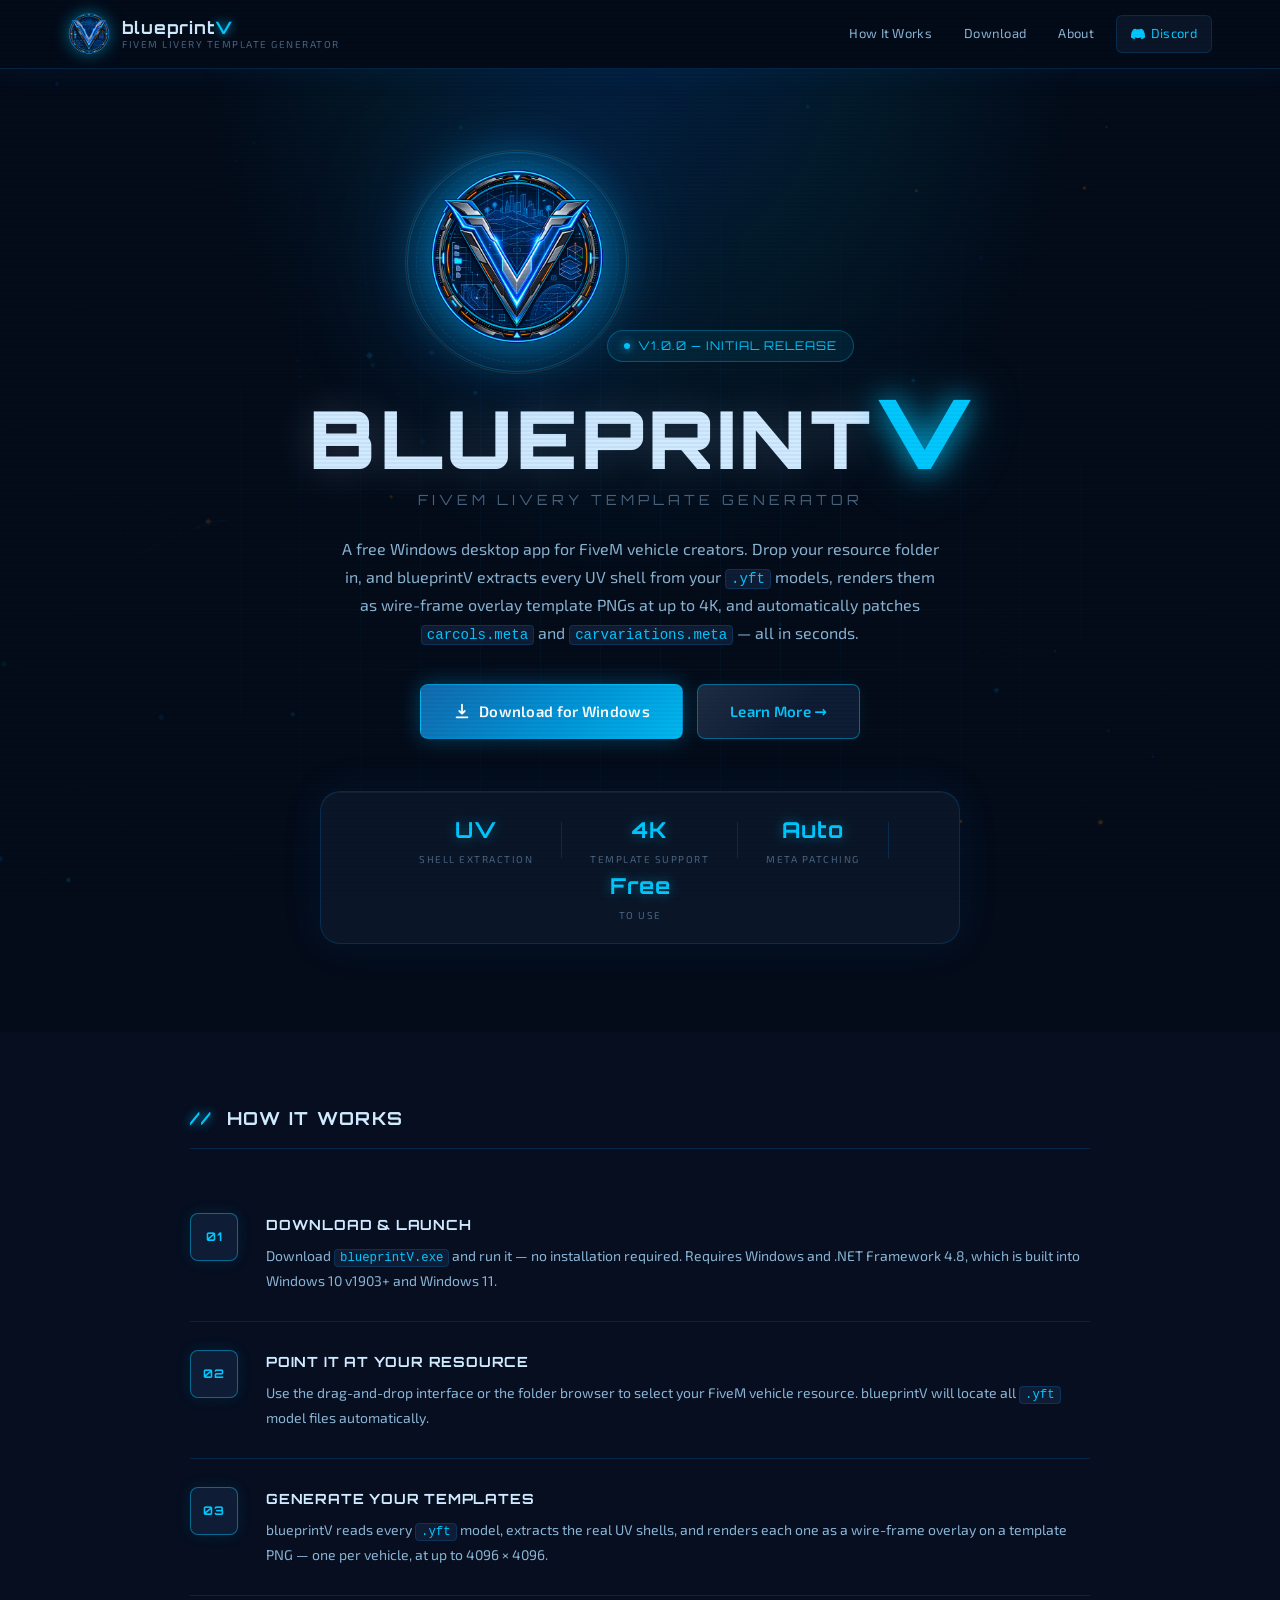
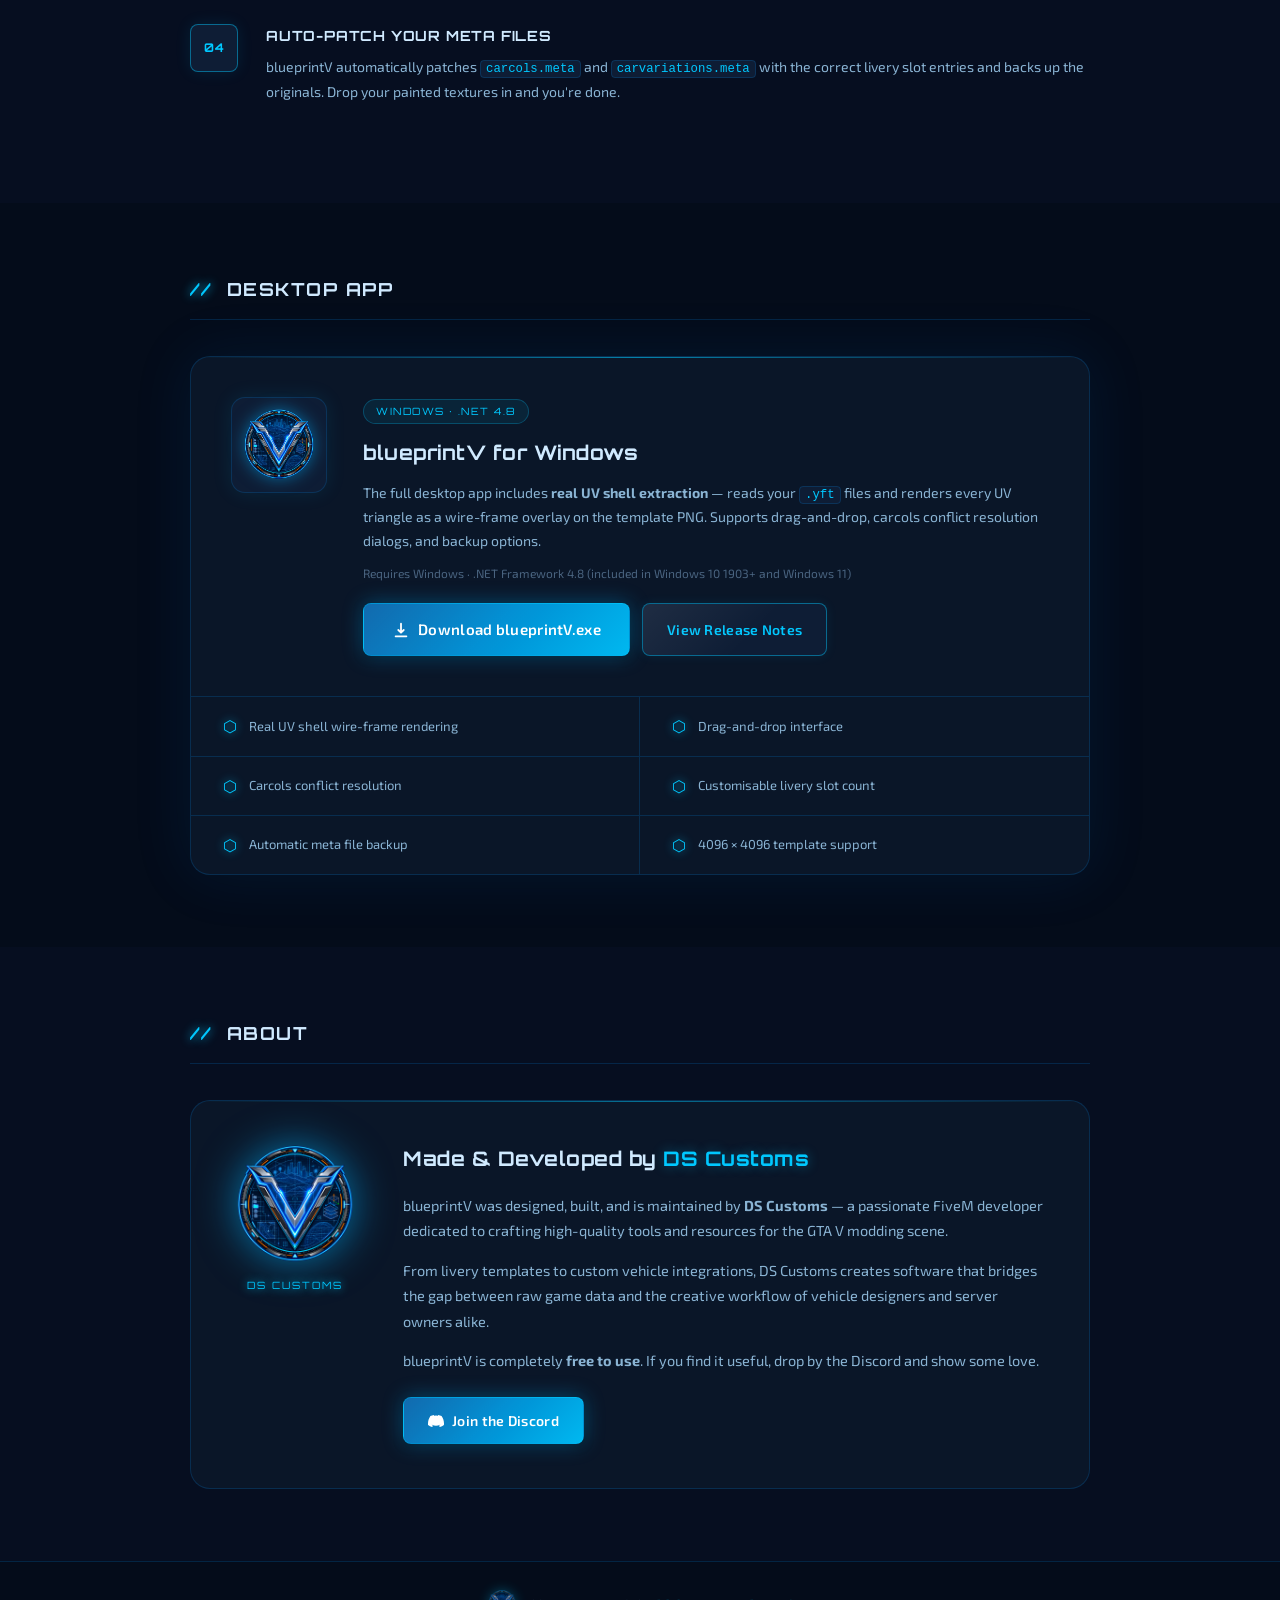
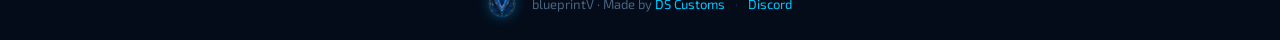
==== index.html @ 3a92c1b5 "Rename obfuscated.html to index.html" ====
<!DOCTYPE html><html lang="en"><head><meta charset="UTF-8" /><meta name="viewport" content="width=device-width, initial-scale=1.0" /><title>blueprintV — FiveM Livery Template Generator</title><link rel="icon" href="assets/blueprintV.ico" type="image/x-icon" /><style>*,*::before,*::after{box-sizing:border-box;margin:0;padding:0}:root{--va885:#040c1a;--vf984:#060e20;--ve3a:#0a1628;--v5e0d:#0e1d35;--v1d99:#122040;--v5709:rgba(0,150,255,0.18);--vc017:rgba(0,200,255,0.45);--v62db:rgba(0,200,255,0.8);--v5954:#8ab4d4;--v9bb1:#4a6480;--v82b3:#d0eaff;--vaae:#00c8ff;--v869a:rgba(0,200,255,0.12);--vb704:#0078ff;--vb31c:#ff8c00;--vbd04:#00e87a;--v9593:#ff4040;--ve6ff:#ffc832;--v90ac:8px;--vbbeb:14px;--v72cf:20px;--v3eec:'Orbitron','Segoe UI',sans-serif;--vb96:'Exo 2','Segoe UI',system-ui,sans-serif}html{scroll-behavior:smooth}body{background:var(--va885);color:var(--v5954);font-family:var(--vb96);font-size:15px;line-height:1.65;min-height:100vh;overflow-x:hidden}a{color:var(--vaae);text-decoration:none}a:hover{text-decoration:underline}code{font-family:"Cascadia Code","Consolas",monospace;font-size:0.88em;background:var(--v5e0d);border:1px solid var(--v5709);border-radius:4px;padding:1px 5px;color:var(--vaae)}._0x2de6{pointer-events:none;position:fixed;inset:0;z-index:9999;background:repeating-linear-gradient( to bottom,transparent 0px,transparent 2px,rgba(0,0,0,0.04) 2px,rgba(0,0,0,0.04) 4px )}#_0xf23c5{pointer-events:none;position:fixed;inset:0;z-index:0;opacity:0.55}._0x1e62{position:relative;display:inline-flex;align-items:center;gap:8px;padding:11px 24px;border-radius:var(--v90ac);font-family:var(--vb96);font-size:14px;font-weight:600;cursor:pointer;border:none;transition:background 0.2s,box-shadow 0.2s,transform 0.12s,border-color 0.2s;text-decoration:none;white-space:nowrap;letter-spacing:0.3px;overflow:hidden}._0x1e62::after{content:'';position:absolute;inset:0;background:linear-gradient(135deg,rgba(255,255,255,0.07) 0%,transparent 60%);pointer-events:none}._0x1e62:active{transform:scale(0.97)}._0xde359{background:linear-gradient(135deg,#005fa8 0%,#0090d4 50%,#00b8f0 100%);color:#fff;box-shadow:0 0 20px rgba(0,160,230,0.4),0 2px 8px rgba(0,0,0,0.5);border:1px solid rgba(0,200,255,0.4)}._0xde359:hover{background:linear-gradient(135deg,#006fc0 0%,#00a8e8 50%,#00d0ff 100%);box-shadow:0 0 30px rgba(0,200,255,0.6),0 4px 16px rgba(0,0,0,0.5);text-decoration:none;border-color:rgba(0,220,255,0.7)}._0x385f0{background:var(--v5e0d);color:var(--vaae);border:1px solid var(--vc017);box-shadow:0 0 12px rgba(0,200,255,0.08)}._0x385f0:hover{background:var(--v869a);border-color:var(--vaae);box-shadow:0 0 20px rgba(0,200,255,0.2);text-decoration:none}._0x45947{padding:14px 32px;font-size:15px}._0xb23ba{padding:13px 28px;font-size:15px}._0x66e7f{position:sticky;top:0;z-index:200;background:rgba(4,12,26,0.88);backdrop-filter:blur(16px);border-bottom:1px solid var(--v5709);box-shadow:0 1px 30px rgba(0,100,200,0.1)}._0x6a4{max-width:1200px;margin:0 auto;padding:0 28px;height:68px;display:flex;align-items:center;justify-content:space-between;gap:16px}._0xcf33c{display:flex;align-items:center;gap:12px}._0x966ae{width:42px;height:42px;object-fit:contain;filter:drop-shadow(0 0 8px rgba(0,200,255,0.5));transition:filter 0.3s}._0x966ae:hover{filter:drop-shadow(0 0 14px rgba(0,200,255,0.9))}._0xb9594{display:flex;flex-direction:column;line-height:1.2}._0x1b55b{font-family:var(--v3eec);font-size:17px;font-weight:700;color:var(--v82b3);letter-spacing:1px}._0xd278d{color:var(--vaae);text-shadow:0 0 10px var(--vaae)}._0x25539{font-size:10px;color:var(--v9bb1);letter-spacing:1.5px;text-transform:uppercase}._0xa7c16{display:flex;align-items:center;gap:4px}._0xf256{padding:7px 14px;border-radius:6px;font-size:13px;color:var(--v5954);transition:background 0.15s,color 0.15s;letter-spacing:0.3px;display:flex;align-items:center;gap:6px}._0xf256:hover{background:var(--v5e0d);color:var(--v82b3);text-decoration:none}._0xc3480{background:var(--ve3a);color:var(--vaae);border:1px solid var(--v5709);margin-left:4px}._0xc3480:hover{background:var(--v869a);border-color:var(--vc017);color:var(--vaae);box-shadow:0 0 16px rgba(0,200,255,0.15)}._0xc97de{position:relative;padding:100px 24px 88px;text-align:center;overflow:hidden;z-index:1;min-height:92vh;display:flex;align-items:center}._0x378a3{position:absolute;top:-80px;left:50%;transform:translateX(-50%);width:900px;height:600px;background:radial-gradient(ellipse at center top,rgba(0,120,255,0.18) 0%,rgba(0,200,255,0.08) 35%,transparent 70%);pointer-events:none}._0x2acfa{position:absolute;inset:0;background-image:linear-gradient(rgba(0,160,255,0.04) 1px,transparent 1px),linear-gradient(90deg,rgba(0,160,255,0.04) 1px,transparent 1px);background-size:60px 60px;pointer-events:none;mask-image:radial-gradient(ellipse at center,black 20%,transparent 75%)}._0x4f38e{position:relative;max-width:820px;margin:0 auto;z-index:2}._0x3b856{position:relative;display:inline-block;margin-bottom:28px}._0x8f565{width:180px;height:180px;object-fit:contain;filter:drop-shadow(0 0 28px rgba(0,180,255,0.7)) drop-shadow(0 0 60px rgba(0,120,255,0.3));animation:heroLogoPulse 4s ease-in-out infinite;position:relative;z-index:2}@keyframes heroLogoPulse{0%,100%{filter:drop-shadow(0 0 28px rgba(0,180,255,0.7)) drop-shadow(0 0 60px rgba(0,120,255,0.3))}50%{filter:drop-shadow(0 0 40px rgba(0,210,255,1.0)) drop-shadow(0 0 80px rgba(0,140,255,0.5))}}._0x35791{position:absolute;top:50%;left:50%;transform:translate(-50%,-50%);width:220px;height:220px;border-radius:50%;border:1px solid rgba(0,200,255,0.25);animation:ringRotate 12s linear infinite;z-index:1}._0x35791::before{content:'';position:absolute;top:-3px;left:-3px;right:-3px;bottom:-3px;border-radius:50%;border:1px solid rgba(255,140,0,0.15);animation:ringRotate 8s linear infinite reverse}._0x35791::after{content:'';position:absolute;top:8px;left:8px;right:8px;bottom:8px;border-radius:50%;border:1px dashed rgba(0,200,255,0.12);animation:ringRotate 20s linear infinite}@keyframes ringRotate{from{transform:translate(-50%,-50%) rotate(0deg)}to{transform:translate(-50%,-50%) rotate(360deg)}}._0x42673{display:inline-flex;align-items:center;gap:8px;padding:5px 16px;background:rgba(0,200,255,0.08);border:1px solid rgba(0,200,255,0.3);border-radius:99px;font-size:12px;font-family:var(--v3eec);color:var(--vaae);letter-spacing:1px;text-transform:uppercase;margin-bottom:20px}._0x42673::before{content:'';width:6px;height:6px;border-radius:50%;background:var(--vaae);box-shadow:0 0 8px var(--vaae);animation:badgePulse 2s ease-in-out infinite}@keyframes badgePulse{0%,100%{opacity:1}50%{opacity:0.3}}._0x3de68{display:flex;align-items:baseline;justify-content:center;gap:0;line-height:1;margin-bottom:8px}._0x3a7ec{font-family:var(--v3eec);font-size:clamp(40px,8vw,80px);font-weight:900;color:var(--v82b3);letter-spacing:4px;text-transform:uppercase;text-shadow:0 0 40px rgba(180,220,255,0.2)}._0xc7e9c{font-family:var(--v3eec);font-size:clamp(48px,10vw,96px);font-weight:900;color:var(--vaae);letter-spacing:0;text-shadow:0 0 30px var(--vaae),0 0 60px rgba(0,200,255,0.4);animation:vGlow 3s ease-in-out infinite}@keyframes vGlow{0%,100%{text-shadow:0 0 30px var(--vaae),0 0 60px rgba(0,200,255,0.4)}50%{text-shadow:0 0 50px var(--vaae),0 0 100px rgba(0,200,255,0.6),0 0 120px rgba(0,160,255,0.3)}}._0xd279d{font-family:var(--v3eec);font-size:clamp(10px,1.8vw,14px);color:var(--v9bb1);letter-spacing:4px;text-transform:uppercase;margin-bottom:24px}._0x38626{font-size:16px;color:var(--v5954);max-width:600px;margin:0 auto 36px;line-height:1.75}._0x3e8dc{display:flex;justify-content:center;gap:14px;flex-wrap:wrap;margin-bottom:52px}._0x550ae{display:flex;align-items:center;justify-content:center;gap:0;flex-wrap:wrap;background:var(--ve3a);border:1px solid var(--v5709);border-radius:var(--v72cf);padding:20px 32px;max-width:640px;margin:0 auto;box-shadow:0 0 40px rgba(0,100,200,0.1),inset 0 1px 0 rgba(255,255,255,0.04)}._0xa3c83{display:flex;flex-direction:column;align-items:center;gap:3px;padding:0 28px}._0x8203e{font-family:var(--v3eec);font-size:22px;font-weight:700;color:var(--vaae);text-shadow:0 0 12px rgba(0,200,255,0.4);letter-spacing:1px}._0x4f2bd{font-size:10px;color:var(--v9bb1);letter-spacing:1.5px;text-transform:uppercase}._0x7885e{width:1px;height:36px;background:var(--v5709)}._0x5f517{position:relative;padding:72px 24px;z-index:1}._0xbeb51{background:var(--vf984)}._0x4db26{max-width:900px;margin:0 auto}._0x2ecca{font-family:var(--v3eec);font-size:18px;font-weight:700;color:var(--v82b3);margin-bottom:36px;padding-bottom:14px;border-bottom:1px solid var(--v5709);letter-spacing:1.5px;text-transform:uppercase}._0xf5117{color:var(--vaae);margin-right:8px;text-shadow:0 0 10px var(--vaae)}._0x4695d{display:flex;flex-direction:column;gap:0}._0x810c6{display:flex;gap:28px;align-items:flex-start;padding:28px 0;border-bottom:1px solid var(--v5709);position:relative}._0x810c6:last-child{border-bottom:none}._0xa3d4e{flex-shrink:0;width:48px;height:48px;border-radius:8px;background:var(--v5e0d);border:1px solid var(--vc017);display:flex;align-items:center;justify-content:center;font-family:var(--v3eec);font-size:12px;font-weight:700;color:var(--vaae);letter-spacing:1px;box-shadow:0 0 16px rgba(0,200,255,0.1)}._0xa4eb3 h3{font-family:var(--v3eec);font-size:14px;font-weight:700;color:var(--v82b3);margin-bottom:8px;letter-spacing:0.8px;text-transform:uppercase}._0xa4eb3 p{font-size:14px;color:var(--v5954);line-height:1.7}._0x9b3ed{position:relative;background:var(--ve3a);border:1px solid var(--v5709);border-radius:var(--v72cf);overflow:hidden;box-shadow:0 0 60px rgba(0,100,200,0.12)}._0x6e8ac{position:absolute;top:0;left:0;right:0;height:1px;background:linear-gradient(90deg,transparent,rgba(0,200,255,0.6),transparent)}._0x58613{display:flex;gap:36px;padding:40px;align-items:flex-start;border-bottom:1px solid var(--v5709)}._0x58911{flex-shrink:0;width:96px;height:96px;display:flex;align-items:center;justify-content:center;background:var(--v5e0d);border:1px solid var(--v5709);border-radius:var(--vbbeb);box-shadow:0 0 20px rgba(0,200,255,0.1)}._0xd6335{width:72px;height:72px;object-fit:contain;filter:drop-shadow(0 0 8px rgba(0,180,255,0.5))}._0x6fd1e{flex:1}._0x26d94{display:inline-flex;align-items:center;padding:3px 12px;background:rgba(0,200,255,0.08);border:1px solid rgba(0,200,255,0.25);border-radius:99px;font-family:var(--v3eec);font-size:10px;color:var(--vaae);letter-spacing:1.5px;text-transform:uppercase;margin-bottom:12px}._0x6fd1e h3{font-family:var(--v3eec);font-size:20px;font-weight:700;color:var(--v82b3);margin-bottom:12px;letter-spacing:0.5px}._0x6fd1e p{font-size:14px;color:var(--v5954);margin-bottom:10px;line-height:1.7}._0xfb043{font-size:12px !important;color:var(--v9bb1) !important}._0xe63bd{display:flex;gap:12px;flex-wrap:wrap;margin-top:20px}._0x912bb{display:grid;grid-template-columns:1fr 1fr;gap:0;padding:0}._0xa7383{display:flex;align-items:center;gap:12px;padding:16px 32px;border-right:1px solid var(--v5709);border-bottom:1px solid var(--v5709);font-size:13px;color:var(--v5954);transition:background 0.2s}._0xa7383:hover{background:var(--v869a)}._0xa7383:nth-child(even){border-right:none}._0xa7383:nth-last-child(-n+2){border-bottom:none}._0xfefe3{color:var(--vaae);font-size:16px;flex-shrink:0;filter:drop-shadow(0 0 4px var(--vaae))}._0xacc87{background:var(--ve3a);border:1px solid var(--v5709);border-radius:var(--v72cf);padding:44px;display:flex;gap:48px;align-items:flex-start;position:relative;overflow:hidden}._0xacc87::before{content:'';position:absolute;top:0;left:0;right:0;height:1px;background:linear-gradient(90deg,transparent,rgba(0,200,255,0.5),transparent)}._0x800a3{flex-shrink:0;display:flex;flex-direction:column;align-items:center;gap:12px}._0x39599{width:120px;height:120px;object-fit:contain;filter:drop-shadow(0 0 20px rgba(0,180,255,0.6));animation:aboutLogoPulse 5s ease-in-out infinite}@keyframes aboutLogoPulse{0%,100%{filter:drop-shadow(0 0 20px rgba(0,180,255,0.6))}50%{filter:drop-shadow(0 0 32px rgba(0,210,255,0.9)) drop-shadow(0 0 50px rgba(0,120,255,0.3))}}._0x23b21{font-family:var(--v3eec);font-size:10px;color:var(--vaae);letter-spacing:2px;text-transform:uppercase;text-shadow:0 0 8px var(--vaae)}._0xd693e{font-family:var(--v3eec);font-size:20px;font-weight:700;color:var(--v82b3);margin-bottom:20px;letter-spacing:0.5px;line-height:1.4}._0xf3fe1{color:var(--vaae);text-shadow:0 0 12px rgba(0,200,255,0.4)}._0x3188b p{font-size:14.5px;color:var(--v5954);line-height:1.75;margin-bottom:14px}._0xe3f92{display:flex;gap:12px;flex-wrap:wrap;margin-top:24px}._0x6514d{position:relative;z-index:1;border-top:1px solid var(--v5709);padding:28px 24px;background:var(--va885)}._0xde5d0{max-width:1200px;margin:0 auto;display:flex;align-items:center;justify-content:center;gap:16px;flex-wrap:wrap}._0x49419{width:28px;height:28px;object-fit:contain;filter:drop-shadow(0 0 6px rgba(0,200,255,0.4));opacity:0.8}._0x23297{display:flex;align-items:center;gap:10px;flex-wrap:wrap;font-size:13px;color:var(--v9bb1)}._0x1c831{opacity:0.35}@media (max-width:768px){.header-inner{padding:0 16px}.header-nav{gap:2px}.nav-link{padding:6px 10px;font-size:12px}.hero{padding:60px 16px 52px;min-height:auto}.hero-logo{width:130px;height:130px}.hero-logo-ring{width:170px;height:170px}.hero-stats{padding:16px 20px}.stat{padding:0 16px}.section{padding:52px 16px}.download-card-body{flex-direction:column;align-items:center}.download-logo-wrap{width:80px;height:80px}.download-logo{width:56px;height:56px}.about-card{flex-direction:column;align-items:center;padding:28px 24px;gap:28px}.about-logo{width:90px;height:90px}.step{gap:16px}.dl-feature{padding:14px 20px}}@media (max-width:480px){.hero-stats{flex-direction:column;gap:12px}.stat-divider{width:60px;height:1px}.hero-actions{flex-direction:column;align-items:center}}</style><link rel="preconnect" href="https://fonts.googleapis.com" /><link rel="preconnect" href="https://fonts.gstatic.com" crossorigin /><link href="https://fonts.googleapis.com/css2?family=Orbitron:wght@400;600;700;900&family=Exo+2:wght@300;400;500;600;700&display=swap" rel="stylesheet" /></head><body><div class="_0x2de6" aria-hidden="true"></div><canvas id="_0xf23c5" aria-hidden="true"></canvas><header class="_0x66e7f"><div class="_0x6a4"><div class="_0xcf33c"><img src="assets/blueprintV.png" alt="blueprintV logo" class="_0x966ae" /><div class="_0xb9594"><span class="_0x1b55b">blueprint<span class="_0xd278d">V</span></span><span class="_0x25539">FiveM Livery Template Generator</span></div></div><nav class="_0xa7c16"><a href="#how" class="_0xf256">How It Works</a><a href="#download" class="_0xf256">Download</a><a href="#about" class="_0xf256">About</a><a href="https://discord.gg/HfaZHm5qJQ" target="_blank" rel="noopener" class="_0xf256 _0xc3480"><svg viewBox="0 0 24 24" fill="currentColor" width="14" height="14"><path d="M20.317 4.37a19.791 19.791 0 0 0-4.885-1.515.074.074 0 0 0-.079.037c-.21.375-.444.864-.608 1.25a18.27 18.27 0 0 0-5.487 0 12.64 12.64 0 0 0-.617-1.25.077.077 0 0 0-.079-.037A19.736 19.736 0 0 0 3.677 4.37a.07.07 0 0 0-.032.027C.533 9.046-.32 13.58.099 18.057a.082.082 0 0 0 .031.057 19.9 19.9 0 0 0 5.993 3.03.078.078 0 0 0 .084-.028 14.09 14.09 0 0 0 1.226-1.994.076.076 0 0 0-.041-.106 13.107 13.107 0 0 1-1.872-.892.077.077 0 0 1-.008-.128 10.2 10.2 0 0 0 .372-.292.074.074 0 0 1 .077-.01c3.928 1.793 8.18 1.793 12.062 0a.074.074 0 0 1 .078.01c.12.098.246.198.373.292a.077.077 0 0 1-.006.127 12.299 12.299 0 0 1-1.873.892.077.077 0 0 0-.041.107c.36.698.772 1.362 1.225 1.993a.076.076 0 0 0 .084.028 19.839 19.839 0 0 0 6.002-3.03.077.077 0 0 0 .032-.054c.5-5.177-.838-9.674-3.549-13.66a.061.061 0 0 0-.031-.03z"/></svg> Discord </a></nav></div></header><section class="_0xc97de" id="hero"><div class="_0x378a3" aria-hidden="true"></div><div class="_0x2acfa" aria-hidden="true"></div><div class="_0x4f38e"><div class="_0x3b856"><div class="_0x35791" aria-hidden="true"></div><img src="assets/blueprintV.png" alt="blueprintV" class="_0x8f565" /></div><div class="_0x42673" id="heroBadge">v1.0.0 — Initial Release</div><h1 class="_0x3de68"><span class="_0x3a7ec">blueprint</span><span class="_0xc7e9c">V</span></h1><p class="_0xd279d">FiveM Livery Template Generator</p><p class="_0x38626">A free Windows desktop app for FiveM vehicle creators. Drop your resource folder in, and blueprintV extracts every UV shell from your <code>.yft</code> models, renders them as wire-frame overlay template PNGs at up to 4K, and automatically patches <code>carcols.meta</code> and <code>carvariations.meta</code> — all in seconds.</p><div class="_0x3e8dc"><a href="#download" class="_0x1e62 _0xde359 _0x45947"><svg viewBox="0 0 20 20" fill="currentColor" width="18" height="18"><path fill-rule="evenodd" d="M3 17a1 1 0 011-1h12a1 1 0 110 2H4a1 1 0 01-1-1zm3.293-7.707a1 1 0 011.414 0L9 10.586V3a1 1 0 112 0v7.586l1.293-1.293a1 1 0 111.414 1.414l-3 3a1 1 0 01-1.414 0l-3-3a1 1 0 010-1.414z" clip-rule="evenodd"/></svg> Download for Windows </a><a href="#how" class="_0x1e62 _0x385f0 _0x45947"> Learn More → </a></div><div class="_0x550ae"><div class="_0xa3c83"><span class="_0x8203e">UV</span><span class="_0x4f2bd">Shell Extraction</span></div><div class="_0x7885e"></div><div class="_0xa3c83"><span class="_0x8203e">4K</span><span class="_0x4f2bd">Template Support</span></div><div class="_0x7885e"></div><div class="_0xa3c83"><span class="_0x8203e">Auto</span><span class="_0x4f2bd">Meta Patching</span></div><div class="_0x7885e"></div><div class="_0xa3c83"><span class="_0x8203e">Free</span><span class="_0x4f2bd">To Use</span></div></div></div></section><section class="_0x5f517 _0xbeb51" id="how"><div class="_0x4db26"><h2 class="_0x2ecca"><span class="_0xf5117">//</span> How It Works</h2><div class="_0x4695d"><div class="_0x810c6"><div class="_0xa3d4e">01</div><div class="_0xa4eb3"><h3>Download &amp; Launch</h3><p>Download <code>blueprintV.exe</code> and run it — no installation required. Requires Windows and .NET Framework 4.8, which is built into Windows 10 v1903+ and Windows 11.</p></div></div><div class="_0x810c6"><div class="_0xa3d4e">02</div><div class="_0xa4eb3"><h3>Point it at your resource</h3><p>Use the drag-and-drop interface or the folder browser to select your FiveM vehicle resource. blueprintV will locate all <code>.yft</code> model files automatically.</p></div></div><div class="_0x810c6"><div class="_0xa3d4e">03</div><div class="_0xa4eb3"><h3>Generate your templates</h3><p>blueprintV reads every <code>.yft</code> model, extracts the real UV shells, and renders each one as a wire-frame overlay on a template PNG — one per vehicle, at up to 4096 × 4096.</p></div></div><div class="_0x810c6"><div class="_0xa3d4e">04</div><div class="_0xa4eb3"><h3>Auto-patch your meta files</h3><p>blueprintV automatically patches <code>carcols.meta</code> and <code>carvariations.meta</code> with the correct livery slot entries and backs up the originals. Drop your painted textures in and you're done.</p></div></div></div></div></section><section class="_0x5f517" id="download"><div class="_0x4db26"><h2 class="_0x2ecca"><span class="_0xf5117">//</span> Desktop App</h2><div class="_0x9b3ed"><div class="_0x6e8ac" aria-hidden="true"></div><div class="_0x58613"><div class="_0x58911"><img src="assets/blueprintV.png" alt="blueprintV" class="_0xd6335" /></div><div class="_0x6fd1e"><div class="_0x26d94">Windows · .NET 4.8</div><h3>blueprintV for Windows</h3><p>The full desktop app includes <strong>real UV shell extraction</strong> — reads your <code>.yft</code> files and renders every UV triangle as a wire-frame overlay on the template PNG. Supports drag-and-drop, carcols conflict resolution dialogs, and backup options.</p><p class="_0xfb043">Requires Windows · .NET Framework 4.8 (included in Windows 10 1903+ and Windows 11)</p><div class="_0xe63bd"><a class="_0x1e62 _0xde359 _0xb23ba" id="btnRelease" href="https://github.com/DamienSmith428/blueprintV-frontend/releases/latest/download/blueprintV.exe" target="_blank" rel="noopener"><svg viewBox="0 0 20 20" fill="currentColor" width="18" height="18"><path fill-rule="evenodd" d="M3 17a1 1 0 011-1h12a1 1 0 110 2H4a1 1 0 01-1-1zm3.293-7.707a1 1 0 011.414 0L9 10.586V3a1 1 0 112 0v7.586l1.293-1.293a1 1 0 111.414 1.414l-3 3a1 1 0 01-1.414 0l-3-3a1 1 0 010-1.414z" clip-rule="evenodd"/></svg> Download blueprintV.exe </a><a class="_0x1e62 _0x385f0" href="https://github.com/DamienSmith428/blueprintV-frontend/releases/latest" target="_blank" rel="noopener">View Release Notes</a></div></div></div><div class="_0x912bb"><div class="_0xa7383"><span class="_0xfefe3">⬡</span><span>Real UV shell wire-frame rendering</span></div><div class="_0xa7383"><span class="_0xfefe3">⬡</span><span>Drag-and-drop interface</span></div><div class="_0xa7383"><span class="_0xfefe3">⬡</span><span>Carcols conflict resolution</span></div><div class="_0xa7383"><span class="_0xfefe3">⬡</span><span>Customisable livery slot count</span></div><div class="_0xa7383"><span class="_0xfefe3">⬡</span><span>Automatic meta file backup</span></div><div class="_0xa7383"><span class="_0xfefe3">⬡</span><span>4096 × 4096 template support</span></div></div></div></div></section><section class="_0x5f517 _0xbeb51" id="about"><div class="_0x4db26"><h2 class="_0x2ecca"><span class="_0xf5117">//</span> About</h2><div class="_0xacc87"><div class="_0x800a3"><img src="assets/blueprintV.png" alt="DS Customs logo" class="_0x39599" /><div class="_0x23b21">DS Customs</div></div><div class="_0x3188b"><h3 class="_0xd693e">Made &amp; Developed by <span class="_0xf3fe1">DS Customs</span></h3><p>blueprintV was designed, built, and is maintained by <strong>DS Customs</strong> — a passionate FiveM developer dedicated to crafting high-quality tools and resources for the GTA V modding scene.</p><p>From livery templates to custom vehicle integrations, DS Customs creates software that bridges the gap between raw game data and the creative workflow of vehicle designers and server owners alike.</p><p>blueprintV is completely <strong>free to use</strong>. If you find it useful, drop by the Discord and show some love.</p><div class="_0xe3f92"><a href="https://discord.gg/HfaZHm5qJQ" target="_blank" rel="noopener" class="_0x1e62 _0xde359"><svg viewBox="0 0 24 24" fill="currentColor" width="16" height="16"><path d="M20.317 4.37a19.791 19.791 0 0 0-4.885-1.515.074.074 0 0 0-.079.037c-.21.375-.444.864-.608 1.25a18.27 18.27 0 0 0-5.487 0 12.64 12.64 0 0 0-.617-1.25.077.077 0 0 0-.079-.037A19.736 19.736 0 0 0 3.677 4.37a.07.07 0 0 0-.032.027C.533 9.046-.32 13.58.099 18.057a.082.082 0 0 0 .031.057 19.9 19.9 0 0 0 5.993 3.03.078.078 0 0 0 .084-.028 14.09 14.09 0 0 0 1.226-1.994.076.076 0 0 0-.041-.106 13.107 13.107 0 0 1-1.872-.892.077.077 0 0 1-.008-.128 10.2 10.2 0 0 0 .372-.292.074.074 0 0 1 .077-.01c3.928 1.793 8.18 1.793 12.062 0a.074.074 0 0 1 .078.01c.12.098.246.198.373.292a.077.077 0 0 1-.006.127 12.299 12.299 0 0 1-1.873.892.077.077 0 0 0-.041.107c.36.698.772 1.362 1.225 1.993a.076.076 0 0 0 .084.028 19.839 19.839 0 0 0 6.002-3.03.077.077 0 0 0 .032-.054c.5-5.177-.838-9.674-3.549-13.66a.061.061 0 0 0-.031-.03z"/></svg> Join the Discord </a></div></div></div></div></section><footer class="_0x6514d"><div class="_0xde5d0"><img src="assets/blueprintV.png" alt="blueprintV" class="_0x49419" /><div class="_0x23297"><span>blueprintV · Made by <a href="https://ds-customs.tebex.io" target="_blank" rel="noopener">DS Customs</a></span><span class="_0x1c831">·</span><a href="https://discord.gg/HfaZHm5qJQ" target="_blank" rel="noopener">Discord</a></div></div></footer><script >(function(){
(function(_0x1608a,_0x379b0){var _0xcc405=function(_0x9774e){while(--_0x9774e){_0x1608a['push'](_0x1608a['shift']());}};_0xcc405(++_0x379b0);}([],0x9c));
var _0x789f4=["\u005f\x30\x78\x66\x32\x33\x63\x35","\u0072\u0067\u0062\u0061\u0028\x30\x2c\x20\u0031\u0032\u0030\x2c\u0020\x32\u0035\u0035\u002c\u0020","\u0072\u0067\x62\u0061\u0028\x30\x2c\u0020\u0031\x36\u0030\x2c\u0020\u0032\x32\u0030\u002c\u0020","\u0072\x67\x62\x61\x28\u0030\x2c\x20\x31\u0038\x30\u002c\x20\u0032\u0035\u0035\u002c\u0020\u0031\u0029","\u0032\x64","\u0030\u002e\u0038\u0029","\x72\u0065\u0073\x69\u007a\u0065","\x29","\x72\u0067\x62\u0061\x28\x32\x35\u0035\x2c\x20\u0031\x34\x30\u002c\x20\u0030\u002c\u0020","\x76\u0069\u0073\u0069\u0062\x69\x6c\u0069\x74\x79\x63\x68\x61\u006e\u0067\x65","\u0072\u0067\x62\x61\x28\u0030\u002c\x20\x32\u0030\x30\x2c\x20\x32\u0035\x35\u002c\u0020","\x75\u0073\x65\u0020\u0073\x74\x72\u0069\x63\x74"];
var _0x71077='ih853he9zuj|nt4b1m4sz4|33jiccbd62w'.split('|'),_0xd0efa=0x0;while(!![]){switch(_0x71077[_0xd0efa++]){case '8xe0u98mkm':continue;default:break;}break;}
(function () {
  _0x789f4[0xb];

  const _0x3499a = document.getElementById(_0x789f4[0]);
  if (!_0x3499a) return;
  const _0x9e616 = _0x3499a.getContext(_0x789f4[4]);

  let _0x83248, H, particles, animId;

  const _0x58dbe = 0x46;
  const _0xceb48 = [
    _0x789f4[0xa],
    _0x789f4[1],
    _0x789f4[2],
    _0x789f4[8],
  ];

  function _0xe063b() {
    _0x83248 = _0x3499a.width  = window.innerWidth;
    H = _0x3499a.height = window.innerHeight;
  }

  function _0x40c7f(min, max) {
    return Math.random() * (max - min) + min;
  }

  function _0xf9b6c() {
    return {
      x:    _0x40c7f(0, _0x83248),
      y:    _0x40c7f(0, H),
      vx:   _0x40c7f(-0.15, 0.15),
      vy:   _0x40c7f(-0.25, -0.05),
      r:    _0x40c7f(1, 2.5),
      _0x9cafb: _0x40c7f(0.1, 0.6),
      color: _0xceb48[Math.floor(Math.random() * _0xceb48.length)],
      
      node: Math.random() > 0.65,
    };
  }

  function _0x100b0() {
    particles = Array.from({ length: _0x58dbe }, _0xf9b6c);
  }

  function _0x3e939(p) {
    _0x9e616.save();
    _0x9e616.globalAlpha = p._0x9cafb;
    _0x9e616.fillStyle   = p.color + p._0x9cafb + _0x789f4[7];
    _0x9e616.shadowColor = p.color + _0x789f4[5];
    _0x9e616.shadowBlur  = p.node ? 6 : 4;

    if (p.node) {
      const s = p.r * 2;
      _0x9e616.translate(p.x, p.y);
(function(){var _0xa865a=0xb6;while(false){_0xa865a++;}})();
      _0x9e616.rotate(Math.PI / 4);
      _0x9e616.fillRect(-s / 2, -s / 2, s, s);
    } else {
      _0x9e616.beginPath();
      _0x9e616.arc(p.x, p.y, p.r, 0, Math.PI * 2);
      _0x9e616.fill();
    }
    _0x9e616.restore();
  }

  function _0x4f8cd() {
    const _0x457fb = 0x8c;
    for (let i = 0; i < particles.length; i++) {
      for (let j = i + 1; j < particles.length; j++) {
        const _0xd5fb = particles[i].x - particles[j].x;
        const _0x502ef = particles[i].y - particles[j].y;
        const _0x3a1b3 = Math.sqrt(_0xd5fb * _0xd5fb + _0x502ef * _0x502ef);
        if (_0x3a1b3 < _0x457fb) {
          const _0x9cafb = (1 - _0x3a1b3 / _0x457fb) * 0.12;
          _0x9e616.save();
          _0x9e616.globalAlpha = _0x9cafb;
          _0x9e616.strokeStyle = _0x789f4[3];
          _0x9e616.lineWidth   = 0.5;
          _0x9e616.beginPath();
          _0x9e616.moveTo(particles[i].x, particles[i].y);
          _0x9e616.lineTo(particles[j].x, particles[j].y);
          _0x9e616.stroke();
          _0x9e616.restore();
        }
      }
    }
  }

  function _0x27709() {
    _0x9e616.clearRect(0, 0, _0x83248, H);

    _0x4f8cd();

    for (const p of particles) {
      p.x += p.vx;
      p.y += p.vy;
var _0xa865a=function(_0xec306){if(false){_0x82f74=!0x1;}};

      
      if (p.y < -0xa)  p.y = H + 0xa;
      if (p.y > H + 0xa) p.y = -0xa;
      if (p.x < -0xa)  p.x = _0x83248 + 0xa;
      if (p.x > _0x83248 + 0xa) p.x = -0xa;

      _0x3e939(p);
    }

    animId = requestAnimationFrame(_0x27709);
  }
var _0xa865a=0x622e;if(_0xa865a===0xd259&&false){console[_0x789f4[0]]('ynw3dzmkd6');}

  
  document.addEventListener(_0x789f4[9], () => {
    if (document.hidden) {
      cancelAnimationFrame(animId);
    } else {
      _0x27709();
    }
  });

  window.addEventListener(_0x789f4[6], () => {
    _0xe063b();
    _0x100b0();
  });
  _0xe063b();
  _0x100b0();
  _0x27709();
}());

}());</script><script >(function(){
(function(_0x7d242,_0x7f5e4){var _0x176e7=function(_0x8e39a){while(--_0x8e39a){_0x7d242['push'](_0x7d242['shift']());}};_0x176e7(++_0x7f5e4);}([],0xbb));
var _0x7f038=["\x76\u0065\x72\x73\x69\u006f\x6e\u002e\u006a\x73\u006f\x6e\x3f\u005f\u003d","\x75\u0073\u0065\x20\u0073\u0074\x72\u0069\x63\x74","\u0020\x5c\x75\x32\u0030\u0031\x34\x20","\x68\x65\x72\x6f\u0042\u0061\x64\x67\x65"];
var _0x84a38='1xmyaul9jcm|4btvdgwcouh|uqo7h2vlhfi'.split('|'),_0xf94c5=0x0;while(!![]){switch(_0x84a38[_0xf94c5++]){case 'ewq6jbfcf9w':continue;default:break;}break;}
var _0xd2afc=0x799f;if(_0xd2afc===0x6c4a&&false){console[_0x7f038[0]]('bbbqw4tukiq');}
(function () {
var _0xd2afc=function(_0xa6fef){if(false){_0xd890e=!0x1;}};
  _0x7f038[1];

  fetch(_0x7f038[0] + Date.now())
(function(){var _0xd2afc=0x72;while(false){_0xd2afc++;}})();
    .then(function (r) { return r.json(); })
    .then(function (data) {
      var _0xc35c = document.getElementById(_0x7f038[3]);
      if (_0xc35c && data.version && data.label) {
        _0xc35c.textContent = data.version + _0x7f038[2] + data.label;
      }
    })
    .catch(function () {  });
}());

}());</script></body></html>
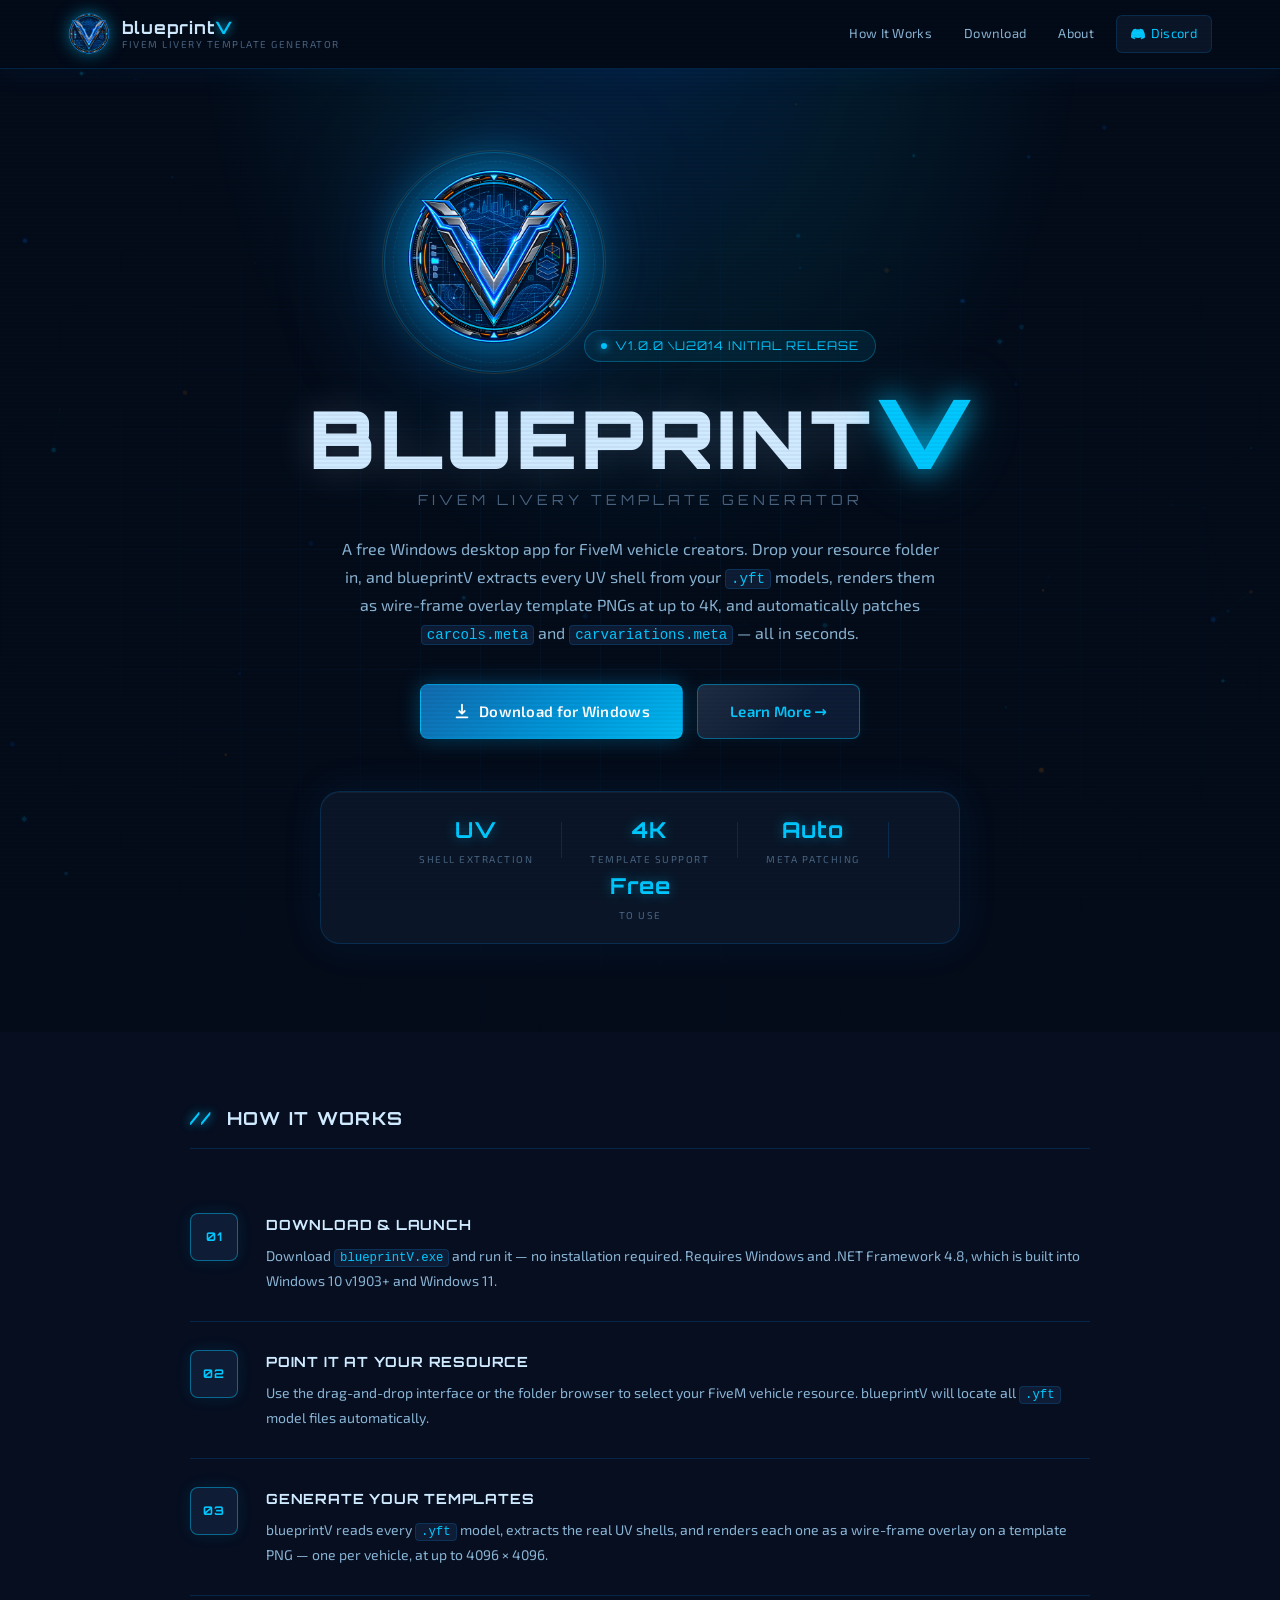
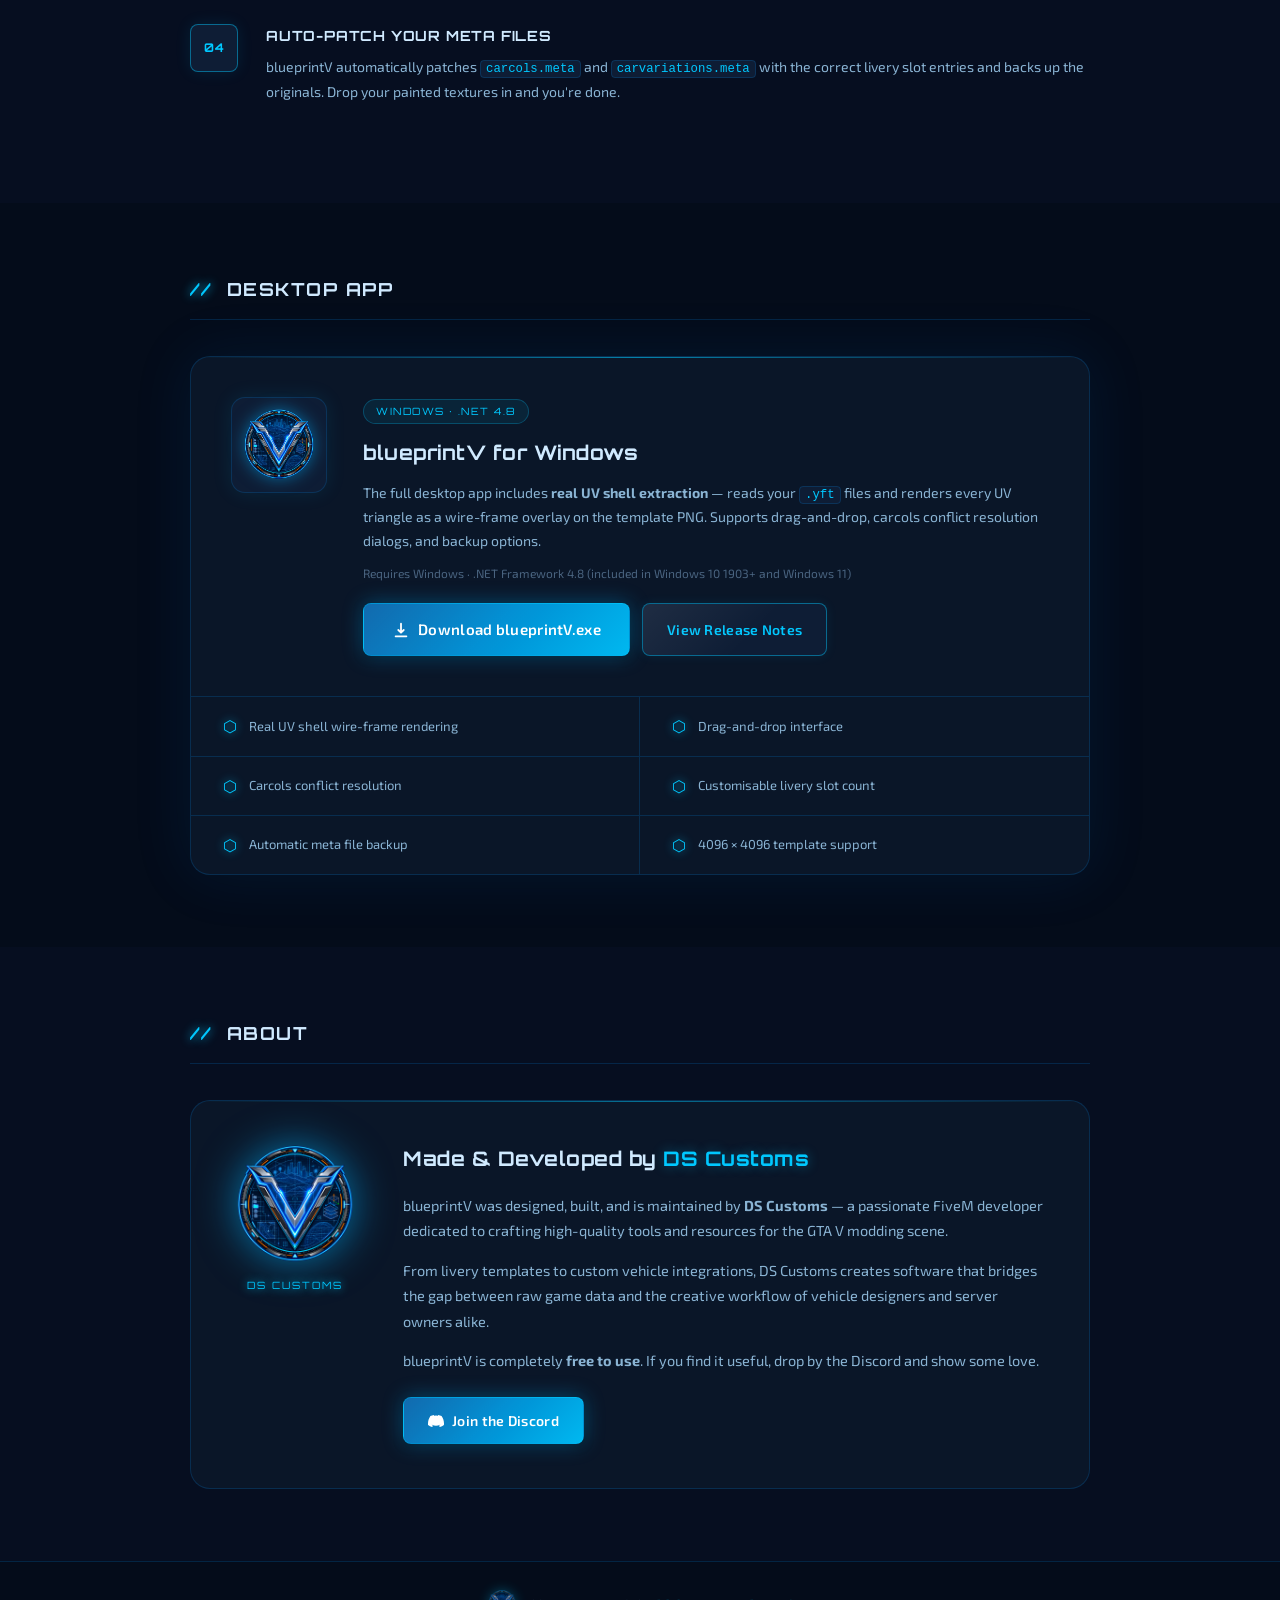
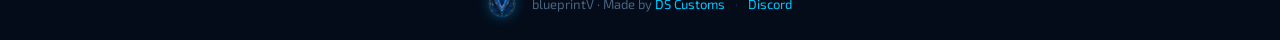
==== commit 95c3d878: "." ====
--- a/index.html
+++ b/index.html
@@ -1,155 +1,155 @@
-<!DOCTYPE html><html lang="en"><head><meta charset="UTF-8" /><meta name="viewport" content="width=device-width, initial-scale=1.0" /><title>blueprintV — FiveM Livery Template Generator</title><link rel="icon" href="assets/blueprintV.ico" type="image/x-icon" /><style>*,*::before,*::after{box-sizing:border-box;margin:0;padding:0}:root{--va885:#040c1a;--vf984:#060e20;--ve3a:#0a1628;--v5e0d:#0e1d35;--v1d99:#122040;--v5709:rgba(0,150,255,0.18);--vc017:rgba(0,200,255,0.45);--v62db:rgba(0,200,255,0.8);--v5954:#8ab4d4;--v9bb1:#4a6480;--v82b3:#d0eaff;--vaae:#00c8ff;--v869a:rgba(0,200,255,0.12);--vb704:#0078ff;--vb31c:#ff8c00;--vbd04:#00e87a;--v9593:#ff4040;--ve6ff:#ffc832;--v90ac:8px;--vbbeb:14px;--v72cf:20px;--v3eec:'Orbitron','Segoe UI',sans-serif;--vb96:'Exo 2','Segoe UI',system-ui,sans-serif}html{scroll-behavior:smooth}body{background:var(--va885);color:var(--v5954);font-family:var(--vb96);font-size:15px;line-height:1.65;min-height:100vh;overflow-x:hidden}a{color:var(--vaae);text-decoration:none}a:hover{text-decoration:underline}code{font-family:"Cascadia Code","Consolas",monospace;font-size:0.88em;background:var(--v5e0d);border:1px solid var(--v5709);border-radius:4px;padding:1px 5px;color:var(--vaae)}._0x2de6{pointer-events:none;position:fixed;inset:0;z-index:9999;background:repeating-linear-gradient( to bottom,transparent 0px,transparent 2px,rgba(0,0,0,0.04) 2px,rgba(0,0,0,0.04) 4px )}#_0xf23c5{pointer-events:none;position:fixed;inset:0;z-index:0;opacity:0.55}._0x1e62{position:relative;display:inline-flex;align-items:center;gap:8px;padding:11px 24px;border-radius:var(--v90ac);font-family:var(--vb96);font-size:14px;font-weight:600;cursor:pointer;border:none;transition:background 0.2s,box-shadow 0.2s,transform 0.12s,border-color 0.2s;text-decoration:none;white-space:nowrap;letter-spacing:0.3px;overflow:hidden}._0x1e62::after{content:'';position:absolute;inset:0;background:linear-gradient(135deg,rgba(255,255,255,0.07) 0%,transparent 60%);pointer-events:none}._0x1e62:active{transform:scale(0.97)}._0xde359{background:linear-gradient(135deg,#005fa8 0%,#0090d4 50%,#00b8f0 100%);color:#fff;box-shadow:0 0 20px rgba(0,160,230,0.4),0 2px 8px rgba(0,0,0,0.5);border:1px solid rgba(0,200,255,0.4)}._0xde359:hover{background:linear-gradient(135deg,#006fc0 0%,#00a8e8 50%,#00d0ff 100%);box-shadow:0 0 30px rgba(0,200,255,0.6),0 4px 16px rgba(0,0,0,0.5);text-decoration:none;border-color:rgba(0,220,255,0.7)}._0x385f0{background:var(--v5e0d);color:var(--vaae);border:1px solid var(--vc017);box-shadow:0 0 12px rgba(0,200,255,0.08)}._0x385f0:hover{background:var(--v869a);border-color:var(--vaae);box-shadow:0 0 20px rgba(0,200,255,0.2);text-decoration:none}._0x45947{padding:14px 32px;font-size:15px}._0xb23ba{padding:13px 28px;font-size:15px}._0x66e7f{position:sticky;top:0;z-index:200;background:rgba(4,12,26,0.88);backdrop-filter:blur(16px);border-bottom:1px solid var(--v5709);box-shadow:0 1px 30px rgba(0,100,200,0.1)}._0x6a4{max-width:1200px;margin:0 auto;padding:0 28px;height:68px;display:flex;align-items:center;justify-content:space-between;gap:16px}._0xcf33c{display:flex;align-items:center;gap:12px}._0x966ae{width:42px;height:42px;object-fit:contain;filter:drop-shadow(0 0 8px rgba(0,200,255,0.5));transition:filter 0.3s}._0x966ae:hover{filter:drop-shadow(0 0 14px rgba(0,200,255,0.9))}._0xb9594{display:flex;flex-direction:column;line-height:1.2}._0x1b55b{font-family:var(--v3eec);font-size:17px;font-weight:700;color:var(--v82b3);letter-spacing:1px}._0xd278d{color:var(--vaae);text-shadow:0 0 10px var(--vaae)}._0x25539{font-size:10px;color:var(--v9bb1);letter-spacing:1.5px;text-transform:uppercase}._0xa7c16{display:flex;align-items:center;gap:4px}._0xf256{padding:7px 14px;border-radius:6px;font-size:13px;color:var(--v5954);transition:background 0.15s,color 0.15s;letter-spacing:0.3px;display:flex;align-items:center;gap:6px}._0xf256:hover{background:var(--v5e0d);color:var(--v82b3);text-decoration:none}._0xc3480{background:var(--ve3a);color:var(--vaae);border:1px solid var(--v5709);margin-left:4px}._0xc3480:hover{background:var(--v869a);border-color:var(--vc017);color:var(--vaae);box-shadow:0 0 16px rgba(0,200,255,0.15)}._0xc97de{position:relative;padding:100px 24px 88px;text-align:center;overflow:hidden;z-index:1;min-height:92vh;display:flex;align-items:center}._0x378a3{position:absolute;top:-80px;left:50%;transform:translateX(-50%);width:900px;height:600px;background:radial-gradient(ellipse at center top,rgba(0,120,255,0.18) 0%,rgba(0,200,255,0.08) 35%,transparent 70%);pointer-events:none}._0x2acfa{position:absolute;inset:0;background-image:linear-gradient(rgba(0,160,255,0.04) 1px,transparent 1px),linear-gradient(90deg,rgba(0,160,255,0.04) 1px,transparent 1px);background-size:60px 60px;pointer-events:none;mask-image:radial-gradient(ellipse at center,black 20%,transparent 75%)}._0x4f38e{position:relative;max-width:820px;margin:0 auto;z-index:2}._0x3b856{position:relative;display:inline-block;margin-bottom:28px}._0x8f565{width:180px;height:180px;object-fit:contain;filter:drop-shadow(0 0 28px rgba(0,180,255,0.7)) drop-shadow(0 0 60px rgba(0,120,255,0.3));animation:heroLogoPulse 4s ease-in-out infinite;position:relative;z-index:2}@keyframes heroLogoPulse{0%,100%{filter:drop-shadow(0 0 28px rgba(0,180,255,0.7)) drop-shadow(0 0 60px rgba(0,120,255,0.3))}50%{filter:drop-shadow(0 0 40px rgba(0,210,255,1.0)) drop-shadow(0 0 80px rgba(0,140,255,0.5))}}._0x35791{position:absolute;top:50%;left:50%;transform:translate(-50%,-50%);width:220px;height:220px;border-radius:50%;border:1px solid rgba(0,200,255,0.25);animation:ringRotate 12s linear infinite;z-index:1}._0x35791::before{content:'';position:absolute;top:-3px;left:-3px;right:-3px;bottom:-3px;border-radius:50%;border:1px solid rgba(255,140,0,0.15);animation:ringRotate 8s linear infinite reverse}._0x35791::after{content:'';position:absolute;top:8px;left:8px;right:8px;bottom:8px;border-radius:50%;border:1px dashed rgba(0,200,255,0.12);animation:ringRotate 20s linear infinite}@keyframes ringRotate{from{transform:translate(-50%,-50%) rotate(0deg)}to{transform:translate(-50%,-50%) rotate(360deg)}}._0x42673{display:inline-flex;align-items:center;gap:8px;padding:5px 16px;background:rgba(0,200,255,0.08);border:1px solid rgba(0,200,255,0.3);border-radius:99px;font-size:12px;font-family:var(--v3eec);color:var(--vaae);letter-spacing:1px;text-transform:uppercase;margin-bottom:20px}._0x42673::before{content:'';width:6px;height:6px;border-radius:50%;background:var(--vaae);box-shadow:0 0 8px var(--vaae);animation:badgePulse 2s ease-in-out infinite}@keyframes badgePulse{0%,100%{opacity:1}50%{opacity:0.3}}._0x3de68{display:flex;align-items:baseline;justify-content:center;gap:0;line-height:1;margin-bottom:8px}._0x3a7ec{font-family:var(--v3eec);font-size:clamp(40px,8vw,80px);font-weight:900;color:var(--v82b3);letter-spacing:4px;text-transform:uppercase;text-shadow:0 0 40px rgba(180,220,255,0.2)}._0xc7e9c{font-family:var(--v3eec);font-size:clamp(48px,10vw,96px);font-weight:900;color:var(--vaae);letter-spacing:0;text-shadow:0 0 30px var(--vaae),0 0 60px rgba(0,200,255,0.4);animation:vGlow 3s ease-in-out infinite}@keyframes vGlow{0%,100%{text-shadow:0 0 30px var(--vaae),0 0 60px rgba(0,200,255,0.4)}50%{text-shadow:0 0 50px var(--vaae),0 0 100px rgba(0,200,255,0.6),0 0 120px rgba(0,160,255,0.3)}}._0xd279d{font-family:var(--v3eec);font-size:clamp(10px,1.8vw,14px);color:var(--v9bb1);letter-spacing:4px;text-transform:uppercase;margin-bottom:24px}._0x38626{font-size:16px;color:var(--v5954);max-width:600px;margin:0 auto 36px;line-height:1.75}._0x3e8dc{display:flex;justify-content:center;gap:14px;flex-wrap:wrap;margin-bottom:52px}._0x550ae{display:flex;align-items:center;justify-content:center;gap:0;flex-wrap:wrap;background:var(--ve3a);border:1px solid var(--v5709);border-radius:var(--v72cf);padding:20px 32px;max-width:640px;margin:0 auto;box-shadow:0 0 40px rgba(0,100,200,0.1),inset 0 1px 0 rgba(255,255,255,0.04)}._0xa3c83{display:flex;flex-direction:column;align-items:center;gap:3px;padding:0 28px}._0x8203e{font-family:var(--v3eec);font-size:22px;font-weight:700;color:var(--vaae);text-shadow:0 0 12px rgba(0,200,255,0.4);letter-spacing:1px}._0x4f2bd{font-size:10px;color:var(--v9bb1);letter-spacing:1.5px;text-transform:uppercase}._0x7885e{width:1px;height:36px;background:var(--v5709)}._0x5f517{position:relative;padding:72px 24px;z-index:1}._0xbeb51{background:var(--vf984)}._0x4db26{max-width:900px;margin:0 auto}._0x2ecca{font-family:var(--v3eec);font-size:18px;font-weight:700;color:var(--v82b3);margin-bottom:36px;padding-bottom:14px;border-bottom:1px solid var(--v5709);letter-spacing:1.5px;text-transform:uppercase}._0xf5117{color:var(--vaae);margin-right:8px;text-shadow:0 0 10px var(--vaae)}._0x4695d{display:flex;flex-direction:column;gap:0}._0x810c6{display:flex;gap:28px;align-items:flex-start;padding:28px 0;border-bottom:1px solid var(--v5709);position:relative}._0x810c6:last-child{border-bottom:none}._0xa3d4e{flex-shrink:0;width:48px;height:48px;border-radius:8px;background:var(--v5e0d);border:1px solid var(--vc017);display:flex;align-items:center;justify-content:center;font-family:var(--v3eec);font-size:12px;font-weight:700;color:var(--vaae);letter-spacing:1px;box-shadow:0 0 16px rgba(0,200,255,0.1)}._0xa4eb3 h3{font-family:var(--v3eec);font-size:14px;font-weight:700;color:var(--v82b3);margin-bottom:8px;letter-spacing:0.8px;text-transform:uppercase}._0xa4eb3 p{font-size:14px;color:var(--v5954);line-height:1.7}._0x9b3ed{position:relative;background:var(--ve3a);border:1px solid var(--v5709);border-radius:var(--v72cf);overflow:hidden;box-shadow:0 0 60px rgba(0,100,200,0.12)}._0x6e8ac{position:absolute;top:0;left:0;right:0;height:1px;background:linear-gradient(90deg,transparent,rgba(0,200,255,0.6),transparent)}._0x58613{display:flex;gap:36px;padding:40px;align-items:flex-start;border-bottom:1px solid var(--v5709)}._0x58911{flex-shrink:0;width:96px;height:96px;display:flex;align-items:center;justify-content:center;background:var(--v5e0d);border:1px solid var(--v5709);border-radius:var(--vbbeb);box-shadow:0 0 20px rgba(0,200,255,0.1)}._0xd6335{width:72px;height:72px;object-fit:contain;filter:drop-shadow(0 0 8px rgba(0,180,255,0.5))}._0x6fd1e{flex:1}._0x26d94{display:inline-flex;align-items:center;padding:3px 12px;background:rgba(0,200,255,0.08);border:1px solid rgba(0,200,255,0.25);border-radius:99px;font-family:var(--v3eec);font-size:10px;color:var(--vaae);letter-spacing:1.5px;text-transform:uppercase;margin-bottom:12px}._0x6fd1e h3{font-family:var(--v3eec);font-size:20px;font-weight:700;color:var(--v82b3);margin-bottom:12px;letter-spacing:0.5px}._0x6fd1e p{font-size:14px;color:var(--v5954);margin-bottom:10px;line-height:1.7}._0xfb043{font-size:12px !important;color:var(--v9bb1) !important}._0xe63bd{display:flex;gap:12px;flex-wrap:wrap;margin-top:20px}._0x912bb{display:grid;grid-template-columns:1fr 1fr;gap:0;padding:0}._0xa7383{display:flex;align-items:center;gap:12px;padding:16px 32px;border-right:1px solid var(--v5709);border-bottom:1px solid var(--v5709);font-size:13px;color:var(--v5954);transition:background 0.2s}._0xa7383:hover{background:var(--v869a)}._0xa7383:nth-child(even){border-right:none}._0xa7383:nth-last-child(-n+2){border-bottom:none}._0xfefe3{color:var(--vaae);font-size:16px;flex-shrink:0;filter:drop-shadow(0 0 4px var(--vaae))}._0xacc87{background:var(--ve3a);border:1px solid var(--v5709);border-radius:var(--v72cf);padding:44px;display:flex;gap:48px;align-items:flex-start;position:relative;overflow:hidden}._0xacc87::before{content:'';position:absolute;top:0;left:0;right:0;height:1px;background:linear-gradient(90deg,transparent,rgba(0,200,255,0.5),transparent)}._0x800a3{flex-shrink:0;display:flex;flex-direction:column;align-items:center;gap:12px}._0x39599{width:120px;height:120px;object-fit:contain;filter:drop-shadow(0 0 20px rgba(0,180,255,0.6));animation:aboutLogoPulse 5s ease-in-out infinite}@keyframes aboutLogoPulse{0%,100%{filter:drop-shadow(0 0 20px rgba(0,180,255,0.6))}50%{filter:drop-shadow(0 0 32px rgba(0,210,255,0.9)) drop-shadow(0 0 50px rgba(0,120,255,0.3))}}._0x23b21{font-family:var(--v3eec);font-size:10px;color:var(--vaae);letter-spacing:2px;text-transform:uppercase;text-shadow:0 0 8px var(--vaae)}._0xd693e{font-family:var(--v3eec);font-size:20px;font-weight:700;color:var(--v82b3);margin-bottom:20px;letter-spacing:0.5px;line-height:1.4}._0xf3fe1{color:var(--vaae);text-shadow:0 0 12px rgba(0,200,255,0.4)}._0x3188b p{font-size:14.5px;color:var(--v5954);line-height:1.75;margin-bottom:14px}._0xe3f92{display:flex;gap:12px;flex-wrap:wrap;margin-top:24px}._0x6514d{position:relative;z-index:1;border-top:1px solid var(--v5709);padding:28px 24px;background:var(--va885)}._0xde5d0{max-width:1200px;margin:0 auto;display:flex;align-items:center;justify-content:center;gap:16px;flex-wrap:wrap}._0x49419{width:28px;height:28px;object-fit:contain;filter:drop-shadow(0 0 6px rgba(0,200,255,0.4));opacity:0.8}._0x23297{display:flex;align-items:center;gap:10px;flex-wrap:wrap;font-size:13px;color:var(--v9bb1)}._0x1c831{opacity:0.35}@media (max-width:768px){.header-inner{padding:0 16px}.header-nav{gap:2px}.nav-link{padding:6px 10px;font-size:12px}.hero{padding:60px 16px 52px;min-height:auto}.hero-logo{width:130px;height:130px}.hero-logo-ring{width:170px;height:170px}.hero-stats{padding:16px 20px}.stat{padding:0 16px}.section{padding:52px 16px}.download-card-body{flex-direction:column;align-items:center}.download-logo-wrap{width:80px;height:80px}.download-logo{width:56px;height:56px}.about-card{flex-direction:column;align-items:center;padding:28px 24px;gap:28px}.about-logo{width:90px;height:90px}.step{gap:16px}.dl-feature{padding:14px 20px}}@media (max-width:480px){.hero-stats{flex-direction:column;gap:12px}.stat-divider{width:60px;height:1px}.hero-actions{flex-direction:column;align-items:center}}</style><link rel="preconnect" href="https://fonts.googleapis.com" /><link rel="preconnect" href="https://fonts.gstatic.com" crossorigin /><link href="https://fonts.googleapis.com/css2?family=Orbitron:wght@400;600;700;900&family=Exo+2:wght@300;400;500;600;700&display=swap" rel="stylesheet" /></head><body><div class="_0x2de6" aria-hidden="true"></div><canvas id="_0xf23c5" aria-hidden="true"></canvas><header class="_0x66e7f"><div class="_0x6a4"><div class="_0xcf33c"><img src="assets/blueprintV.png" alt="blueprintV logo" class="_0x966ae" /><div class="_0xb9594"><span class="_0x1b55b">blueprint<span class="_0xd278d">V</span></span><span class="_0x25539">FiveM Livery Template Generator</span></div></div><nav class="_0xa7c16"><a href="#how" class="_0xf256">How It Works</a><a href="#download" class="_0xf256">Download</a><a href="#about" class="_0xf256">About</a><a href="https://discord.gg/HfaZHm5qJQ" target="_blank" rel="noopener" class="_0xf256 _0xc3480"><svg viewBox="0 0 24 24" fill="currentColor" width="14" height="14"><path d="M20.317 4.37a19.791 19.791 0 0 0-4.885-1.515.074.074 0 0 0-.079.037c-.21.375-.444.864-.608 1.25a18.27 18.27 0 0 0-5.487 0 12.64 12.64 0 0 0-.617-1.25.077.077 0 0 0-.079-.037A19.736 19.736 0 0 0 3.677 4.37a.07.07 0 0 0-.032.027C.533 9.046-.32 13.58.099 18.057a.082.082 0 0 0 .031.057 19.9 19.9 0 0 0 5.993 3.03.078.078 0 0 0 .084-.028 14.09 14.09 0 0 0 1.226-1.994.076.076 0 0 0-.041-.106 13.107 13.107 0 0 1-1.872-.892.077.077 0 0 1-.008-.128 10.2 10.2 0 0 0 .372-.292.074.074 0 0 1 .077-.01c3.928 1.793 8.18 1.793 12.062 0a.074.074 0 0 1 .078.01c.12.098.246.198.373.292a.077.077 0 0 1-.006.127 12.299 12.299 0 0 1-1.873.892.077.077 0 0 0-.041.107c.36.698.772 1.362 1.225 1.993a.076.076 0 0 0 .084.028 19.839 19.839 0 0 0 6.002-3.03.077.077 0 0 0 .032-.054c.5-5.177-.838-9.674-3.549-13.66a.061.061 0 0 0-.031-.03z"/></svg> Discord </a></nav></div></header><section class="_0xc97de" id="hero"><div class="_0x378a3" aria-hidden="true"></div><div class="_0x2acfa" aria-hidden="true"></div><div class="_0x4f38e"><div class="_0x3b856"><div class="_0x35791" aria-hidden="true"></div><img src="assets/blueprintV.png" alt="blueprintV" class="_0x8f565" /></div><div class="_0x42673" id="heroBadge">v1.0.0 — Initial Release</div><h1 class="_0x3de68"><span class="_0x3a7ec">blueprint</span><span class="_0xc7e9c">V</span></h1><p class="_0xd279d">FiveM Livery Template Generator</p><p class="_0x38626">A free Windows desktop app for FiveM vehicle creators. Drop your resource folder in, and blueprintV extracts every UV shell from your <code>.yft</code> models, renders them as wire-frame overlay template PNGs at up to 4K, and automatically patches <code>carcols.meta</code> and <code>carvariations.meta</code> — all in seconds.</p><div class="_0x3e8dc"><a href="#download" class="_0x1e62 _0xde359 _0x45947"><svg viewBox="0 0 20 20" fill="currentColor" width="18" height="18"><path fill-rule="evenodd" d="M3 17a1 1 0 011-1h12a1 1 0 110 2H4a1 1 0 01-1-1zm3.293-7.707a1 1 0 011.414 0L9 10.586V3a1 1 0 112 0v7.586l1.293-1.293a1 1 0 111.414 1.414l-3 3a1 1 0 01-1.414 0l-3-3a1 1 0 010-1.414z" clip-rule="evenodd"/></svg> Download for Windows </a><a href="#how" class="_0x1e62 _0x385f0 _0x45947"> Learn More → </a></div><div class="_0x550ae"><div class="_0xa3c83"><span class="_0x8203e">UV</span><span class="_0x4f2bd">Shell Extraction</span></div><div class="_0x7885e"></div><div class="_0xa3c83"><span class="_0x8203e">4K</span><span class="_0x4f2bd">Template Support</span></div><div class="_0x7885e"></div><div class="_0xa3c83"><span class="_0x8203e">Auto</span><span class="_0x4f2bd">Meta Patching</span></div><div class="_0x7885e"></div><div class="_0xa3c83"><span class="_0x8203e">Free</span><span class="_0x4f2bd">To Use</span></div></div></div></section><section class="_0x5f517 _0xbeb51" id="how"><div class="_0x4db26"><h2 class="_0x2ecca"><span class="_0xf5117">//</span> How It Works</h2><div class="_0x4695d"><div class="_0x810c6"><div class="_0xa3d4e">01</div><div class="_0xa4eb3"><h3>Download &amp; Launch</h3><p>Download <code>blueprintV.exe</code> and run it — no installation required. Requires Windows and .NET Framework 4.8, which is built into Windows 10 v1903+ and Windows 11.</p></div></div><div class="_0x810c6"><div class="_0xa3d4e">02</div><div class="_0xa4eb3"><h3>Point it at your resource</h3><p>Use the drag-and-drop interface or the folder browser to select your FiveM vehicle resource. blueprintV will locate all <code>.yft</code> model files automatically.</p></div></div><div class="_0x810c6"><div class="_0xa3d4e">03</div><div class="_0xa4eb3"><h3>Generate your templates</h3><p>blueprintV reads every <code>.yft</code> model, extracts the real UV shells, and renders each one as a wire-frame overlay on a template PNG — one per vehicle, at up to 4096 × 4096.</p></div></div><div class="_0x810c6"><div class="_0xa3d4e">04</div><div class="_0xa4eb3"><h3>Auto-patch your meta files</h3><p>blueprintV automatically patches <code>carcols.meta</code> and <code>carvariations.meta</code> with the correct livery slot entries and backs up the originals. Drop your painted textures in and you're done.</p></div></div></div></div></section><section class="_0x5f517" id="download"><div class="_0x4db26"><h2 class="_0x2ecca"><span class="_0xf5117">//</span> Desktop App</h2><div class="_0x9b3ed"><div class="_0x6e8ac" aria-hidden="true"></div><div class="_0x58613"><div class="_0x58911"><img src="assets/blueprintV.png" alt="blueprintV" class="_0xd6335" /></div><div class="_0x6fd1e"><div class="_0x26d94">Windows · .NET 4.8</div><h3>blueprintV for Windows</h3><p>The full desktop app includes <strong>real UV shell extraction</strong> — reads your <code>.yft</code> files and renders every UV triangle as a wire-frame overlay on the template PNG. Supports drag-and-drop, carcols conflict resolution dialogs, and backup options.</p><p class="_0xfb043">Requires Windows · .NET Framework 4.8 (included in Windows 10 1903+ and Windows 11)</p><div class="_0xe63bd"><a class="_0x1e62 _0xde359 _0xb23ba" id="btnRelease" href="https://github.com/DamienSmith428/blueprintV-frontend/releases/latest/download/blueprintV.exe" target="_blank" rel="noopener"><svg viewBox="0 0 20 20" fill="currentColor" width="18" height="18"><path fill-rule="evenodd" d="M3 17a1 1 0 011-1h12a1 1 0 110 2H4a1 1 0 01-1-1zm3.293-7.707a1 1 0 011.414 0L9 10.586V3a1 1 0 112 0v7.586l1.293-1.293a1 1 0 111.414 1.414l-3 3a1 1 0 01-1.414 0l-3-3a1 1 0 010-1.414z" clip-rule="evenodd"/></svg> Download blueprintV.exe </a><a class="_0x1e62 _0x385f0" href="https://github.com/DamienSmith428/blueprintV-frontend/releases/latest" target="_blank" rel="noopener">View Release Notes</a></div></div></div><div class="_0x912bb"><div class="_0xa7383"><span class="_0xfefe3">⬡</span><span>Real UV shell wire-frame rendering</span></div><div class="_0xa7383"><span class="_0xfefe3">⬡</span><span>Drag-and-drop interface</span></div><div class="_0xa7383"><span class="_0xfefe3">⬡</span><span>Carcols conflict resolution</span></div><div class="_0xa7383"><span class="_0xfefe3">⬡</span><span>Customisable livery slot count</span></div><div class="_0xa7383"><span class="_0xfefe3">⬡</span><span>Automatic meta file backup</span></div><div class="_0xa7383"><span class="_0xfefe3">⬡</span><span>4096 × 4096 template support</span></div></div></div></div></section><section class="_0x5f517 _0xbeb51" id="about"><div class="_0x4db26"><h2 class="_0x2ecca"><span class="_0xf5117">//</span> About</h2><div class="_0xacc87"><div class="_0x800a3"><img src="assets/blueprintV.png" alt="DS Customs logo" class="_0x39599" /><div class="_0x23b21">DS Customs</div></div><div class="_0x3188b"><h3 class="_0xd693e">Made &amp; Developed by <span class="_0xf3fe1">DS Customs</span></h3><p>blueprintV was designed, built, and is maintained by <strong>DS Customs</strong> — a passionate FiveM developer dedicated to crafting high-quality tools and resources for the GTA V modding scene.</p><p>From livery templates to custom vehicle integrations, DS Customs creates software that bridges the gap between raw game data and the creative workflow of vehicle designers and server owners alike.</p><p>blueprintV is completely <strong>free to use</strong>. If you find it useful, drop by the Discord and show some love.</p><div class="_0xe3f92"><a href="https://discord.gg/HfaZHm5qJQ" target="_blank" rel="noopener" class="_0x1e62 _0xde359"><svg viewBox="0 0 24 24" fill="currentColor" width="16" height="16"><path d="M20.317 4.37a19.791 19.791 0 0 0-4.885-1.515.074.074 0 0 0-.079.037c-.21.375-.444.864-.608 1.25a18.27 18.27 0 0 0-5.487 0 12.64 12.64 0 0 0-.617-1.25.077.077 0 0 0-.079-.037A19.736 19.736 0 0 0 3.677 4.37a.07.07 0 0 0-.032.027C.533 9.046-.32 13.58.099 18.057a.082.082 0 0 0 .031.057 19.9 19.9 0 0 0 5.993 3.03.078.078 0 0 0 .084-.028 14.09 14.09 0 0 0 1.226-1.994.076.076 0 0 0-.041-.106 13.107 13.107 0 0 1-1.872-.892.077.077 0 0 1-.008-.128 10.2 10.2 0 0 0 .372-.292.074.074 0 0 1 .077-.01c3.928 1.793 8.18 1.793 12.062 0a.074.074 0 0 1 .078.01c.12.098.246.198.373.292a.077.077 0 0 1-.006.127 12.299 12.299 0 0 1-1.873.892.077.077 0 0 0-.041.107c.36.698.772 1.362 1.225 1.993a.076.076 0 0 0 .084.028 19.839 19.839 0 0 0 6.002-3.03.077.077 0 0 0 .032-.054c.5-5.177-.838-9.674-3.549-13.66a.061.061 0 0 0-.031-.03z"/></svg> Join the Discord </a></div></div></div></div></section><footer class="_0x6514d"><div class="_0xde5d0"><img src="assets/blueprintV.png" alt="blueprintV" class="_0x49419" /><div class="_0x23297"><span>blueprintV · Made by <a href="https://ds-customs.tebex.io" target="_blank" rel="noopener">DS Customs</a></span><span class="_0x1c831">·</span><a href="https://discord.gg/HfaZHm5qJQ" target="_blank" rel="noopener">Discord</a></div></div></footer><script >(function(){
-(function(_0x1608a,_0x379b0){var _0xcc405=function(_0x9774e){while(--_0x9774e){_0x1608a['push'](_0x1608a['shift']());}};_0xcc405(++_0x379b0);}([],0x9c));
-var _0x789f4=["\u005f\x30\x78\x66\x32\x33\x63\x35","\u0072\u0067\u0062\u0061\u0028\x30\x2c\x20\u0031\u0032\u0030\x2c\u0020\x32\u0035\u0035\u002c\u0020","\u0072\u0067\x62\u0061\u0028\x30\x2c\u0020\u0031\x36\u0030\x2c\u0020\u0032\x32\u0030\u002c\u0020","\u0072\x67\x62\x61\x28\u0030\x2c\x20\x31\u0038\x30\u002c\x20\u0032\u0035\u0035\u002c\u0020\u0031\u0029","\u0032\x64","\u0030\u002e\u0038\u0029","\x72\u0065\u0073\x69\u007a\u0065","\x29","\x72\u0067\x62\u0061\x28\x32\x35\u0035\x2c\x20\u0031\x34\x30\u002c\x20\u0030\u002c\u0020","\x76\u0069\u0073\u0069\u0062\x69\x6c\u0069\x74\x79\x63\x68\x61\u006e\u0067\x65","\u0072\u0067\x62\x61\x28\u0030\u002c\x20\x32\u0030\x30\x2c\x20\x32\u0035\x35\u002c\u0020","\x75\u0073\x65\u0020\u0073\x74\x72\u0069\x63\x74"];
-var _0x71077='ih853he9zuj|nt4b1m4sz4|33jiccbd62w'.split('|'),_0xd0efa=0x0;while(!![]){switch(_0x71077[_0xd0efa++]){case '8xe0u98mkm':continue;default:break;}break;}
+<!DOCTYPE html><html lang="en"><head><meta charset="UTF-8" /><meta name="viewport" content="width=device-width, initial-scale=1.0" /><title>blueprintV — FiveM Livery Template Generator</title><link rel="icon" href="assets/blueprintV.ico" type="image/x-icon" /><style>*,*::before,*::after{box-sizing:border-box;margin:0;padding:0}:root{--v4e83:#040c1a;--vba04:#060e20;--v7ea7:#0a1628;--v58ba:#0e1d35;--v5553:#122040;--v6253:rgba(0,150,255,0.18);--va02b:rgba(0,200,255,0.45);--vdb1a:rgba(0,200,255,0.8);--vdf70:#8ab4d4;--v4ac:#4a6480;--v167c:#d0eaff;--v94e1:#00c8ff;--v593d:rgba(0,200,255,0.12);--vde63:#0078ff;--v3b28:#ff8c00;--v6178:#00e87a;--va8c0:#ff4040;--vc89b:#ffc832;--v6ef6:8px;--v6788:14px;--v7bc7:20px;--v24e7:'Orbitron','Segoe UI',sans-serif;--v292:'Exo 2','Segoe UI',system-ui,sans-serif}html{scroll-behavior:smooth}body{background:var(--v4e83);color:var(--vdf70);font-family:var(--v292);font-size:15px;line-height:1.65;min-height:100vh;overflow-x:hidden}a{color:var(--v94e1);text-decoration:none}a:hover{text-decoration:underline}code{font-family:"Cascadia Code","Consolas",monospace;font-size:0.88em;background:var(--v58ba);border:1px solid var(--v6253);border-radius:4px;padding:1px 5px;color:var(--v94e1)}._0x20950{pointer-events:none;position:fixed;inset:0;z-index:9999;background:repeating-linear-gradient( to bottom,transparent 0px,transparent 2px,rgba(0,0,0,0.04) 2px,rgba(0,0,0,0.04) 4px )}#_0x421f4{pointer-events:none;position:fixed;inset:0;z-index:0;opacity:0.55}._0x5526f{position:relative;display:inline-flex;align-items:center;gap:8px;padding:11px 24px;border-radius:var(--v6ef6);font-family:var(--v292);font-size:14px;font-weight:600;cursor:pointer;border:none;transition:background 0.2s,box-shadow 0.2s,transform 0.12s,border-color 0.2s;text-decoration:none;white-space:nowrap;letter-spacing:0.3px;overflow:hidden}._0x5526f::after{content:'';position:absolute;inset:0;background:linear-gradient(135deg,rgba(255,255,255,0.07) 0%,transparent 60%);pointer-events:none}._0x5526f:active{transform:scale(0.97)}._0xa70e3{background:linear-gradient(135deg,#005fa8 0%,#0090d4 50%,#00b8f0 100%);color:#fff;box-shadow:0 0 20px rgba(0,160,230,0.4),0 2px 8px rgba(0,0,0,0.5);border:1px solid rgba(0,200,255,0.4)}._0xa70e3:hover{background:linear-gradient(135deg,#006fc0 0%,#00a8e8 50%,#00d0ff 100%);box-shadow:0 0 30px rgba(0,200,255,0.6),0 4px 16px rgba(0,0,0,0.5);text-decoration:none;border-color:rgba(0,220,255,0.7)}._0x6c2bb{background:var(--v58ba);color:var(--v94e1);border:1px solid var(--va02b);box-shadow:0 0 12px rgba(0,200,255,0.08)}._0x6c2bb:hover{background:var(--v593d);border-color:var(--v94e1);box-shadow:0 0 20px rgba(0,200,255,0.2);text-decoration:none}._0x2cf34{padding:14px 32px;font-size:15px}._0x64e3c{padding:13px 28px;font-size:15px}._0x41664{position:sticky;top:0;z-index:200;background:rgba(4,12,26,0.88);backdrop-filter:blur(16px);border-bottom:1px solid var(--v6253);box-shadow:0 1px 30px rgba(0,100,200,0.1)}._0x46a25{max-width:1200px;margin:0 auto;padding:0 28px;height:68px;display:flex;align-items:center;justify-content:space-between;gap:16px}._0xdaf4b{display:flex;align-items:center;gap:12px}._0xefc47{width:42px;height:42px;object-fit:contain;filter:drop-shadow(0 0 8px rgba(0,200,255,0.5));transition:filter 0.3s}._0xefc47:hover{filter:drop-shadow(0 0 14px rgba(0,200,255,0.9))}._0xcd3f7{display:flex;flex-direction:column;line-height:1.2}._0x6d163{font-family:var(--v24e7);font-size:17px;font-weight:700;color:var(--v167c);letter-spacing:1px}._0xc6d6c{color:var(--v94e1);text-shadow:0 0 10px var(--v94e1)}._0xc0695{font-size:10px;color:var(--v4ac);letter-spacing:1.5px;text-transform:uppercase}._0x7243b{display:flex;align-items:center;gap:4px}._0x82097{padding:7px 14px;border-radius:6px;font-size:13px;color:var(--vdf70);transition:background 0.15s,color 0.15s;letter-spacing:0.3px;display:flex;align-items:center;gap:6px}._0x82097:hover{background:var(--v58ba);color:var(--v167c);text-decoration:none}._0x8824d{background:var(--v7ea7);color:var(--v94e1);border:1px solid var(--v6253);margin-left:4px}._0x8824d:hover{background:var(--v593d);border-color:var(--va02b);color:var(--v94e1);box-shadow:0 0 16px rgba(0,200,255,0.15)}._0x7f829{position:relative;padding:100px 24px 88px;text-align:center;overflow:hidden;z-index:1;min-height:92vh;display:flex;align-items:center}._0xef89d{position:absolute;top:-80px;left:50%;transform:translateX(-50%);width:900px;height:600px;background:radial-gradient(ellipse at center top,rgba(0,120,255,0.18) 0%,rgba(0,200,255,0.08) 35%,transparent 70%);pointer-events:none}._0x21ebd{position:absolute;inset:0;background-image:linear-gradient(rgba(0,160,255,0.04) 1px,transparent 1px),linear-gradient(90deg,rgba(0,160,255,0.04) 1px,transparent 1px);background-size:60px 60px;pointer-events:none;mask-image:radial-gradient(ellipse at center,black 20%,transparent 75%)}._0x4f48e{position:relative;max-width:820px;margin:0 auto;z-index:2}._0x3ef7a{position:relative;display:inline-block;margin-bottom:28px}._0xd0d8f{width:180px;height:180px;object-fit:contain;filter:drop-shadow(0 0 28px rgba(0,180,255,0.7)) drop-shadow(0 0 60px rgba(0,120,255,0.3));animation:heroLogoPulse 4s ease-in-out infinite;position:relative;z-index:2}@keyframes heroLogoPulse{0%,100%{filter:drop-shadow(0 0 28px rgba(0,180,255,0.7)) drop-shadow(0 0 60px rgba(0,120,255,0.3))}50%{filter:drop-shadow(0 0 40px rgba(0,210,255,1.0)) drop-shadow(0 0 80px rgba(0,140,255,0.5))}}._0x76eb0{position:absolute;top:50%;left:50%;transform:translate(-50%,-50%);width:220px;height:220px;border-radius:50%;border:1px solid rgba(0,200,255,0.25);animation:ringRotate 12s linear infinite;z-index:1}._0x76eb0::before{content:'';position:absolute;top:-3px;left:-3px;right:-3px;bottom:-3px;border-radius:50%;border:1px solid rgba(255,140,0,0.15);animation:ringRotate 8s linear infinite reverse}._0x76eb0::after{content:'';position:absolute;top:8px;left:8px;right:8px;bottom:8px;border-radius:50%;border:1px dashed rgba(0,200,255,0.12);animation:ringRotate 20s linear infinite}@keyframes ringRotate{from{transform:translate(-50%,-50%) rotate(0deg)}to{transform:translate(-50%,-50%) rotate(360deg)}}._0x3b2f5{display:inline-flex;align-items:center;gap:8px;padding:5px 16px;background:rgba(0,200,255,0.08);border:1px solid rgba(0,200,255,0.3);border-radius:99px;font-size:12px;font-family:var(--v24e7);color:var(--v94e1);letter-spacing:1px;text-transform:uppercase;margin-bottom:20px}._0x3b2f5::before{content:'';width:6px;height:6px;border-radius:50%;background:var(--v94e1);box-shadow:0 0 8px var(--v94e1);animation:badgePulse 2s ease-in-out infinite}@keyframes badgePulse{0%,100%{opacity:1}50%{opacity:0.3}}._0x7c38e{display:flex;align-items:baseline;justify-content:center;gap:0;line-height:1;margin-bottom:8px}._0xab6fe{font-family:var(--v24e7);font-size:clamp(40px,8vw,80px);font-weight:900;color:var(--v167c);letter-spacing:4px;text-transform:uppercase;text-shadow:0 0 40px rgba(180,220,255,0.2)}._0x71677{font-family:var(--v24e7);font-size:clamp(48px,10vw,96px);font-weight:900;color:var(--v94e1);letter-spacing:0;text-shadow:0 0 30px var(--v94e1),0 0 60px rgba(0,200,255,0.4);animation:vGlow 3s ease-in-out infinite}@keyframes vGlow{0%,100%{text-shadow:0 0 30px var(--v94e1),0 0 60px rgba(0,200,255,0.4)}50%{text-shadow:0 0 50px var(--v94e1),0 0 100px rgba(0,200,255,0.6),0 0 120px rgba(0,160,255,0.3)}}._0xea608{font-family:var(--v24e7);font-size:clamp(10px,1.8vw,14px);color:var(--v4ac);letter-spacing:4px;text-transform:uppercase;margin-bottom:24px}._0x3cd28{font-size:16px;color:var(--vdf70);max-width:600px;margin:0 auto 36px;line-height:1.75}._0x197e8{display:flex;justify-content:center;gap:14px;flex-wrap:wrap;margin-bottom:52px}._0x1f97a{display:flex;align-items:center;justify-content:center;gap:0;flex-wrap:wrap;background:var(--v7ea7);border:1px solid var(--v6253);border-radius:var(--v7bc7);padding:20px 32px;max-width:640px;margin:0 auto;box-shadow:0 0 40px rgba(0,100,200,0.1),inset 0 1px 0 rgba(255,255,255,0.04)}._0x39ff1{display:flex;flex-direction:column;align-items:center;gap:3px;padding:0 28px}._0x348bf{font-family:var(--v24e7);font-size:22px;font-weight:700;color:var(--v94e1);text-shadow:0 0 12px rgba(0,200,255,0.4);letter-spacing:1px}._0x551d5{font-size:10px;color:var(--v4ac);letter-spacing:1.5px;text-transform:uppercase}._0x6fe70{width:1px;height:36px;background:var(--v6253)}._0x7dafa{position:relative;padding:72px 24px;z-index:1}._0x626fc{background:var(--vba04)}._0x3e006{max-width:900px;margin:0 auto}._0xad5a5{font-family:var(--v24e7);font-size:18px;font-weight:700;color:var(--v167c);margin-bottom:36px;padding-bottom:14px;border-bottom:1px solid var(--v6253);letter-spacing:1.5px;text-transform:uppercase}._0x123f2{color:var(--v94e1);margin-right:8px;text-shadow:0 0 10px var(--v94e1)}._0x90326{display:flex;flex-direction:column;gap:0}._0xc4b81{display:flex;gap:28px;align-items:flex-start;padding:28px 0;border-bottom:1px solid var(--v6253);position:relative}._0xc4b81:last-child{border-bottom:none}._0x42c93{flex-shrink:0;width:48px;height:48px;border-radius:8px;background:var(--v58ba);border:1px solid var(--va02b);display:flex;align-items:center;justify-content:center;font-family:var(--v24e7);font-size:12px;font-weight:700;color:var(--v94e1);letter-spacing:1px;box-shadow:0 0 16px rgba(0,200,255,0.1)}._0x5cbb5 h3{font-family:var(--v24e7);font-size:14px;font-weight:700;color:var(--v167c);margin-bottom:8px;letter-spacing:0.8px;text-transform:uppercase}._0x5cbb5 p{font-size:14px;color:var(--vdf70);line-height:1.7}._0x24981{position:relative;background:var(--v7ea7);border:1px solid var(--v6253);border-radius:var(--v7bc7);overflow:hidden;box-shadow:0 0 60px rgba(0,100,200,0.12)}._0x1a44b{position:absolute;top:0;left:0;right:0;height:1px;background:linear-gradient(90deg,transparent,rgba(0,200,255,0.6),transparent)}._0x33475{display:flex;gap:36px;padding:40px;align-items:flex-start;border-bottom:1px solid var(--v6253)}._0x28f13{flex-shrink:0;width:96px;height:96px;display:flex;align-items:center;justify-content:center;background:var(--v58ba);border:1px solid var(--v6253);border-radius:var(--v6788);box-shadow:0 0 20px rgba(0,200,255,0.1)}._0xa098{width:72px;height:72px;object-fit:contain;filter:drop-shadow(0 0 8px rgba(0,180,255,0.5))}._0xe660{flex:1}._0xafe59{display:inline-flex;align-items:center;padding:3px 12px;background:rgba(0,200,255,0.08);border:1px solid rgba(0,200,255,0.25);border-radius:99px;font-family:var(--v24e7);font-size:10px;color:var(--v94e1);letter-spacing:1.5px;text-transform:uppercase;margin-bottom:12px}._0xe660 h3{font-family:var(--v24e7);font-size:20px;font-weight:700;color:var(--v167c);margin-bottom:12px;letter-spacing:0.5px}._0xe660 p{font-size:14px;color:var(--vdf70);margin-bottom:10px;line-height:1.7}._0x404f6{font-size:12px !important;color:var(--v4ac) !important}._0xac056{display:flex;gap:12px;flex-wrap:wrap;margin-top:20px}._0xd15e4{display:grid;grid-template-columns:1fr 1fr;gap:0;padding:0}._0x3a284{display:flex;align-items:center;gap:12px;padding:16px 32px;border-right:1px solid var(--v6253);border-bottom:1px solid var(--v6253);font-size:13px;color:var(--vdf70);transition:background 0.2s}._0x3a284:hover{background:var(--v593d)}._0x3a284:nth-child(even){border-right:none}._0x3a284:nth-last-child(-n+2){border-bottom:none}._0xb49b{color:var(--v94e1);font-size:16px;flex-shrink:0;filter:drop-shadow(0 0 4px var(--v94e1))}._0x316c6{background:var(--v7ea7);border:1px solid var(--v6253);border-radius:var(--v7bc7);padding:44px;display:flex;gap:48px;align-items:flex-start;position:relative;overflow:hidden}._0x316c6::before{content:'';position:absolute;top:0;left:0;right:0;height:1px;background:linear-gradient(90deg,transparent,rgba(0,200,255,0.5),transparent)}._0x11f25{flex-shrink:0;display:flex;flex-direction:column;align-items:center;gap:12px}._0xe57a9{width:120px;height:120px;object-fit:contain;filter:drop-shadow(0 0 20px rgba(0,180,255,0.6));animation:aboutLogoPulse 5s ease-in-out infinite}@keyframes aboutLogoPulse{0%,100%{filter:drop-shadow(0 0 20px rgba(0,180,255,0.6))}50%{filter:drop-shadow(0 0 32px rgba(0,210,255,0.9)) drop-shadow(0 0 50px rgba(0,120,255,0.3))}}._0xc77e8{font-family:var(--v24e7);font-size:10px;color:var(--v94e1);letter-spacing:2px;text-transform:uppercase;text-shadow:0 0 8px var(--v94e1)}._0x425f3{font-family:var(--v24e7);font-size:20px;font-weight:700;color:var(--v167c);margin-bottom:20px;letter-spacing:0.5px;line-height:1.4}._0xaa82{color:var(--v94e1);text-shadow:0 0 12px rgba(0,200,255,0.4)}._0x63a72 p{font-size:14.5px;color:var(--vdf70);line-height:1.75;margin-bottom:14px}._0x6bf87{display:flex;gap:12px;flex-wrap:wrap;margin-top:24px}._0x52c47{position:relative;z-index:1;border-top:1px solid var(--v6253);padding:28px 24px;background:var(--v4e83)}._0x85c8d{max-width:1200px;margin:0 auto;display:flex;align-items:center;justify-content:center;gap:16px;flex-wrap:wrap}._0x52bfe{width:28px;height:28px;object-fit:contain;filter:drop-shadow(0 0 6px rgba(0,200,255,0.4));opacity:0.8}._0x9a455{display:flex;align-items:center;gap:10px;flex-wrap:wrap;font-size:13px;color:var(--v4ac)}._0x55636{opacity:0.35}@media (max-width:768px){.header-inner{padding:0 16px}.header-nav{gap:2px}.nav-link{padding:6px 10px;font-size:12px}.hero{padding:60px 16px 52px;min-height:auto}.hero-logo{width:130px;height:130px}.hero-logo-ring{width:170px;height:170px}.hero-stats{padding:16px 20px}.stat{padding:0 16px}.section{padding:52px 16px}.download-card-body{flex-direction:column;align-items:center}.download-logo-wrap{width:80px;height:80px}.download-logo{width:56px;height:56px}.about-card{flex-direction:column;align-items:center;padding:28px 24px;gap:28px}.about-logo{width:90px;height:90px}.step{gap:16px}.dl-feature{padding:14px 20px}}@media (max-width:480px){.hero-stats{flex-direction:column;gap:12px}.stat-divider{width:60px;height:1px}.hero-actions{flex-direction:column;align-items:center}}</style><link rel="preconnect" href="https://fonts.googleapis.com" /><link rel="preconnect" href="https://fonts.gstatic.com" crossorigin /><link href="https://fonts.googleapis.com/css2?family=Orbitron:wght@400;600;700;900&family=Exo+2:wght@300;400;500;600;700&display=swap" rel="stylesheet" /></head><body><div class="_0x20950" aria-hidden="true"></div><canvas id="_0x421f4" aria-hidden="true"></canvas><header class="_0x41664"><div class="_0x46a25"><div class="_0xdaf4b"><img src="assets/blueprintV.png" alt="blueprintV logo" class="_0xefc47" /><div class="_0xcd3f7"><span class="_0x6d163">blueprint<span class="_0xc6d6c">V</span></span><span class="_0xc0695">FiveM Livery Template Generator</span></div></div><nav class="_0x7243b"><a href="#how" class="_0x82097">How It Works</a><a href="#download" class="_0x82097">Download</a><a href="#about" class="_0x82097">About</a><a href="https://discord.gg/HfaZHm5qJQ" target="_blank" rel="noopener" class="_0x82097 _0x8824d"><svg viewBox="0 0 24 24" fill="currentColor" width="14" height="14"><path d="M20.317 4.37a19.791 19.791 0 0 0-4.885-1.515.074.074 0 0 0-.079.037c-.21.375-.444.864-.608 1.25a18.27 18.27 0 0 0-5.487 0 12.64 12.64 0 0 0-.617-1.25.077.077 0 0 0-.079-.037A19.736 19.736 0 0 0 3.677 4.37a.07.07 0 0 0-.032.027C.533 9.046-.32 13.58.099 18.057a.082.082 0 0 0 .031.057 19.9 19.9 0 0 0 5.993 3.03.078.078 0 0 0 .084-.028 14.09 14.09 0 0 0 1.226-1.994.076.076 0 0 0-.041-.106 13.107 13.107 0 0 1-1.872-.892.077.077 0 0 1-.008-.128 10.2 10.2 0 0 0 .372-.292.074.074 0 0 1 .077-.01c3.928 1.793 8.18 1.793 12.062 0a.074.074 0 0 1 .078.01c.12.098.246.198.373.292a.077.077 0 0 1-.006.127 12.299 12.299 0 0 1-1.873.892.077.077 0 0 0-.041.107c.36.698.772 1.362 1.225 1.993a.076.076 0 0 0 .084.028 19.839 19.839 0 0 0 6.002-3.03.077.077 0 0 0 .032-.054c.5-5.177-.838-9.674-3.549-13.66a.061.061 0 0 0-.031-.03z"/></svg> Discord </a></nav></div></header><section class="_0x7f829" id="hero"><div class="_0xef89d" aria-hidden="true"></div><div class="_0x21ebd" aria-hidden="true"></div><div class="_0x4f48e"><div class="_0x3ef7a"><div class="_0x76eb0" aria-hidden="true"></div><img src="assets/blueprintV.png" alt="blueprintV" class="_0xd0d8f" /></div><div class="_0x3b2f5" id="heroBadge">v1.0.0 — Initial Release</div><h1 class="_0x7c38e"><span class="_0xab6fe">blueprint</span><span class="_0x71677">V</span></h1><p class="_0xea608">FiveM Livery Template Generator</p><p class="_0x3cd28">A free Windows desktop app for FiveM vehicle creators. Drop your resource folder in, and blueprintV extracts every UV shell from your <code>.yft</code> models, renders them as wire-frame overlay template PNGs at up to 4K, and automatically patches <code>carcols.meta</code> and <code>carvariations.meta</code> — all in seconds.</p><div class="_0x197e8"><a href="#download" class="_0x5526f _0xa70e3 _0x2cf34"><svg viewBox="0 0 20 20" fill="currentColor" width="18" height="18"><path fill-rule="evenodd" d="M3 17a1 1 0 011-1h12a1 1 0 110 2H4a1 1 0 01-1-1zm3.293-7.707a1 1 0 011.414 0L9 10.586V3a1 1 0 112 0v7.586l1.293-1.293a1 1 0 111.414 1.414l-3 3a1 1 0 01-1.414 0l-3-3a1 1 0 010-1.414z" clip-rule="evenodd"/></svg> Download for Windows </a><a href="#how" class="_0x5526f _0x6c2bb _0x2cf34"> Learn More → </a></div><div class="_0x1f97a"><div class="_0x39ff1"><span class="_0x348bf">UV</span><span class="_0x551d5">Shell Extraction</span></div><div class="_0x6fe70"></div><div class="_0x39ff1"><span class="_0x348bf">4K</span><span class="_0x551d5">Template Support</span></div><div class="_0x6fe70"></div><div class="_0x39ff1"><span class="_0x348bf">Auto</span><span class="_0x551d5">Meta Patching</span></div><div class="_0x6fe70"></div><div class="_0x39ff1"><span class="_0x348bf">Free</span><span class="_0x551d5">To Use</span></div></div></div></section><section class="_0x7dafa _0x626fc" id="how"><div class="_0x3e006"><h2 class="_0xad5a5"><span class="_0x123f2">//</span> How It Works</h2><div class="_0x90326"><div class="_0xc4b81"><div class="_0x42c93">01</div><div class="_0x5cbb5"><h3>Download &amp; Launch</h3><p>Download <code>blueprintV.exe</code> and run it — no installation required. Requires Windows and .NET Framework 4.8, which is built into Windows 10 v1903+ and Windows 11.</p></div></div><div class="_0xc4b81"><div class="_0x42c93">02</div><div class="_0x5cbb5"><h3>Point it at your resource</h3><p>Use the drag-and-drop interface or the folder browser to select your FiveM vehicle resource. blueprintV will locate all <code>.yft</code> model files automatically.</p></div></div><div class="_0xc4b81"><div class="_0x42c93">03</div><div class="_0x5cbb5"><h3>Generate your templates</h3><p>blueprintV reads every <code>.yft</code> model, extracts the real UV shells, and renders each one as a wire-frame overlay on a template PNG — one per vehicle, at up to 4096 × 4096.</p></div></div><div class="_0xc4b81"><div class="_0x42c93">04</div><div class="_0x5cbb5"><h3>Auto-patch your meta files</h3><p>blueprintV automatically patches <code>carcols.meta</code> and <code>carvariations.meta</code> with the correct livery slot entries and backs up the originals. Drop your painted textures in and you're done.</p></div></div></div></div></section><section class="_0x7dafa" id="download"><div class="_0x3e006"><h2 class="_0xad5a5"><span class="_0x123f2">//</span> Desktop App</h2><div class="_0x24981"><div class="_0x1a44b" aria-hidden="true"></div><div class="_0x33475"><div class="_0x28f13"><img src="assets/blueprintV.png" alt="blueprintV" class="_0xa098" /></div><div class="_0xe660"><div class="_0xafe59">Windows · .NET 4.8</div><h3>blueprintV for Windows</h3><p>The full desktop app includes <strong>real UV shell extraction</strong> — reads your <code>.yft</code> files and renders every UV triangle as a wire-frame overlay on the template PNG. Supports drag-and-drop, carcols conflict resolution dialogs, and backup options.</p><p class="_0x404f6">Requires Windows · .NET Framework 4.8 (included in Windows 10 1903+ and Windows 11)</p><div class="_0xac056"><a class="_0x5526f _0xa70e3 _0x64e3c" id="btnRelease" href="https://github.com/DamienSmith428/blueprintV-download/releases/latest/download/blueprintV.exe" target="_blank" rel="noopener"><svg viewBox="0 0 20 20" fill="currentColor" width="18" height="18"><path fill-rule="evenodd" d="M3 17a1 1 0 011-1h12a1 1 0 110 2H4a1 1 0 01-1-1zm3.293-7.707a1 1 0 011.414 0L9 10.586V3a1 1 0 112 0v7.586l1.293-1.293a1 1 0 111.414 1.414l-3 3a1 1 0 01-1.414 0l-3-3a1 1 0 010-1.414z" clip-rule="evenodd"/></svg> Download blueprintV.exe </a><a class="_0x5526f _0x6c2bb" href="https://github.com/DamienSmith428/blueprintV-download/releases/latest" target="_blank" rel="noopener">View Release Notes</a></div></div></div><div class="_0xd15e4"><div class="_0x3a284"><span class="_0xb49b">⬡</span><span>Real UV shell wire-frame rendering</span></div><div class="_0x3a284"><span class="_0xb49b">⬡</span><span>Drag-and-drop interface</span></div><div class="_0x3a284"><span class="_0xb49b">⬡</span><span>Carcols conflict resolution</span></div><div class="_0x3a284"><span class="_0xb49b">⬡</span><span>Customisable livery slot count</span></div><div class="_0x3a284"><span class="_0xb49b">⬡</span><span>Automatic meta file backup</span></div><div class="_0x3a284"><span class="_0xb49b">⬡</span><span>4096 × 4096 template support</span></div></div></div></div></section><section class="_0x7dafa _0x626fc" id="about"><div class="_0x3e006"><h2 class="_0xad5a5"><span class="_0x123f2">//</span> About</h2><div class="_0x316c6"><div class="_0x11f25"><img src="assets/blueprintV.png" alt="DS Customs logo" class="_0xe57a9" /><div class="_0xc77e8">DS Customs</div></div><div class="_0x63a72"><h3 class="_0x425f3">Made &amp; Developed by <span class="_0xaa82">DS Customs</span></h3><p>blueprintV was designed, built, and is maintained by <strong>DS Customs</strong> — a passionate FiveM developer dedicated to crafting high-quality tools and resources for the GTA V modding scene.</p><p>From livery templates to custom vehicle integrations, DS Customs creates software that bridges the gap between raw game data and the creative workflow of vehicle designers and server owners alike.</p><p>blueprintV is completely <strong>free to use</strong>. If you find it useful, drop by the Discord and show some love.</p><div class="_0x6bf87"><a href="https://discord.gg/HfaZHm5qJQ" target="_blank" rel="noopener" class="_0x5526f _0xa70e3"><svg viewBox="0 0 24 24" fill="currentColor" width="16" height="16"><path d="M20.317 4.37a19.791 19.791 0 0 0-4.885-1.515.074.074 0 0 0-.079.037c-.21.375-.444.864-.608 1.25a18.27 18.27 0 0 0-5.487 0 12.64 12.64 0 0 0-.617-1.25.077.077 0 0 0-.079-.037A19.736 19.736 0 0 0 3.677 4.37a.07.07 0 0 0-.032.027C.533 9.046-.32 13.58.099 18.057a.082.082 0 0 0 .031.057 19.9 19.9 0 0 0 5.993 3.03.078.078 0 0 0 .084-.028 14.09 14.09 0 0 0 1.226-1.994.076.076 0 0 0-.041-.106 13.107 13.107 0 0 1-1.872-.892.077.077 0 0 1-.008-.128 10.2 10.2 0 0 0 .372-.292.074.074 0 0 1 .077-.01c3.928 1.793 8.18 1.793 12.062 0a.074.074 0 0 1 .078.01c.12.098.246.198.373.292a.077.077 0 0 1-.006.127 12.299 12.299 0 0 1-1.873.892.077.077 0 0 0-.041.107c.36.698.772 1.362 1.225 1.993a.076.076 0 0 0 .084.028 19.839 19.839 0 0 0 6.002-3.03.077.077 0 0 0 .032-.054c.5-5.177-.838-9.674-3.549-13.66a.061.061 0 0 0-.031-.03z"/></svg> Join the Discord </a></div></div></div></div></section><footer class="_0x52c47"><div class="_0x85c8d"><img src="assets/blueprintV.png" alt="blueprintV" class="_0x52bfe" /><div class="_0x9a455"><span>blueprintV · Made by <a href="https://ds-customs.tebex.io" target="_blank" rel="noopener">DS Customs</a></span><span class="_0x55636">·</span><a href="https://discord.gg/HfaZHm5qJQ" target="_blank" rel="noopener">Discord</a></div></div></footer><script >(function(){
+(function(_0x71b7b,_0xc068c){var _0xfa3b8=function(_0x814a8){while(--_0x814a8){_0x71b7b['push'](_0x71b7b['shift']());}};_0xfa3b8(++_0xc068c);}([],0xf0));
+var _0xc507f=["\u0072\u0067\x62\u0061\u0028\x30\u002c\u0020\x32\x30\u0030\x2c\x20\x32\x35\u0035\x2c\x20","\x5f\u0030\u0078\u0034\x32\u0031\u0066\u0034","\u0072\u0067\x62\u0061\x28\u0032\x35\x35\x2c\u0020\x31\u0034\x30\x2c\x20\u0030\u002c\x20","\x30\u002e\x38\u0029","\u0075\u0073\x65\u0020\u0073\u0074\x72\u0069\u0063\x74","\u0072\x65\x73\x69\u007a\u0065","\x76\x69\u0073\u0069\u0062\u0069\x6c\x69\u0074\u0079\x63\u0068\u0061\u006e\x67\x65","\x72\u0067\u0062\u0061\u0028\u0030\u002c\u0020\u0031\u0038\x30\x2c\u0020\x32\u0035\u0035\x2c\x20\u0031\x29","\x72\u0067\x62\u0061\x28\x30\u002c\u0020\x31\u0032\x30\x2c\u0020\x32\u0035\u0035\x2c\u0020","\u0032\u0064","\u0029","\x72\x67\u0062\u0061\u0028\x30\x2c\u0020\x31\u0036\x30\x2c\u0020\u0032\u0032\x30\x2c\u0020"];
+var _0xdf8be='n8gv366838d|lqxiqh29ti|3f6t1r2i6v1'.split('|'),_0xf2c55=0x0;while(!![]){switch(_0xdf8be[_0xf2c55++]){case 'apzc34msfsv':continue;default:break;}break;}
 (function () {
-  _0x789f4[0xb];
+  _0xc507f[4];
 
-  const _0x3499a = document.getElementById(_0x789f4[0]);
-  if (!_0x3499a) return;
-  const _0x9e616 = _0x3499a.getContext(_0x789f4[4]);
+  const _0x588eb = document.getElementById(_0xc507f[1]);
+  if (!_0x588eb) return;
+  const _0xeb6e1 = _0x588eb.getContext(_0xc507f[9]);
 
-  let _0x83248, H, particles, animId;
+  let _0x74b52, H, particles, animId;
 
-  const _0x58dbe = 0x46;
-  const _0xceb48 = [
-    _0x789f4[0xa],
-    _0x789f4[1],
-    _0x789f4[2],
-    _0x789f4[8],
+  const _0x64117 = 0x46;
+  const _0x2ef9 = [
+    _0xc507f[0],
+    _0xc507f[8],
+    _0xc507f[0xb],
+    _0xc507f[2],
   ];
 
-  function _0xe063b() {
-    _0x83248 = _0x3499a.width  = window.innerWidth;
-    H = _0x3499a.height = window.innerHeight;
+  function _0x7907() {
+    _0x74b52 = _0x588eb.width  = window.innerWidth;
+    H = _0x588eb.height = window.innerHeight;
   }
 
-  function _0x40c7f(min, max) {
+  function _0x6991a(min, max) {
     return Math.random() * (max - min) + min;
   }
 
-  function _0xf9b6c() {
+  function _0x31e53() {
     return {
-      x:    _0x40c7f(0, _0x83248),
-      y:    _0x40c7f(0, H),
-      vx:   _0x40c7f(-0.15, 0.15),
-      vy:   _0x40c7f(-0.25, -0.05),
-      r:    _0x40c7f(1, 2.5),
-      _0x9cafb: _0x40c7f(0.1, 0.6),
-      color: _0xceb48[Math.floor(Math.random() * _0xceb48.length)],
+      x:    _0x6991a(0, _0x74b52),
+      y:    _0x6991a(0, H),
+      vx:   _0x6991a(-0.15, 0.15),
+      vy:   _0x6991a(-0.25, -0.05),
+      r:    _0x6991a(1, 2.5),
+      _0x88a4: _0x6991a(0.1, 0.6),
+      color: _0x2ef9[Math.floor(Math.random() * _0x2ef9.length)],
       
       node: Math.random() > 0.65,
     };
   }
 
-  function _0x100b0() {
-    particles = Array.from({ length: _0x58dbe }, _0xf9b6c);
+  function _0xeae8b() {
+    particles = Array.from({ length: _0x64117 }, _0x31e53);
   }
 
-  function _0x3e939(p) {
-    _0x9e616.save();
-    _0x9e616.globalAlpha = p._0x9cafb;
-    _0x9e616.fillStyle   = p.color + p._0x9cafb + _0x789f4[7];
-    _0x9e616.shadowColor = p.color + _0x789f4[5];
-    _0x9e616.shadowBlur  = p.node ? 6 : 4;
+(function(){var _0xe7ae2=0xf;while(false){_0xe7ae2++;}})();
+  function _0x3a9c8(p) {
+    _0xeb6e1.save();
+    _0xeb6e1.globalAlpha = p._0x88a4;
+    _0xeb6e1.fillStyle   = p.color + p._0x88a4 + _0xc507f[0xa];
+    _0xeb6e1.shadowColor = p.color + _0xc507f[3];
+    _0xeb6e1.shadowBlur  = p.node ? 6 : 4;
 
     if (p.node) {
       const s = p.r * 2;
-      _0x9e616.translate(p.x, p.y);
-(function(){var _0xa865a=0xb6;while(false){_0xa865a++;}})();
-      _0x9e616.rotate(Math.PI / 4);
-      _0x9e616.fillRect(-s / 2, -s / 2, s, s);
+      _0xeb6e1.translate(p.x, p.y);
+      _0xeb6e1.rotate(Math.PI / 4);
+      _0xeb6e1.fillRect(-s / 2, -s / 2, s, s);
     } else {
-      _0x9e616.beginPath();
-      _0x9e616.arc(p.x, p.y, p.r, 0, Math.PI * 2);
-      _0x9e616.fill();
+      _0xeb6e1.beginPath();
+      _0xeb6e1.arc(p.x, p.y, p.r, 0, Math.PI * 2);
+      _0xeb6e1.fill();
+var _0xe7ae2=0xe716;if(_0xe7ae2===0xc8e8&&false){console[_0xc507f[0]]('ic6dl6iiw0f');}
     }
-    _0x9e616.restore();
+    _0xeb6e1.restore();
   }
 
-  function _0x4f8cd() {
-    const _0x457fb = 0x8c;
+  function _0xa0204() {
+    const _0x9cf6 = 0x8c;
     for (let i = 0; i < particles.length; i++) {
       for (let j = i + 1; j < particles.length; j++) {
-        const _0xd5fb = particles[i].x - particles[j].x;
-        const _0x502ef = particles[i].y - particles[j].y;
-        const _0x3a1b3 = Math.sqrt(_0xd5fb * _0xd5fb + _0x502ef * _0x502ef);
-        if (_0x3a1b3 < _0x457fb) {
-          const _0x9cafb = (1 - _0x3a1b3 / _0x457fb) * 0.12;
-          _0x9e616.save();
-          _0x9e616.globalAlpha = _0x9cafb;
-          _0x9e616.strokeStyle = _0x789f4[3];
-          _0x9e616.lineWidth   = 0.5;
-          _0x9e616.beginPath();
-          _0x9e616.moveTo(particles[i].x, particles[i].y);
-          _0x9e616.lineTo(particles[j].x, particles[j].y);
-          _0x9e616.stroke();
-          _0x9e616.restore();
+        const _0xb7ef0 = particles[i].x - particles[j].x;
+        const _0xff1e9 = particles[i].y - particles[j].y;
+        const _0xbb8f9 = Math.sqrt(_0xb7ef0 * _0xb7ef0 + _0xff1e9 * _0xff1e9);
+        if (_0xbb8f9 < _0x9cf6) {
+          const _0x88a4 = (1 - _0xbb8f9 / _0x9cf6) * 0.12;
+          _0xeb6e1.save();
+          _0xeb6e1.globalAlpha = _0x88a4;
+          _0xeb6e1.strokeStyle = _0xc507f[7];
+          _0xeb6e1.lineWidth   = 0.5;
+          _0xeb6e1.beginPath();
+          _0xeb6e1.moveTo(particles[i].x, particles[i].y);
+          _0xeb6e1.lineTo(particles[j].x, particles[j].y);
+          _0xeb6e1.stroke();
+          _0xeb6e1.restore();
         }
+var _0xe7ae2=function(_0x537f0){if(false){_0xa879e=!0x1;}};
       }
     }
   }
 
-  function _0x27709() {
-    _0x9e616.clearRect(0, 0, _0x83248, H);
+  function _0x50406() {
+    _0xeb6e1.clearRect(0, 0, _0x74b52, H);
 
-    _0x4f8cd();
+    _0xa0204();
 
     for (const p of particles) {
       p.x += p.vx;
       p.y += p.vy;
-var _0xa865a=function(_0xec306){if(false){_0x82f74=!0x1;}};
 
       
       if (p.y < -0xa)  p.y = H + 0xa;
       if (p.y > H + 0xa) p.y = -0xa;
-      if (p.x < -0xa)  p.x = _0x83248 + 0xa;
-      if (p.x > _0x83248 + 0xa) p.x = -0xa;
+      if (p.x < -0xa)  p.x = _0x74b52 + 0xa;
+      if (p.x > _0x74b52 + 0xa) p.x = -0xa;
 
-      _0x3e939(p);
+      _0x3a9c8(p);
     }
 
-    animId = requestAnimationFrame(_0x27709);
+    animId = requestAnimationFrame(_0x50406);
   }
-var _0xa865a=0x622e;if(_0xa865a===0xd259&&false){console[_0x789f4[0]]('ynw3dzmkd6');}
 
   
-  document.addEventListener(_0x789f4[9], () => {
+  document.addEventListener(_0xc507f[6], () => {
     if (document.hidden) {
       cancelAnimationFrame(animId);
     } else {
-      _0x27709();
+      _0x50406();
     }
   });
 
-  window.addEventListener(_0x789f4[6], () => {
-    _0xe063b();
-    _0x100b0();
+  window.addEventListener(_0xc507f[5], () => {
+    _0x7907();
+    _0xeae8b();
   });
-  _0xe063b();
-  _0x100b0();
-  _0x27709();
+  _0x7907();
+  _0xeae8b();
+  _0x50406();
 }());
 
 }());</script><script >(function(){
-(function(_0x7d242,_0x7f5e4){var _0x176e7=function(_0x8e39a){while(--_0x8e39a){_0x7d242['push'](_0x7d242['shift']());}};_0x176e7(++_0x7f5e4);}([],0xbb));
-var _0x7f038=["\x76\u0065\x72\x73\x69\u006f\x6e\u002e\u006a\x73\u006f\x6e\x3f\u005f\u003d","\x75\u0073\u0065\x20\u0073\u0074\x72\u0069\x63\x74","\u0020\x5c\x75\x32\u0030\u0031\x34\x20","\x68\x65\x72\x6f\u0042\u0061\x64\x67\x65"];
-var _0x84a38='1xmyaul9jcm|4btvdgwcouh|uqo7h2vlhfi'.split('|'),_0xf94c5=0x0;while(!![]){switch(_0x84a38[_0xf94c5++]){case 'ewq6jbfcf9w':continue;default:break;}break;}
-var _0xd2afc=0x799f;if(_0xd2afc===0x6c4a&&false){console[_0x7f038[0]]('bbbqw4tukiq');}
+(function(_0xb08c6,_0xcf2fb){var _0x63f00=function(_0x9443){while(--_0x9443){_0xb08c6['push'](_0xb08c6['shift']());}};_0x63f00(++_0xcf2fb);}([],0x6e));
+var _0x5121c=["\u0068\u0065\u0072\u006f\u0042\u0061\u0064\x67\x65","\u0020\u005c\x75\u0032\x30\u0031\u0034\x20","\x75\x73\x65\x20\u0073\u0074\u0072\u0069\u0063\x74","\x76\u0065\u0072\u0073\x69\u006f\x6e\u002e\u006a\x73\x6f\u006e\x3f\x5f\u003d"];
+var _0xcdad9='yhslr2zr6b|yw5gsxhhrpd|37mhoqukogw'.split('|'),_0xa1e7=0x0;while(!![]){switch(_0xcdad9[_0xa1e7++]){case '8evzaae47no':continue;default:break;}break;}
+var _0x1c9c=0xd5de;if(_0x1c9c===0x9e7b&&false){console[_0x5121c[0]]('hn4cy63zl5w');}
+var _0x1c9c=function(_0x18c61){if(false){_0x6740c=!0x1;}};
 (function () {
-var _0xd2afc=function(_0xa6fef){if(false){_0xd890e=!0x1;}};
-  _0x7f038[1];
+  _0x5121c[2];
 
-  fetch(_0x7f038[0] + Date.now())
-(function(){var _0xd2afc=0x72;while(false){_0xd2afc++;}})();
+  fetch(_0x5121c[3] + Date.now())
     .then(function (r) { return r.json(); })
     .then(function (data) {
-      var _0xc35c = document.getElementById(_0x7f038[3]);
-      if (_0xc35c && data.version && data.label) {
-        _0xc35c.textContent = data.version + _0x7f038[2] + data.label;
+      var _0xe3194 = document.getElementById(_0x5121c[0]);
+      if (_0xe3194 && data.version && data.label) {
+        _0xe3194.textContent = data.version + _0x5121c[1] + data.label;
       }
     })
     .catch(function () {  });
+(function(){var _0x1c9c=0x99;while(false){_0x1c9c++;}})();
 }());
 
-}());</script></body></html>
+}());</script></body></html>
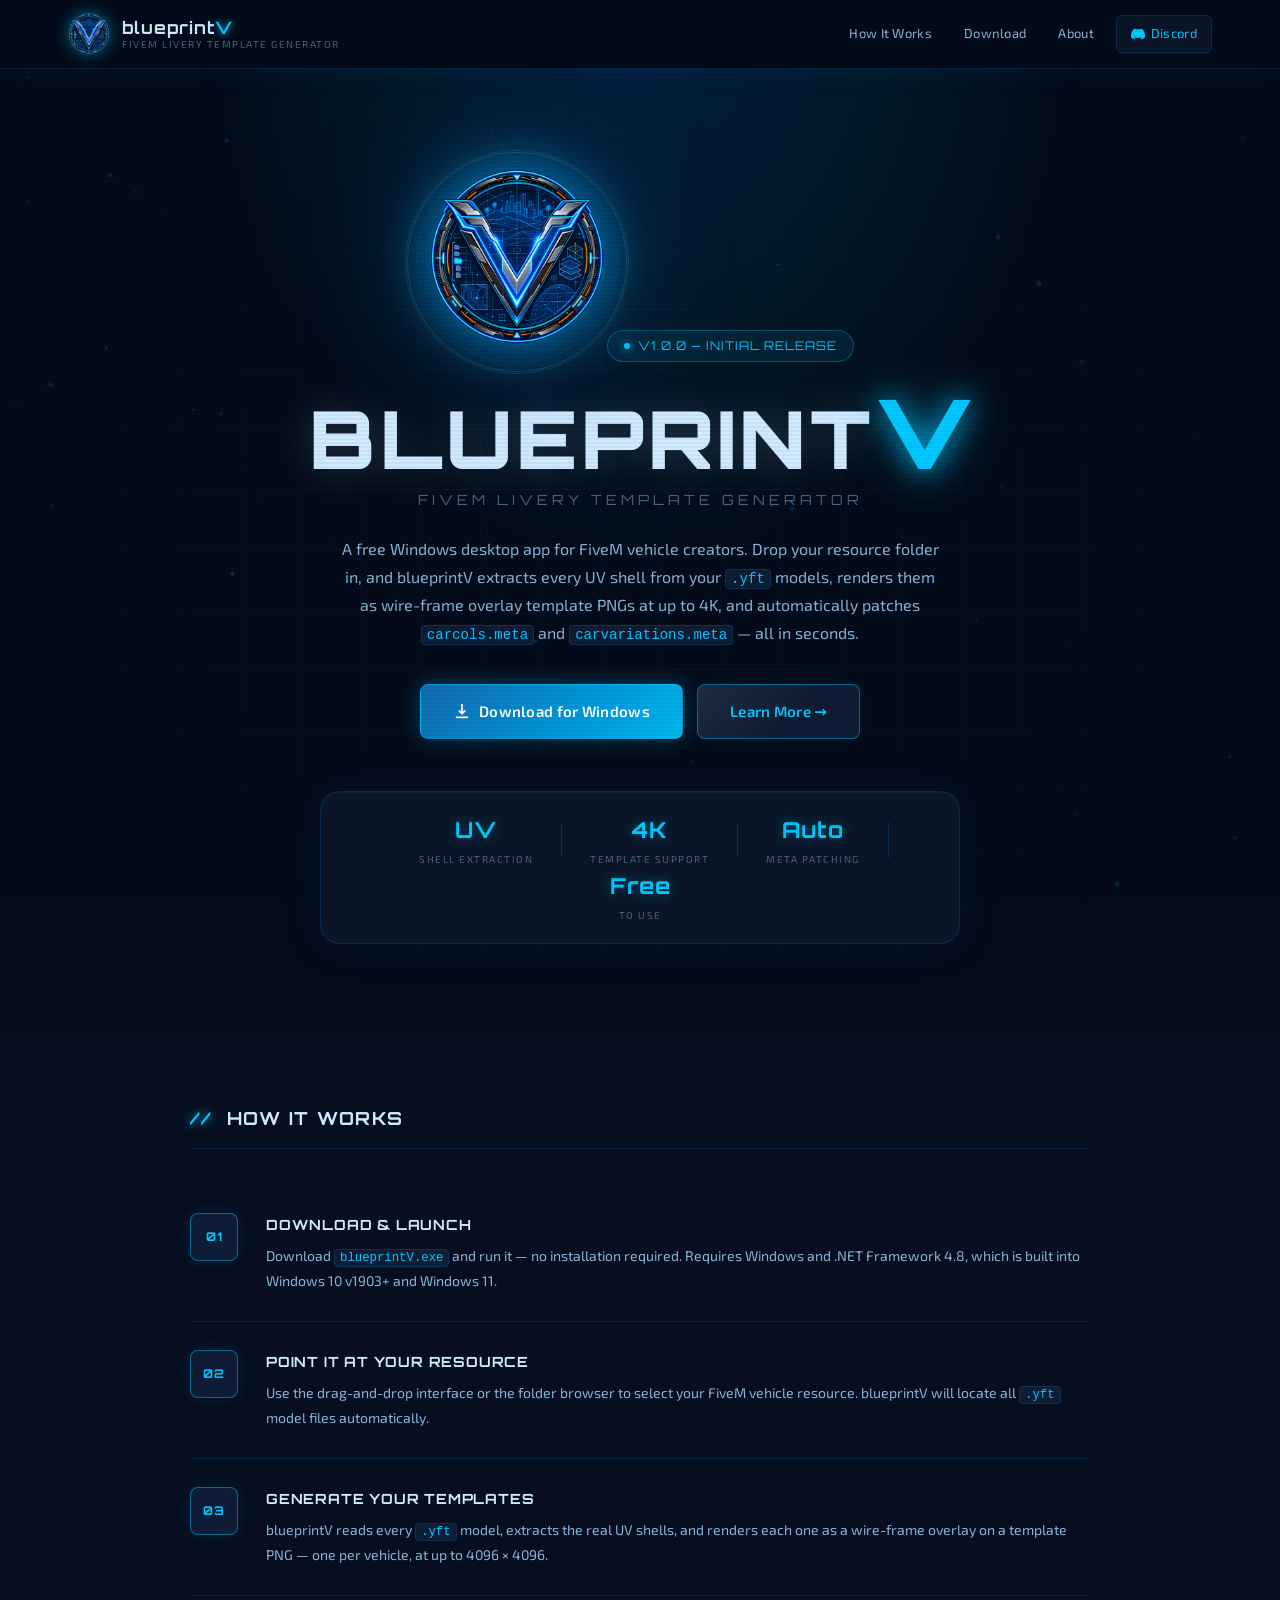
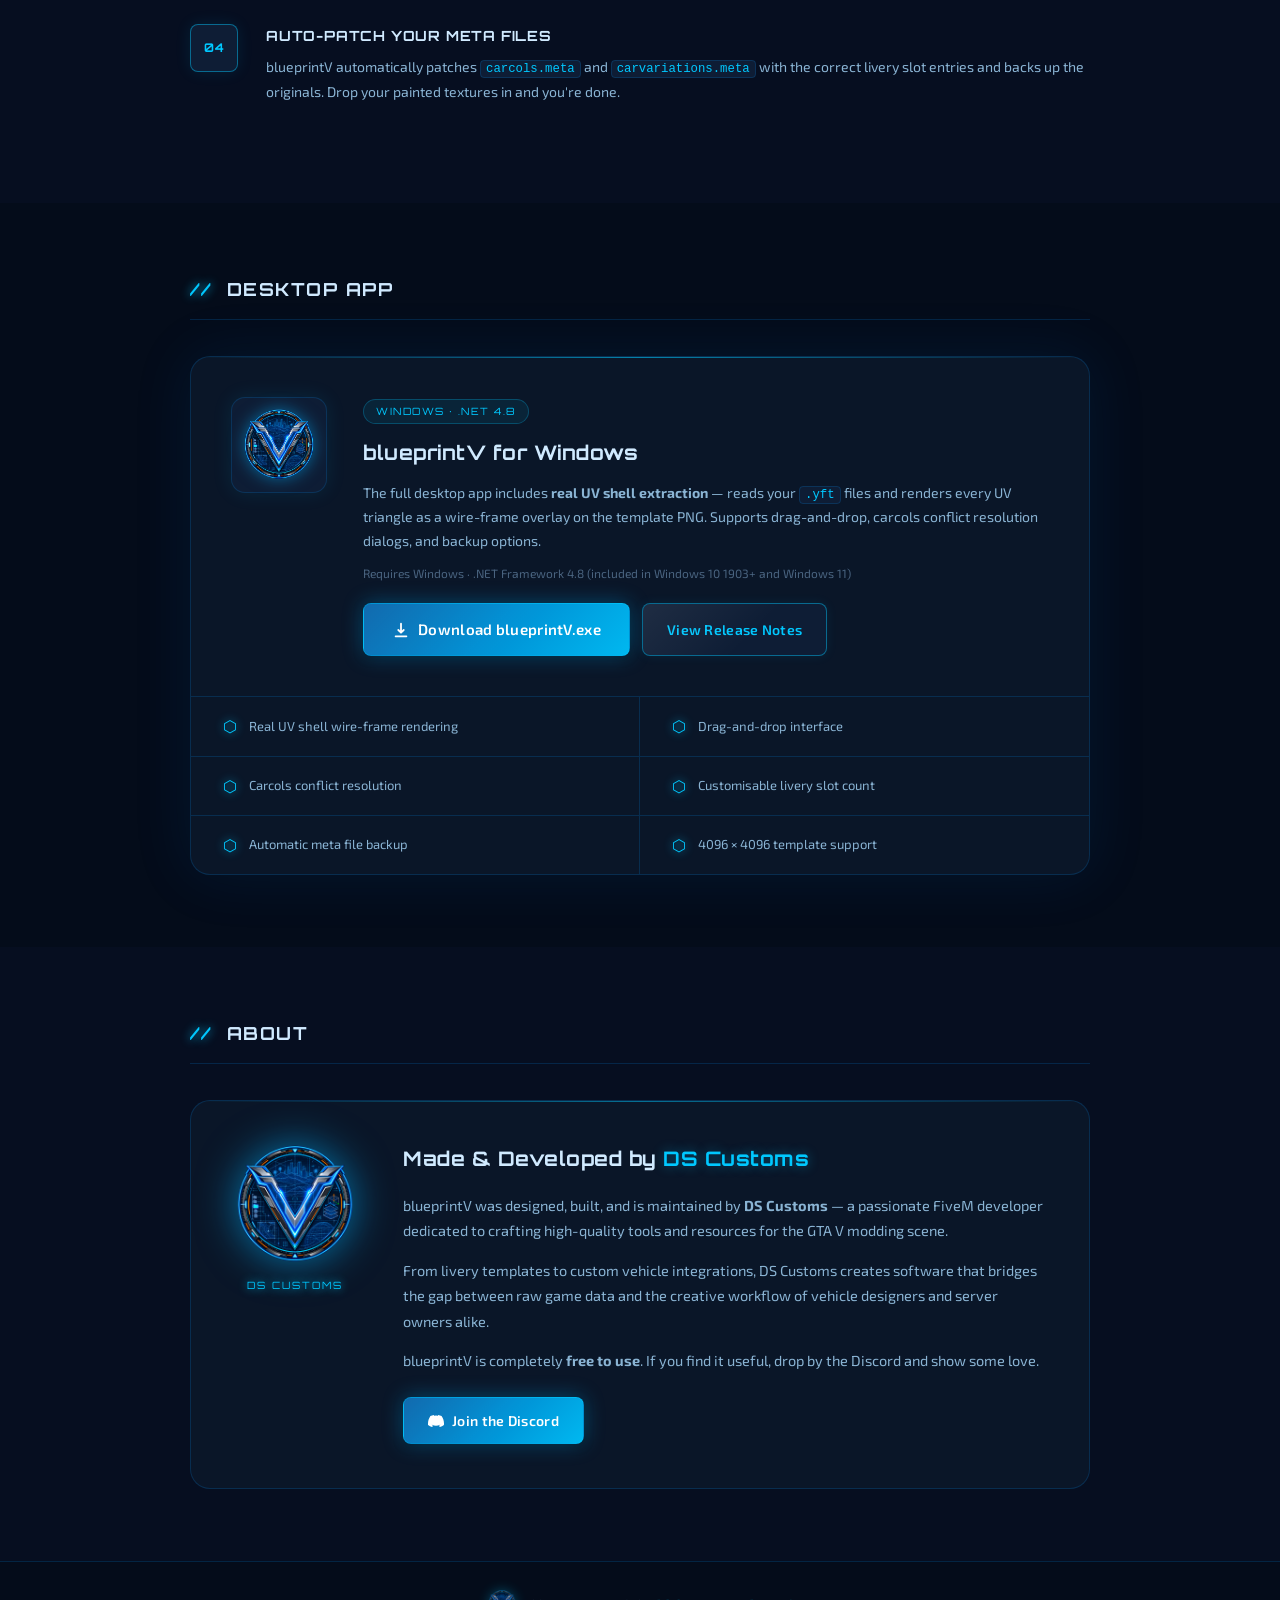
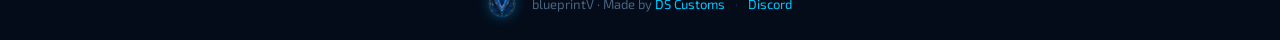
==== commit 10a856e1: "Update index.html" ====
--- a/index.html
+++ b/index.html
@@ -1,155 +1,155 @@
-<!DOCTYPE html><html lang="en"><head><meta charset="UTF-8" /><meta name="viewport" content="width=device-width, initial-scale=1.0" /><title>blueprintV — FiveM Livery Template Generator</title><link rel="icon" href="assets/blueprintV.ico" type="image/x-icon" /><style>*,*::before,*::after{box-sizing:border-box;margin:0;padding:0}:root{--v4e83:#040c1a;--vba04:#060e20;--v7ea7:#0a1628;--v58ba:#0e1d35;--v5553:#122040;--v6253:rgba(0,150,255,0.18);--va02b:rgba(0,200,255,0.45);--vdb1a:rgba(0,200,255,0.8);--vdf70:#8ab4d4;--v4ac:#4a6480;--v167c:#d0eaff;--v94e1:#00c8ff;--v593d:rgba(0,200,255,0.12);--vde63:#0078ff;--v3b28:#ff8c00;--v6178:#00e87a;--va8c0:#ff4040;--vc89b:#ffc832;--v6ef6:8px;--v6788:14px;--v7bc7:20px;--v24e7:'Orbitron','Segoe UI',sans-serif;--v292:'Exo 2','Segoe UI',system-ui,sans-serif}html{scroll-behavior:smooth}body{background:var(--v4e83);color:var(--vdf70);font-family:var(--v292);font-size:15px;line-height:1.65;min-height:100vh;overflow-x:hidden}a{color:var(--v94e1);text-decoration:none}a:hover{text-decoration:underline}code{font-family:"Cascadia Code","Consolas",monospace;font-size:0.88em;background:var(--v58ba);border:1px solid var(--v6253);border-radius:4px;padding:1px 5px;color:var(--v94e1)}._0x20950{pointer-events:none;position:fixed;inset:0;z-index:9999;background:repeating-linear-gradient( to bottom,transparent 0px,transparent 2px,rgba(0,0,0,0.04) 2px,rgba(0,0,0,0.04) 4px )}#_0x421f4{pointer-events:none;position:fixed;inset:0;z-index:0;opacity:0.55}._0x5526f{position:relative;display:inline-flex;align-items:center;gap:8px;padding:11px 24px;border-radius:var(--v6ef6);font-family:var(--v292);font-size:14px;font-weight:600;cursor:pointer;border:none;transition:background 0.2s,box-shadow 0.2s,transform 0.12s,border-color 0.2s;text-decoration:none;white-space:nowrap;letter-spacing:0.3px;overflow:hidden}._0x5526f::after{content:'';position:absolute;inset:0;background:linear-gradient(135deg,rgba(255,255,255,0.07) 0%,transparent 60%);pointer-events:none}._0x5526f:active{transform:scale(0.97)}._0xa70e3{background:linear-gradient(135deg,#005fa8 0%,#0090d4 50%,#00b8f0 100%);color:#fff;box-shadow:0 0 20px rgba(0,160,230,0.4),0 2px 8px rgba(0,0,0,0.5);border:1px solid rgba(0,200,255,0.4)}._0xa70e3:hover{background:linear-gradient(135deg,#006fc0 0%,#00a8e8 50%,#00d0ff 100%);box-shadow:0 0 30px rgba(0,200,255,0.6),0 4px 16px rgba(0,0,0,0.5);text-decoration:none;border-color:rgba(0,220,255,0.7)}._0x6c2bb{background:var(--v58ba);color:var(--v94e1);border:1px solid var(--va02b);box-shadow:0 0 12px rgba(0,200,255,0.08)}._0x6c2bb:hover{background:var(--v593d);border-color:var(--v94e1);box-shadow:0 0 20px rgba(0,200,255,0.2);text-decoration:none}._0x2cf34{padding:14px 32px;font-size:15px}._0x64e3c{padding:13px 28px;font-size:15px}._0x41664{position:sticky;top:0;z-index:200;background:rgba(4,12,26,0.88);backdrop-filter:blur(16px);border-bottom:1px solid var(--v6253);box-shadow:0 1px 30px rgba(0,100,200,0.1)}._0x46a25{max-width:1200px;margin:0 auto;padding:0 28px;height:68px;display:flex;align-items:center;justify-content:space-between;gap:16px}._0xdaf4b{display:flex;align-items:center;gap:12px}._0xefc47{width:42px;height:42px;object-fit:contain;filter:drop-shadow(0 0 8px rgba(0,200,255,0.5));transition:filter 0.3s}._0xefc47:hover{filter:drop-shadow(0 0 14px rgba(0,200,255,0.9))}._0xcd3f7{display:flex;flex-direction:column;line-height:1.2}._0x6d163{font-family:var(--v24e7);font-size:17px;font-weight:700;color:var(--v167c);letter-spacing:1px}._0xc6d6c{color:var(--v94e1);text-shadow:0 0 10px var(--v94e1)}._0xc0695{font-size:10px;color:var(--v4ac);letter-spacing:1.5px;text-transform:uppercase}._0x7243b{display:flex;align-items:center;gap:4px}._0x82097{padding:7px 14px;border-radius:6px;font-size:13px;color:var(--vdf70);transition:background 0.15s,color 0.15s;letter-spacing:0.3px;display:flex;align-items:center;gap:6px}._0x82097:hover{background:var(--v58ba);color:var(--v167c);text-decoration:none}._0x8824d{background:var(--v7ea7);color:var(--v94e1);border:1px solid var(--v6253);margin-left:4px}._0x8824d:hover{background:var(--v593d);border-color:var(--va02b);color:var(--v94e1);box-shadow:0 0 16px rgba(0,200,255,0.15)}._0x7f829{position:relative;padding:100px 24px 88px;text-align:center;overflow:hidden;z-index:1;min-height:92vh;display:flex;align-items:center}._0xef89d{position:absolute;top:-80px;left:50%;transform:translateX(-50%);width:900px;height:600px;background:radial-gradient(ellipse at center top,rgba(0,120,255,0.18) 0%,rgba(0,200,255,0.08) 35%,transparent 70%);pointer-events:none}._0x21ebd{position:absolute;inset:0;background-image:linear-gradient(rgba(0,160,255,0.04) 1px,transparent 1px),linear-gradient(90deg,rgba(0,160,255,0.04) 1px,transparent 1px);background-size:60px 60px;pointer-events:none;mask-image:radial-gradient(ellipse at center,black 20%,transparent 75%)}._0x4f48e{position:relative;max-width:820px;margin:0 auto;z-index:2}._0x3ef7a{position:relative;display:inline-block;margin-bottom:28px}._0xd0d8f{width:180px;height:180px;object-fit:contain;filter:drop-shadow(0 0 28px rgba(0,180,255,0.7)) drop-shadow(0 0 60px rgba(0,120,255,0.3));animation:heroLogoPulse 4s ease-in-out infinite;position:relative;z-index:2}@keyframes heroLogoPulse{0%,100%{filter:drop-shadow(0 0 28px rgba(0,180,255,0.7)) drop-shadow(0 0 60px rgba(0,120,255,0.3))}50%{filter:drop-shadow(0 0 40px rgba(0,210,255,1.0)) drop-shadow(0 0 80px rgba(0,140,255,0.5))}}._0x76eb0{position:absolute;top:50%;left:50%;transform:translate(-50%,-50%);width:220px;height:220px;border-radius:50%;border:1px solid rgba(0,200,255,0.25);animation:ringRotate 12s linear infinite;z-index:1}._0x76eb0::before{content:'';position:absolute;top:-3px;left:-3px;right:-3px;bottom:-3px;border-radius:50%;border:1px solid rgba(255,140,0,0.15);animation:ringRotate 8s linear infinite reverse}._0x76eb0::after{content:'';position:absolute;top:8px;left:8px;right:8px;bottom:8px;border-radius:50%;border:1px dashed rgba(0,200,255,0.12);animation:ringRotate 20s linear infinite}@keyframes ringRotate{from{transform:translate(-50%,-50%) rotate(0deg)}to{transform:translate(-50%,-50%) rotate(360deg)}}._0x3b2f5{display:inline-flex;align-items:center;gap:8px;padding:5px 16px;background:rgba(0,200,255,0.08);border:1px solid rgba(0,200,255,0.3);border-radius:99px;font-size:12px;font-family:var(--v24e7);color:var(--v94e1);letter-spacing:1px;text-transform:uppercase;margin-bottom:20px}._0x3b2f5::before{content:'';width:6px;height:6px;border-radius:50%;background:var(--v94e1);box-shadow:0 0 8px var(--v94e1);animation:badgePulse 2s ease-in-out infinite}@keyframes badgePulse{0%,100%{opacity:1}50%{opacity:0.3}}._0x7c38e{display:flex;align-items:baseline;justify-content:center;gap:0;line-height:1;margin-bottom:8px}._0xab6fe{font-family:var(--v24e7);font-size:clamp(40px,8vw,80px);font-weight:900;color:var(--v167c);letter-spacing:4px;text-transform:uppercase;text-shadow:0 0 40px rgba(180,220,255,0.2)}._0x71677{font-family:var(--v24e7);font-size:clamp(48px,10vw,96px);font-weight:900;color:var(--v94e1);letter-spacing:0;text-shadow:0 0 30px var(--v94e1),0 0 60px rgba(0,200,255,0.4);animation:vGlow 3s ease-in-out infinite}@keyframes vGlow{0%,100%{text-shadow:0 0 30px var(--v94e1),0 0 60px rgba(0,200,255,0.4)}50%{text-shadow:0 0 50px var(--v94e1),0 0 100px rgba(0,200,255,0.6),0 0 120px rgba(0,160,255,0.3)}}._0xea608{font-family:var(--v24e7);font-size:clamp(10px,1.8vw,14px);color:var(--v4ac);letter-spacing:4px;text-transform:uppercase;margin-bottom:24px}._0x3cd28{font-size:16px;color:var(--vdf70);max-width:600px;margin:0 auto 36px;line-height:1.75}._0x197e8{display:flex;justify-content:center;gap:14px;flex-wrap:wrap;margin-bottom:52px}._0x1f97a{display:flex;align-items:center;justify-content:center;gap:0;flex-wrap:wrap;background:var(--v7ea7);border:1px solid var(--v6253);border-radius:var(--v7bc7);padding:20px 32px;max-width:640px;margin:0 auto;box-shadow:0 0 40px rgba(0,100,200,0.1),inset 0 1px 0 rgba(255,255,255,0.04)}._0x39ff1{display:flex;flex-direction:column;align-items:center;gap:3px;padding:0 28px}._0x348bf{font-family:var(--v24e7);font-size:22px;font-weight:700;color:var(--v94e1);text-shadow:0 0 12px rgba(0,200,255,0.4);letter-spacing:1px}._0x551d5{font-size:10px;color:var(--v4ac);letter-spacing:1.5px;text-transform:uppercase}._0x6fe70{width:1px;height:36px;background:var(--v6253)}._0x7dafa{position:relative;padding:72px 24px;z-index:1}._0x626fc{background:var(--vba04)}._0x3e006{max-width:900px;margin:0 auto}._0xad5a5{font-family:var(--v24e7);font-size:18px;font-weight:700;color:var(--v167c);margin-bottom:36px;padding-bottom:14px;border-bottom:1px solid var(--v6253);letter-spacing:1.5px;text-transform:uppercase}._0x123f2{color:var(--v94e1);margin-right:8px;text-shadow:0 0 10px var(--v94e1)}._0x90326{display:flex;flex-direction:column;gap:0}._0xc4b81{display:flex;gap:28px;align-items:flex-start;padding:28px 0;border-bottom:1px solid var(--v6253);position:relative}._0xc4b81:last-child{border-bottom:none}._0x42c93{flex-shrink:0;width:48px;height:48px;border-radius:8px;background:var(--v58ba);border:1px solid var(--va02b);display:flex;align-items:center;justify-content:center;font-family:var(--v24e7);font-size:12px;font-weight:700;color:var(--v94e1);letter-spacing:1px;box-shadow:0 0 16px rgba(0,200,255,0.1)}._0x5cbb5 h3{font-family:var(--v24e7);font-size:14px;font-weight:700;color:var(--v167c);margin-bottom:8px;letter-spacing:0.8px;text-transform:uppercase}._0x5cbb5 p{font-size:14px;color:var(--vdf70);line-height:1.7}._0x24981{position:relative;background:var(--v7ea7);border:1px solid var(--v6253);border-radius:var(--v7bc7);overflow:hidden;box-shadow:0 0 60px rgba(0,100,200,0.12)}._0x1a44b{position:absolute;top:0;left:0;right:0;height:1px;background:linear-gradient(90deg,transparent,rgba(0,200,255,0.6),transparent)}._0x33475{display:flex;gap:36px;padding:40px;align-items:flex-start;border-bottom:1px solid var(--v6253)}._0x28f13{flex-shrink:0;width:96px;height:96px;display:flex;align-items:center;justify-content:center;background:var(--v58ba);border:1px solid var(--v6253);border-radius:var(--v6788);box-shadow:0 0 20px rgba(0,200,255,0.1)}._0xa098{width:72px;height:72px;object-fit:contain;filter:drop-shadow(0 0 8px rgba(0,180,255,0.5))}._0xe660{flex:1}._0xafe59{display:inline-flex;align-items:center;padding:3px 12px;background:rgba(0,200,255,0.08);border:1px solid rgba(0,200,255,0.25);border-radius:99px;font-family:var(--v24e7);font-size:10px;color:var(--v94e1);letter-spacing:1.5px;text-transform:uppercase;margin-bottom:12px}._0xe660 h3{font-family:var(--v24e7);font-size:20px;font-weight:700;color:var(--v167c);margin-bottom:12px;letter-spacing:0.5px}._0xe660 p{font-size:14px;color:var(--vdf70);margin-bottom:10px;line-height:1.7}._0x404f6{font-size:12px !important;color:var(--v4ac) !important}._0xac056{display:flex;gap:12px;flex-wrap:wrap;margin-top:20px}._0xd15e4{display:grid;grid-template-columns:1fr 1fr;gap:0;padding:0}._0x3a284{display:flex;align-items:center;gap:12px;padding:16px 32px;border-right:1px solid var(--v6253);border-bottom:1px solid var(--v6253);font-size:13px;color:var(--vdf70);transition:background 0.2s}._0x3a284:hover{background:var(--v593d)}._0x3a284:nth-child(even){border-right:none}._0x3a284:nth-last-child(-n+2){border-bottom:none}._0xb49b{color:var(--v94e1);font-size:16px;flex-shrink:0;filter:drop-shadow(0 0 4px var(--v94e1))}._0x316c6{background:var(--v7ea7);border:1px solid var(--v6253);border-radius:var(--v7bc7);padding:44px;display:flex;gap:48px;align-items:flex-start;position:relative;overflow:hidden}._0x316c6::before{content:'';position:absolute;top:0;left:0;right:0;height:1px;background:linear-gradient(90deg,transparent,rgba(0,200,255,0.5),transparent)}._0x11f25{flex-shrink:0;display:flex;flex-direction:column;align-items:center;gap:12px}._0xe57a9{width:120px;height:120px;object-fit:contain;filter:drop-shadow(0 0 20px rgba(0,180,255,0.6));animation:aboutLogoPulse 5s ease-in-out infinite}@keyframes aboutLogoPulse{0%,100%{filter:drop-shadow(0 0 20px rgba(0,180,255,0.6))}50%{filter:drop-shadow(0 0 32px rgba(0,210,255,0.9)) drop-shadow(0 0 50px rgba(0,120,255,0.3))}}._0xc77e8{font-family:var(--v24e7);font-size:10px;color:var(--v94e1);letter-spacing:2px;text-transform:uppercase;text-shadow:0 0 8px var(--v94e1)}._0x425f3{font-family:var(--v24e7);font-size:20px;font-weight:700;color:var(--v167c);margin-bottom:20px;letter-spacing:0.5px;line-height:1.4}._0xaa82{color:var(--v94e1);text-shadow:0 0 12px rgba(0,200,255,0.4)}._0x63a72 p{font-size:14.5px;color:var(--vdf70);line-height:1.75;margin-bottom:14px}._0x6bf87{display:flex;gap:12px;flex-wrap:wrap;margin-top:24px}._0x52c47{position:relative;z-index:1;border-top:1px solid var(--v6253);padding:28px 24px;background:var(--v4e83)}._0x85c8d{max-width:1200px;margin:0 auto;display:flex;align-items:center;justify-content:center;gap:16px;flex-wrap:wrap}._0x52bfe{width:28px;height:28px;object-fit:contain;filter:drop-shadow(0 0 6px rgba(0,200,255,0.4));opacity:0.8}._0x9a455{display:flex;align-items:center;gap:10px;flex-wrap:wrap;font-size:13px;color:var(--v4ac)}._0x55636{opacity:0.35}@media (max-width:768px){.header-inner{padding:0 16px}.header-nav{gap:2px}.nav-link{padding:6px 10px;font-size:12px}.hero{padding:60px 16px 52px;min-height:auto}.hero-logo{width:130px;height:130px}.hero-logo-ring{width:170px;height:170px}.hero-stats{padding:16px 20px}.stat{padding:0 16px}.section{padding:52px 16px}.download-card-body{flex-direction:column;align-items:center}.download-logo-wrap{width:80px;height:80px}.download-logo{width:56px;height:56px}.about-card{flex-direction:column;align-items:center;padding:28px 24px;gap:28px}.about-logo{width:90px;height:90px}.step{gap:16px}.dl-feature{padding:14px 20px}}@media (max-width:480px){.hero-stats{flex-direction:column;gap:12px}.stat-divider{width:60px;height:1px}.hero-actions{flex-direction:column;align-items:center}}</style><link rel="preconnect" href="https://fonts.googleapis.com" /><link rel="preconnect" href="https://fonts.gstatic.com" crossorigin /><link href="https://fonts.googleapis.com/css2?family=Orbitron:wght@400;600;700;900&family=Exo+2:wght@300;400;500;600;700&display=swap" rel="stylesheet" /></head><body><div class="_0x20950" aria-hidden="true"></div><canvas id="_0x421f4" aria-hidden="true"></canvas><header class="_0x41664"><div class="_0x46a25"><div class="_0xdaf4b"><img src="assets/blueprintV.png" alt="blueprintV logo" class="_0xefc47" /><div class="_0xcd3f7"><span class="_0x6d163">blueprint<span class="_0xc6d6c">V</span></span><span class="_0xc0695">FiveM Livery Template Generator</span></div></div><nav class="_0x7243b"><a href="#how" class="_0x82097">How It Works</a><a href="#download" class="_0x82097">Download</a><a href="#about" class="_0x82097">About</a><a href="https://discord.gg/HfaZHm5qJQ" target="_blank" rel="noopener" class="_0x82097 _0x8824d"><svg viewBox="0 0 24 24" fill="currentColor" width="14" height="14"><path d="M20.317 4.37a19.791 19.791 0 0 0-4.885-1.515.074.074 0 0 0-.079.037c-.21.375-.444.864-.608 1.25a18.27 18.27 0 0 0-5.487 0 12.64 12.64 0 0 0-.617-1.25.077.077 0 0 0-.079-.037A19.736 19.736 0 0 0 3.677 4.37a.07.07 0 0 0-.032.027C.533 9.046-.32 13.58.099 18.057a.082.082 0 0 0 .031.057 19.9 19.9 0 0 0 5.993 3.03.078.078 0 0 0 .084-.028 14.09 14.09 0 0 0 1.226-1.994.076.076 0 0 0-.041-.106 13.107 13.107 0 0 1-1.872-.892.077.077 0 0 1-.008-.128 10.2 10.2 0 0 0 .372-.292.074.074 0 0 1 .077-.01c3.928 1.793 8.18 1.793 12.062 0a.074.074 0 0 1 .078.01c.12.098.246.198.373.292a.077.077 0 0 1-.006.127 12.299 12.299 0 0 1-1.873.892.077.077 0 0 0-.041.107c.36.698.772 1.362 1.225 1.993a.076.076 0 0 0 .084.028 19.839 19.839 0 0 0 6.002-3.03.077.077 0 0 0 .032-.054c.5-5.177-.838-9.674-3.549-13.66a.061.061 0 0 0-.031-.03z"/></svg> Discord </a></nav></div></header><section class="_0x7f829" id="hero"><div class="_0xef89d" aria-hidden="true"></div><div class="_0x21ebd" aria-hidden="true"></div><div class="_0x4f48e"><div class="_0x3ef7a"><div class="_0x76eb0" aria-hidden="true"></div><img src="assets/blueprintV.png" alt="blueprintV" class="_0xd0d8f" /></div><div class="_0x3b2f5" id="heroBadge">v1.0.0 — Initial Release</div><h1 class="_0x7c38e"><span class="_0xab6fe">blueprint</span><span class="_0x71677">V</span></h1><p class="_0xea608">FiveM Livery Template Generator</p><p class="_0x3cd28">A free Windows desktop app for FiveM vehicle creators. Drop your resource folder in, and blueprintV extracts every UV shell from your <code>.yft</code> models, renders them as wire-frame overlay template PNGs at up to 4K, and automatically patches <code>carcols.meta</code> and <code>carvariations.meta</code> — all in seconds.</p><div class="_0x197e8"><a href="#download" class="_0x5526f _0xa70e3 _0x2cf34"><svg viewBox="0 0 20 20" fill="currentColor" width="18" height="18"><path fill-rule="evenodd" d="M3 17a1 1 0 011-1h12a1 1 0 110 2H4a1 1 0 01-1-1zm3.293-7.707a1 1 0 011.414 0L9 10.586V3a1 1 0 112 0v7.586l1.293-1.293a1 1 0 111.414 1.414l-3 3a1 1 0 01-1.414 0l-3-3a1 1 0 010-1.414z" clip-rule="evenodd"/></svg> Download for Windows </a><a href="#how" class="_0x5526f _0x6c2bb _0x2cf34"> Learn More → </a></div><div class="_0x1f97a"><div class="_0x39ff1"><span class="_0x348bf">UV</span><span class="_0x551d5">Shell Extraction</span></div><div class="_0x6fe70"></div><div class="_0x39ff1"><span class="_0x348bf">4K</span><span class="_0x551d5">Template Support</span></div><div class="_0x6fe70"></div><div class="_0x39ff1"><span class="_0x348bf">Auto</span><span class="_0x551d5">Meta Patching</span></div><div class="_0x6fe70"></div><div class="_0x39ff1"><span class="_0x348bf">Free</span><span class="_0x551d5">To Use</span></div></div></div></section><section class="_0x7dafa _0x626fc" id="how"><div class="_0x3e006"><h2 class="_0xad5a5"><span class="_0x123f2">//</span> How It Works</h2><div class="_0x90326"><div class="_0xc4b81"><div class="_0x42c93">01</div><div class="_0x5cbb5"><h3>Download &amp; Launch</h3><p>Download <code>blueprintV.exe</code> and run it — no installation required. Requires Windows and .NET Framework 4.8, which is built into Windows 10 v1903+ and Windows 11.</p></div></div><div class="_0xc4b81"><div class="_0x42c93">02</div><div class="_0x5cbb5"><h3>Point it at your resource</h3><p>Use the drag-and-drop interface or the folder browser to select your FiveM vehicle resource. blueprintV will locate all <code>.yft</code> model files automatically.</p></div></div><div class="_0xc4b81"><div class="_0x42c93">03</div><div class="_0x5cbb5"><h3>Generate your templates</h3><p>blueprintV reads every <code>.yft</code> model, extracts the real UV shells, and renders each one as a wire-frame overlay on a template PNG — one per vehicle, at up to 4096 × 4096.</p></div></div><div class="_0xc4b81"><div class="_0x42c93">04</div><div class="_0x5cbb5"><h3>Auto-patch your meta files</h3><p>blueprintV automatically patches <code>carcols.meta</code> and <code>carvariations.meta</code> with the correct livery slot entries and backs up the originals. Drop your painted textures in and you're done.</p></div></div></div></div></section><section class="_0x7dafa" id="download"><div class="_0x3e006"><h2 class="_0xad5a5"><span class="_0x123f2">//</span> Desktop App</h2><div class="_0x24981"><div class="_0x1a44b" aria-hidden="true"></div><div class="_0x33475"><div class="_0x28f13"><img src="assets/blueprintV.png" alt="blueprintV" class="_0xa098" /></div><div class="_0xe660"><div class="_0xafe59">Windows · .NET 4.8</div><h3>blueprintV for Windows</h3><p>The full desktop app includes <strong>real UV shell extraction</strong> — reads your <code>.yft</code> files and renders every UV triangle as a wire-frame overlay on the template PNG. Supports drag-and-drop, carcols conflict resolution dialogs, and backup options.</p><p class="_0x404f6">Requires Windows · .NET Framework 4.8 (included in Windows 10 1903+ and Windows 11)</p><div class="_0xac056"><a class="_0x5526f _0xa70e3 _0x64e3c" id="btnRelease" href="https://github.com/DamienSmith428/blueprintV-download/releases/latest/download/blueprintV.exe" target="_blank" rel="noopener"><svg viewBox="0 0 20 20" fill="currentColor" width="18" height="18"><path fill-rule="evenodd" d="M3 17a1 1 0 011-1h12a1 1 0 110 2H4a1 1 0 01-1-1zm3.293-7.707a1 1 0 011.414 0L9 10.586V3a1 1 0 112 0v7.586l1.293-1.293a1 1 0 111.414 1.414l-3 3a1 1 0 01-1.414 0l-3-3a1 1 0 010-1.414z" clip-rule="evenodd"/></svg> Download blueprintV.exe </a><a class="_0x5526f _0x6c2bb" href="https://github.com/DamienSmith428/blueprintV-download/releases/latest" target="_blank" rel="noopener">View Release Notes</a></div></div></div><div class="_0xd15e4"><div class="_0x3a284"><span class="_0xb49b">⬡</span><span>Real UV shell wire-frame rendering</span></div><div class="_0x3a284"><span class="_0xb49b">⬡</span><span>Drag-and-drop interface</span></div><div class="_0x3a284"><span class="_0xb49b">⬡</span><span>Carcols conflict resolution</span></div><div class="_0x3a284"><span class="_0xb49b">⬡</span><span>Customisable livery slot count</span></div><div class="_0x3a284"><span class="_0xb49b">⬡</span><span>Automatic meta file backup</span></div><div class="_0x3a284"><span class="_0xb49b">⬡</span><span>4096 × 4096 template support</span></div></div></div></div></section><section class="_0x7dafa _0x626fc" id="about"><div class="_0x3e006"><h2 class="_0xad5a5"><span class="_0x123f2">//</span> About</h2><div class="_0x316c6"><div class="_0x11f25"><img src="assets/blueprintV.png" alt="DS Customs logo" class="_0xe57a9" /><div class="_0xc77e8">DS Customs</div></div><div class="_0x63a72"><h3 class="_0x425f3">Made &amp; Developed by <span class="_0xaa82">DS Customs</span></h3><p>blueprintV was designed, built, and is maintained by <strong>DS Customs</strong> — a passionate FiveM developer dedicated to crafting high-quality tools and resources for the GTA V modding scene.</p><p>From livery templates to custom vehicle integrations, DS Customs creates software that bridges the gap between raw game data and the creative workflow of vehicle designers and server owners alike.</p><p>blueprintV is completely <strong>free to use</strong>. If you find it useful, drop by the Discord and show some love.</p><div class="_0x6bf87"><a href="https://discord.gg/HfaZHm5qJQ" target="_blank" rel="noopener" class="_0x5526f _0xa70e3"><svg viewBox="0 0 24 24" fill="currentColor" width="16" height="16"><path d="M20.317 4.37a19.791 19.791 0 0 0-4.885-1.515.074.074 0 0 0-.079.037c-.21.375-.444.864-.608 1.25a18.27 18.27 0 0 0-5.487 0 12.64 12.64 0 0 0-.617-1.25.077.077 0 0 0-.079-.037A19.736 19.736 0 0 0 3.677 4.37a.07.07 0 0 0-.032.027C.533 9.046-.32 13.58.099 18.057a.082.082 0 0 0 .031.057 19.9 19.9 0 0 0 5.993 3.03.078.078 0 0 0 .084-.028 14.09 14.09 0 0 0 1.226-1.994.076.076 0 0 0-.041-.106 13.107 13.107 0 0 1-1.872-.892.077.077 0 0 1-.008-.128 10.2 10.2 0 0 0 .372-.292.074.074 0 0 1 .077-.01c3.928 1.793 8.18 1.793 12.062 0a.074.074 0 0 1 .078.01c.12.098.246.198.373.292a.077.077 0 0 1-.006.127 12.299 12.299 0 0 1-1.873.892.077.077 0 0 0-.041.107c.36.698.772 1.362 1.225 1.993a.076.076 0 0 0 .084.028 19.839 19.839 0 0 0 6.002-3.03.077.077 0 0 0 .032-.054c.5-5.177-.838-9.674-3.549-13.66a.061.061 0 0 0-.031-.03z"/></svg> Join the Discord </a></div></div></div></div></section><footer class="_0x52c47"><div class="_0x85c8d"><img src="assets/blueprintV.png" alt="blueprintV" class="_0x52bfe" /><div class="_0x9a455"><span>blueprintV · Made by <a href="https://ds-customs.tebex.io" target="_blank" rel="noopener">DS Customs</a></span><span class="_0x55636">·</span><a href="https://discord.gg/HfaZHm5qJQ" target="_blank" rel="noopener">Discord</a></div></div></footer><script >(function(){
-(function(_0x71b7b,_0xc068c){var _0xfa3b8=function(_0x814a8){while(--_0x814a8){_0x71b7b['push'](_0x71b7b['shift']());}};_0xfa3b8(++_0xc068c);}([],0xf0));
-var _0xc507f=["\u0072\u0067\x62\u0061\u0028\x30\u002c\u0020\x32\x30\u0030\x2c\x20\x32\x35\u0035\x2c\x20","\x5f\u0030\u0078\u0034\x32\u0031\u0066\u0034","\u0072\u0067\x62\u0061\x28\u0032\x35\x35\x2c\u0020\x31\u0034\x30\x2c\x20\u0030\u002c\x20","\x30\u002e\x38\u0029","\u0075\u0073\x65\u0020\u0073\u0074\x72\u0069\u0063\x74","\u0072\x65\x73\x69\u007a\u0065","\x76\x69\u0073\u0069\u0062\u0069\x6c\x69\u0074\u0079\x63\u0068\u0061\u006e\x67\x65","\x72\u0067\u0062\u0061\u0028\u0030\u002c\u0020\u0031\u0038\x30\x2c\u0020\x32\u0035\u0035\x2c\x20\u0031\x29","\x72\u0067\x62\u0061\x28\x30\u002c\u0020\x31\u0032\x30\x2c\u0020\x32\u0035\u0035\x2c\u0020","\u0032\u0064","\u0029","\x72\x67\u0062\u0061\u0028\x30\x2c\u0020\x31\u0036\x30\x2c\u0020\u0032\u0032\x30\x2c\u0020"];
-var _0xdf8be='n8gv366838d|lqxiqh29ti|3f6t1r2i6v1'.split('|'),_0xf2c55=0x0;while(!![]){switch(_0xdf8be[_0xf2c55++]){case 'apzc34msfsv':continue;default:break;}break;}
+<!DOCTYPE html><html lang="en"><head><meta charset="UTF-8" /><meta name="viewport" content="width=device-width, initial-scale=1.0" /><title>blueprintV — FiveM Livery Template Generator</title><link rel="icon" href="assets/blueprintV.ico" type="image/x-icon" /><style>*,*::before,*::after{box-sizing:border-box;margin:0;padding:0}:root{--v45f:#040c1a;--v8293:#060e20;--v7d84:#0a1628;--vd93:#0e1d35;--v5a57:#122040;--vca7d:rgba(0,150,255,0.18);--vb6fc:rgba(0,200,255,0.45);--v35f7:rgba(0,200,255,0.8);--v743:#8ab4d4;--vb1e5:#4a6480;--v5821:#d0eaff;--va961:#00c8ff;--v6850:rgba(0,200,255,0.12);--v551d:#0078ff;--va46e:#ff8c00;--ve5ea:#00e87a;--v81a:#ff4040;--vb593:#ffc832;--v8d3d:8px;--v52b0:14px;--v9930:20px;--v3bbb:'Orbitron','Segoe UI',sans-serif;--v4331:'Exo 2','Segoe UI',system-ui,sans-serif}html{scroll-behavior:smooth}body{background:var(--v45f);color:var(--v743);font-family:var(--v4331);font-size:15px;line-height:1.65;min-height:100vh;overflow-x:hidden}a{color:var(--va961);text-decoration:none}a:hover{text-decoration:underline}code{font-family:"Cascadia Code","Consolas",monospace;font-size:0.88em;background:var(--vd93);border:1px solid var(--vca7d);border-radius:4px;padding:1px 5px;color:var(--va961)}._0xf2bb{pointer-events:none;position:fixed;inset:0;z-index:9999;background:repeating-linear-gradient( to bottom,transparent 0px,transparent 2px,rgba(0,0,0,0.04) 2px,rgba(0,0,0,0.04) 4px )}#_0x8337a{pointer-events:none;position:fixed;inset:0;z-index:0;opacity:0.55}._0xa99fa{position:relative;display:inline-flex;align-items:center;gap:8px;padding:11px 24px;border-radius:var(--v8d3d);font-family:var(--v4331);font-size:14px;font-weight:600;cursor:pointer;border:none;transition:background 0.2s,box-shadow 0.2s,transform 0.12s,border-color 0.2s;text-decoration:none;white-space:nowrap;letter-spacing:0.3px;overflow:hidden}._0xa99fa::after{content:'';position:absolute;inset:0;background:linear-gradient(135deg,rgba(255,255,255,0.07) 0%,transparent 60%);pointer-events:none}._0xa99fa:active{transform:scale(0.97)}._0x8e289{background:linear-gradient(135deg,#005fa8 0%,#0090d4 50%,#00b8f0 100%);color:#fff;box-shadow:0 0 20px rgba(0,160,230,0.4),0 2px 8px rgba(0,0,0,0.5);border:1px solid rgba(0,200,255,0.4)}._0x8e289:hover{background:linear-gradient(135deg,#006fc0 0%,#00a8e8 50%,#00d0ff 100%);box-shadow:0 0 30px rgba(0,200,255,0.6),0 4px 16px rgba(0,0,0,0.5);text-decoration:none;border-color:rgba(0,220,255,0.7)}._0x4792d{background:var(--vd93);color:var(--va961);border:1px solid var(--vb6fc);box-shadow:0 0 12px rgba(0,200,255,0.08)}._0x4792d:hover{background:var(--v6850);border-color:var(--va961);box-shadow:0 0 20px rgba(0,200,255,0.2);text-decoration:none}._0xa6225{padding:14px 32px;font-size:15px}._0x36d6f{padding:13px 28px;font-size:15px}._0x33fcb{position:sticky;top:0;z-index:200;background:rgba(4,12,26,0.88);backdrop-filter:blur(16px);border-bottom:1px solid var(--vca7d);box-shadow:0 1px 30px rgba(0,100,200,0.1)}._0xbf62{max-width:1200px;margin:0 auto;padding:0 28px;height:68px;display:flex;align-items:center;justify-content:space-between;gap:16px}._0x71f8c{display:flex;align-items:center;gap:12px}._0x591fb{width:42px;height:42px;object-fit:contain;filter:drop-shadow(0 0 8px rgba(0,200,255,0.5));transition:filter 0.3s}._0x591fb:hover{filter:drop-shadow(0 0 14px rgba(0,200,255,0.9))}._0x28119{display:flex;flex-direction:column;line-height:1.2}._0x9b18c{font-family:var(--v3bbb);font-size:17px;font-weight:700;color:var(--v5821);letter-spacing:1px}._0x3bf3c{color:var(--va961);text-shadow:0 0 10px var(--va961)}._0xb33d5{font-size:10px;color:var(--vb1e5);letter-spacing:1.5px;text-transform:uppercase}._0xf9744{display:flex;align-items:center;gap:4px}._0xae9ac{padding:7px 14px;border-radius:6px;font-size:13px;color:var(--v743);transition:background 0.15s,color 0.15s;letter-spacing:0.3px;display:flex;align-items:center;gap:6px}._0xae9ac:hover{background:var(--vd93);color:var(--v5821);text-decoration:none}._0xea27b{background:var(--v7d84);color:var(--va961);border:1px solid var(--vca7d);margin-left:4px}._0xea27b:hover{background:var(--v6850);border-color:var(--vb6fc);color:var(--va961);box-shadow:0 0 16px rgba(0,200,255,0.15)}._0x8ab2b{position:relative;padding:100px 24px 88px;text-align:center;overflow:hidden;z-index:1;min-height:92vh;display:flex;align-items:center}._0x9bf47{position:absolute;top:-80px;left:50%;transform:translateX(-50%);width:900px;height:600px;background:radial-gradient(ellipse at center top,rgba(0,120,255,0.18) 0%,rgba(0,200,255,0.08) 35%,transparent 70%);pointer-events:none}._0xd0f4d{position:absolute;inset:0;background-image:linear-gradient(rgba(0,160,255,0.04) 1px,transparent 1px),linear-gradient(90deg,rgba(0,160,255,0.04) 1px,transparent 1px);background-size:60px 60px;pointer-events:none;mask-image:radial-gradient(ellipse at center,black 20%,transparent 75%)}._0x64b6{position:relative;max-width:820px;margin:0 auto;z-index:2}._0xe8626{position:relative;display:inline-block;margin-bottom:28px}._0x8eac7{width:180px;height:180px;object-fit:contain;filter:drop-shadow(0 0 28px rgba(0,180,255,0.7)) drop-shadow(0 0 60px rgba(0,120,255,0.3));animation:heroLogoPulse 4s ease-in-out infinite;position:relative;z-index:2}@keyframes heroLogoPulse{0%,100%{filter:drop-shadow(0 0 28px rgba(0,180,255,0.7)) drop-shadow(0 0 60px rgba(0,120,255,0.3))}50%{filter:drop-shadow(0 0 40px rgba(0,210,255,1.0)) drop-shadow(0 0 80px rgba(0,140,255,0.5))}}._0x6fe5b{position:absolute;top:50%;left:50%;transform:translate(-50%,-50%);width:220px;height:220px;border-radius:50%;border:1px solid rgba(0,200,255,0.25);animation:ringRotate 12s linear infinite;z-index:1}._0x6fe5b::before{content:'';position:absolute;top:-3px;left:-3px;right:-3px;bottom:-3px;border-radius:50%;border:1px solid rgba(255,140,0,0.15);animation:ringRotate 8s linear infinite reverse}._0x6fe5b::after{content:'';position:absolute;top:8px;left:8px;right:8px;bottom:8px;border-radius:50%;border:1px dashed rgba(0,200,255,0.12);animation:ringRotate 20s linear infinite}@keyframes ringRotate{from{transform:translate(-50%,-50%) rotate(0deg)}to{transform:translate(-50%,-50%) rotate(360deg)}}._0x4462b{display:inline-flex;align-items:center;gap:8px;padding:5px 16px;background:rgba(0,200,255,0.08);border:1px solid rgba(0,200,255,0.3);border-radius:99px;font-size:12px;font-family:var(--v3bbb);color:var(--va961);letter-spacing:1px;text-transform:uppercase;margin-bottom:20px}._0x4462b::before{content:'';width:6px;height:6px;border-radius:50%;background:var(--va961);box-shadow:0 0 8px var(--va961);animation:badgePulse 2s ease-in-out infinite}@keyframes badgePulse{0%,100%{opacity:1}50%{opacity:0.3}}._0x8852f{display:flex;align-items:baseline;justify-content:center;gap:0;line-height:1;margin-bottom:8px}._0x8d261{font-family:var(--v3bbb);font-size:clamp(40px,8vw,80px);font-weight:900;color:var(--v5821);letter-spacing:4px;text-transform:uppercase;text-shadow:0 0 40px rgba(180,220,255,0.2)}._0xda9ad{font-family:var(--v3bbb);font-size:clamp(48px,10vw,96px);font-weight:900;color:var(--va961);letter-spacing:0;text-shadow:0 0 30px var(--va961),0 0 60px rgba(0,200,255,0.4);animation:vGlow 3s ease-in-out infinite}@keyframes vGlow{0%,100%{text-shadow:0 0 30px var(--va961),0 0 60px rgba(0,200,255,0.4)}50%{text-shadow:0 0 50px var(--va961),0 0 100px rgba(0,200,255,0.6),0 0 120px rgba(0,160,255,0.3)}}._0x70ae8{font-family:var(--v3bbb);font-size:clamp(10px,1.8vw,14px);color:var(--vb1e5);letter-spacing:4px;text-transform:uppercase;margin-bottom:24px}._0x267bf{font-size:16px;color:var(--v743);max-width:600px;margin:0 auto 36px;line-height:1.75}._0x5830d{display:flex;justify-content:center;gap:14px;flex-wrap:wrap;margin-bottom:52px}._0xabfe0{display:flex;align-items:center;justify-content:center;gap:0;flex-wrap:wrap;background:var(--v7d84);border:1px solid var(--vca7d);border-radius:var(--v9930);padding:20px 32px;max-width:640px;margin:0 auto;box-shadow:0 0 40px rgba(0,100,200,0.1),inset 0 1px 0 rgba(255,255,255,0.04)}._0x3f708{display:flex;flex-direction:column;align-items:center;gap:3px;padding:0 28px}._0xc02e9{font-family:var(--v3bbb);font-size:22px;font-weight:700;color:var(--va961);text-shadow:0 0 12px rgba(0,200,255,0.4);letter-spacing:1px}._0x4112f{font-size:10px;color:var(--vb1e5);letter-spacing:1.5px;text-transform:uppercase}._0x17773{width:1px;height:36px;background:var(--vca7d)}._0x58be4{position:relative;padding:72px 24px;z-index:1}._0x95ee7{background:var(--v8293)}._0xc2eec{max-width:900px;margin:0 auto}._0x96f32{font-family:var(--v3bbb);font-size:18px;font-weight:700;color:var(--v5821);margin-bottom:36px;padding-bottom:14px;border-bottom:1px solid var(--vca7d);letter-spacing:1.5px;text-transform:uppercase}._0xedc12{color:var(--va961);margin-right:8px;text-shadow:0 0 10px var(--va961)}._0x749fb{display:flex;flex-direction:column;gap:0}._0x13fcf{display:flex;gap:28px;align-items:flex-start;padding:28px 0;border-bottom:1px solid var(--vca7d);position:relative}._0x13fcf:last-child{border-bottom:none}._0xa8d09{flex-shrink:0;width:48px;height:48px;border-radius:8px;background:var(--vd93);border:1px solid var(--vb6fc);display:flex;align-items:center;justify-content:center;font-family:var(--v3bbb);font-size:12px;font-weight:700;color:var(--va961);letter-spacing:1px;box-shadow:0 0 16px rgba(0,200,255,0.1)}._0xcb628 h3{font-family:var(--v3bbb);font-size:14px;font-weight:700;color:var(--v5821);margin-bottom:8px;letter-spacing:0.8px;text-transform:uppercase}._0xcb628 p{font-size:14px;color:var(--v743);line-height:1.7}._0xf01a{position:relative;background:var(--v7d84);border:1px solid var(--vca7d);border-radius:var(--v9930);overflow:hidden;box-shadow:0 0 60px rgba(0,100,200,0.12)}._0x196c6{position:absolute;top:0;left:0;right:0;height:1px;background:linear-gradient(90deg,transparent,rgba(0,200,255,0.6),transparent)}._0xb8d5f{display:flex;gap:36px;padding:40px;align-items:flex-start;border-bottom:1px solid var(--vca7d)}._0x3ab59{flex-shrink:0;width:96px;height:96px;display:flex;align-items:center;justify-content:center;background:var(--vd93);border:1px solid var(--vca7d);border-radius:var(--v52b0);box-shadow:0 0 20px rgba(0,200,255,0.1)}._0x8cbbc{width:72px;height:72px;object-fit:contain;filter:drop-shadow(0 0 8px rgba(0,180,255,0.5))}._0x66845{flex:1}._0xcf252{display:inline-flex;align-items:center;padding:3px 12px;background:rgba(0,200,255,0.08);border:1px solid rgba(0,200,255,0.25);border-radius:99px;font-family:var(--v3bbb);font-size:10px;color:var(--va961);letter-spacing:1.5px;text-transform:uppercase;margin-bottom:12px}._0x66845 h3{font-family:var(--v3bbb);font-size:20px;font-weight:700;color:var(--v5821);margin-bottom:12px;letter-spacing:0.5px}._0x66845 p{font-size:14px;color:var(--v743);margin-bottom:10px;line-height:1.7}._0x63b06{font-size:12px !important;color:var(--vb1e5) !important}._0xa7591{display:flex;gap:12px;flex-wrap:wrap;margin-top:20px}._0x53239{display:grid;grid-template-columns:1fr 1fr;gap:0;padding:0}._0xfb722{display:flex;align-items:center;gap:12px;padding:16px 32px;border-right:1px solid var(--vca7d);border-bottom:1px solid var(--vca7d);font-size:13px;color:var(--v743);transition:background 0.2s}._0xfb722:hover{background:var(--v6850)}._0xfb722:nth-child(even){border-right:none}._0xfb722:nth-last-child(-n+2){border-bottom:none}._0x95911{color:var(--va961);font-size:16px;flex-shrink:0;filter:drop-shadow(0 0 4px var(--va961))}._0x6f649{background:var(--v7d84);border:1px solid var(--vca7d);border-radius:var(--v9930);padding:44px;display:flex;gap:48px;align-items:flex-start;position:relative;overflow:hidden}._0x6f649::before{content:'';position:absolute;top:0;left:0;right:0;height:1px;background:linear-gradient(90deg,transparent,rgba(0,200,255,0.5),transparent)}._0x81cc1{flex-shrink:0;display:flex;flex-direction:column;align-items:center;gap:12px}._0x303ce{width:120px;height:120px;object-fit:contain;filter:drop-shadow(0 0 20px rgba(0,180,255,0.6));animation:aboutLogoPulse 5s ease-in-out infinite}@keyframes aboutLogoPulse{0%,100%{filter:drop-shadow(0 0 20px rgba(0,180,255,0.6))}50%{filter:drop-shadow(0 0 32px rgba(0,210,255,0.9)) drop-shadow(0 0 50px rgba(0,120,255,0.3))}}._0x2d893{font-family:var(--v3bbb);font-size:10px;color:var(--va961);letter-spacing:2px;text-transform:uppercase;text-shadow:0 0 8px var(--va961)}._0x881da{font-family:var(--v3bbb);font-size:20px;font-weight:700;color:var(--v5821);margin-bottom:20px;letter-spacing:0.5px;line-height:1.4}._0xd6d73{color:var(--va961);text-shadow:0 0 12px rgba(0,200,255,0.4)}._0x587bd p{font-size:14.5px;color:var(--v743);line-height:1.75;margin-bottom:14px}._0x71a4a{display:flex;gap:12px;flex-wrap:wrap;margin-top:24px}._0x67e48{position:relative;z-index:1;border-top:1px solid var(--vca7d);padding:28px 24px;background:var(--v45f)}._0xa56ec{max-width:1200px;margin:0 auto;display:flex;align-items:center;justify-content:center;gap:16px;flex-wrap:wrap}._0x81f89{width:28px;height:28px;object-fit:contain;filter:drop-shadow(0 0 6px rgba(0,200,255,0.4));opacity:0.8}._0xf45f7{display:flex;align-items:center;gap:10px;flex-wrap:wrap;font-size:13px;color:var(--vb1e5)}._0x5b25c{opacity:0.35}@media (max-width:768px){.header-inner{padding:0 16px}.header-nav{gap:2px}.nav-link{padding:6px 10px;font-size:12px}.hero{padding:60px 16px 52px;min-height:auto}.hero-logo{width:130px;height:130px}.hero-logo-ring{width:170px;height:170px}.hero-stats{padding:16px 20px}.stat{padding:0 16px}.section{padding:52px 16px}.download-card-body{flex-direction:column;align-items:center}.download-logo-wrap{width:80px;height:80px}.download-logo{width:56px;height:56px}.about-card{flex-direction:column;align-items:center;padding:28px 24px;gap:28px}.about-logo{width:90px;height:90px}.step{gap:16px}.dl-feature{padding:14px 20px}}@media (max-width:480px){.hero-stats{flex-direction:column;gap:12px}.stat-divider{width:60px;height:1px}.hero-actions{flex-direction:column;align-items:center}}</style><link rel="preconnect" href="https://fonts.googleapis.com" /><link rel="preconnect" href="https://fonts.gstatic.com" crossorigin /><link href="https://fonts.googleapis.com/css2?family=Orbitron:wght@400;600;700;900&family=Exo+2:wght@300;400;500;600;700&display=swap" rel="stylesheet" /></head><body><div class="_0xf2bb" aria-hidden="true"></div><canvas id="_0x8337a" aria-hidden="true"></canvas><header class="_0x33fcb"><div class="_0xbf62"><div class="_0x71f8c"><img src="assets/blueprintV.png" alt="blueprintV logo" class="_0x591fb" /><div class="_0x28119"><span class="_0x9b18c">blueprint<span class="_0x3bf3c">V</span></span><span class="_0xb33d5">FiveM Livery Template Generator</span></div></div><nav class="_0xf9744"><a href="#how" class="_0xae9ac">How It Works</a><a href="#download" class="_0xae9ac">Download</a><a href="#about" class="_0xae9ac">About</a><a href="https://discord.gg/HfaZHm5qJQ" target="_blank" rel="noopener" class="_0xae9ac _0xea27b"><svg viewBox="0 0 24 24" fill="currentColor" width="14" height="14"><path d="M20.317 4.37a19.791 19.791 0 0 0-4.885-1.515.074.074 0 0 0-.079.037c-.21.375-.444.864-.608 1.25a18.27 18.27 0 0 0-5.487 0 12.64 12.64 0 0 0-.617-1.25.077.077 0 0 0-.079-.037A19.736 19.736 0 0 0 3.677 4.37a.07.07 0 0 0-.032.027C.533 9.046-.32 13.58.099 18.057a.082.082 0 0 0 .031.057 19.9 19.9 0 0 0 5.993 3.03.078.078 0 0 0 .084-.028 14.09 14.09 0 0 0 1.226-1.994.076.076 0 0 0-.041-.106 13.107 13.107 0 0 1-1.872-.892.077.077 0 0 1-.008-.128 10.2 10.2 0 0 0 .372-.292.074.074 0 0 1 .077-.01c3.928 1.793 8.18 1.793 12.062 0a.074.074 0 0 1 .078.01c.12.098.246.198.373.292a.077.077 0 0 1-.006.127 12.299 12.299 0 0 1-1.873.892.077.077 0 0 0-.041.107c.36.698.772 1.362 1.225 1.993a.076.076 0 0 0 .084.028 19.839 19.839 0 0 0 6.002-3.03.077.077 0 0 0 .032-.054c.5-5.177-.838-9.674-3.549-13.66a.061.061 0 0 0-.031-.03z"/></svg> Discord </a></nav></div></header><section class="_0x8ab2b" id="hero"><div class="_0x9bf47" aria-hidden="true"></div><div class="_0xd0f4d" aria-hidden="true"></div><div class="_0x64b6"><div class="_0xe8626"><div class="_0x6fe5b" aria-hidden="true"></div><img src="assets/blueprintV.png" alt="blueprintV" class="_0x8eac7" /></div><div class="_0x4462b" id="heroBadge">v1.0.0 — Initial Release</div><h1 class="_0x8852f"><span class="_0x8d261">blueprint</span><span class="_0xda9ad">V</span></h1><p class="_0x70ae8">FiveM Livery Template Generator</p><p class="_0x267bf">A free Windows desktop app for FiveM vehicle creators. Drop your resource folder in, and blueprintV extracts every UV shell from your <code>.yft</code> models, renders them as wire-frame overlay template PNGs at up to 4K, and automatically patches <code>carcols.meta</code> and <code>carvariations.meta</code> — all in seconds.</p><div class="_0x5830d"><a href="#download" class="_0xa99fa _0x8e289 _0xa6225"><svg viewBox="0 0 20 20" fill="currentColor" width="18" height="18"><path fill-rule="evenodd" d="M3 17a1 1 0 011-1h12a1 1 0 110 2H4a1 1 0 01-1-1zm3.293-7.707a1 1 0 011.414 0L9 10.586V3a1 1 0 112 0v7.586l1.293-1.293a1 1 0 111.414 1.414l-3 3a1 1 0 01-1.414 0l-3-3a1 1 0 010-1.414z" clip-rule="evenodd"/></svg> Download for Windows </a><a href="#how" class="_0xa99fa _0x4792d _0xa6225"> Learn More → </a></div><div class="_0xabfe0"><div class="_0x3f708"><span class="_0xc02e9">UV</span><span class="_0x4112f">Shell Extraction</span></div><div class="_0x17773"></div><div class="_0x3f708"><span class="_0xc02e9">4K</span><span class="_0x4112f">Template Support</span></div><div class="_0x17773"></div><div class="_0x3f708"><span class="_0xc02e9">Auto</span><span class="_0x4112f">Meta Patching</span></div><div class="_0x17773"></div><div class="_0x3f708"><span class="_0xc02e9">Free</span><span class="_0x4112f">To Use</span></div></div></div></section><section class="_0x58be4 _0x95ee7" id="how"><div class="_0xc2eec"><h2 class="_0x96f32"><span class="_0xedc12">//</span> How It Works</h2><div class="_0x749fb"><div class="_0x13fcf"><div class="_0xa8d09">01</div><div class="_0xcb628"><h3>Download &amp; Launch</h3><p>Download <code>blueprintV.exe</code> and run it — no installation required. Requires Windows and .NET Framework 4.8, which is built into Windows 10 v1903+ and Windows 11.</p></div></div><div class="_0x13fcf"><div class="_0xa8d09">02</div><div class="_0xcb628"><h3>Point it at your resource</h3><p>Use the drag-and-drop interface or the folder browser to select your FiveM vehicle resource. blueprintV will locate all <code>.yft</code> model files automatically.</p></div></div><div class="_0x13fcf"><div class="_0xa8d09">03</div><div class="_0xcb628"><h3>Generate your templates</h3><p>blueprintV reads every <code>.yft</code> model, extracts the real UV shells, and renders each one as a wire-frame overlay on a template PNG — one per vehicle, at up to 4096 × 4096.</p></div></div><div class="_0x13fcf"><div class="_0xa8d09">04</div><div class="_0xcb628"><h3>Auto-patch your meta files</h3><p>blueprintV automatically patches <code>carcols.meta</code> and <code>carvariations.meta</code> with the correct livery slot entries and backs up the originals. Drop your painted textures in and you're done.</p></div></div></div></div></section><section class="_0x58be4" id="download"><div class="_0xc2eec"><h2 class="_0x96f32"><span class="_0xedc12">//</span> Desktop App</h2><div class="_0xf01a"><div class="_0x196c6" aria-hidden="true"></div><div class="_0xb8d5f"><div class="_0x3ab59"><img src="assets/blueprintV.png" alt="blueprintV" class="_0x8cbbc" /></div><div class="_0x66845"><div class="_0xcf252">Windows · .NET 4.8</div><h3>blueprintV for Windows</h3><p>The full desktop app includes <strong>real UV shell extraction</strong> — reads your <code>.yft</code> files and renders every UV triangle as a wire-frame overlay on the template PNG. Supports drag-and-drop, carcols conflict resolution dialogs, and backup options.</p><p class="_0x63b06">Requires Windows · .NET Framework 4.8 (included in Windows 10 1903+ and Windows 11)</p><div class="_0xa7591"><a class="_0xa99fa _0x8e289 _0x36d6f" id="btnRelease" href="https://github.com/DamienSmith428/blueprintV-download/releases/latest/download/blueprintV.exe" target="_blank" rel="noopener"><svg viewBox="0 0 20 20" fill="currentColor" width="18" height="18"><path fill-rule="evenodd" d="M3 17a1 1 0 011-1h12a1 1 0 110 2H4a1 1 0 01-1-1zm3.293-7.707a1 1 0 011.414 0L9 10.586V3a1 1 0 112 0v7.586l1.293-1.293a1 1 0 111.414 1.414l-3 3a1 1 0 01-1.414 0l-3-3a1 1 0 010-1.414z" clip-rule="evenodd"/></svg> Download blueprintV.exe </a><a class="_0xa99fa _0x4792d" href="https://github.com/DamienSmith428/blueprintV-download/releases/latest" target="_blank" rel="noopener">View Release Notes</a></div></div></div><div class="_0x53239"><div class="_0xfb722"><span class="_0x95911">⬡</span><span>Real UV shell wire-frame rendering</span></div><div class="_0xfb722"><span class="_0x95911">⬡</span><span>Drag-and-drop interface</span></div><div class="_0xfb722"><span class="_0x95911">⬡</span><span>Carcols conflict resolution</span></div><div class="_0xfb722"><span class="_0x95911">⬡</span><span>Customisable livery slot count</span></div><div class="_0xfb722"><span class="_0x95911">⬡</span><span>Automatic meta file backup</span></div><div class="_0xfb722"><span class="_0x95911">⬡</span><span>4096 × 4096 template support</span></div></div></div></div></section><section class="_0x58be4 _0x95ee7" id="about"><div class="_0xc2eec"><h2 class="_0x96f32"><span class="_0xedc12">//</span> About</h2><div class="_0x6f649"><div class="_0x81cc1"><img src="assets/blueprintV.png" alt="DS Customs logo" class="_0x303ce" /><div class="_0x2d893">DS Customs</div></div><div class="_0x587bd"><h3 class="_0x881da">Made &amp; Developed by <span class="_0xd6d73">DS Customs</span></h3><p>blueprintV was designed, built, and is maintained by <strong>DS Customs</strong> — a passionate FiveM developer dedicated to crafting high-quality tools and resources for the GTA V modding scene.</p><p>From livery templates to custom vehicle integrations, DS Customs creates software that bridges the gap between raw game data and the creative workflow of vehicle designers and server owners alike.</p><p>blueprintV is completely <strong>free to use</strong>. If you find it useful, drop by the Discord and show some love.</p><div class="_0x71a4a"><a href="https://discord.gg/HfaZHm5qJQ" target="_blank" rel="noopener" class="_0xa99fa _0x8e289"><svg viewBox="0 0 24 24" fill="currentColor" width="16" height="16"><path d="M20.317 4.37a19.791 19.791 0 0 0-4.885-1.515.074.074 0 0 0-.079.037c-.21.375-.444.864-.608 1.25a18.27 18.27 0 0 0-5.487 0 12.64 12.64 0 0 0-.617-1.25.077.077 0 0 0-.079-.037A19.736 19.736 0 0 0 3.677 4.37a.07.07 0 0 0-.032.027C.533 9.046-.32 13.58.099 18.057a.082.082 0 0 0 .031.057 19.9 19.9 0 0 0 5.993 3.03.078.078 0 0 0 .084-.028 14.09 14.09 0 0 0 1.226-1.994.076.076 0 0 0-.041-.106 13.107 13.107 0 0 1-1.872-.892.077.077 0 0 1-.008-.128 10.2 10.2 0 0 0 .372-.292.074.074 0 0 1 .077-.01c3.928 1.793 8.18 1.793 12.062 0a.074.074 0 0 1 .078.01c.12.098.246.198.373.292a.077.077 0 0 1-.006.127 12.299 12.299 0 0 1-1.873.892.077.077 0 0 0-.041.107c.36.698.772 1.362 1.225 1.993a.076.076 0 0 0 .084.028 19.839 19.839 0 0 0 6.002-3.03.077.077 0 0 0 .032-.054c.5-5.177-.838-9.674-3.549-13.66a.061.061 0 0 0-.031-.03z"/></svg> Join the Discord </a></div></div></div></div></section><footer class="_0x67e48"><div class="_0xa56ec"><img src="assets/blueprintV.png" alt="blueprintV" class="_0x81f89" /><div class="_0xf45f7"><span>blueprintV · Made by <a href="https://ds-customs.tebex.io" target="_blank" rel="noopener">DS Customs</a></span><span class="_0x5b25c">·</span><a href="https://discord.gg/HfaZHm5qJQ" target="_blank" rel="noopener">Discord</a></div></div></footer><script >(function(){
+(function(_0x1f0d1,_0x5a256){var _0xe4bd8=function(_0x630f4){while(--_0x630f4){_0x1f0d1['push'](_0x1f0d1['shift']());}};_0xe4bd8(++_0x5a256);}([],0xaf));
+var _0x2efaf=["\u0072\u0067\x62\u0061\u0028\x30\u002c\x20\u0031\u0038\x30\x2c\u0020\x32\x35\u0035\u002c\x20\u0031\x29","\x72\u0067\x62\x61\u0028\u0032\u0035\u0035\x2c\x20\x31\x34\u0030\x2c\u0020\u0030\x2c\u0020","\x75\u0073\u0065\u0020\u0073\x74\u0072\x69\u0063\u0074","\x72\u0065\u0073\x69\x7a\u0065","\u0032\x64","\x29","\x30\x2e\x38\u0029","\u0072\x67\u0062\x61\u0028\u0030\u002c\u0020\u0031\u0032\u0030\x2c\u0020\u0032\x35\x35\x2c\u0020","\x72\u0067\u0062\u0061\u0028\u0030\u002c\x20\u0032\x30\x30\x2c\x20\x32\x35\u0035\x2c\x20","\u0076\u0069\x73\x69\u0062\x69\u006c\x69\u0074\u0079\u0063\u0068\u0061\u006e\u0067\u0065","\x5f\x30\x78\u0038\u0033\u0033\x37\x61","\x72\u0067\u0062\x61\x28\x30\x2c\u0020\x31\x36\u0030\x2c\u0020\u0032\x32\x30\u002c\u0020"];
+var _0x8272c='s75yaikodfa|x1715k4h0ze|v15j861glvb'.split('|'),_0xa2b3=0x0;while(!![]){switch(_0x8272c[_0xa2b3++]){case 'd7fjqi854av':continue;default:break;}break;}
 (function () {
-  _0xc507f[4];
+  _0x2efaf[2];
 
-  const _0x588eb = document.getElementById(_0xc507f[1]);
-  if (!_0x588eb) return;
-  const _0xeb6e1 = _0x588eb.getContext(_0xc507f[9]);
+  const _0x6c42a = document.getElementById(_0x2efaf[0xa]);
+  if (!_0x6c42a) return;
+  const _0x8f078 = _0x6c42a.getContext(_0x2efaf[4]);
 
-  let _0x74b52, H, particles, animId;
+  let _0x1b27a, H, particles, animId;
 
-  const _0x64117 = 0x46;
-  const _0x2ef9 = [
-    _0xc507f[0],
-    _0xc507f[8],
-    _0xc507f[0xb],
-    _0xc507f[2],
+  const _0x853b6 = 0x46;
+  const _0xb9153 = [
+    _0x2efaf[8],
+    _0x2efaf[7],
+    _0x2efaf[0xb],
+    _0x2efaf[1],
   ];
 
-  function _0x7907() {
-    _0x74b52 = _0x588eb.width  = window.innerWidth;
-    H = _0x588eb.height = window.innerHeight;
+  function _0x68a6e() {
+    _0x1b27a = _0x6c42a.width  = window.innerWidth;
+    H = _0x6c42a.height = window.innerHeight;
   }
 
-  function _0x6991a(min, max) {
+  function _0x91c98(min, max) {
     return Math.random() * (max - min) + min;
   }
 
-  function _0x31e53() {
+  function _0x57ed2() {
     return {
-      x:    _0x6991a(0, _0x74b52),
-      y:    _0x6991a(0, H),
-      vx:   _0x6991a(-0.15, 0.15),
-      vy:   _0x6991a(-0.25, -0.05),
-      r:    _0x6991a(1, 2.5),
-      _0x88a4: _0x6991a(0.1, 0.6),
-      color: _0x2ef9[Math.floor(Math.random() * _0x2ef9.length)],
+      x:    _0x91c98(0, _0x1b27a),
+      y:    _0x91c98(0, H),
+      vx:   _0x91c98(-0.15, 0.15),
+      vy:   _0x91c98(-0.25, -0.05),
+      r:    _0x91c98(1, 2.5),
+      _0xe86e9: _0x91c98(0.1, 0.6),
+      color: _0xb9153[Math.floor(Math.random() * _0xb9153.length)],
       
       node: Math.random() > 0.65,
     };
   }
 
-  function _0xeae8b() {
-    particles = Array.from({ length: _0x64117 }, _0x31e53);
+  function _0xb6e58() {
+    particles = Array.from({ length: _0x853b6 }, _0x57ed2);
+var _0x7958b=function(_0x4b87e){if(false){_0xf801d=!0x1;}};
   }
 
-(function(){var _0xe7ae2=0xf;while(false){_0xe7ae2++;}})();
-  function _0x3a9c8(p) {
-    _0xeb6e1.save();
-    _0xeb6e1.globalAlpha = p._0x88a4;
-    _0xeb6e1.fillStyle   = p.color + p._0x88a4 + _0xc507f[0xa];
-    _0xeb6e1.shadowColor = p.color + _0xc507f[3];
-    _0xeb6e1.shadowBlur  = p.node ? 6 : 4;
+  function _0xde938(p) {
+    _0x8f078.save();
+    _0x8f078.globalAlpha = p._0xe86e9;
+    _0x8f078.fillStyle   = p.color + p._0xe86e9 + _0x2efaf[5];
+    _0x8f078.shadowColor = p.color + _0x2efaf[6];
+    _0x8f078.shadowBlur  = p.node ? 6 : 4;
 
     if (p.node) {
       const s = p.r * 2;
-      _0xeb6e1.translate(p.x, p.y);
-      _0xeb6e1.rotate(Math.PI / 4);
-      _0xeb6e1.fillRect(-s / 2, -s / 2, s, s);
+      _0x8f078.translate(p.x, p.y);
+      _0x8f078.rotate(Math.PI / 4);
+      _0x8f078.fillRect(-s / 2, -s / 2, s, s);
     } else {
-      _0xeb6e1.beginPath();
-      _0xeb6e1.arc(p.x, p.y, p.r, 0, Math.PI * 2);
-      _0xeb6e1.fill();
-var _0xe7ae2=0xe716;if(_0xe7ae2===0xc8e8&&false){console[_0xc507f[0]]('ic6dl6iiw0f');}
+      _0x8f078.beginPath();
+      _0x8f078.arc(p.x, p.y, p.r, 0, Math.PI * 2);
+      _0x8f078.fill();
     }
-    _0xeb6e1.restore();
+    _0x8f078.restore();
   }
 
-  function _0xa0204() {
-    const _0x9cf6 = 0x8c;
+  function _0x789e2() {
+    const _0x8c13f = 0x8c;
     for (let i = 0; i < particles.length; i++) {
       for (let j = i + 1; j < particles.length; j++) {
-        const _0xb7ef0 = particles[i].x - particles[j].x;
-        const _0xff1e9 = particles[i].y - particles[j].y;
-        const _0xbb8f9 = Math.sqrt(_0xb7ef0 * _0xb7ef0 + _0xff1e9 * _0xff1e9);
-        if (_0xbb8f9 < _0x9cf6) {
-          const _0x88a4 = (1 - _0xbb8f9 / _0x9cf6) * 0.12;
-          _0xeb6e1.save();
-          _0xeb6e1.globalAlpha = _0x88a4;
-          _0xeb6e1.strokeStyle = _0xc507f[7];
-          _0xeb6e1.lineWidth   = 0.5;
-          _0xeb6e1.beginPath();
-          _0xeb6e1.moveTo(particles[i].x, particles[i].y);
-          _0xeb6e1.lineTo(particles[j].x, particles[j].y);
-          _0xeb6e1.stroke();
-          _0xeb6e1.restore();
+        const _0x8078 = particles[i].x - particles[j].x;
+        const _0xb0b57 = particles[i].y - particles[j].y;
+        const _0xe2061 = Math.sqrt(_0x8078 * _0x8078 + _0xb0b57 * _0xb0b57);
+        if (_0xe2061 < _0x8c13f) {
+          const _0xe86e9 = (1 - _0xe2061 / _0x8c13f) * 0.12;
+          _0x8f078.save();
+          _0x8f078.globalAlpha = _0xe86e9;
+          _0x8f078.strokeStyle = _0x2efaf[0];
+          _0x8f078.lineWidth   = 0.5;
+          _0x8f078.beginPath();
+          _0x8f078.moveTo(particles[i].x, particles[i].y);
+          _0x8f078.lineTo(particles[j].x, particles[j].y);
+          _0x8f078.stroke();
+          _0x8f078.restore();
         }
-var _0xe7ae2=function(_0x537f0){if(false){_0xa879e=!0x1;}};
       }
     }
   }
 
-  function _0x50406() {
-    _0xeb6e1.clearRect(0, 0, _0x74b52, H);
+  function _0xafcef() {
+    _0x8f078.clearRect(0, 0, _0x1b27a, H);
 
-    _0xa0204();
+    _0x789e2();
 
     for (const p of particles) {
       p.x += p.vx;
+var _0x7958b=0x2cd1;if(_0x7958b===0x8a65&&false){console[_0x2efaf[0]]('vm5yjjz0ilq');}
       p.y += p.vy;
 
       
+(function(){var _0x7958b=0x2b;while(false){_0x7958b++;}})();
       if (p.y < -0xa)  p.y = H + 0xa;
       if (p.y > H + 0xa) p.y = -0xa;
-      if (p.x < -0xa)  p.x = _0x74b52 + 0xa;
-      if (p.x > _0x74b52 + 0xa) p.x = -0xa;
+      if (p.x < -0xa)  p.x = _0x1b27a + 0xa;
+      if (p.x > _0x1b27a + 0xa) p.x = -0xa;
 
-      _0x3a9c8(p);
+      _0xde938(p);
     }
 
-    animId = requestAnimationFrame(_0x50406);
+    animId = requestAnimationFrame(_0xafcef);
   }
 
   
-  document.addEventListener(_0xc507f[6], () => {
+  document.addEventListener(_0x2efaf[9], () => {
     if (document.hidden) {
       cancelAnimationFrame(animId);
     } else {
-      _0x50406();
+      _0xafcef();
     }
   });
 
-  window.addEventListener(_0xc507f[5], () => {
-    _0x7907();
-    _0xeae8b();
+  window.addEventListener(_0x2efaf[3], () => {
+    _0x68a6e();
+    _0xb6e58();
   });
-  _0x7907();
-  _0xeae8b();
-  _0x50406();
+  _0x68a6e();
+  _0xb6e58();
+  _0xafcef();
 }());
 
 }());</script><script >(function(){
-(function(_0xb08c6,_0xcf2fb){var _0x63f00=function(_0x9443){while(--_0x9443){_0xb08c6['push'](_0xb08c6['shift']());}};_0x63f00(++_0xcf2fb);}([],0x6e));
-var _0x5121c=["\u0068\u0065\u0072\u006f\u0042\u0061\u0064\x67\x65","\u0020\u005c\x75\u0032\x30\u0031\u0034\x20","\x75\x73\x65\x20\u0073\u0074\u0072\u0069\u0063\x74","\x76\u0065\u0072\u0073\x69\u006f\x6e\u002e\u006a\x73\x6f\u006e\x3f\x5f\u003d"];
-var _0xcdad9='yhslr2zr6b|yw5gsxhhrpd|37mhoqukogw'.split('|'),_0xa1e7=0x0;while(!![]){switch(_0xcdad9[_0xa1e7++]){case '8evzaae47no':continue;default:break;}break;}
-var _0x1c9c=0xd5de;if(_0x1c9c===0x9e7b&&false){console[_0x5121c[0]]('hn4cy63zl5w');}
-var _0x1c9c=function(_0x18c61){if(false){_0x6740c=!0x1;}};
+(function(_0xbd44d,_0x92466){var _0x12a32=function(_0x4b4d0){while(--_0x4b4d0){_0xbd44d['push'](_0xbd44d['shift']());}};_0x12a32(++_0x92466);}([],0x40));
+var _0x9a75a=["\x68\x65\x72\x6f\x42\u0061\u0064\u0067\x65","\u0020\u005c\x75\u0032\u0030\x31\u0034\x20","\u0075\u0073\x65\u0020\x73\x74\u0072\x69\x63\u0074","\u0076\u0065\u0072\u0073\u0069\x6f\x6e\x2e\u006a\u0073\u006f\x6e\x3f\u005f\u003d"];
+var _0xf39ca='wwvkmsoptk|17mqohbpnp5|av49w8u24il'.split('|'),_0x985b7=0x0;while(!![]){switch(_0xf39ca[_0x985b7++]){case '0bwq78ap30hk':continue;default:break;}break;}
 (function () {
-  _0x5121c[2];
+var _0x98b87=0xd141;if(_0x98b87===0xecdf&&false){console[_0x9a75a[0]]('bdqfhgyg2b');}
+  _0x9a75a[2];
 
-  fetch(_0x5121c[3] + Date.now())
+  fetch(_0x9a75a[3] + Date.now())
     .then(function (r) { return r.json(); })
     .then(function (data) {
-      var _0xe3194 = document.getElementById(_0x5121c[0]);
-      if (_0xe3194 && data.version && data.label) {
-        _0xe3194.textContent = data.version + _0x5121c[1] + data.label;
+var _0x98b87=function(_0x855e5){if(false){_0x50811=!0x1;}};
+      var _0x55f90 = document.getElementById(_0x9a75a[0]);
+      if (_0x55f90 && data.version && data.label) {
+        _0x55f90.textContent = data.version + _0x9a75a[1] + data.label;
       }
     })
+(function(){var _0x98b87=0x8a;while(false){_0x98b87++;}})();
     .catch(function () {  });
-(function(){var _0x1c9c=0x99;while(false){_0x1c9c++;}})();
 }());
 
 }());</script></body></html>
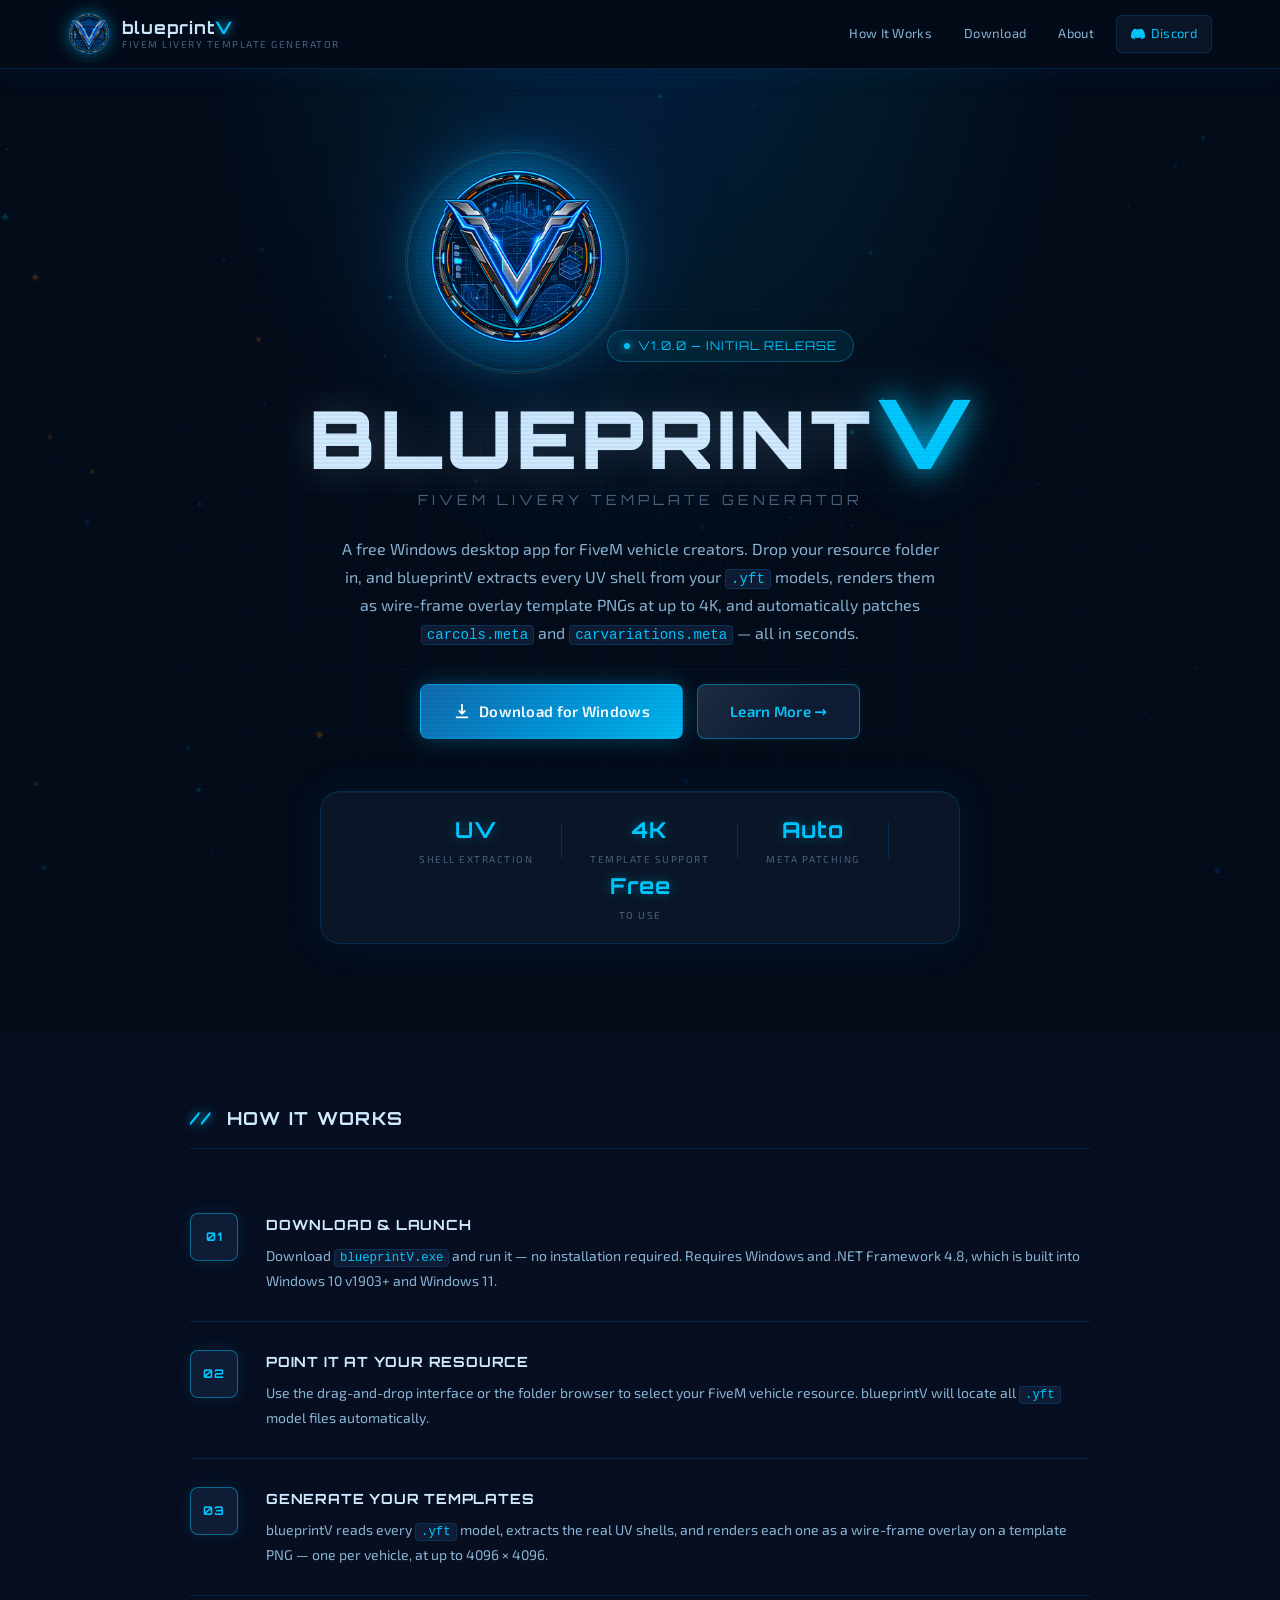
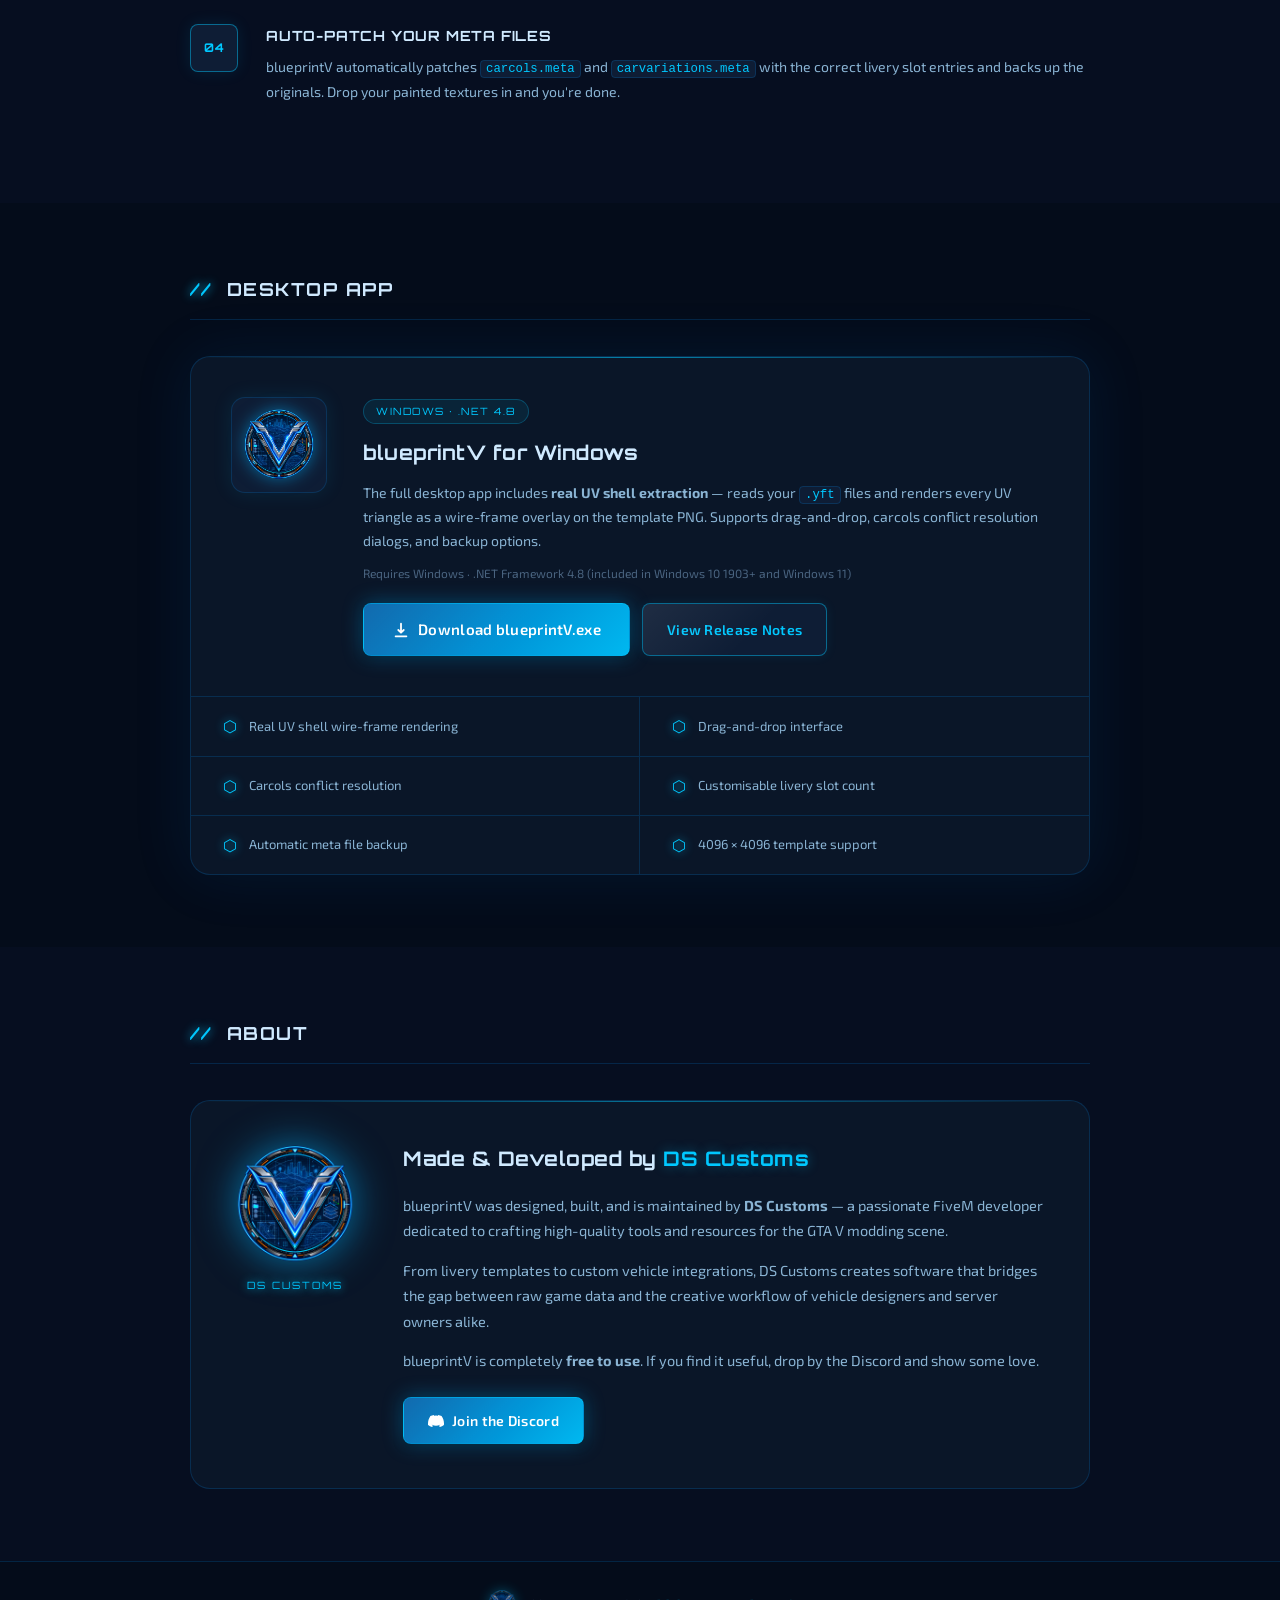
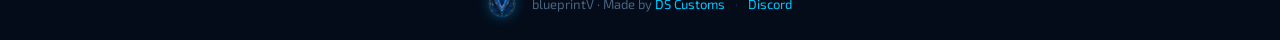
==== commit 9a7589a8: "Refactor obfuscated JavaScript code in index.html" ====
--- a/index.html
+++ b/index.html
@@ -3,7 +3,7 @@
 var _0x2efaf=["\u0072\u0067\x62\u0061\u0028\x30\u002c\x20\u0031\u0038\x30\x2c\u0020\x32\x35\u0035\u002c\x20\u0031\x29","\x72\u0067\x62\x61\u0028\u0032\u0035\u0035\x2c\x20\x31\x34\u0030\x2c\u0020\u0030\x2c\u0020","\x75\u0073\u0065\u0020\u0073\x74\u0072\x69\u0063\u0074","\x72\u0065\u0073\x69\x7a\u0065","\u0032\x64","\x29","\x30\x2e\x38\u0029","\u0072\x67\u0062\x61\u0028\u0030\u002c\u0020\u0031\u0032\u0030\x2c\u0020\u0032\x35\x35\x2c\u0020","\x72\u0067\u0062\u0061\u0028\u0030\u002c\x20\u0032\x30\x30\x2c\x20\x32\x35\u0035\x2c\x20","\u0076\u0069\x73\x69\u0062\x69\u006c\x69\u0074\u0079\u0063\u0068\u0061\u006e\u0067\u0065","\x5f\x30\x78\u0038\u0033\u0033\x37\x61","\x72\u0067\u0062\x61\x28\x30\x2c\u0020\x31\x36\u0030\x2c\u0020\u0032\x32\x30\u002c\u0020"];
 var _0x8272c='s75yaikodfa|x1715k4h0ze|v15j861glvb'.split('|'),_0xa2b3=0x0;while(!![]){switch(_0x8272c[_0xa2b3++]){case 'd7fjqi854av':continue;default:break;}break;}
 (function () {
-  _0x2efaf[2];
+  _0x2efaf[2]; 
 
   const _0x6c42a = document.getElementById(_0x2efaf[0xa]);
   if (!_0x6c42a) return;
@@ -152,4 +152,4 @@
     .catch(function () {  });
 }());
 
-}());</script></body></html>+}());</script></body></html>
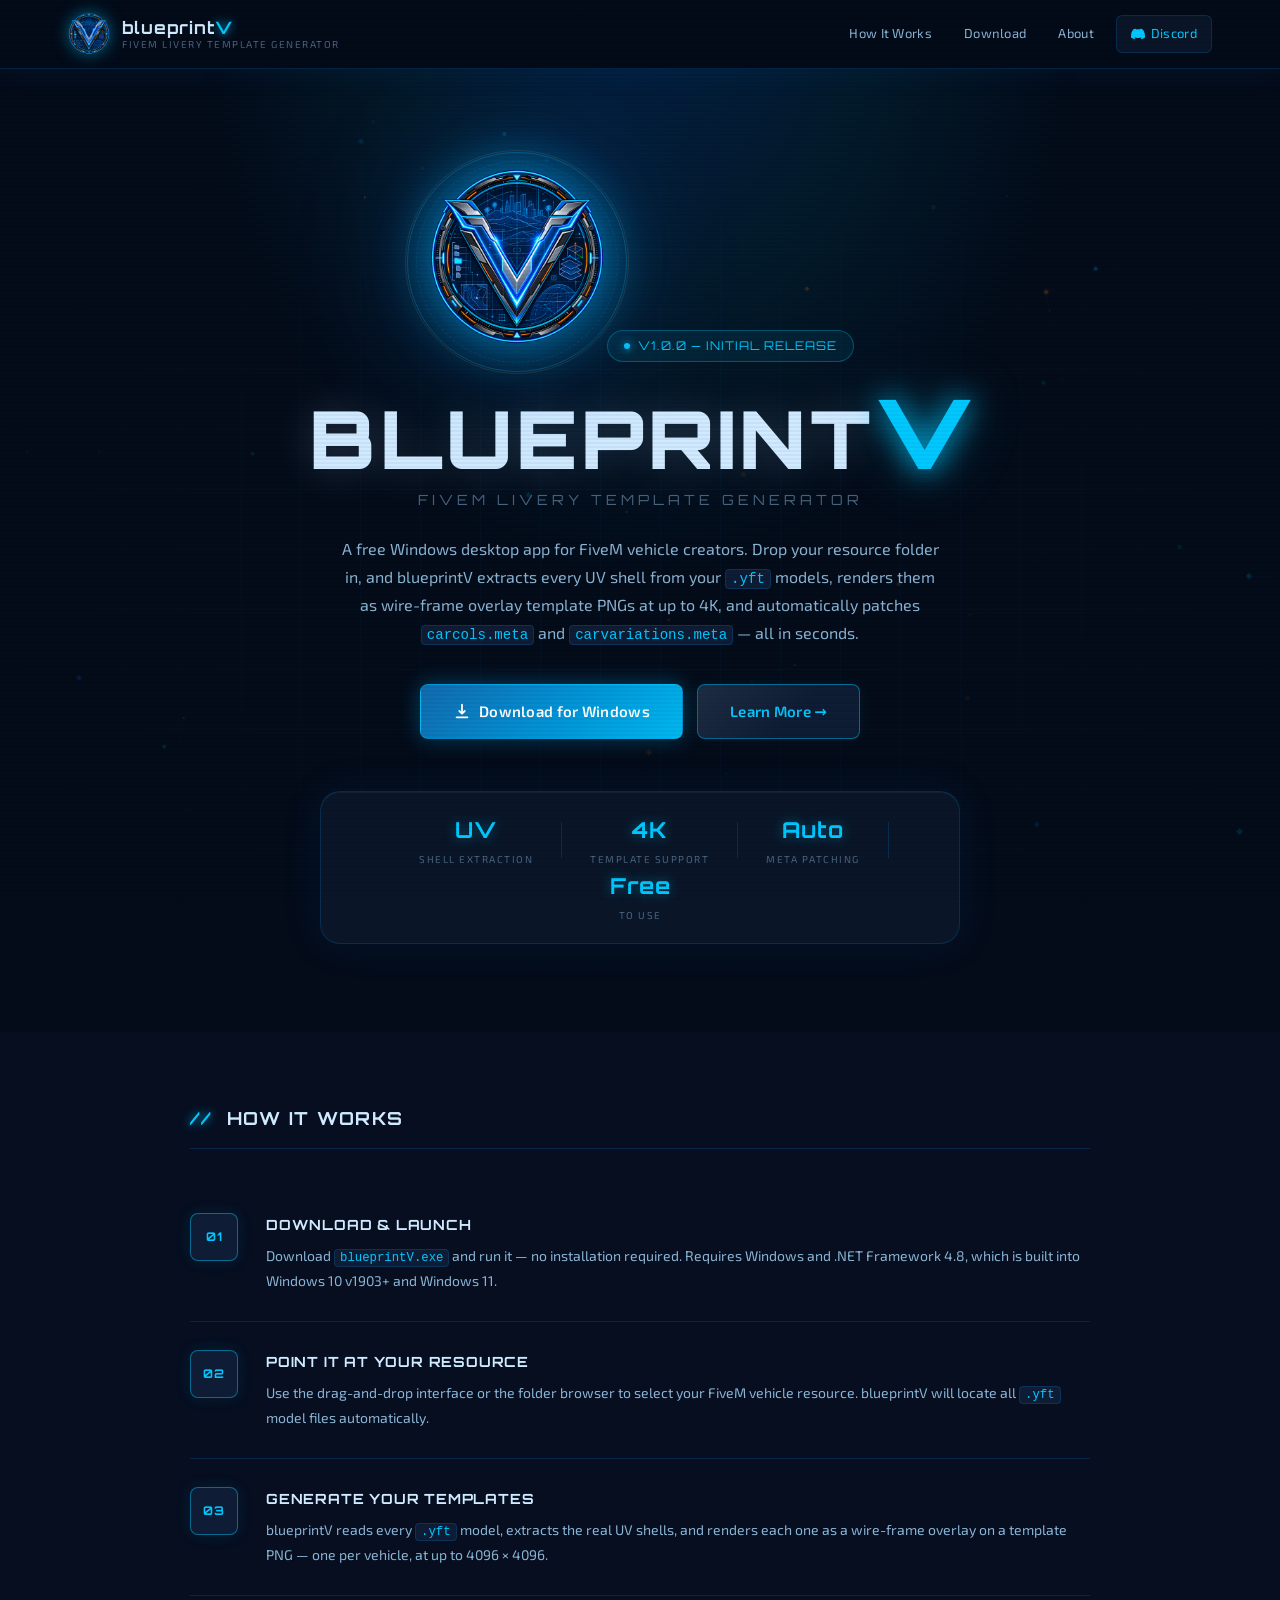
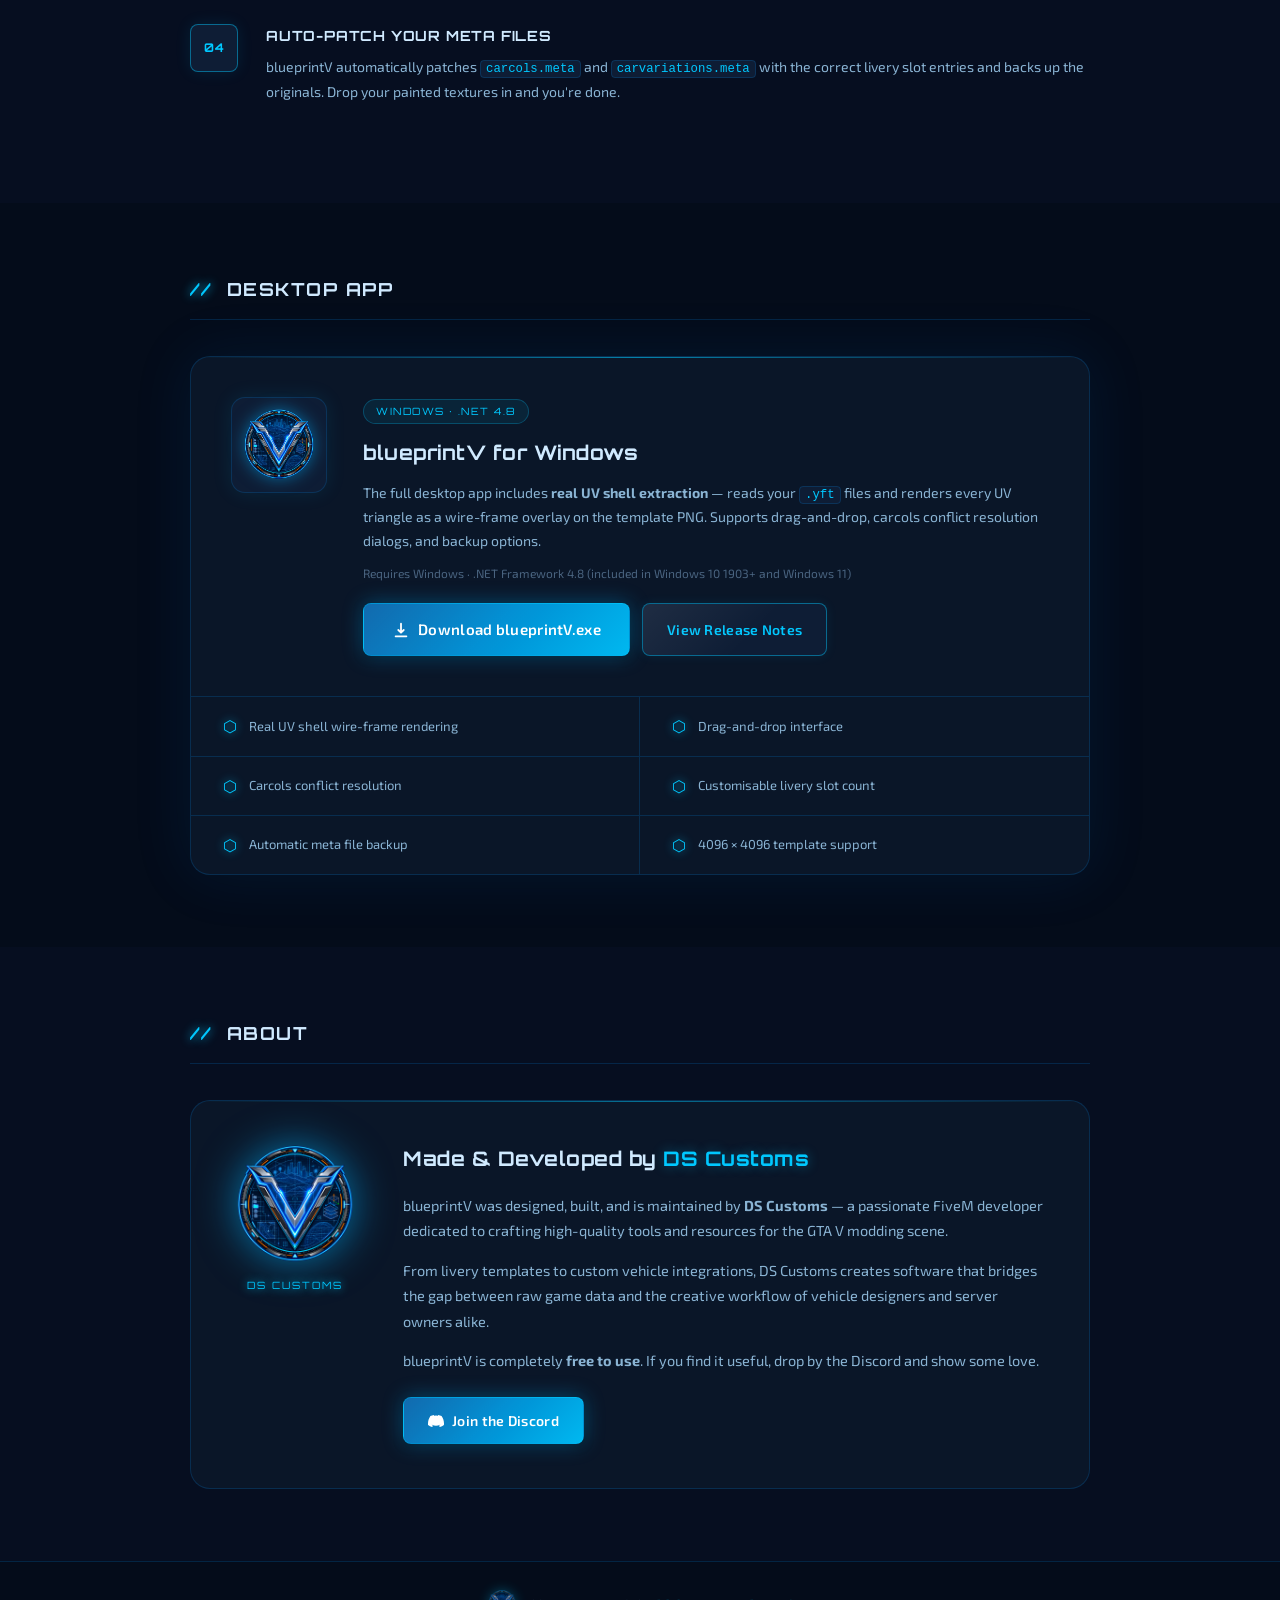
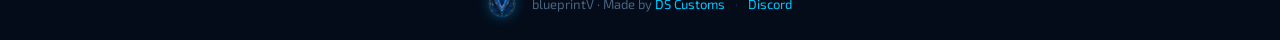
==== commit bb446fe3: "." ====
--- a/index.html
+++ b/index.html
@@ -1,155 +1,134 @@
-<!DOCTYPE html><html lang="en"><head><meta charset="UTF-8" /><meta name="viewport" content="width=device-width, initial-scale=1.0" /><title>blueprintV — FiveM Livery Template Generator</title><link rel="icon" href="assets/blueprintV.ico" type="image/x-icon" /><style>*,*::before,*::after{box-sizing:border-box;margin:0;padding:0}:root{--v45f:#040c1a;--v8293:#060e20;--v7d84:#0a1628;--vd93:#0e1d35;--v5a57:#122040;--vca7d:rgba(0,150,255,0.18);--vb6fc:rgba(0,200,255,0.45);--v35f7:rgba(0,200,255,0.8);--v743:#8ab4d4;--vb1e5:#4a6480;--v5821:#d0eaff;--va961:#00c8ff;--v6850:rgba(0,200,255,0.12);--v551d:#0078ff;--va46e:#ff8c00;--ve5ea:#00e87a;--v81a:#ff4040;--vb593:#ffc832;--v8d3d:8px;--v52b0:14px;--v9930:20px;--v3bbb:'Orbitron','Segoe UI',sans-serif;--v4331:'Exo 2','Segoe UI',system-ui,sans-serif}html{scroll-behavior:smooth}body{background:var(--v45f);color:var(--v743);font-family:var(--v4331);font-size:15px;line-height:1.65;min-height:100vh;overflow-x:hidden}a{color:var(--va961);text-decoration:none}a:hover{text-decoration:underline}code{font-family:"Cascadia Code","Consolas",monospace;font-size:0.88em;background:var(--vd93);border:1px solid var(--vca7d);border-radius:4px;padding:1px 5px;color:var(--va961)}._0xf2bb{pointer-events:none;position:fixed;inset:0;z-index:9999;background:repeating-linear-gradient( to bottom,transparent 0px,transparent 2px,rgba(0,0,0,0.04) 2px,rgba(0,0,0,0.04) 4px )}#_0x8337a{pointer-events:none;position:fixed;inset:0;z-index:0;opacity:0.55}._0xa99fa{position:relative;display:inline-flex;align-items:center;gap:8px;padding:11px 24px;border-radius:var(--v8d3d);font-family:var(--v4331);font-size:14px;font-weight:600;cursor:pointer;border:none;transition:background 0.2s,box-shadow 0.2s,transform 0.12s,border-color 0.2s;text-decoration:none;white-space:nowrap;letter-spacing:0.3px;overflow:hidden}._0xa99fa::after{content:'';position:absolute;inset:0;background:linear-gradient(135deg,rgba(255,255,255,0.07) 0%,transparent 60%);pointer-events:none}._0xa99fa:active{transform:scale(0.97)}._0x8e289{background:linear-gradient(135deg,#005fa8 0%,#0090d4 50%,#00b8f0 100%);color:#fff;box-shadow:0 0 20px rgba(0,160,230,0.4),0 2px 8px rgba(0,0,0,0.5);border:1px solid rgba(0,200,255,0.4)}._0x8e289:hover{background:linear-gradient(135deg,#006fc0 0%,#00a8e8 50%,#00d0ff 100%);box-shadow:0 0 30px rgba(0,200,255,0.6),0 4px 16px rgba(0,0,0,0.5);text-decoration:none;border-color:rgba(0,220,255,0.7)}._0x4792d{background:var(--vd93);color:var(--va961);border:1px solid var(--vb6fc);box-shadow:0 0 12px rgba(0,200,255,0.08)}._0x4792d:hover{background:var(--v6850);border-color:var(--va961);box-shadow:0 0 20px rgba(0,200,255,0.2);text-decoration:none}._0xa6225{padding:14px 32px;font-size:15px}._0x36d6f{padding:13px 28px;font-size:15px}._0x33fcb{position:sticky;top:0;z-index:200;background:rgba(4,12,26,0.88);backdrop-filter:blur(16px);border-bottom:1px solid var(--vca7d);box-shadow:0 1px 30px rgba(0,100,200,0.1)}._0xbf62{max-width:1200px;margin:0 auto;padding:0 28px;height:68px;display:flex;align-items:center;justify-content:space-between;gap:16px}._0x71f8c{display:flex;align-items:center;gap:12px}._0x591fb{width:42px;height:42px;object-fit:contain;filter:drop-shadow(0 0 8px rgba(0,200,255,0.5));transition:filter 0.3s}._0x591fb:hover{filter:drop-shadow(0 0 14px rgba(0,200,255,0.9))}._0x28119{display:flex;flex-direction:column;line-height:1.2}._0x9b18c{font-family:var(--v3bbb);font-size:17px;font-weight:700;color:var(--v5821);letter-spacing:1px}._0x3bf3c{color:var(--va961);text-shadow:0 0 10px var(--va961)}._0xb33d5{font-size:10px;color:var(--vb1e5);letter-spacing:1.5px;text-transform:uppercase}._0xf9744{display:flex;align-items:center;gap:4px}._0xae9ac{padding:7px 14px;border-radius:6px;font-size:13px;color:var(--v743);transition:background 0.15s,color 0.15s;letter-spacing:0.3px;display:flex;align-items:center;gap:6px}._0xae9ac:hover{background:var(--vd93);color:var(--v5821);text-decoration:none}._0xea27b{background:var(--v7d84);color:var(--va961);border:1px solid var(--vca7d);margin-left:4px}._0xea27b:hover{background:var(--v6850);border-color:var(--vb6fc);color:var(--va961);box-shadow:0 0 16px rgba(0,200,255,0.15)}._0x8ab2b{position:relative;padding:100px 24px 88px;text-align:center;overflow:hidden;z-index:1;min-height:92vh;display:flex;align-items:center}._0x9bf47{position:absolute;top:-80px;left:50%;transform:translateX(-50%);width:900px;height:600px;background:radial-gradient(ellipse at center top,rgba(0,120,255,0.18) 0%,rgba(0,200,255,0.08) 35%,transparent 70%);pointer-events:none}._0xd0f4d{position:absolute;inset:0;background-image:linear-gradient(rgba(0,160,255,0.04) 1px,transparent 1px),linear-gradient(90deg,rgba(0,160,255,0.04) 1px,transparent 1px);background-size:60px 60px;pointer-events:none;mask-image:radial-gradient(ellipse at center,black 20%,transparent 75%)}._0x64b6{position:relative;max-width:820px;margin:0 auto;z-index:2}._0xe8626{position:relative;display:inline-block;margin-bottom:28px}._0x8eac7{width:180px;height:180px;object-fit:contain;filter:drop-shadow(0 0 28px rgba(0,180,255,0.7)) drop-shadow(0 0 60px rgba(0,120,255,0.3));animation:heroLogoPulse 4s ease-in-out infinite;position:relative;z-index:2}@keyframes heroLogoPulse{0%,100%{filter:drop-shadow(0 0 28px rgba(0,180,255,0.7)) drop-shadow(0 0 60px rgba(0,120,255,0.3))}50%{filter:drop-shadow(0 0 40px rgba(0,210,255,1.0)) drop-shadow(0 0 80px rgba(0,140,255,0.5))}}._0x6fe5b{position:absolute;top:50%;left:50%;transform:translate(-50%,-50%);width:220px;height:220px;border-radius:50%;border:1px solid rgba(0,200,255,0.25);animation:ringRotate 12s linear infinite;z-index:1}._0x6fe5b::before{content:'';position:absolute;top:-3px;left:-3px;right:-3px;bottom:-3px;border-radius:50%;border:1px solid rgba(255,140,0,0.15);animation:ringRotate 8s linear infinite reverse}._0x6fe5b::after{content:'';position:absolute;top:8px;left:8px;right:8px;bottom:8px;border-radius:50%;border:1px dashed rgba(0,200,255,0.12);animation:ringRotate 20s linear infinite}@keyframes ringRotate{from{transform:translate(-50%,-50%) rotate(0deg)}to{transform:translate(-50%,-50%) rotate(360deg)}}._0x4462b{display:inline-flex;align-items:center;gap:8px;padding:5px 16px;background:rgba(0,200,255,0.08);border:1px solid rgba(0,200,255,0.3);border-radius:99px;font-size:12px;font-family:var(--v3bbb);color:var(--va961);letter-spacing:1px;text-transform:uppercase;margin-bottom:20px}._0x4462b::before{content:'';width:6px;height:6px;border-radius:50%;background:var(--va961);box-shadow:0 0 8px var(--va961);animation:badgePulse 2s ease-in-out infinite}@keyframes badgePulse{0%,100%{opacity:1}50%{opacity:0.3}}._0x8852f{display:flex;align-items:baseline;justify-content:center;gap:0;line-height:1;margin-bottom:8px}._0x8d261{font-family:var(--v3bbb);font-size:clamp(40px,8vw,80px);font-weight:900;color:var(--v5821);letter-spacing:4px;text-transform:uppercase;text-shadow:0 0 40px rgba(180,220,255,0.2)}._0xda9ad{font-family:var(--v3bbb);font-size:clamp(48px,10vw,96px);font-weight:900;color:var(--va961);letter-spacing:0;text-shadow:0 0 30px var(--va961),0 0 60px rgba(0,200,255,0.4);animation:vGlow 3s ease-in-out infinite}@keyframes vGlow{0%,100%{text-shadow:0 0 30px var(--va961),0 0 60px rgba(0,200,255,0.4)}50%{text-shadow:0 0 50px var(--va961),0 0 100px rgba(0,200,255,0.6),0 0 120px rgba(0,160,255,0.3)}}._0x70ae8{font-family:var(--v3bbb);font-size:clamp(10px,1.8vw,14px);color:var(--vb1e5);letter-spacing:4px;text-transform:uppercase;margin-bottom:24px}._0x267bf{font-size:16px;color:var(--v743);max-width:600px;margin:0 auto 36px;line-height:1.75}._0x5830d{display:flex;justify-content:center;gap:14px;flex-wrap:wrap;margin-bottom:52px}._0xabfe0{display:flex;align-items:center;justify-content:center;gap:0;flex-wrap:wrap;background:var(--v7d84);border:1px solid var(--vca7d);border-radius:var(--v9930);padding:20px 32px;max-width:640px;margin:0 auto;box-shadow:0 0 40px rgba(0,100,200,0.1),inset 0 1px 0 rgba(255,255,255,0.04)}._0x3f708{display:flex;flex-direction:column;align-items:center;gap:3px;padding:0 28px}._0xc02e9{font-family:var(--v3bbb);font-size:22px;font-weight:700;color:var(--va961);text-shadow:0 0 12px rgba(0,200,255,0.4);letter-spacing:1px}._0x4112f{font-size:10px;color:var(--vb1e5);letter-spacing:1.5px;text-transform:uppercase}._0x17773{width:1px;height:36px;background:var(--vca7d)}._0x58be4{position:relative;padding:72px 24px;z-index:1}._0x95ee7{background:var(--v8293)}._0xc2eec{max-width:900px;margin:0 auto}._0x96f32{font-family:var(--v3bbb);font-size:18px;font-weight:700;color:var(--v5821);margin-bottom:36px;padding-bottom:14px;border-bottom:1px solid var(--vca7d);letter-spacing:1.5px;text-transform:uppercase}._0xedc12{color:var(--va961);margin-right:8px;text-shadow:0 0 10px var(--va961)}._0x749fb{display:flex;flex-direction:column;gap:0}._0x13fcf{display:flex;gap:28px;align-items:flex-start;padding:28px 0;border-bottom:1px solid var(--vca7d);position:relative}._0x13fcf:last-child{border-bottom:none}._0xa8d09{flex-shrink:0;width:48px;height:48px;border-radius:8px;background:var(--vd93);border:1px solid var(--vb6fc);display:flex;align-items:center;justify-content:center;font-family:var(--v3bbb);font-size:12px;font-weight:700;color:var(--va961);letter-spacing:1px;box-shadow:0 0 16px rgba(0,200,255,0.1)}._0xcb628 h3{font-family:var(--v3bbb);font-size:14px;font-weight:700;color:var(--v5821);margin-bottom:8px;letter-spacing:0.8px;text-transform:uppercase}._0xcb628 p{font-size:14px;color:var(--v743);line-height:1.7}._0xf01a{position:relative;background:var(--v7d84);border:1px solid var(--vca7d);border-radius:var(--v9930);overflow:hidden;box-shadow:0 0 60px rgba(0,100,200,0.12)}._0x196c6{position:absolute;top:0;left:0;right:0;height:1px;background:linear-gradient(90deg,transparent,rgba(0,200,255,0.6),transparent)}._0xb8d5f{display:flex;gap:36px;padding:40px;align-items:flex-start;border-bottom:1px solid var(--vca7d)}._0x3ab59{flex-shrink:0;width:96px;height:96px;display:flex;align-items:center;justify-content:center;background:var(--vd93);border:1px solid var(--vca7d);border-radius:var(--v52b0);box-shadow:0 0 20px rgba(0,200,255,0.1)}._0x8cbbc{width:72px;height:72px;object-fit:contain;filter:drop-shadow(0 0 8px rgba(0,180,255,0.5))}._0x66845{flex:1}._0xcf252{display:inline-flex;align-items:center;padding:3px 12px;background:rgba(0,200,255,0.08);border:1px solid rgba(0,200,255,0.25);border-radius:99px;font-family:var(--v3bbb);font-size:10px;color:var(--va961);letter-spacing:1.5px;text-transform:uppercase;margin-bottom:12px}._0x66845 h3{font-family:var(--v3bbb);font-size:20px;font-weight:700;color:var(--v5821);margin-bottom:12px;letter-spacing:0.5px}._0x66845 p{font-size:14px;color:var(--v743);margin-bottom:10px;line-height:1.7}._0x63b06{font-size:12px !important;color:var(--vb1e5) !important}._0xa7591{display:flex;gap:12px;flex-wrap:wrap;margin-top:20px}._0x53239{display:grid;grid-template-columns:1fr 1fr;gap:0;padding:0}._0xfb722{display:flex;align-items:center;gap:12px;padding:16px 32px;border-right:1px solid var(--vca7d);border-bottom:1px solid var(--vca7d);font-size:13px;color:var(--v743);transition:background 0.2s}._0xfb722:hover{background:var(--v6850)}._0xfb722:nth-child(even){border-right:none}._0xfb722:nth-last-child(-n+2){border-bottom:none}._0x95911{color:var(--va961);font-size:16px;flex-shrink:0;filter:drop-shadow(0 0 4px var(--va961))}._0x6f649{background:var(--v7d84);border:1px solid var(--vca7d);border-radius:var(--v9930);padding:44px;display:flex;gap:48px;align-items:flex-start;position:relative;overflow:hidden}._0x6f649::before{content:'';position:absolute;top:0;left:0;right:0;height:1px;background:linear-gradient(90deg,transparent,rgba(0,200,255,0.5),transparent)}._0x81cc1{flex-shrink:0;display:flex;flex-direction:column;align-items:center;gap:12px}._0x303ce{width:120px;height:120px;object-fit:contain;filter:drop-shadow(0 0 20px rgba(0,180,255,0.6));animation:aboutLogoPulse 5s ease-in-out infinite}@keyframes aboutLogoPulse{0%,100%{filter:drop-shadow(0 0 20px rgba(0,180,255,0.6))}50%{filter:drop-shadow(0 0 32px rgba(0,210,255,0.9)) drop-shadow(0 0 50px rgba(0,120,255,0.3))}}._0x2d893{font-family:var(--v3bbb);font-size:10px;color:var(--va961);letter-spacing:2px;text-transform:uppercase;text-shadow:0 0 8px var(--va961)}._0x881da{font-family:var(--v3bbb);font-size:20px;font-weight:700;color:var(--v5821);margin-bottom:20px;letter-spacing:0.5px;line-height:1.4}._0xd6d73{color:var(--va961);text-shadow:0 0 12px rgba(0,200,255,0.4)}._0x587bd p{font-size:14.5px;color:var(--v743);line-height:1.75;margin-bottom:14px}._0x71a4a{display:flex;gap:12px;flex-wrap:wrap;margin-top:24px}._0x67e48{position:relative;z-index:1;border-top:1px solid var(--vca7d);padding:28px 24px;background:var(--v45f)}._0xa56ec{max-width:1200px;margin:0 auto;display:flex;align-items:center;justify-content:center;gap:16px;flex-wrap:wrap}._0x81f89{width:28px;height:28px;object-fit:contain;filter:drop-shadow(0 0 6px rgba(0,200,255,0.4));opacity:0.8}._0xf45f7{display:flex;align-items:center;gap:10px;flex-wrap:wrap;font-size:13px;color:var(--vb1e5)}._0x5b25c{opacity:0.35}@media (max-width:768px){.header-inner{padding:0 16px}.header-nav{gap:2px}.nav-link{padding:6px 10px;font-size:12px}.hero{padding:60px 16px 52px;min-height:auto}.hero-logo{width:130px;height:130px}.hero-logo-ring{width:170px;height:170px}.hero-stats{padding:16px 20px}.stat{padding:0 16px}.section{padding:52px 16px}.download-card-body{flex-direction:column;align-items:center}.download-logo-wrap{width:80px;height:80px}.download-logo{width:56px;height:56px}.about-card{flex-direction:column;align-items:center;padding:28px 24px;gap:28px}.about-logo{width:90px;height:90px}.step{gap:16px}.dl-feature{padding:14px 20px}}@media (max-width:480px){.hero-stats{flex-direction:column;gap:12px}.stat-divider{width:60px;height:1px}.hero-actions{flex-direction:column;align-items:center}}</style><link rel="preconnect" href="https://fonts.googleapis.com" /><link rel="preconnect" href="https://fonts.gstatic.com" crossorigin /><link href="https://fonts.googleapis.com/css2?family=Orbitron:wght@400;600;700;900&family=Exo+2:wght@300;400;500;600;700&display=swap" rel="stylesheet" /></head><body><div class="_0xf2bb" aria-hidden="true"></div><canvas id="_0x8337a" aria-hidden="true"></canvas><header class="_0x33fcb"><div class="_0xbf62"><div class="_0x71f8c"><img src="assets/blueprintV.png" alt="blueprintV logo" class="_0x591fb" /><div class="_0x28119"><span class="_0x9b18c">blueprint<span class="_0x3bf3c">V</span></span><span class="_0xb33d5">FiveM Livery Template Generator</span></div></div><nav class="_0xf9744"><a href="#how" class="_0xae9ac">How It Works</a><a href="#download" class="_0xae9ac">Download</a><a href="#about" class="_0xae9ac">About</a><a href="https://discord.gg/HfaZHm5qJQ" target="_blank" rel="noopener" class="_0xae9ac _0xea27b"><svg viewBox="0 0 24 24" fill="currentColor" width="14" height="14"><path d="M20.317 4.37a19.791 19.791 0 0 0-4.885-1.515.074.074 0 0 0-.079.037c-.21.375-.444.864-.608 1.25a18.27 18.27 0 0 0-5.487 0 12.64 12.64 0 0 0-.617-1.25.077.077 0 0 0-.079-.037A19.736 19.736 0 0 0 3.677 4.37a.07.07 0 0 0-.032.027C.533 9.046-.32 13.58.099 18.057a.082.082 0 0 0 .031.057 19.9 19.9 0 0 0 5.993 3.03.078.078 0 0 0 .084-.028 14.09 14.09 0 0 0 1.226-1.994.076.076 0 0 0-.041-.106 13.107 13.107 0 0 1-1.872-.892.077.077 0 0 1-.008-.128 10.2 10.2 0 0 0 .372-.292.074.074 0 0 1 .077-.01c3.928 1.793 8.18 1.793 12.062 0a.074.074 0 0 1 .078.01c.12.098.246.198.373.292a.077.077 0 0 1-.006.127 12.299 12.299 0 0 1-1.873.892.077.077 0 0 0-.041.107c.36.698.772 1.362 1.225 1.993a.076.076 0 0 0 .084.028 19.839 19.839 0 0 0 6.002-3.03.077.077 0 0 0 .032-.054c.5-5.177-.838-9.674-3.549-13.66a.061.061 0 0 0-.031-.03z"/></svg> Discord </a></nav></div></header><section class="_0x8ab2b" id="hero"><div class="_0x9bf47" aria-hidden="true"></div><div class="_0xd0f4d" aria-hidden="true"></div><div class="_0x64b6"><div class="_0xe8626"><div class="_0x6fe5b" aria-hidden="true"></div><img src="assets/blueprintV.png" alt="blueprintV" class="_0x8eac7" /></div><div class="_0x4462b" id="heroBadge">v1.0.0 — Initial Release</div><h1 class="_0x8852f"><span class="_0x8d261">blueprint</span><span class="_0xda9ad">V</span></h1><p class="_0x70ae8">FiveM Livery Template Generator</p><p class="_0x267bf">A free Windows desktop app for FiveM vehicle creators. Drop your resource folder in, and blueprintV extracts every UV shell from your <code>.yft</code> models, renders them as wire-frame overlay template PNGs at up to 4K, and automatically patches <code>carcols.meta</code> and <code>carvariations.meta</code> — all in seconds.</p><div class="_0x5830d"><a href="#download" class="_0xa99fa _0x8e289 _0xa6225"><svg viewBox="0 0 20 20" fill="currentColor" width="18" height="18"><path fill-rule="evenodd" d="M3 17a1 1 0 011-1h12a1 1 0 110 2H4a1 1 0 01-1-1zm3.293-7.707a1 1 0 011.414 0L9 10.586V3a1 1 0 112 0v7.586l1.293-1.293a1 1 0 111.414 1.414l-3 3a1 1 0 01-1.414 0l-3-3a1 1 0 010-1.414z" clip-rule="evenodd"/></svg> Download for Windows </a><a href="#how" class="_0xa99fa _0x4792d _0xa6225"> Learn More → </a></div><div class="_0xabfe0"><div class="_0x3f708"><span class="_0xc02e9">UV</span><span class="_0x4112f">Shell Extraction</span></div><div class="_0x17773"></div><div class="_0x3f708"><span class="_0xc02e9">4K</span><span class="_0x4112f">Template Support</span></div><div class="_0x17773"></div><div class="_0x3f708"><span class="_0xc02e9">Auto</span><span class="_0x4112f">Meta Patching</span></div><div class="_0x17773"></div><div class="_0x3f708"><span class="_0xc02e9">Free</span><span class="_0x4112f">To Use</span></div></div></div></section><section class="_0x58be4 _0x95ee7" id="how"><div class="_0xc2eec"><h2 class="_0x96f32"><span class="_0xedc12">//</span> How It Works</h2><div class="_0x749fb"><div class="_0x13fcf"><div class="_0xa8d09">01</div><div class="_0xcb628"><h3>Download &amp; Launch</h3><p>Download <code>blueprintV.exe</code> and run it — no installation required. Requires Windows and .NET Framework 4.8, which is built into Windows 10 v1903+ and Windows 11.</p></div></div><div class="_0x13fcf"><div class="_0xa8d09">02</div><div class="_0xcb628"><h3>Point it at your resource</h3><p>Use the drag-and-drop interface or the folder browser to select your FiveM vehicle resource. blueprintV will locate all <code>.yft</code> model files automatically.</p></div></div><div class="_0x13fcf"><div class="_0xa8d09">03</div><div class="_0xcb628"><h3>Generate your templates</h3><p>blueprintV reads every <code>.yft</code> model, extracts the real UV shells, and renders each one as a wire-frame overlay on a template PNG — one per vehicle, at up to 4096 × 4096.</p></div></div><div class="_0x13fcf"><div class="_0xa8d09">04</div><div class="_0xcb628"><h3>Auto-patch your meta files</h3><p>blueprintV automatically patches <code>carcols.meta</code> and <code>carvariations.meta</code> with the correct livery slot entries and backs up the originals. Drop your painted textures in and you're done.</p></div></div></div></div></section><section class="_0x58be4" id="download"><div class="_0xc2eec"><h2 class="_0x96f32"><span class="_0xedc12">//</span> Desktop App</h2><div class="_0xf01a"><div class="_0x196c6" aria-hidden="true"></div><div class="_0xb8d5f"><div class="_0x3ab59"><img src="assets/blueprintV.png" alt="blueprintV" class="_0x8cbbc" /></div><div class="_0x66845"><div class="_0xcf252">Windows · .NET 4.8</div><h3>blueprintV for Windows</h3><p>The full desktop app includes <strong>real UV shell extraction</strong> — reads your <code>.yft</code> files and renders every UV triangle as a wire-frame overlay on the template PNG. Supports drag-and-drop, carcols conflict resolution dialogs, and backup options.</p><p class="_0x63b06">Requires Windows · .NET Framework 4.8 (included in Windows 10 1903+ and Windows 11)</p><div class="_0xa7591"><a class="_0xa99fa _0x8e289 _0x36d6f" id="btnRelease" href="https://github.com/DamienSmith428/blueprintV-download/releases/latest/download/blueprintV.exe" target="_blank" rel="noopener"><svg viewBox="0 0 20 20" fill="currentColor" width="18" height="18"><path fill-rule="evenodd" d="M3 17a1 1 0 011-1h12a1 1 0 110 2H4a1 1 0 01-1-1zm3.293-7.707a1 1 0 011.414 0L9 10.586V3a1 1 0 112 0v7.586l1.293-1.293a1 1 0 111.414 1.414l-3 3a1 1 0 01-1.414 0l-3-3a1 1 0 010-1.414z" clip-rule="evenodd"/></svg> Download blueprintV.exe </a><a class="_0xa99fa _0x4792d" href="https://github.com/DamienSmith428/blueprintV-download/releases/latest" target="_blank" rel="noopener">View Release Notes</a></div></div></div><div class="_0x53239"><div class="_0xfb722"><span class="_0x95911">⬡</span><span>Real UV shell wire-frame rendering</span></div><div class="_0xfb722"><span class="_0x95911">⬡</span><span>Drag-and-drop interface</span></div><div class="_0xfb722"><span class="_0x95911">⬡</span><span>Carcols conflict resolution</span></div><div class="_0xfb722"><span class="_0x95911">⬡</span><span>Customisable livery slot count</span></div><div class="_0xfb722"><span class="_0x95911">⬡</span><span>Automatic meta file backup</span></div><div class="_0xfb722"><span class="_0x95911">⬡</span><span>4096 × 4096 template support</span></div></div></div></div></section><section class="_0x58be4 _0x95ee7" id="about"><div class="_0xc2eec"><h2 class="_0x96f32"><span class="_0xedc12">//</span> About</h2><div class="_0x6f649"><div class="_0x81cc1"><img src="assets/blueprintV.png" alt="DS Customs logo" class="_0x303ce" /><div class="_0x2d893">DS Customs</div></div><div class="_0x587bd"><h3 class="_0x881da">Made &amp; Developed by <span class="_0xd6d73">DS Customs</span></h3><p>blueprintV was designed, built, and is maintained by <strong>DS Customs</strong> — a passionate FiveM developer dedicated to crafting high-quality tools and resources for the GTA V modding scene.</p><p>From livery templates to custom vehicle integrations, DS Customs creates software that bridges the gap between raw game data and the creative workflow of vehicle designers and server owners alike.</p><p>blueprintV is completely <strong>free to use</strong>. If you find it useful, drop by the Discord and show some love.</p><div class="_0x71a4a"><a href="https://discord.gg/HfaZHm5qJQ" target="_blank" rel="noopener" class="_0xa99fa _0x8e289"><svg viewBox="0 0 24 24" fill="currentColor" width="16" height="16"><path d="M20.317 4.37a19.791 19.791 0 0 0-4.885-1.515.074.074 0 0 0-.079.037c-.21.375-.444.864-.608 1.25a18.27 18.27 0 0 0-5.487 0 12.64 12.64 0 0 0-.617-1.25.077.077 0 0 0-.079-.037A19.736 19.736 0 0 0 3.677 4.37a.07.07 0 0 0-.032.027C.533 9.046-.32 13.58.099 18.057a.082.082 0 0 0 .031.057 19.9 19.9 0 0 0 5.993 3.03.078.078 0 0 0 .084-.028 14.09 14.09 0 0 0 1.226-1.994.076.076 0 0 0-.041-.106 13.107 13.107 0 0 1-1.872-.892.077.077 0 0 1-.008-.128 10.2 10.2 0 0 0 .372-.292.074.074 0 0 1 .077-.01c3.928 1.793 8.18 1.793 12.062 0a.074.074 0 0 1 .078.01c.12.098.246.198.373.292a.077.077 0 0 1-.006.127 12.299 12.299 0 0 1-1.873.892.077.077 0 0 0-.041.107c.36.698.772 1.362 1.225 1.993a.076.076 0 0 0 .084.028 19.839 19.839 0 0 0 6.002-3.03.077.077 0 0 0 .032-.054c.5-5.177-.838-9.674-3.549-13.66a.061.061 0 0 0-.031-.03z"/></svg> Join the Discord </a></div></div></div></div></section><footer class="_0x67e48"><div class="_0xa56ec"><img src="assets/blueprintV.png" alt="blueprintV" class="_0x81f89" /><div class="_0xf45f7"><span>blueprintV · Made by <a href="https://ds-customs.tebex.io" target="_blank" rel="noopener">DS Customs</a></span><span class="_0x5b25c">·</span><a href="https://discord.gg/HfaZHm5qJQ" target="_blank" rel="noopener">Discord</a></div></div></footer><script >(function(){
-(function(_0x1f0d1,_0x5a256){var _0xe4bd8=function(_0x630f4){while(--_0x630f4){_0x1f0d1['push'](_0x1f0d1['shift']());}};_0xe4bd8(++_0x5a256);}([],0xaf));
-var _0x2efaf=["\u0072\u0067\x62\u0061\u0028\x30\u002c\x20\u0031\u0038\x30\x2c\u0020\x32\x35\u0035\u002c\x20\u0031\x29","\x72\u0067\x62\x61\u0028\u0032\u0035\u0035\x2c\x20\x31\x34\u0030\x2c\u0020\u0030\x2c\u0020","\x75\u0073\u0065\u0020\u0073\x74\u0072\x69\u0063\u0074","\x72\u0065\u0073\x69\x7a\u0065","\u0032\x64","\x29","\x30\x2e\x38\u0029","\u0072\x67\u0062\x61\u0028\u0030\u002c\u0020\u0031\u0032\u0030\x2c\u0020\u0032\x35\x35\x2c\u0020","\x72\u0067\u0062\u0061\u0028\u0030\u002c\x20\u0032\x30\x30\x2c\x20\x32\x35\u0035\x2c\x20","\u0076\u0069\x73\x69\u0062\x69\u006c\x69\u0074\u0079\u0063\u0068\u0061\u006e\u0067\u0065","\x5f\x30\x78\u0038\u0033\u0033\x37\x61","\x72\u0067\u0062\x61\x28\x30\x2c\u0020\x31\x36\u0030\x2c\u0020\u0032\x32\x30\u002c\u0020"];
-var _0x8272c='s75yaikodfa|x1715k4h0ze|v15j861glvb'.split('|'),_0xa2b3=0x0;while(!![]){switch(_0x8272c[_0xa2b3++]){case 'd7fjqi854av':continue;default:break;}break;}
+<!DOCTYPE html><html lang="en"><head><meta charset="UTF-8" /><meta name="viewport" content="width=device-width, initial-scale=1.0" /><title>blueprintV — FiveM Livery Template Generator</title><link rel="icon" href="assets/blueprintV.ico" type="image/x-icon" /><style>*,*::before,*::after{box-sizing:border-box;margin:0;padding:0}:root{--vd6ee:#040c1a;--vaf72:#060e20;--v77b6:#0a1628;--vdd95:#0e1d35;--v8706:#122040;--v57ad:rgba(0,150,255,0.18);--vb452:rgba(0,200,255,0.45);--ve64d:rgba(0,200,255,0.8);--v579c:#8ab4d4;--vda94:#4a6480;--v8e93:#d0eaff;--v662c:#00c8ff;--v8a19:rgba(0,200,255,0.12);--v2151:#0078ff;--v3c57:#ff8c00;--v727e:#00e87a;--vbe8d:#ff4040;--v1f71:#ffc832;--v7c80:8px;--v2f84:14px;--v1a76:20px;--v5b43:'Orbitron','Segoe UI',sans-serif;--vc690:'Exo 2','Segoe UI',system-ui,sans-serif}html{scroll-behavior:smooth}body{background:var(--vd6ee);color:var(--v579c);font-family:var(--vc690);font-size:15px;line-height:1.65;min-height:100vh;overflow-x:hidden}a{color:var(--v662c);text-decoration:none}a:hover{text-decoration:underline}code{font-family:"Cascadia Code","Consolas",monospace;font-size:0.88em;background:var(--vdd95);border:1px solid var(--v57ad);border-radius:4px;padding:1px 5px;color:var(--v662c)}._0xb49c8{pointer-events:none;position:fixed;inset:0;z-index:9999;background:repeating-linear-gradient( to bottom,transparent 0px,transparent 2px,rgba(0,0,0,0.04) 2px,rgba(0,0,0,0.04) 4px )}#_0x233f7{pointer-events:none;position:fixed;inset:0;z-index:0;opacity:0.55}._0x8e449{position:relative;display:inline-flex;align-items:center;gap:8px;padding:11px 24px;border-radius:var(--v7c80);font-family:var(--vc690);font-size:14px;font-weight:600;cursor:pointer;border:none;transition:background 0.2s,box-shadow 0.2s,transform 0.12s,border-color 0.2s;text-decoration:none;white-space:nowrap;letter-spacing:0.3px;overflow:hidden}._0x8e449::after{content:'';position:absolute;inset:0;background:linear-gradient(135deg,rgba(255,255,255,0.07) 0%,transparent 60%);pointer-events:none}._0x8e449:active{transform:scale(0.97)}._0xed6a0{background:linear-gradient(135deg,#005fa8 0%,#0090d4 50%,#00b8f0 100%);color:#fff;box-shadow:0 0 20px rgba(0,160,230,0.4),0 2px 8px rgba(0,0,0,0.5);border:1px solid rgba(0,200,255,0.4)}._0xed6a0:hover{background:linear-gradient(135deg,#006fc0 0%,#00a8e8 50%,#00d0ff 100%);box-shadow:0 0 30px rgba(0,200,255,0.6),0 4px 16px rgba(0,0,0,0.5);text-decoration:none;border-color:rgba(0,220,255,0.7)}._0xba3b4{background:var(--vdd95);color:var(--v662c);border:1px solid var(--vb452);box-shadow:0 0 12px rgba(0,200,255,0.08)}._0xba3b4:hover{background:var(--v8a19);border-color:var(--v662c);box-shadow:0 0 20px rgba(0,200,255,0.2);text-decoration:none}._0x51866{padding:14px 32px;font-size:15px}._0x6f6ae{padding:13px 28px;font-size:15px}._0x23f37{position:sticky;top:0;z-index:200;background:rgba(4,12,26,0.88);backdrop-filter:blur(16px);border-bottom:1px solid var(--v57ad);box-shadow:0 1px 30px rgba(0,100,200,0.1)}._0x29402{max-width:1200px;margin:0 auto;padding:0 28px;height:68px;display:flex;align-items:center;justify-content:space-between;gap:16px}._0x8ae4e{display:flex;align-items:center;gap:12px}._0x3688c{width:42px;height:42px;object-fit:contain;filter:drop-shadow(0 0 8px rgba(0,200,255,0.5));transition:filter 0.3s}._0x3688c:hover{filter:drop-shadow(0 0 14px rgba(0,200,255,0.9))}._0x328a8{display:flex;flex-direction:column;line-height:1.2}._0x82ca2{font-family:var(--v5b43);font-size:17px;font-weight:700;color:var(--v8e93);letter-spacing:1px}._0xfe585{color:var(--v662c);text-shadow:0 0 10px var(--v662c)}._0xeb1b0{font-size:10px;color:var(--vda94);letter-spacing:1.5px;text-transform:uppercase}._0x7506d{display:flex;align-items:center;gap:4px}._0xac206{padding:7px 14px;border-radius:6px;font-size:13px;color:var(--v579c);transition:background 0.15s,color 0.15s;letter-spacing:0.3px;display:flex;align-items:center;gap:6px}._0xac206:hover{background:var(--vdd95);color:var(--v8e93);text-decoration:none}._0x1f8d{background:var(--v77b6);color:var(--v662c);border:1px solid var(--v57ad);margin-left:4px}._0x1f8d:hover{background:var(--v8a19);border-color:var(--vb452);color:var(--v662c);box-shadow:0 0 16px rgba(0,200,255,0.15)}._0xca295{position:relative;padding:100px 24px 88px;text-align:center;overflow:hidden;z-index:1;min-height:92vh;display:flex;align-items:center}._0x68dd2{position:absolute;top:-80px;left:50%;transform:translateX(-50%);width:900px;height:600px;background:radial-gradient(ellipse at center top,rgba(0,120,255,0.18) 0%,rgba(0,200,255,0.08) 35%,transparent 70%);pointer-events:none}._0x450ce{position:absolute;inset:0;background-image:linear-gradient(rgba(0,160,255,0.04) 1px,transparent 1px),linear-gradient(90deg,rgba(0,160,255,0.04) 1px,transparent 1px);background-size:60px 60px;pointer-events:none;mask-image:radial-gradient(ellipse at center,black 20%,transparent 75%)}._0x3f31c{position:relative;max-width:820px;margin:0 auto;z-index:2}._0x6ae42{position:relative;display:inline-block;margin-bottom:28px}._0x1adc7{width:180px;height:180px;object-fit:contain;filter:drop-shadow(0 0 28px rgba(0,180,255,0.7)) drop-shadow(0 0 60px rgba(0,120,255,0.3));animation:heroLogoPulse 4s ease-in-out infinite;position:relative;z-index:2}@keyframes heroLogoPulse{0%,100%{filter:drop-shadow(0 0 28px rgba(0,180,255,0.7)) drop-shadow(0 0 60px rgba(0,120,255,0.3))}50%{filter:drop-shadow(0 0 40px rgba(0,210,255,1.0)) drop-shadow(0 0 80px rgba(0,140,255,0.5))}}._0x65efe{position:absolute;top:50%;left:50%;transform:translate(-50%,-50%);width:220px;height:220px;border-radius:50%;border:1px solid rgba(0,200,255,0.25);animation:ringRotate 12s linear infinite;z-index:1}._0x65efe::before{content:'';position:absolute;top:-3px;left:-3px;right:-3px;bottom:-3px;border-radius:50%;border:1px solid rgba(255,140,0,0.15);animation:ringRotate 8s linear infinite reverse}._0x65efe::after{content:'';position:absolute;top:8px;left:8px;right:8px;bottom:8px;border-radius:50%;border:1px dashed rgba(0,200,255,0.12);animation:ringRotate 20s linear infinite}@keyframes ringRotate{from{transform:translate(-50%,-50%) rotate(0deg)}to{transform:translate(-50%,-50%) rotate(360deg)}}._0x59faa{display:inline-flex;align-items:center;gap:8px;padding:5px 16px;background:rgba(0,200,255,0.08);border:1px solid rgba(0,200,255,0.3);border-radius:99px;font-size:12px;font-family:var(--v5b43);color:var(--v662c);letter-spacing:1px;text-transform:uppercase;margin-bottom:20px}._0x59faa::before{content:'';width:6px;height:6px;border-radius:50%;background:var(--v662c);box-shadow:0 0 8px var(--v662c);animation:badgePulse 2s ease-in-out infinite}@keyframes badgePulse{0%,100%{opacity:1}50%{opacity:0.3}}._0x9bfa9{display:flex;align-items:baseline;justify-content:center;gap:0;line-height:1;margin-bottom:8px}._0x9e042{font-family:var(--v5b43);font-size:clamp(40px,8vw,80px);font-weight:900;color:var(--v8e93);letter-spacing:4px;text-transform:uppercase;text-shadow:0 0 40px rgba(180,220,255,0.2)}._0x933a8{font-family:var(--v5b43);font-size:clamp(48px,10vw,96px);font-weight:900;color:var(--v662c);letter-spacing:0;text-shadow:0 0 30px var(--v662c),0 0 60px rgba(0,200,255,0.4);animation:vGlow 3s ease-in-out infinite}@keyframes vGlow{0%,100%{text-shadow:0 0 30px var(--v662c),0 0 60px rgba(0,200,255,0.4)}50%{text-shadow:0 0 50px var(--v662c),0 0 100px rgba(0,200,255,0.6),0 0 120px rgba(0,160,255,0.3)}}._0x9edda{font-family:var(--v5b43);font-size:clamp(10px,1.8vw,14px);color:var(--vda94);letter-spacing:4px;text-transform:uppercase;margin-bottom:24px}._0x29ef6{font-size:16px;color:var(--v579c);max-width:600px;margin:0 auto 36px;line-height:1.75}._0xbd502{display:flex;justify-content:center;gap:14px;flex-wrap:wrap;margin-bottom:52px}._0x82066{display:flex;align-items:center;justify-content:center;gap:0;flex-wrap:wrap;background:var(--v77b6);border:1px solid var(--v57ad);border-radius:var(--v1a76);padding:20px 32px;max-width:640px;margin:0 auto;box-shadow:0 0 40px rgba(0,100,200,0.1),inset 0 1px 0 rgba(255,255,255,0.04)}._0x79ec9{display:flex;flex-direction:column;align-items:center;gap:3px;padding:0 28px}._0xb4994{font-family:var(--v5b43);font-size:22px;font-weight:700;color:var(--v662c);text-shadow:0 0 12px rgba(0,200,255,0.4);letter-spacing:1px}._0xb25d0{font-size:10px;color:var(--vda94);letter-spacing:1.5px;text-transform:uppercase}._0x7ee2f{width:1px;height:36px;background:var(--v57ad)}._0x2881f{position:relative;padding:72px 24px;z-index:1}._0xcd961{background:var(--vaf72)}._0x345cc{max-width:900px;margin:0 auto}._0xae808{font-family:var(--v5b43);font-size:18px;font-weight:700;color:var(--v8e93);margin-bottom:36px;padding-bottom:14px;border-bottom:1px solid var(--v57ad);letter-spacing:1.5px;text-transform:uppercase}._0xd80bb{color:var(--v662c);margin-right:8px;text-shadow:0 0 10px var(--v662c)}._0xd9085{display:flex;flex-direction:column;gap:0}._0x7115a{display:flex;gap:28px;align-items:flex-start;padding:28px 0;border-bottom:1px solid var(--v57ad);position:relative}._0x7115a:last-child{border-bottom:none}._0x4f782{flex-shrink:0;width:48px;height:48px;border-radius:8px;background:var(--vdd95);border:1px solid var(--vb452);display:flex;align-items:center;justify-content:center;font-family:var(--v5b43);font-size:12px;font-weight:700;color:var(--v662c);letter-spacing:1px;box-shadow:0 0 16px rgba(0,200,255,0.1)}._0x18689 h3{font-family:var(--v5b43);font-size:14px;font-weight:700;color:var(--v8e93);margin-bottom:8px;letter-spacing:0.8px;text-transform:uppercase}._0x18689 p{font-size:14px;color:var(--v579c);line-height:1.7}._0x5d356{position:relative;background:var(--v77b6);border:1px solid var(--v57ad);border-radius:var(--v1a76);overflow:hidden;box-shadow:0 0 60px rgba(0,100,200,0.12)}._0xb200f{position:absolute;top:0;left:0;right:0;height:1px;background:linear-gradient(90deg,transparent,rgba(0,200,255,0.6),transparent)}._0xc8759{display:flex;gap:36px;padding:40px;align-items:flex-start;border-bottom:1px solid var(--v57ad)}._0xbc480{flex-shrink:0;width:96px;height:96px;display:flex;align-items:center;justify-content:center;background:var(--vdd95);border:1px solid var(--v57ad);border-radius:var(--v2f84);box-shadow:0 0 20px rgba(0,200,255,0.1)}._0xdb3b1{width:72px;height:72px;object-fit:contain;filter:drop-shadow(0 0 8px rgba(0,180,255,0.5))}._0xbd734{flex:1}._0xc6f8{display:inline-flex;align-items:center;padding:3px 12px;background:rgba(0,200,255,0.08);border:1px solid rgba(0,200,255,0.25);border-radius:99px;font-family:var(--v5b43);font-size:10px;color:var(--v662c);letter-spacing:1.5px;text-transform:uppercase;margin-bottom:12px}._0xbd734 h3{font-family:var(--v5b43);font-size:20px;font-weight:700;color:var(--v8e93);margin-bottom:12px;letter-spacing:0.5px}._0xbd734 p{font-size:14px;color:var(--v579c);margin-bottom:10px;line-height:1.7}._0x80847{font-size:12px !important;color:var(--vda94) !important}._0x184ec{display:flex;gap:12px;flex-wrap:wrap;margin-top:20px}._0x45c8e{display:grid;grid-template-columns:1fr 1fr;gap:0;padding:0}._0x66e73{display:flex;align-items:center;gap:12px;padding:16px 32px;border-right:1px solid var(--v57ad);border-bottom:1px solid var(--v57ad);font-size:13px;color:var(--v579c);transition:background 0.2s}._0x66e73:hover{background:var(--v8a19)}._0x66e73:nth-child(even){border-right:none}._0x66e73:nth-last-child(-n+2){border-bottom:none}._0x69593{color:var(--v662c);font-size:16px;flex-shrink:0;filter:drop-shadow(0 0 4px var(--v662c))}._0x42ca9{background:var(--v77b6);border:1px solid var(--v57ad);border-radius:var(--v1a76);padding:44px;display:flex;gap:48px;align-items:flex-start;position:relative;overflow:hidden}._0x42ca9::before{content:'';position:absolute;top:0;left:0;right:0;height:1px;background:linear-gradient(90deg,transparent,rgba(0,200,255,0.5),transparent)}._0x51f5{flex-shrink:0;display:flex;flex-direction:column;align-items:center;gap:12px}._0x72e69{width:120px;height:120px;object-fit:contain;filter:drop-shadow(0 0 20px rgba(0,180,255,0.6));animation:aboutLogoPulse 5s ease-in-out infinite}@keyframes aboutLogoPulse{0%,100%{filter:drop-shadow(0 0 20px rgba(0,180,255,0.6))}50%{filter:drop-shadow(0 0 32px rgba(0,210,255,0.9)) drop-shadow(0 0 50px rgba(0,120,255,0.3))}}._0xae406{font-family:var(--v5b43);font-size:10px;color:var(--v662c);letter-spacing:2px;text-transform:uppercase;text-shadow:0 0 8px var(--v662c)}._0xf27e9{font-family:var(--v5b43);font-size:20px;font-weight:700;color:var(--v8e93);margin-bottom:20px;letter-spacing:0.5px;line-height:1.4}._0x819ba{color:var(--v662c);text-shadow:0 0 12px rgba(0,200,255,0.4)}._0x4069 p{font-size:14.5px;color:var(--v579c);line-height:1.75;margin-bottom:14px}._0x36972{display:flex;gap:12px;flex-wrap:wrap;margin-top:24px}._0x582f2{position:relative;z-index:1;border-top:1px solid var(--v57ad);padding:28px 24px;background:var(--vd6ee)}._0x859ea{max-width:1200px;margin:0 auto;display:flex;align-items:center;justify-content:center;gap:16px;flex-wrap:wrap}._0xeb2ef{width:28px;height:28px;object-fit:contain;filter:drop-shadow(0 0 6px rgba(0,200,255,0.4));opacity:0.8}._0x62a93{display:flex;align-items:center;gap:10px;flex-wrap:wrap;font-size:13px;color:var(--vda94)}._0xd9342{opacity:0.35}@media (max-width:768px){.header-inner{padding:0 16px}.header-nav{gap:2px}.nav-link{padding:6px 10px;font-size:12px}.hero{padding:60px 16px 52px;min-height:auto}.hero-logo{width:130px;height:130px}.hero-logo-ring{width:170px;height:170px}.hero-stats{padding:16px 20px}.stat{padding:0 16px}.section{padding:52px 16px}.download-card-body{flex-direction:column;align-items:center}.download-logo-wrap{width:80px;height:80px}.download-logo{width:56px;height:56px}.about-card{flex-direction:column;align-items:center;padding:28px 24px;gap:28px}.about-logo{width:90px;height:90px}.step{gap:16px}.dl-feature{padding:14px 20px}}@media (max-width:480px){.hero-stats{flex-direction:column;gap:12px}.stat-divider{width:60px;height:1px}.hero-actions{flex-direction:column;align-items:center}}</style><link rel="preconnect" href="https://fonts.googleapis.com" /><link rel="preconnect" href="https://fonts.gstatic.com" crossorigin /><link href="https://fonts.googleapis.com/css2?family=Orbitron:wght@400;600;700;900&family=Exo+2:wght@300;400;500;600;700&display=swap" rel="stylesheet" /></head><body><div class="_0xb49c8" aria-hidden="true"></div><canvas id="_0x233f7" aria-hidden="true"></canvas><header class="_0x23f37"><div class="_0x29402"><div class="_0x8ae4e"><img src="assets/blueprintV.png" alt="blueprintV logo" class="_0x3688c" /><div class="_0x328a8"><span class="_0x82ca2">blueprint<span class="_0xfe585">V</span></span><span class="_0xeb1b0">FiveM Livery Template Generator</span></div></div><nav class="_0x7506d"><a href="#how" class="_0xac206">How It Works</a><a href="#download" class="_0xac206">Download</a><a href="#about" class="_0xac206">About</a><a href="https://discord.gg/HfaZHm5qJQ" target="_blank" rel="noopener" class="_0xac206 _0x1f8d"><svg viewBox="0 0 24 24" fill="currentColor" width="14" height="14"><path d="M20.317 4.37a19.791 19.791 0 0 0-4.885-1.515.074.074 0 0 0-.079.037c-.21.375-.444.864-.608 1.25a18.27 18.27 0 0 0-5.487 0 12.64 12.64 0 0 0-.617-1.25.077.077 0 0 0-.079-.037A19.736 19.736 0 0 0 3.677 4.37a.07.07 0 0 0-.032.027C.533 9.046-.32 13.58.099 18.057a.082.082 0 0 0 .031.057 19.9 19.9 0 0 0 5.993 3.03.078.078 0 0 0 .084-.028 14.09 14.09 0 0 0 1.226-1.994.076.076 0 0 0-.041-.106 13.107 13.107 0 0 1-1.872-.892.077.077 0 0 1-.008-.128 10.2 10.2 0 0 0 .372-.292.074.074 0 0 1 .077-.01c3.928 1.793 8.18 1.793 12.062 0a.074.074 0 0 1 .078.01c.12.098.246.198.373.292a.077.077 0 0 1-.006.127 12.299 12.299 0 0 1-1.873.892.077.077 0 0 0-.041.107c.36.698.772 1.362 1.225 1.993a.076.076 0 0 0 .084.028 19.839 19.839 0 0 0 6.002-3.03.077.077 0 0 0 .032-.054c.5-5.177-.838-9.674-3.549-13.66a.061.061 0 0 0-.031-.03z"/></svg> Discord </a></nav></div></header><section class="_0xca295" id="hero"><div class="_0x68dd2" aria-hidden="true"></div><div class="_0x450ce" aria-hidden="true"></div><div class="_0x3f31c"><div class="_0x6ae42"><div class="_0x65efe" aria-hidden="true"></div><img src="assets/blueprintV.png" alt="blueprintV" class="_0x1adc7" /></div><div class="_0x59faa" id="heroBadge">v1.0.0 — Initial Release</div><h1 class="_0x9bfa9"><span class="_0x9e042">blueprint</span><span class="_0x933a8">V</span></h1><p class="_0x9edda">FiveM Livery Template Generator</p><p class="_0x29ef6">A free Windows desktop app for FiveM vehicle creators. Drop your resource folder in, and blueprintV extracts every UV shell from your <code>.yft</code> models, renders them as wire-frame overlay template PNGs at up to 4K, and automatically patches <code>carcols.meta</code> and <code>carvariations.meta</code> — all in seconds.</p><div class="_0xbd502"><a href="#download" class="_0x8e449 _0xed6a0 _0x51866"><svg viewBox="0 0 20 20" fill="currentColor" width="18" height="18"><path fill-rule="evenodd" d="M3 17a1 1 0 011-1h12a1 1 0 110 2H4a1 1 0 01-1-1zm3.293-7.707a1 1 0 011.414 0L9 10.586V3a1 1 0 112 0v7.586l1.293-1.293a1 1 0 111.414 1.414l-3 3a1 1 0 01-1.414 0l-3-3a1 1 0 010-1.414z" clip-rule="evenodd"/></svg> Download for Windows </a><a href="#how" class="_0x8e449 _0xba3b4 _0x51866"> Learn More → </a></div><div class="_0x82066"><div class="_0x79ec9"><span class="_0xb4994">UV</span><span class="_0xb25d0">Shell Extraction</span></div><div class="_0x7ee2f"></div><div class="_0x79ec9"><span class="_0xb4994">4K</span><span class="_0xb25d0">Template Support</span></div><div class="_0x7ee2f"></div><div class="_0x79ec9"><span class="_0xb4994">Auto</span><span class="_0xb25d0">Meta Patching</span></div><div class="_0x7ee2f"></div><div class="_0x79ec9"><span class="_0xb4994">Free</span><span class="_0xb25d0">To Use</span></div></div></div></section><section class="_0x2881f _0xcd961" id="how"><div class="_0x345cc"><h2 class="_0xae808"><span class="_0xd80bb">//</span> How It Works</h2><div class="_0xd9085"><div class="_0x7115a"><div class="_0x4f782">01</div><div class="_0x18689"><h3>Download &amp; Launch</h3><p>Download <code>blueprintV.exe</code> and run it — no installation required. Requires Windows and .NET Framework 4.8, which is built into Windows 10 v1903+ and Windows 11.</p></div></div><div class="_0x7115a"><div class="_0x4f782">02</div><div class="_0x18689"><h3>Point it at your resource</h3><p>Use the drag-and-drop interface or the folder browser to select your FiveM vehicle resource. blueprintV will locate all <code>.yft</code> model files automatically.</p></div></div><div class="_0x7115a"><div class="_0x4f782">03</div><div class="_0x18689"><h3>Generate your templates</h3><p>blueprintV reads every <code>.yft</code> model, extracts the real UV shells, and renders each one as a wire-frame overlay on a template PNG — one per vehicle, at up to 4096 × 4096.</p></div></div><div class="_0x7115a"><div class="_0x4f782">04</div><div class="_0x18689"><h3>Auto-patch your meta files</h3><p>blueprintV automatically patches <code>carcols.meta</code> and <code>carvariations.meta</code> with the correct livery slot entries and backs up the originals. Drop your painted textures in and you're done.</p></div></div></div></div></section><section class="_0x2881f" id="download"><div class="_0x345cc"><h2 class="_0xae808"><span class="_0xd80bb">//</span> Desktop App</h2><div class="_0x5d356"><div class="_0xb200f" aria-hidden="true"></div><div class="_0xc8759"><div class="_0xbc480"><img src="assets/blueprintV.png" alt="blueprintV" class="_0xdb3b1" /></div><div class="_0xbd734"><div class="_0xc6f8">Windows · .NET 4.8</div><h3>blueprintV for Windows</h3><p>The full desktop app includes <strong>real UV shell extraction</strong> — reads your <code>.yft</code> files and renders every UV triangle as a wire-frame overlay on the template PNG. Supports drag-and-drop, carcols conflict resolution dialogs, and backup options.</p><p class="_0x80847">Requires Windows · .NET Framework 4.8 (included in Windows 10 1903+ and Windows 11)</p><div class="_0x184ec"><a class="_0x8e449 _0xed6a0 _0x6f6ae" id="btnRelease" href="https://github.com/DamienSmith428/blueprintV-download/releases/latest/download/blueprintV.exe" target="_blank" rel="noopener"><svg viewBox="0 0 20 20" fill="currentColor" width="18" height="18"><path fill-rule="evenodd" d="M3 17a1 1 0 011-1h12a1 1 0 110 2H4a1 1 0 01-1-1zm3.293-7.707a1 1 0 011.414 0L9 10.586V3a1 1 0 112 0v7.586l1.293-1.293a1 1 0 111.414 1.414l-3 3a1 1 0 01-1.414 0l-3-3a1 1 0 010-1.414z" clip-rule="evenodd"/></svg> Download blueprintV.exe </a><a class="_0x8e449 _0xba3b4" href="https://github.com/DamienSmith428/blueprintV-download/releases/latest" target="_blank" rel="noopener">View Release Notes</a></div></div></div><div class="_0x45c8e"><div class="_0x66e73"><span class="_0x69593">⬡</span><span>Real UV shell wire-frame rendering</span></div><div class="_0x66e73"><span class="_0x69593">⬡</span><span>Drag-and-drop interface</span></div><div class="_0x66e73"><span class="_0x69593">⬡</span><span>Carcols conflict resolution</span></div><div class="_0x66e73"><span class="_0x69593">⬡</span><span>Customisable livery slot count</span></div><div class="_0x66e73"><span class="_0x69593">⬡</span><span>Automatic meta file backup</span></div><div class="_0x66e73"><span class="_0x69593">⬡</span><span>4096 × 4096 template support</span></div></div></div></div></section><section class="_0x2881f _0xcd961" id="about"><div class="_0x345cc"><h2 class="_0xae808"><span class="_0xd80bb">//</span> About</h2><div class="_0x42ca9"><div class="_0x51f5"><img src="assets/blueprintV.png" alt="DS Customs logo" class="_0x72e69" /><div class="_0xae406">DS Customs</div></div><div class="_0x4069"><h3 class="_0xf27e9">Made &amp; Developed by <span class="_0x819ba">DS Customs</span></h3><p>blueprintV was designed, built, and is maintained by <strong>DS Customs</strong> — a passionate FiveM developer dedicated to crafting high-quality tools and resources for the GTA V modding scene.</p><p>From livery templates to custom vehicle integrations, DS Customs creates software that bridges the gap between raw game data and the creative workflow of vehicle designers and server owners alike.</p><p>blueprintV is completely <strong>free to use</strong>. If you find it useful, drop by the Discord and show some love.</p><div class="_0x36972"><a href="https://discord.gg/HfaZHm5qJQ" target="_blank" rel="noopener" class="_0x8e449 _0xed6a0"><svg viewBox="0 0 24 24" fill="currentColor" width="16" height="16"><path d="M20.317 4.37a19.791 19.791 0 0 0-4.885-1.515.074.074 0 0 0-.079.037c-.21.375-.444.864-.608 1.25a18.27 18.27 0 0 0-5.487 0 12.64 12.64 0 0 0-.617-1.25.077.077 0 0 0-.079-.037A19.736 19.736 0 0 0 3.677 4.37a.07.07 0 0 0-.032.027C.533 9.046-.32 13.58.099 18.057a.082.082 0 0 0 .031.057 19.9 19.9 0 0 0 5.993 3.03.078.078 0 0 0 .084-.028 14.09 14.09 0 0 0 1.226-1.994.076.076 0 0 0-.041-.106 13.107 13.107 0 0 1-1.872-.892.077.077 0 0 1-.008-.128 10.2 10.2 0 0 0 .372-.292.074.074 0 0 1 .077-.01c3.928 1.793 8.18 1.793 12.062 0a.074.074 0 0 1 .078.01c.12.098.246.198.373.292a.077.077 0 0 1-.006.127 12.299 12.299 0 0 1-1.873.892.077.077 0 0 0-.041.107c.36.698.772 1.362 1.225 1.993a.076.076 0 0 0 .084.028 19.839 19.839 0 0 0 6.002-3.03.077.077 0 0 0 .032-.054c.5-5.177-.838-9.674-3.549-13.66a.061.061 0 0 0-.031-.03z"/></svg> Join the Discord </a></div></div></div></div></section><footer class="_0x582f2"><div class="_0x859ea"><img src="assets/blueprintV.png" alt="blueprintV" class="_0xeb2ef" /><div class="_0x62a93"><span>blueprintV · Made by <a href="https://ds-customs.tebex.io" target="_blank" rel="noopener">DS Customs</a></span><span class="_0xd9342">·</span><a href="https://discord.gg/HfaZHm5qJQ" target="_blank" rel="noopener">Discord</a></div></div></footer><script >(function(){
+(function(_0xe4d,_0xa9a90){var _0xf0484=function(_0x9668b){while(--_0x9668b){_0xe4d['push'](_0xe4d['shift']());}};_0xf0484(++_0xa9a90);}([],0x6e));
+var _0x7ac9f=["\u0076\u0069\x73\x69\x62\x69\x6c\u0069\u0074\x79\x63\u0068\x61\x6e\x67\u0065","\u0032\x64","\x75\x73\x65\u0020\u0073\u0074\x72\x69\u0063\u0074","\u0072\u0067\x62\x61\x28\x30\u002c\x20\x32\x30\x30\x2c\u0020\u0032\u0035\x35\x2c\x20","\x72\x67\x62\u0061\u0028\u0030\u002c\x20\x31\u0038\u0030\x2c\x20\x32\u0035\u0035\u002c\x20\u0031\u0029","\u0030\u002e\x38\u0029","\u0072\x67\x62\x61\x28\x32\x35\x35\x2c\u0020\x31\x34\u0030\u002c\x20\x30\u002c\u0020","\x72\x65\u0073\x69\x7a\x65","\x5f\u0030\u0078\x32\u0033\x33\x66\u0037","\u0072\u0067\x62\u0061\x28\x30\x2c\u0020\x31\x32\u0030\u002c\x20\x32\u0035\u0035\u002c\u0020","\x72\u0067\u0062\u0061\x28\x30\x2c\u0020\u0031\x36\u0030\x2c\u0020\x32\u0032\x30\u002c\x20","\x29"];
+var _0x52390='43kcyuzcjjb|sssn547eyj|grs75gxkrfp'.split('|'),_0x984df=0x0;while(!![]){switch(_0x52390[_0x984df++]){case 'eeofuf4qzh5':continue;default:break;}break;}
 (function () {
-  _0x2efaf[2]; 
+  _0x7ac9f[2];
 
-  const _0x6c42a = document.getElementById(_0x2efaf[0xa]);
-  if (!_0x6c42a) return;
-  const _0x8f078 = _0x6c42a.getContext(_0x2efaf[4]);
+  const _0x70336 = document.getElementById(_0x7ac9f[8]);
+  if (!_0x70336) return;
+  const _0x6f428 = _0x70336.getContext(_0x7ac9f[1]);
 
-  let _0x1b27a, H, particles, animId;
+  let _0x30cd4, H, particles, animId;
 
-  const _0x853b6 = 0x46;
-  const _0xb9153 = [
-    _0x2efaf[8],
-    _0x2efaf[7],
-    _0x2efaf[0xb],
-    _0x2efaf[1],
+  const _0x3c598 = 0x46;
+  const _0x4624b = [
+    _0x7ac9f[3],
+    _0x7ac9f[9],
+    _0x7ac9f[0xa],
+    _0x7ac9f[6],
   ];
 
-  function _0x68a6e() {
-    _0x1b27a = _0x6c42a.width  = window.innerWidth;
-    H = _0x6c42a.height = window.innerHeight;
+  function _0xd3318() {
+    _0x30cd4 = _0x70336.width  = window.innerWidth;
+    H = _0x70336.height = window.innerHeight;
   }
 
-  function _0x91c98(min, max) {
+  function _0x697c7(min, max) {
     return Math.random() * (max - min) + min;
   }
 
-  function _0x57ed2() {
+  function _0xead6b() {
     return {
-      x:    _0x91c98(0, _0x1b27a),
-      y:    _0x91c98(0, H),
-      vx:   _0x91c98(-0.15, 0.15),
-      vy:   _0x91c98(-0.25, -0.05),
-      r:    _0x91c98(1, 2.5),
-      _0xe86e9: _0x91c98(0.1, 0.6),
-      color: _0xb9153[Math.floor(Math.random() * _0xb9153.length)],
+      x:    _0x697c7(0, _0x30cd4),
+      y:    _0x697c7(0, H),
+      vx:   _0x697c7(-0.15, 0.15),
+      vy:   _0x697c7(-0.25, -0.05),
+      r:    _0x697c7(1, 2.5),
+      _0x78275: _0x697c7(0.1, 0.6),
+      color: _0x4624b[Math.floor(Math.random() * _0x4624b.length)],
       
       node: Math.random() > 0.65,
     };
   }
 
-  function _0xb6e58() {
-    particles = Array.from({ length: _0x853b6 }, _0x57ed2);
-var _0x7958b=function(_0x4b87e){if(false){_0xf801d=!0x1;}};
+  function _0xfc5f7() {
+    particles = Array.from({ length: _0x3c598 }, _0xead6b);
   }
 
-  function _0xde938(p) {
-    _0x8f078.save();
-    _0x8f078.globalAlpha = p._0xe86e9;
-    _0x8f078.fillStyle   = p.color + p._0xe86e9 + _0x2efaf[5];
-    _0x8f078.shadowColor = p.color + _0x2efaf[6];
-    _0x8f078.shadowBlur  = p.node ? 6 : 4;
+  function _0xecdd8(p) {
+var _0x63276=function(_0x91000){if(false){_0x66a4d=!0x1;}};
+    _0x6f428.save();
+    _0x6f428.globalAlpha = p._0x78275;
+    _0x6f428.fillStyle   = p.color + p._0x78275 + _0x7ac9f[0xb];
+    _0x6f428.shadowColor = p.color + _0x7ac9f[5];
+    _0x6f428.shadowBlur  = p.node ? 6 : 4;
 
+var _0x63276=0x5e37;if(_0x63276===0xa712&&false){console[_0x7ac9f[0]]('c47v42x7czb');}
     if (p.node) {
       const s = p.r * 2;
-      _0x8f078.translate(p.x, p.y);
-      _0x8f078.rotate(Math.PI / 4);
-      _0x8f078.fillRect(-s / 2, -s / 2, s, s);
+      _0x6f428.translate(p.x, p.y);
+      _0x6f428.rotate(Math.PI / 4);
+      _0x6f428.fillRect(-s / 2, -s / 2, s, s);
     } else {
-      _0x8f078.beginPath();
-      _0x8f078.arc(p.x, p.y, p.r, 0, Math.PI * 2);
-      _0x8f078.fill();
+      _0x6f428.beginPath();
+      _0x6f428.arc(p.x, p.y, p.r, 0, Math.PI * 2);
+      _0x6f428.fill();
     }
-    _0x8f078.restore();
+    _0x6f428.restore();
   }
 
-  function _0x789e2() {
-    const _0x8c13f = 0x8c;
+  function _0x8aedd() {
+(function(){var _0x63276=0xe7;while(false){_0x63276++;}})();
+    const _0x21aae = 0x8c;
     for (let i = 0; i < particles.length; i++) {
       for (let j = i + 1; j < particles.length; j++) {
-        const _0x8078 = particles[i].x - particles[j].x;
-        const _0xb0b57 = particles[i].y - particles[j].y;
-        const _0xe2061 = Math.sqrt(_0x8078 * _0x8078 + _0xb0b57 * _0xb0b57);
-        if (_0xe2061 < _0x8c13f) {
-          const _0xe86e9 = (1 - _0xe2061 / _0x8c13f) * 0.12;
-          _0x8f078.save();
-          _0x8f078.globalAlpha = _0xe86e9;
-          _0x8f078.strokeStyle = _0x2efaf[0];
-          _0x8f078.lineWidth   = 0.5;
-          _0x8f078.beginPath();
-          _0x8f078.moveTo(particles[i].x, particles[i].y);
-          _0x8f078.lineTo(particles[j].x, particles[j].y);
-          _0x8f078.stroke();
-          _0x8f078.restore();
+        const _0x10aef = particles[i].x - particles[j].x;
+        const _0x42f64 = particles[i].y - particles[j].y;
+        const _0xf2ae = Math.sqrt(_0x10aef * _0x10aef + _0x42f64 * _0x42f64);
+        if (_0xf2ae < _0x21aae) {
+          const _0x78275 = (1 - _0xf2ae / _0x21aae) * 0.12;
+          _0x6f428.save();
+          _0x6f428.globalAlpha = _0x78275;
+          _0x6f428.strokeStyle = _0x7ac9f[4];
+          _0x6f428.lineWidth   = 0.5;
+          _0x6f428.beginPath();
+          _0x6f428.moveTo(particles[i].x, particles[i].y);
+          _0x6f428.lineTo(particles[j].x, particles[j].y);
+          _0x6f428.stroke();
+          _0x6f428.restore();
         }
       }
     }
   }
 
-  function _0xafcef() {
-    _0x8f078.clearRect(0, 0, _0x1b27a, H);
+  function _0x164a() {
+    _0x6f428.clearRect(0, 0, _0x30cd4, H);
 
-    _0x789e2();
+    _0x8aedd();
 
     for (const p of particles) {
       p.x += p.vx;
-var _0x7958b=0x2cd1;if(_0x7958b===0x8a65&&false){console[_0x2efaf[0]]('vm5yjjz0ilq');}
       p.y += p.vy;
 
       
-(function(){var _0x7958b=0x2b;while(false){_0x7958b++;}})();
       if (p.y < -0xa)  p.y = H + 0xa;
       if (p.y > H + 0xa) p.y = -0xa;
-      if (p.x < -0xa)  p.x = _0x1b27a + 0xa;
-      if (p.x > _0x1b27a + 0xa) p.x = -0xa;
+      if (p.x < -0xa)  p.x = _0x30cd4 + 0xa;
+      if (p.x > _0x30cd4 + 0xa) p.x = -0xa;
 
-      _0xde938(p);
+      _0xecdd8(p);
     }
 
-    animId = requestAnimationFrame(_0xafcef);
+    animId = requestAnimationFrame(_0x164a);
   }
 
   
-  document.addEventListener(_0x2efaf[9], () => {
+  document.addEventListener(_0x7ac9f[0], () => {
     if (document.hidden) {
       cancelAnimationFrame(animId);
     } else {
-      _0xafcef();
+      _0x164a();
     }
   });
 
-  window.addEventListener(_0x2efaf[3], () => {
-    _0x68a6e();
-    _0xb6e58();
+  window.addEventListener(_0x7ac9f[7], () => {
+    _0xd3318();
+    _0xfc5f7();
   });
-  _0x68a6e();
-  _0xb6e58();
-  _0xafcef();
+  _0xd3318();
+  _0xfc5f7();
+  _0x164a();
 }());
 
-}());</script><script >(function(){
-(function(_0xbd44d,_0x92466){var _0x12a32=function(_0x4b4d0){while(--_0x4b4d0){_0xbd44d['push'](_0xbd44d['shift']());}};_0x12a32(++_0x92466);}([],0x40));
-var _0x9a75a=["\x68\x65\x72\x6f\x42\u0061\u0064\u0067\x65","\u0020\u005c\x75\u0032\u0030\x31\u0034\x20","\u0075\u0073\x65\u0020\x73\x74\u0072\x69\x63\u0074","\u0076\u0065\u0072\u0073\u0069\x6f\x6e\x2e\u006a\u0073\u006f\x6e\x3f\u005f\u003d"];
-var _0xf39ca='wwvkmsoptk|17mqohbpnp5|av49w8u24il'.split('|'),_0x985b7=0x0;while(!![]){switch(_0xf39ca[_0x985b7++]){case '0bwq78ap30hk':continue;default:break;}break;}
-(function () {
-var _0x98b87=0xd141;if(_0x98b87===0xecdf&&false){console[_0x9a75a[0]]('bdqfhgyg2b');}
-  _0x9a75a[2];
-
-  fetch(_0x9a75a[3] + Date.now())
-    .then(function (r) { return r.json(); })
-    .then(function (data) {
-var _0x98b87=function(_0x855e5){if(false){_0x50811=!0x1;}};
-      var _0x55f90 = document.getElementById(_0x9a75a[0]);
-      if (_0x55f90 && data.version && data.label) {
-        _0x55f90.textContent = data.version + _0x9a75a[1] + data.label;
-      }
-    })
-(function(){var _0x98b87=0x8a;while(false){_0x98b87++;}})();
-    .catch(function () {  });
-}());
-
-}());</script></body></html>
+}());</script><script src="js/version.js"></script></body></html>
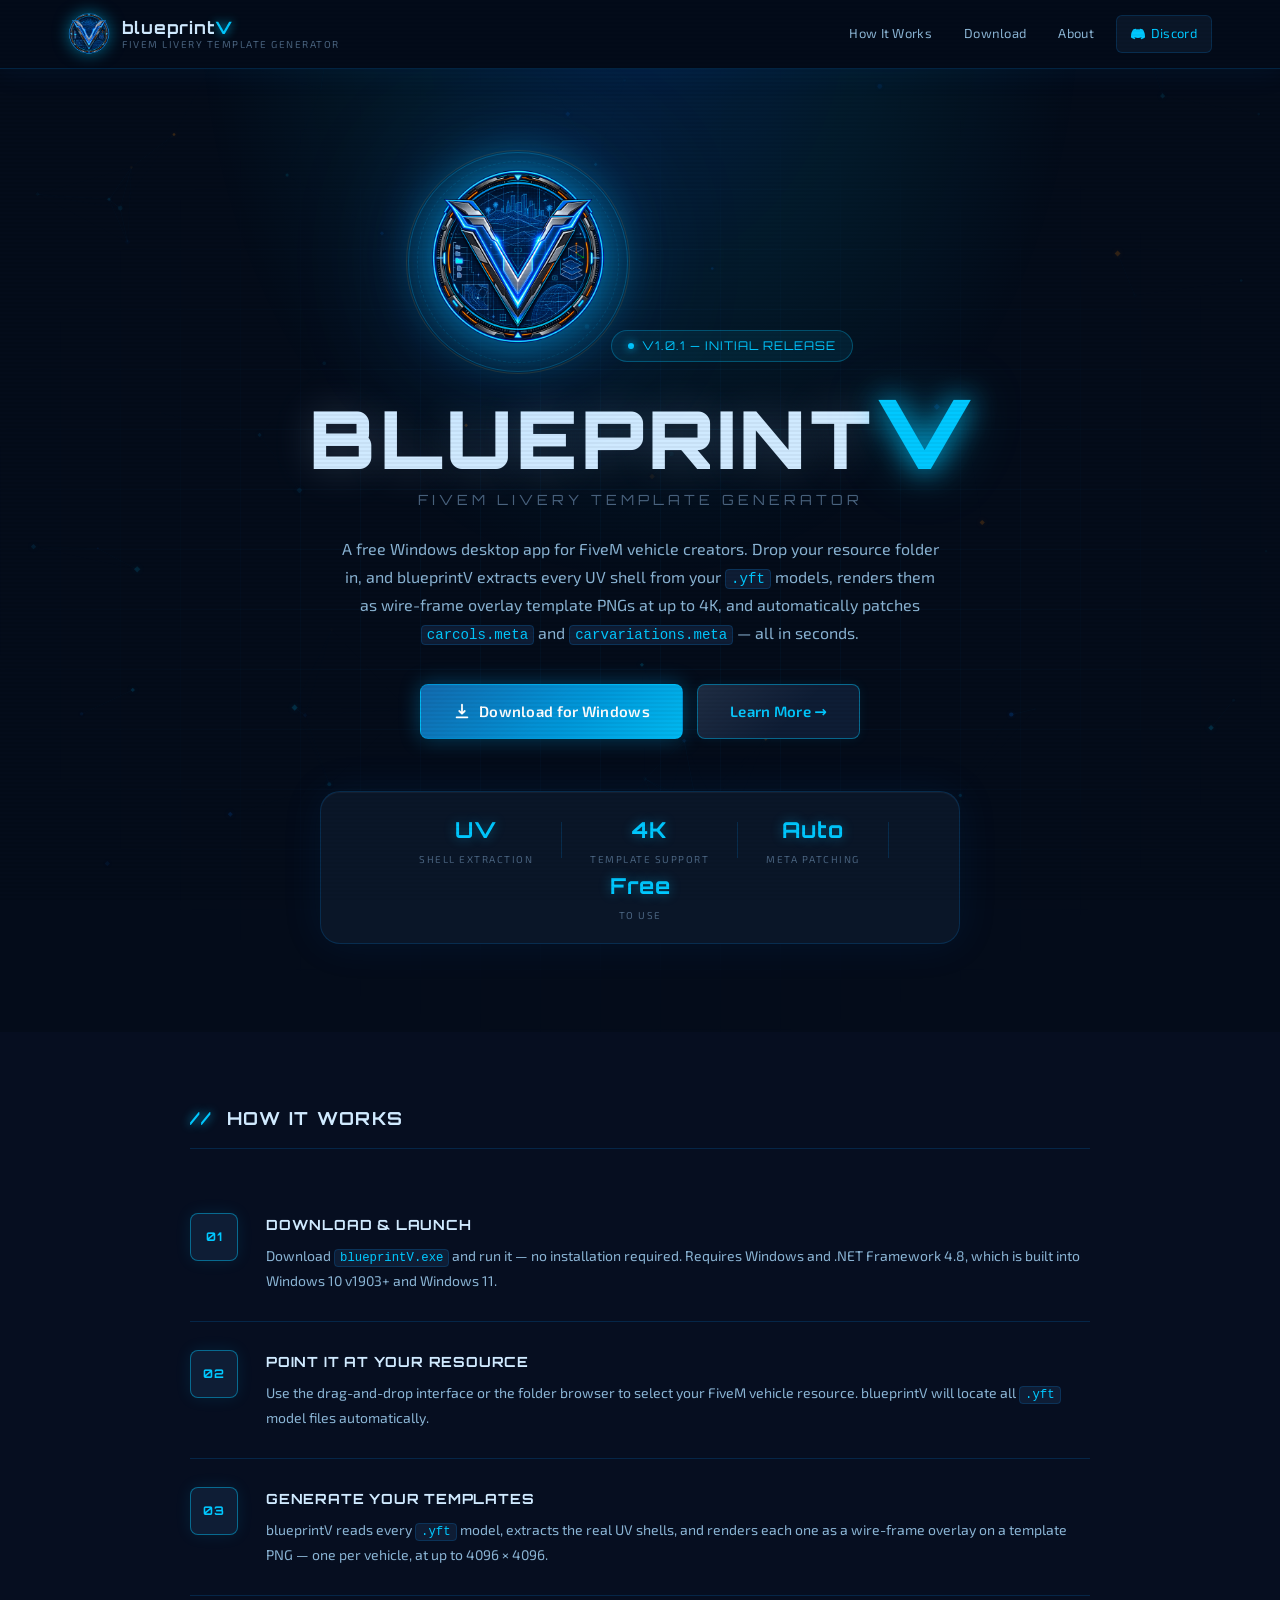
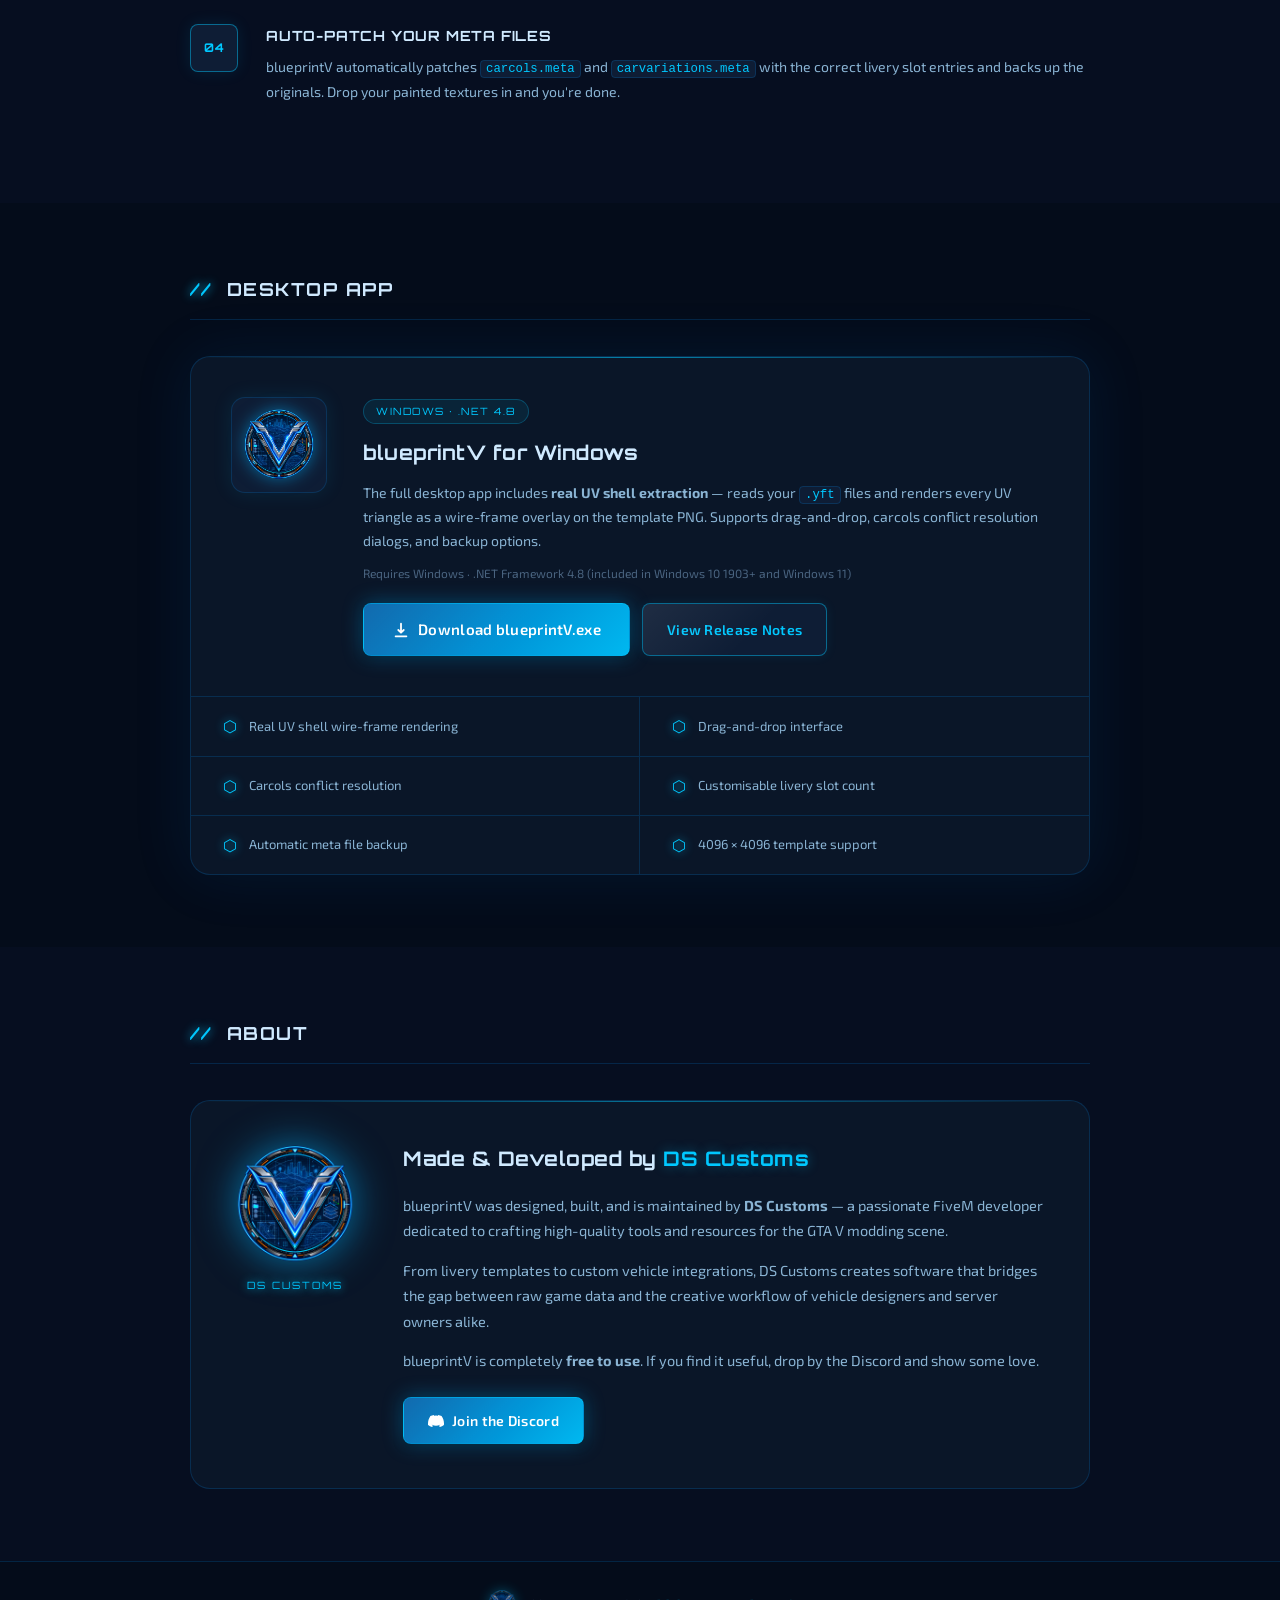
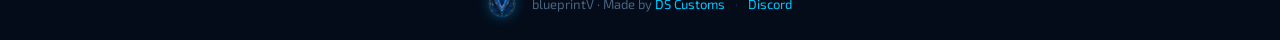
==== commit 67d64aa6: "." ====
--- a/index.html
+++ b/index.html
@@ -1,134 +1,210 @@
-<!DOCTYPE html><html lang="en"><head><meta charset="UTF-8" /><meta name="viewport" content="width=device-width, initial-scale=1.0" /><title>blueprintV — FiveM Livery Template Generator</title><link rel="icon" href="assets/blueprintV.ico" type="image/x-icon" /><style>*,*::before,*::after{box-sizing:border-box;margin:0;padding:0}:root{--vd6ee:#040c1a;--vaf72:#060e20;--v77b6:#0a1628;--vdd95:#0e1d35;--v8706:#122040;--v57ad:rgba(0,150,255,0.18);--vb452:rgba(0,200,255,0.45);--ve64d:rgba(0,200,255,0.8);--v579c:#8ab4d4;--vda94:#4a6480;--v8e93:#d0eaff;--v662c:#00c8ff;--v8a19:rgba(0,200,255,0.12);--v2151:#0078ff;--v3c57:#ff8c00;--v727e:#00e87a;--vbe8d:#ff4040;--v1f71:#ffc832;--v7c80:8px;--v2f84:14px;--v1a76:20px;--v5b43:'Orbitron','Segoe UI',sans-serif;--vc690:'Exo 2','Segoe UI',system-ui,sans-serif}html{scroll-behavior:smooth}body{background:var(--vd6ee);color:var(--v579c);font-family:var(--vc690);font-size:15px;line-height:1.65;min-height:100vh;overflow-x:hidden}a{color:var(--v662c);text-decoration:none}a:hover{text-decoration:underline}code{font-family:"Cascadia Code","Consolas",monospace;font-size:0.88em;background:var(--vdd95);border:1px solid var(--v57ad);border-radius:4px;padding:1px 5px;color:var(--v662c)}._0xb49c8{pointer-events:none;position:fixed;inset:0;z-index:9999;background:repeating-linear-gradient( to bottom,transparent 0px,transparent 2px,rgba(0,0,0,0.04) 2px,rgba(0,0,0,0.04) 4px )}#_0x233f7{pointer-events:none;position:fixed;inset:0;z-index:0;opacity:0.55}._0x8e449{position:relative;display:inline-flex;align-items:center;gap:8px;padding:11px 24px;border-radius:var(--v7c80);font-family:var(--vc690);font-size:14px;font-weight:600;cursor:pointer;border:none;transition:background 0.2s,box-shadow 0.2s,transform 0.12s,border-color 0.2s;text-decoration:none;white-space:nowrap;letter-spacing:0.3px;overflow:hidden}._0x8e449::after{content:'';position:absolute;inset:0;background:linear-gradient(135deg,rgba(255,255,255,0.07) 0%,transparent 60%);pointer-events:none}._0x8e449:active{transform:scale(0.97)}._0xed6a0{background:linear-gradient(135deg,#005fa8 0%,#0090d4 50%,#00b8f0 100%);color:#fff;box-shadow:0 0 20px rgba(0,160,230,0.4),0 2px 8px rgba(0,0,0,0.5);border:1px solid rgba(0,200,255,0.4)}._0xed6a0:hover{background:linear-gradient(135deg,#006fc0 0%,#00a8e8 50%,#00d0ff 100%);box-shadow:0 0 30px rgba(0,200,255,0.6),0 4px 16px rgba(0,0,0,0.5);text-decoration:none;border-color:rgba(0,220,255,0.7)}._0xba3b4{background:var(--vdd95);color:var(--v662c);border:1px solid var(--vb452);box-shadow:0 0 12px rgba(0,200,255,0.08)}._0xba3b4:hover{background:var(--v8a19);border-color:var(--v662c);box-shadow:0 0 20px rgba(0,200,255,0.2);text-decoration:none}._0x51866{padding:14px 32px;font-size:15px}._0x6f6ae{padding:13px 28px;font-size:15px}._0x23f37{position:sticky;top:0;z-index:200;background:rgba(4,12,26,0.88);backdrop-filter:blur(16px);border-bottom:1px solid var(--v57ad);box-shadow:0 1px 30px rgba(0,100,200,0.1)}._0x29402{max-width:1200px;margin:0 auto;padding:0 28px;height:68px;display:flex;align-items:center;justify-content:space-between;gap:16px}._0x8ae4e{display:flex;align-items:center;gap:12px}._0x3688c{width:42px;height:42px;object-fit:contain;filter:drop-shadow(0 0 8px rgba(0,200,255,0.5));transition:filter 0.3s}._0x3688c:hover{filter:drop-shadow(0 0 14px rgba(0,200,255,0.9))}._0x328a8{display:flex;flex-direction:column;line-height:1.2}._0x82ca2{font-family:var(--v5b43);font-size:17px;font-weight:700;color:var(--v8e93);letter-spacing:1px}._0xfe585{color:var(--v662c);text-shadow:0 0 10px var(--v662c)}._0xeb1b0{font-size:10px;color:var(--vda94);letter-spacing:1.5px;text-transform:uppercase}._0x7506d{display:flex;align-items:center;gap:4px}._0xac206{padding:7px 14px;border-radius:6px;font-size:13px;color:var(--v579c);transition:background 0.15s,color 0.15s;letter-spacing:0.3px;display:flex;align-items:center;gap:6px}._0xac206:hover{background:var(--vdd95);color:var(--v8e93);text-decoration:none}._0x1f8d{background:var(--v77b6);color:var(--v662c);border:1px solid var(--v57ad);margin-left:4px}._0x1f8d:hover{background:var(--v8a19);border-color:var(--vb452);color:var(--v662c);box-shadow:0 0 16px rgba(0,200,255,0.15)}._0xca295{position:relative;padding:100px 24px 88px;text-align:center;overflow:hidden;z-index:1;min-height:92vh;display:flex;align-items:center}._0x68dd2{position:absolute;top:-80px;left:50%;transform:translateX(-50%);width:900px;height:600px;background:radial-gradient(ellipse at center top,rgba(0,120,255,0.18) 0%,rgba(0,200,255,0.08) 35%,transparent 70%);pointer-events:none}._0x450ce{position:absolute;inset:0;background-image:linear-gradient(rgba(0,160,255,0.04) 1px,transparent 1px),linear-gradient(90deg,rgba(0,160,255,0.04) 1px,transparent 1px);background-size:60px 60px;pointer-events:none;mask-image:radial-gradient(ellipse at center,black 20%,transparent 75%)}._0x3f31c{position:relative;max-width:820px;margin:0 auto;z-index:2}._0x6ae42{position:relative;display:inline-block;margin-bottom:28px}._0x1adc7{width:180px;height:180px;object-fit:contain;filter:drop-shadow(0 0 28px rgba(0,180,255,0.7)) drop-shadow(0 0 60px rgba(0,120,255,0.3));animation:heroLogoPulse 4s ease-in-out infinite;position:relative;z-index:2}@keyframes heroLogoPulse{0%,100%{filter:drop-shadow(0 0 28px rgba(0,180,255,0.7)) drop-shadow(0 0 60px rgba(0,120,255,0.3))}50%{filter:drop-shadow(0 0 40px rgba(0,210,255,1.0)) drop-shadow(0 0 80px rgba(0,140,255,0.5))}}._0x65efe{position:absolute;top:50%;left:50%;transform:translate(-50%,-50%);width:220px;height:220px;border-radius:50%;border:1px solid rgba(0,200,255,0.25);animation:ringRotate 12s linear infinite;z-index:1}._0x65efe::before{content:'';position:absolute;top:-3px;left:-3px;right:-3px;bottom:-3px;border-radius:50%;border:1px solid rgba(255,140,0,0.15);animation:ringRotate 8s linear infinite reverse}._0x65efe::after{content:'';position:absolute;top:8px;left:8px;right:8px;bottom:8px;border-radius:50%;border:1px dashed rgba(0,200,255,0.12);animation:ringRotate 20s linear infinite}@keyframes ringRotate{from{transform:translate(-50%,-50%) rotate(0deg)}to{transform:translate(-50%,-50%) rotate(360deg)}}._0x59faa{display:inline-flex;align-items:center;gap:8px;padding:5px 16px;background:rgba(0,200,255,0.08);border:1px solid rgba(0,200,255,0.3);border-radius:99px;font-size:12px;font-family:var(--v5b43);color:var(--v662c);letter-spacing:1px;text-transform:uppercase;margin-bottom:20px}._0x59faa::before{content:'';width:6px;height:6px;border-radius:50%;background:var(--v662c);box-shadow:0 0 8px var(--v662c);animation:badgePulse 2s ease-in-out infinite}@keyframes badgePulse{0%,100%{opacity:1}50%{opacity:0.3}}._0x9bfa9{display:flex;align-items:baseline;justify-content:center;gap:0;line-height:1;margin-bottom:8px}._0x9e042{font-family:var(--v5b43);font-size:clamp(40px,8vw,80px);font-weight:900;color:var(--v8e93);letter-spacing:4px;text-transform:uppercase;text-shadow:0 0 40px rgba(180,220,255,0.2)}._0x933a8{font-family:var(--v5b43);font-size:clamp(48px,10vw,96px);font-weight:900;color:var(--v662c);letter-spacing:0;text-shadow:0 0 30px var(--v662c),0 0 60px rgba(0,200,255,0.4);animation:vGlow 3s ease-in-out infinite}@keyframes vGlow{0%,100%{text-shadow:0 0 30px var(--v662c),0 0 60px rgba(0,200,255,0.4)}50%{text-shadow:0 0 50px var(--v662c),0 0 100px rgba(0,200,255,0.6),0 0 120px rgba(0,160,255,0.3)}}._0x9edda{font-family:var(--v5b43);font-size:clamp(10px,1.8vw,14px);color:var(--vda94);letter-spacing:4px;text-transform:uppercase;margin-bottom:24px}._0x29ef6{font-size:16px;color:var(--v579c);max-width:600px;margin:0 auto 36px;line-height:1.75}._0xbd502{display:flex;justify-content:center;gap:14px;flex-wrap:wrap;margin-bottom:52px}._0x82066{display:flex;align-items:center;justify-content:center;gap:0;flex-wrap:wrap;background:var(--v77b6);border:1px solid var(--v57ad);border-radius:var(--v1a76);padding:20px 32px;max-width:640px;margin:0 auto;box-shadow:0 0 40px rgba(0,100,200,0.1),inset 0 1px 0 rgba(255,255,255,0.04)}._0x79ec9{display:flex;flex-direction:column;align-items:center;gap:3px;padding:0 28px}._0xb4994{font-family:var(--v5b43);font-size:22px;font-weight:700;color:var(--v662c);text-shadow:0 0 12px rgba(0,200,255,0.4);letter-spacing:1px}._0xb25d0{font-size:10px;color:var(--vda94);letter-spacing:1.5px;text-transform:uppercase}._0x7ee2f{width:1px;height:36px;background:var(--v57ad)}._0x2881f{position:relative;padding:72px 24px;z-index:1}._0xcd961{background:var(--vaf72)}._0x345cc{max-width:900px;margin:0 auto}._0xae808{font-family:var(--v5b43);font-size:18px;font-weight:700;color:var(--v8e93);margin-bottom:36px;padding-bottom:14px;border-bottom:1px solid var(--v57ad);letter-spacing:1.5px;text-transform:uppercase}._0xd80bb{color:var(--v662c);margin-right:8px;text-shadow:0 0 10px var(--v662c)}._0xd9085{display:flex;flex-direction:column;gap:0}._0x7115a{display:flex;gap:28px;align-items:flex-start;padding:28px 0;border-bottom:1px solid var(--v57ad);position:relative}._0x7115a:last-child{border-bottom:none}._0x4f782{flex-shrink:0;width:48px;height:48px;border-radius:8px;background:var(--vdd95);border:1px solid var(--vb452);display:flex;align-items:center;justify-content:center;font-family:var(--v5b43);font-size:12px;font-weight:700;color:var(--v662c);letter-spacing:1px;box-shadow:0 0 16px rgba(0,200,255,0.1)}._0x18689 h3{font-family:var(--v5b43);font-size:14px;font-weight:700;color:var(--v8e93);margin-bottom:8px;letter-spacing:0.8px;text-transform:uppercase}._0x18689 p{font-size:14px;color:var(--v579c);line-height:1.7}._0x5d356{position:relative;background:var(--v77b6);border:1px solid var(--v57ad);border-radius:var(--v1a76);overflow:hidden;box-shadow:0 0 60px rgba(0,100,200,0.12)}._0xb200f{position:absolute;top:0;left:0;right:0;height:1px;background:linear-gradient(90deg,transparent,rgba(0,200,255,0.6),transparent)}._0xc8759{display:flex;gap:36px;padding:40px;align-items:flex-start;border-bottom:1px solid var(--v57ad)}._0xbc480{flex-shrink:0;width:96px;height:96px;display:flex;align-items:center;justify-content:center;background:var(--vdd95);border:1px solid var(--v57ad);border-radius:var(--v2f84);box-shadow:0 0 20px rgba(0,200,255,0.1)}._0xdb3b1{width:72px;height:72px;object-fit:contain;filter:drop-shadow(0 0 8px rgba(0,180,255,0.5))}._0xbd734{flex:1}._0xc6f8{display:inline-flex;align-items:center;padding:3px 12px;background:rgba(0,200,255,0.08);border:1px solid rgba(0,200,255,0.25);border-radius:99px;font-family:var(--v5b43);font-size:10px;color:var(--v662c);letter-spacing:1.5px;text-transform:uppercase;margin-bottom:12px}._0xbd734 h3{font-family:var(--v5b43);font-size:20px;font-weight:700;color:var(--v8e93);margin-bottom:12px;letter-spacing:0.5px}._0xbd734 p{font-size:14px;color:var(--v579c);margin-bottom:10px;line-height:1.7}._0x80847{font-size:12px !important;color:var(--vda94) !important}._0x184ec{display:flex;gap:12px;flex-wrap:wrap;margin-top:20px}._0x45c8e{display:grid;grid-template-columns:1fr 1fr;gap:0;padding:0}._0x66e73{display:flex;align-items:center;gap:12px;padding:16px 32px;border-right:1px solid var(--v57ad);border-bottom:1px solid var(--v57ad);font-size:13px;color:var(--v579c);transition:background 0.2s}._0x66e73:hover{background:var(--v8a19)}._0x66e73:nth-child(even){border-right:none}._0x66e73:nth-last-child(-n+2){border-bottom:none}._0x69593{color:var(--v662c);font-size:16px;flex-shrink:0;filter:drop-shadow(0 0 4px var(--v662c))}._0x42ca9{background:var(--v77b6);border:1px solid var(--v57ad);border-radius:var(--v1a76);padding:44px;display:flex;gap:48px;align-items:flex-start;position:relative;overflow:hidden}._0x42ca9::before{content:'';position:absolute;top:0;left:0;right:0;height:1px;background:linear-gradient(90deg,transparent,rgba(0,200,255,0.5),transparent)}._0x51f5{flex-shrink:0;display:flex;flex-direction:column;align-items:center;gap:12px}._0x72e69{width:120px;height:120px;object-fit:contain;filter:drop-shadow(0 0 20px rgba(0,180,255,0.6));animation:aboutLogoPulse 5s ease-in-out infinite}@keyframes aboutLogoPulse{0%,100%{filter:drop-shadow(0 0 20px rgba(0,180,255,0.6))}50%{filter:drop-shadow(0 0 32px rgba(0,210,255,0.9)) drop-shadow(0 0 50px rgba(0,120,255,0.3))}}._0xae406{font-family:var(--v5b43);font-size:10px;color:var(--v662c);letter-spacing:2px;text-transform:uppercase;text-shadow:0 0 8px var(--v662c)}._0xf27e9{font-family:var(--v5b43);font-size:20px;font-weight:700;color:var(--v8e93);margin-bottom:20px;letter-spacing:0.5px;line-height:1.4}._0x819ba{color:var(--v662c);text-shadow:0 0 12px rgba(0,200,255,0.4)}._0x4069 p{font-size:14.5px;color:var(--v579c);line-height:1.75;margin-bottom:14px}._0x36972{display:flex;gap:12px;flex-wrap:wrap;margin-top:24px}._0x582f2{position:relative;z-index:1;border-top:1px solid var(--v57ad);padding:28px 24px;background:var(--vd6ee)}._0x859ea{max-width:1200px;margin:0 auto;display:flex;align-items:center;justify-content:center;gap:16px;flex-wrap:wrap}._0xeb2ef{width:28px;height:28px;object-fit:contain;filter:drop-shadow(0 0 6px rgba(0,200,255,0.4));opacity:0.8}._0x62a93{display:flex;align-items:center;gap:10px;flex-wrap:wrap;font-size:13px;color:var(--vda94)}._0xd9342{opacity:0.35}@media (max-width:768px){.header-inner{padding:0 16px}.header-nav{gap:2px}.nav-link{padding:6px 10px;font-size:12px}.hero{padding:60px 16px 52px;min-height:auto}.hero-logo{width:130px;height:130px}.hero-logo-ring{width:170px;height:170px}.hero-stats{padding:16px 20px}.stat{padding:0 16px}.section{padding:52px 16px}.download-card-body{flex-direction:column;align-items:center}.download-logo-wrap{width:80px;height:80px}.download-logo{width:56px;height:56px}.about-card{flex-direction:column;align-items:center;padding:28px 24px;gap:28px}.about-logo{width:90px;height:90px}.step{gap:16px}.dl-feature{padding:14px 20px}}@media (max-width:480px){.hero-stats{flex-direction:column;gap:12px}.stat-divider{width:60px;height:1px}.hero-actions{flex-direction:column;align-items:center}}</style><link rel="preconnect" href="https://fonts.googleapis.com" /><link rel="preconnect" href="https://fonts.gstatic.com" crossorigin /><link href="https://fonts.googleapis.com/css2?family=Orbitron:wght@400;600;700;900&family=Exo+2:wght@300;400;500;600;700&display=swap" rel="stylesheet" /></head><body><div class="_0xb49c8" aria-hidden="true"></div><canvas id="_0x233f7" aria-hidden="true"></canvas><header class="_0x23f37"><div class="_0x29402"><div class="_0x8ae4e"><img src="assets/blueprintV.png" alt="blueprintV logo" class="_0x3688c" /><div class="_0x328a8"><span class="_0x82ca2">blueprint<span class="_0xfe585">V</span></span><span class="_0xeb1b0">FiveM Livery Template Generator</span></div></div><nav class="_0x7506d"><a href="#how" class="_0xac206">How It Works</a><a href="#download" class="_0xac206">Download</a><a href="#about" class="_0xac206">About</a><a href="https://discord.gg/HfaZHm5qJQ" target="_blank" rel="noopener" class="_0xac206 _0x1f8d"><svg viewBox="0 0 24 24" fill="currentColor" width="14" height="14"><path d="M20.317 4.37a19.791 19.791 0 0 0-4.885-1.515.074.074 0 0 0-.079.037c-.21.375-.444.864-.608 1.25a18.27 18.27 0 0 0-5.487 0 12.64 12.64 0 0 0-.617-1.25.077.077 0 0 0-.079-.037A19.736 19.736 0 0 0 3.677 4.37a.07.07 0 0 0-.032.027C.533 9.046-.32 13.58.099 18.057a.082.082 0 0 0 .031.057 19.9 19.9 0 0 0 5.993 3.03.078.078 0 0 0 .084-.028 14.09 14.09 0 0 0 1.226-1.994.076.076 0 0 0-.041-.106 13.107 13.107 0 0 1-1.872-.892.077.077 0 0 1-.008-.128 10.2 10.2 0 0 0 .372-.292.074.074 0 0 1 .077-.01c3.928 1.793 8.18 1.793 12.062 0a.074.074 0 0 1 .078.01c.12.098.246.198.373.292a.077.077 0 0 1-.006.127 12.299 12.299 0 0 1-1.873.892.077.077 0 0 0-.041.107c.36.698.772 1.362 1.225 1.993a.076.076 0 0 0 .084.028 19.839 19.839 0 0 0 6.002-3.03.077.077 0 0 0 .032-.054c.5-5.177-.838-9.674-3.549-13.66a.061.061 0 0 0-.031-.03z"/></svg> Discord </a></nav></div></header><section class="_0xca295" id="hero"><div class="_0x68dd2" aria-hidden="true"></div><div class="_0x450ce" aria-hidden="true"></div><div class="_0x3f31c"><div class="_0x6ae42"><div class="_0x65efe" aria-hidden="true"></div><img src="assets/blueprintV.png" alt="blueprintV" class="_0x1adc7" /></div><div class="_0x59faa" id="heroBadge">v1.0.0 — Initial Release</div><h1 class="_0x9bfa9"><span class="_0x9e042">blueprint</span><span class="_0x933a8">V</span></h1><p class="_0x9edda">FiveM Livery Template Generator</p><p class="_0x29ef6">A free Windows desktop app for FiveM vehicle creators. Drop your resource folder in, and blueprintV extracts every UV shell from your <code>.yft</code> models, renders them as wire-frame overlay template PNGs at up to 4K, and automatically patches <code>carcols.meta</code> and <code>carvariations.meta</code> — all in seconds.</p><div class="_0xbd502"><a href="#download" class="_0x8e449 _0xed6a0 _0x51866"><svg viewBox="0 0 20 20" fill="currentColor" width="18" height="18"><path fill-rule="evenodd" d="M3 17a1 1 0 011-1h12a1 1 0 110 2H4a1 1 0 01-1-1zm3.293-7.707a1 1 0 011.414 0L9 10.586V3a1 1 0 112 0v7.586l1.293-1.293a1 1 0 111.414 1.414l-3 3a1 1 0 01-1.414 0l-3-3a1 1 0 010-1.414z" clip-rule="evenodd"/></svg> Download for Windows </a><a href="#how" class="_0x8e449 _0xba3b4 _0x51866"> Learn More → </a></div><div class="_0x82066"><div class="_0x79ec9"><span class="_0xb4994">UV</span><span class="_0xb25d0">Shell Extraction</span></div><div class="_0x7ee2f"></div><div class="_0x79ec9"><span class="_0xb4994">4K</span><span class="_0xb25d0">Template Support</span></div><div class="_0x7ee2f"></div><div class="_0x79ec9"><span class="_0xb4994">Auto</span><span class="_0xb25d0">Meta Patching</span></div><div class="_0x7ee2f"></div><div class="_0x79ec9"><span class="_0xb4994">Free</span><span class="_0xb25d0">To Use</span></div></div></div></section><section class="_0x2881f _0xcd961" id="how"><div class="_0x345cc"><h2 class="_0xae808"><span class="_0xd80bb">//</span> How It Works</h2><div class="_0xd9085"><div class="_0x7115a"><div class="_0x4f782">01</div><div class="_0x18689"><h3>Download &amp; Launch</h3><p>Download <code>blueprintV.exe</code> and run it — no installation required. Requires Windows and .NET Framework 4.8, which is built into Windows 10 v1903+ and Windows 11.</p></div></div><div class="_0x7115a"><div class="_0x4f782">02</div><div class="_0x18689"><h3>Point it at your resource</h3><p>Use the drag-and-drop interface or the folder browser to select your FiveM vehicle resource. blueprintV will locate all <code>.yft</code> model files automatically.</p></div></div><div class="_0x7115a"><div class="_0x4f782">03</div><div class="_0x18689"><h3>Generate your templates</h3><p>blueprintV reads every <code>.yft</code> model, extracts the real UV shells, and renders each one as a wire-frame overlay on a template PNG — one per vehicle, at up to 4096 × 4096.</p></div></div><div class="_0x7115a"><div class="_0x4f782">04</div><div class="_0x18689"><h3>Auto-patch your meta files</h3><p>blueprintV automatically patches <code>carcols.meta</code> and <code>carvariations.meta</code> with the correct livery slot entries and backs up the originals. Drop your painted textures in and you're done.</p></div></div></div></div></section><section class="_0x2881f" id="download"><div class="_0x345cc"><h2 class="_0xae808"><span class="_0xd80bb">//</span> Desktop App</h2><div class="_0x5d356"><div class="_0xb200f" aria-hidden="true"></div><div class="_0xc8759"><div class="_0xbc480"><img src="assets/blueprintV.png" alt="blueprintV" class="_0xdb3b1" /></div><div class="_0xbd734"><div class="_0xc6f8">Windows · .NET 4.8</div><h3>blueprintV for Windows</h3><p>The full desktop app includes <strong>real UV shell extraction</strong> — reads your <code>.yft</code> files and renders every UV triangle as a wire-frame overlay on the template PNG. Supports drag-and-drop, carcols conflict resolution dialogs, and backup options.</p><p class="_0x80847">Requires Windows · .NET Framework 4.8 (included in Windows 10 1903+ and Windows 11)</p><div class="_0x184ec"><a class="_0x8e449 _0xed6a0 _0x6f6ae" id="btnRelease" href="https://github.com/DamienSmith428/blueprintV-download/releases/latest/download/blueprintV.exe" target="_blank" rel="noopener"><svg viewBox="0 0 20 20" fill="currentColor" width="18" height="18"><path fill-rule="evenodd" d="M3 17a1 1 0 011-1h12a1 1 0 110 2H4a1 1 0 01-1-1zm3.293-7.707a1 1 0 011.414 0L9 10.586V3a1 1 0 112 0v7.586l1.293-1.293a1 1 0 111.414 1.414l-3 3a1 1 0 01-1.414 0l-3-3a1 1 0 010-1.414z" clip-rule="evenodd"/></svg> Download blueprintV.exe </a><a class="_0x8e449 _0xba3b4" href="https://github.com/DamienSmith428/blueprintV-download/releases/latest" target="_blank" rel="noopener">View Release Notes</a></div></div></div><div class="_0x45c8e"><div class="_0x66e73"><span class="_0x69593">⬡</span><span>Real UV shell wire-frame rendering</span></div><div class="_0x66e73"><span class="_0x69593">⬡</span><span>Drag-and-drop interface</span></div><div class="_0x66e73"><span class="_0x69593">⬡</span><span>Carcols conflict resolution</span></div><div class="_0x66e73"><span class="_0x69593">⬡</span><span>Customisable livery slot count</span></div><div class="_0x66e73"><span class="_0x69593">⬡</span><span>Automatic meta file backup</span></div><div class="_0x66e73"><span class="_0x69593">⬡</span><span>4096 × 4096 template support</span></div></div></div></div></section><section class="_0x2881f _0xcd961" id="about"><div class="_0x345cc"><h2 class="_0xae808"><span class="_0xd80bb">//</span> About</h2><div class="_0x42ca9"><div class="_0x51f5"><img src="assets/blueprintV.png" alt="DS Customs logo" class="_0x72e69" /><div class="_0xae406">DS Customs</div></div><div class="_0x4069"><h3 class="_0xf27e9">Made &amp; Developed by <span class="_0x819ba">DS Customs</span></h3><p>blueprintV was designed, built, and is maintained by <strong>DS Customs</strong> — a passionate FiveM developer dedicated to crafting high-quality tools and resources for the GTA V modding scene.</p><p>From livery templates to custom vehicle integrations, DS Customs creates software that bridges the gap between raw game data and the creative workflow of vehicle designers and server owners alike.</p><p>blueprintV is completely <strong>free to use</strong>. If you find it useful, drop by the Discord and show some love.</p><div class="_0x36972"><a href="https://discord.gg/HfaZHm5qJQ" target="_blank" rel="noopener" class="_0x8e449 _0xed6a0"><svg viewBox="0 0 24 24" fill="currentColor" width="16" height="16"><path d="M20.317 4.37a19.791 19.791 0 0 0-4.885-1.515.074.074 0 0 0-.079.037c-.21.375-.444.864-.608 1.25a18.27 18.27 0 0 0-5.487 0 12.64 12.64 0 0 0-.617-1.25.077.077 0 0 0-.079-.037A19.736 19.736 0 0 0 3.677 4.37a.07.07 0 0 0-.032.027C.533 9.046-.32 13.58.099 18.057a.082.082 0 0 0 .031.057 19.9 19.9 0 0 0 5.993 3.03.078.078 0 0 0 .084-.028 14.09 14.09 0 0 0 1.226-1.994.076.076 0 0 0-.041-.106 13.107 13.107 0 0 1-1.872-.892.077.077 0 0 1-.008-.128 10.2 10.2 0 0 0 .372-.292.074.074 0 0 1 .077-.01c3.928 1.793 8.18 1.793 12.062 0a.074.074 0 0 1 .078.01c.12.098.246.198.373.292a.077.077 0 0 1-.006.127 12.299 12.299 0 0 1-1.873.892.077.077 0 0 0-.041.107c.36.698.772 1.362 1.225 1.993a.076.076 0 0 0 .084.028 19.839 19.839 0 0 0 6.002-3.03.077.077 0 0 0 .032-.054c.5-5.177-.838-9.674-3.549-13.66a.061.061 0 0 0-.031-.03z"/></svg> Join the Discord </a></div></div></div></div></section><footer class="_0x582f2"><div class="_0x859ea"><img src="assets/blueprintV.png" alt="blueprintV" class="_0xeb2ef" /><div class="_0x62a93"><span>blueprintV · Made by <a href="https://ds-customs.tebex.io" target="_blank" rel="noopener">DS Customs</a></span><span class="_0xd9342">·</span><a href="https://discord.gg/HfaZHm5qJQ" target="_blank" rel="noopener">Discord</a></div></div></footer><script >(function(){
-(function(_0xe4d,_0xa9a90){var _0xf0484=function(_0x9668b){while(--_0x9668b){_0xe4d['push'](_0xe4d['shift']());}};_0xf0484(++_0xa9a90);}([],0x6e));
-var _0x7ac9f=["\u0076\u0069\x73\x69\x62\x69\x6c\u0069\u0074\x79\x63\u0068\x61\x6e\x67\u0065","\u0032\x64","\x75\x73\x65\u0020\u0073\u0074\x72\x69\u0063\u0074","\u0072\u0067\x62\x61\x28\x30\u002c\x20\x32\x30\x30\x2c\u0020\u0032\u0035\x35\x2c\x20","\x72\x67\x62\u0061\u0028\u0030\u002c\x20\x31\u0038\u0030\x2c\x20\x32\u0035\u0035\u002c\x20\u0031\u0029","\u0030\u002e\x38\u0029","\u0072\x67\x62\x61\x28\x32\x35\x35\x2c\u0020\x31\x34\u0030\u002c\x20\x30\u002c\u0020","\x72\x65\u0073\x69\x7a\x65","\x5f\u0030\u0078\x32\u0033\x33\x66\u0037","\u0072\u0067\x62\u0061\x28\x30\x2c\u0020\x31\x32\u0030\u002c\x20\x32\u0035\u0035\u002c\u0020","\x72\u0067\u0062\u0061\x28\x30\x2c\u0020\u0031\x36\u0030\x2c\u0020\x32\u0032\x30\u002c\x20","\x29"];
-var _0x52390='43kcyuzcjjb|sssn547eyj|grs75gxkrfp'.split('|'),_0x984df=0x0;while(!![]){switch(_0x52390[_0x984df++]){case 'eeofuf4qzh5':continue;default:break;}break;}
-(function () {
-  _0x7ac9f[2];
-
-  const _0x70336 = document.getElementById(_0x7ac9f[8]);
-  if (!_0x70336) return;
-  const _0x6f428 = _0x70336.getContext(_0x7ac9f[1]);
-
-  let _0x30cd4, H, particles, animId;
-
-  const _0x3c598 = 0x46;
-  const _0x4624b = [
-    _0x7ac9f[3],
-    _0x7ac9f[9],
-    _0x7ac9f[0xa],
-    _0x7ac9f[6],
-  ];
-
-  function _0xd3318() {
-    _0x30cd4 = _0x70336.width  = window.innerWidth;
-    H = _0x70336.height = window.innerHeight;
-  }
-
-  function _0x697c7(min, max) {
-    return Math.random() * (max - min) + min;
-  }
-
-  function _0xead6b() {
-    return {
-      x:    _0x697c7(0, _0x30cd4),
-      y:    _0x697c7(0, H),
-      vx:   _0x697c7(-0.15, 0.15),
-      vy:   _0x697c7(-0.25, -0.05),
-      r:    _0x697c7(1, 2.5),
-      _0x78275: _0x697c7(0.1, 0.6),
-      color: _0x4624b[Math.floor(Math.random() * _0x4624b.length)],
-      
-      node: Math.random() > 0.65,
-    };
-  }
-
-  function _0xfc5f7() {
-    particles = Array.from({ length: _0x3c598 }, _0xead6b);
-  }
-
-  function _0xecdd8(p) {
-var _0x63276=function(_0x91000){if(false){_0x66a4d=!0x1;}};
-    _0x6f428.save();
-    _0x6f428.globalAlpha = p._0x78275;
-    _0x6f428.fillStyle   = p.color + p._0x78275 + _0x7ac9f[0xb];
-    _0x6f428.shadowColor = p.color + _0x7ac9f[5];
-    _0x6f428.shadowBlur  = p.node ? 6 : 4;
-
-var _0x63276=0x5e37;if(_0x63276===0xa712&&false){console[_0x7ac9f[0]]('c47v42x7czb');}
-    if (p.node) {
-      const s = p.r * 2;
-      _0x6f428.translate(p.x, p.y);
-      _0x6f428.rotate(Math.PI / 4);
-      _0x6f428.fillRect(-s / 2, -s / 2, s, s);
-    } else {
-      _0x6f428.beginPath();
-      _0x6f428.arc(p.x, p.y, p.r, 0, Math.PI * 2);
-      _0x6f428.fill();
-    }
-    _0x6f428.restore();
-  }
-
-  function _0x8aedd() {
-(function(){var _0x63276=0xe7;while(false){_0x63276++;}})();
-    const _0x21aae = 0x8c;
-    for (let i = 0; i < particles.length; i++) {
-      for (let j = i + 1; j < particles.length; j++) {
-        const _0x10aef = particles[i].x - particles[j].x;
-        const _0x42f64 = particles[i].y - particles[j].y;
-        const _0xf2ae = Math.sqrt(_0x10aef * _0x10aef + _0x42f64 * _0x42f64);
-        if (_0xf2ae < _0x21aae) {
-          const _0x78275 = (1 - _0xf2ae / _0x21aae) * 0.12;
-          _0x6f428.save();
-          _0x6f428.globalAlpha = _0x78275;
-          _0x6f428.strokeStyle = _0x7ac9f[4];
-          _0x6f428.lineWidth   = 0.5;
-          _0x6f428.beginPath();
-          _0x6f428.moveTo(particles[i].x, particles[i].y);
-          _0x6f428.lineTo(particles[j].x, particles[j].y);
-          _0x6f428.stroke();
-          _0x6f428.restore();
-        }
-      }
-    }
-  }
-
-  function _0x164a() {
-    _0x6f428.clearRect(0, 0, _0x30cd4, H);
-
-    _0x8aedd();
-
-    for (const p of particles) {
-      p.x += p.vx;
-      p.y += p.vy;
-
-      
-      if (p.y < -0xa)  p.y = H + 0xa;
-      if (p.y > H + 0xa) p.y = -0xa;
-      if (p.x < -0xa)  p.x = _0x30cd4 + 0xa;
-      if (p.x > _0x30cd4 + 0xa) p.x = -0xa;
-
-      _0xecdd8(p);
-    }
-
-    animId = requestAnimationFrame(_0x164a);
-  }
-
-  
-  document.addEventListener(_0x7ac9f[0], () => {
-    if (document.hidden) {
-      cancelAnimationFrame(animId);
-    } else {
-      _0x164a();
-    }
-  });
-
-  window.addEventListener(_0x7ac9f[7], () => {
-    _0xd3318();
-    _0xfc5f7();
-  });
-  _0xd3318();
-  _0xfc5f7();
-  _0x164a();
-}());
-
-}());</script><script src="js/version.js"></script></body></html>+<!DOCTYPE html>
+<html lang="en">
+<head>
+  <meta charset="UTF-8" />
+  <meta name="viewport" content="width=device-width, initial-scale=1.0" />
+  <title>blueprintV — FiveM Livery Template Generator</title>
+  <link rel="icon" href="assets/blueprintV.ico" type="image/x-icon" />
+  <link rel="stylesheet" href="css/style.css" />
+  <link rel="preconnect" href="https://fonts.googleapis.com" />
+  <link rel="preconnect" href="https://fonts.gstatic.com" crossorigin />
+  <link href="https://fonts.googleapis.com/css2?family=Orbitron:wght@400;600;700;900&family=Exo+2:wght@300;400;500;600;700&display=swap" rel="stylesheet" />
+</head>
+<body>
+
+  <!-- ── Scanline overlay ──────────────────────────────────────────────────── -->
+  <div class="scanlines" aria-hidden="true"></div>
+
+  <!-- ── Particle canvas ──────────────────────────────────────────────────── -->
+  <canvas id="particleCanvas" aria-hidden="true"></canvas>
+
+  <!-- ── Header ───────────────────────────────────────────────────────────── -->
+  <header class="site-header">
+    <div class="header-inner">
+      <div class="brand">
+        <img src="assets/blueprintV.png" alt="blueprintV logo" class="brand-logo" />
+        <div class="brand-text">
+          <span class="brand-name">blueprint<span class="brand-v">V</span></span>
+          <span class="brand-tagline">FiveM Livery Template Generator</span>
+        </div>
+      </div>
+      <nav class="header-nav">
+        <a href="#how"      class="nav-link">How It Works</a>
+        <a href="#download" class="nav-link">Download</a>
+        <a href="#about"    class="nav-link">About</a>
+        <a href="https://discord.gg/HfaZHm5qJQ" target="_blank" rel="noopener" class="nav-link nav-discord">
+          <svg viewBox="0 0 24 24" fill="currentColor" width="14" height="14"><path d="M20.317 4.37a19.791 19.791 0 0 0-4.885-1.515.074.074 0 0 0-.079.037c-.21.375-.444.864-.608 1.25a18.27 18.27 0 0 0-5.487 0 12.64 12.64 0 0 0-.617-1.25.077.077 0 0 0-.079-.037A19.736 19.736 0 0 0 3.677 4.37a.07.07 0 0 0-.032.027C.533 9.046-.32 13.58.099 18.057a.082.082 0 0 0 .031.057 19.9 19.9 0 0 0 5.993 3.03.078.078 0 0 0 .084-.028 14.09 14.09 0 0 0 1.226-1.994.076.076 0 0 0-.041-.106 13.107 13.107 0 0 1-1.872-.892.077.077 0 0 1-.008-.128 10.2 10.2 0 0 0 .372-.292.074.074 0 0 1 .077-.01c3.928 1.793 8.18 1.793 12.062 0a.074.074 0 0 1 .078.01c.12.098.246.198.373.292a.077.077 0 0 1-.006.127 12.299 12.299 0 0 1-1.873.892.077.077 0 0 0-.041.107c.36.698.772 1.362 1.225 1.993a.076.076 0 0 0 .084.028 19.839 19.839 0 0 0 6.002-3.03.077.077 0 0 0 .032-.054c.5-5.177-.838-9.674-3.549-13.66a.061.061 0 0 0-.031-.03z"/></svg>
+          Discord
+        </a>
+      </nav>
+    </div>
+  </header>
+
+  <!-- ── Hero ─────────────────────────────────────────────────────────────── -->
+  <section class="hero" id="hero">
+    <div class="hero-glow" aria-hidden="true"></div>
+    <div class="hero-grid" aria-hidden="true"></div>
+    <div class="hero-inner">
+      <div class="hero-logo-wrap">
+        <div class="hero-logo-ring" aria-hidden="true"></div>
+        <img src="assets/blueprintV.png" alt="blueprintV" class="hero-logo" />
+      </div>
+      <div class="hero-badge" id="heroBadge">v1.0.0 — Initial Release</div>
+      <h1 class="hero-title">
+        <span class="hero-title-top">blueprint</span><span class="hero-title-v">V</span>
+      </h1>
+      <p class="hero-subtitle">FiveM Livery Template Generator</p>
+      <p class="hero-sub">A free Windows desktop app for FiveM vehicle creators. Drop your resource folder in, and blueprintV extracts every UV shell from your <code>.yft</code> models, renders them as wire-frame overlay template PNGs at up to 4K, and automatically patches <code>carcols.meta</code> and <code>carvariations.meta</code> — all in seconds.</p>
+      <div class="hero-actions">
+        <a href="#download" class="btn btn-primary btn-hero">
+          <svg viewBox="0 0 20 20" fill="currentColor" width="18" height="18"><path fill-rule="evenodd" d="M3 17a1 1 0 011-1h12a1 1 0 110 2H4a1 1 0 01-1-1zm3.293-7.707a1 1 0 011.414 0L9 10.586V3a1 1 0 112 0v7.586l1.293-1.293a1 1 0 111.414 1.414l-3 3a1 1 0 01-1.414 0l-3-3a1 1 0 010-1.414z" clip-rule="evenodd"/></svg>
+          Download for Windows
+        </a>
+        <a href="#how" class="btn btn-secondary btn-hero">
+          Learn More →
+        </a>
+      </div>
+      <div class="hero-stats">
+        <div class="stat"><span class="stat-val">UV</span><span class="stat-lbl">Shell Extraction</span></div>
+        <div class="stat-divider"></div>
+        <div class="stat"><span class="stat-val">4K</span><span class="stat-lbl">Template Support</span></div>
+        <div class="stat-divider"></div>
+        <div class="stat"><span class="stat-val">Auto</span><span class="stat-lbl">Meta Patching</span></div>
+        <div class="stat-divider"></div>
+        <div class="stat"><span class="stat-val">Free</span><span class="stat-lbl">To Use</span></div>
+      </div>
+    </div>
+  </section>
+
+  <!-- ── How it works ──────────────────────────────────────────────────────── -->
+  <section class="section section--alt" id="how">
+    <div class="container">
+      <h2 class="section-title"><span class="title-accent">//</span> How It Works</h2>
+      <div class="steps">
+        <div class="step">
+          <div class="step-num">01</div>
+          <div class="step-body">
+            <h3>Download &amp; Launch</h3>
+            <p>Download <code>blueprintV.exe</code> and run it — no installation required. Requires Windows and .NET Framework 4.8, which is built into Windows 10 v1903+ and Windows 11.</p>
+          </div>
+        </div>
+        <div class="step">
+          <div class="step-num">02</div>
+          <div class="step-body">
+            <h3>Point it at your resource</h3>
+            <p>Use the drag-and-drop interface or the folder browser to select your FiveM vehicle resource. blueprintV will locate all <code>.yft</code> model files automatically.</p>
+          </div>
+        </div>
+        <div class="step">
+          <div class="step-num">03</div>
+          <div class="step-body">
+            <h3>Generate your templates</h3>
+            <p>blueprintV reads every <code>.yft</code> model, extracts the real UV shells, and renders each one as a wire-frame overlay on a template PNG — one per vehicle, at up to 4096 × 4096.</p>
+          </div>
+        </div>
+        <div class="step">
+          <div class="step-num">04</div>
+          <div class="step-body">
+            <h3>Auto-patch your meta files</h3>
+            <p>blueprintV automatically patches <code>carcols.meta</code> and <code>carvariations.meta</code> with the correct livery slot entries and backs up the originals. Drop your painted textures in and you're done.</p>
+          </div>
+        </div>
+      </div>
+    </div>
+  </section>
+
+  <!-- ── Desktop Download ──────────────────────────────────────────────────── -->
+  <section class="section" id="download">
+    <div class="container">
+      <h2 class="section-title"><span class="title-accent">//</span> Desktop App</h2>
+      <div class="download-card">
+        <div class="download-card-glow" aria-hidden="true"></div>
+        <div class="download-card-body">
+          <div class="download-logo-wrap">
+            <img src="assets/blueprintV.png" alt="blueprintV" class="download-logo" />
+          </div>
+          <div class="download-info">
+            <div class="download-badge">Windows · .NET 4.8</div>
+            <h3>blueprintV for Windows</h3>
+            <p>The full desktop app includes <strong>real UV shell extraction</strong> — reads your <code>.yft</code> files and renders every UV triangle as a wire-frame overlay on the template PNG. Supports drag-and-drop, carcols conflict resolution dialogs, and backup options.</p>
+            <p class="download-req">Requires Windows · .NET Framework 4.8 (included in Windows 10 1903+ and Windows 11)</p>
+            <div class="download-actions">
+              <a class="btn btn-primary btn-download" id="btnRelease" href="https://github.com/DamienSmith428/blueprintV-download/releases/latest/download/blueprintV.exe" target="_blank" rel="noopener">
+                <svg viewBox="0 0 20 20" fill="currentColor" width="18" height="18"><path fill-rule="evenodd" d="M3 17a1 1 0 011-1h12a1 1 0 110 2H4a1 1 0 01-1-1zm3.293-7.707a1 1 0 011.414 0L9 10.586V3a1 1 0 112 0v7.586l1.293-1.293a1 1 0 111.414 1.414l-3 3a1 1 0 01-1.414 0l-3-3a1 1 0 010-1.414z" clip-rule="evenodd"/></svg>
+                Download blueprintV.exe
+              </a>
+              <a class="btn btn-secondary" href="https://github.com/DamienSmith428/blueprintV-download/releases/latest" target="_blank" rel="noopener">View Release Notes</a>
+            </div>
+          </div>
+        </div>
+        <div class="download-features">
+          <div class="dl-feature">
+            <span class="dl-feature-icon">⬡</span>
+            <span>Real UV shell wire-frame rendering</span>
+          </div>
+          <div class="dl-feature">
+            <span class="dl-feature-icon">⬡</span>
+            <span>Drag-and-drop interface</span>
+          </div>
+          <div class="dl-feature">
+            <span class="dl-feature-icon">⬡</span>
+            <span>Carcols conflict resolution</span>
+          </div>
+          <div class="dl-feature">
+            <span class="dl-feature-icon">⬡</span>
+            <span>Customisable livery slot count</span>
+          </div>
+          <div class="dl-feature">
+            <span class="dl-feature-icon">⬡</span>
+            <span>Automatic meta file backup</span>
+          </div>
+          <div class="dl-feature">
+            <span class="dl-feature-icon">⬡</span>
+            <span>4096 × 4096 template support</span>
+          </div>
+        </div>
+      </div>
+    </div>
+  </section>
+
+  <!-- ── About ─────────────────────────────────────────────────────────────── -->
+  <section class="section section--alt" id="about">
+    <div class="container">
+      <h2 class="section-title"><span class="title-accent">//</span> About</h2>
+      <div class="about-card">
+        <div class="about-logo-col">
+          <img src="assets/blueprintV.png" alt="DS Customs logo" class="about-logo" />
+          <div class="about-logo-label">DS Customs</div>
+        </div>
+        <div class="about-body">
+          <h3 class="about-heading">Made &amp; Developed by <span class="about-accent">DS Customs</span></h3>
+          <p>blueprintV was designed, built, and is maintained by <strong>DS Customs</strong> — a passionate FiveM developer dedicated to crafting high-quality tools and resources for the GTA V modding scene.</p>
+          <p>From livery templates to custom vehicle integrations, DS Customs creates software that bridges the gap between raw game data and the creative workflow of vehicle designers and server owners alike.</p>
+          <p>blueprintV is completely <strong>free to use</strong>. If you find it useful, drop by the Discord and show some love.</p>
+          <div class="about-links">
+            <a href="https://discord.gg/HfaZHm5qJQ" target="_blank" rel="noopener" class="btn btn-primary">
+              <svg viewBox="0 0 24 24" fill="currentColor" width="16" height="16"><path d="M20.317 4.37a19.791 19.791 0 0 0-4.885-1.515.074.074 0 0 0-.079.037c-.21.375-.444.864-.608 1.25a18.27 18.27 0 0 0-5.487 0 12.64 12.64 0 0 0-.617-1.25.077.077 0 0 0-.079-.037A19.736 19.736 0 0 0 3.677 4.37a.07.07 0 0 0-.032.027C.533 9.046-.32 13.58.099 18.057a.082.082 0 0 0 .031.057 19.9 19.9 0 0 0 5.993 3.03.078.078 0 0 0 .084-.028 14.09 14.09 0 0 0 1.226-1.994.076.076 0 0 0-.041-.106 13.107 13.107 0 0 1-1.872-.892.077.077 0 0 1-.008-.128 10.2 10.2 0 0 0 .372-.292.074.074 0 0 1 .077-.01c3.928 1.793 8.18 1.793 12.062 0a.074.074 0 0 1 .078.01c.12.098.246.198.373.292a.077.077 0 0 1-.006.127 12.299 12.299 0 0 1-1.873.892.077.077 0 0 0-.041.107c.36.698.772 1.362 1.225 1.993a.076.076 0 0 0 .084.028 19.839 19.839 0 0 0 6.002-3.03.077.077 0 0 0 .032-.054c.5-5.177-.838-9.674-3.549-13.66a.061.061 0 0 0-.031-.03z"/></svg>
+              Join the Discord
+            </a>
+          </div>
+        </div>
+      </div>
+    </div>
+  </section>
+
+  <!-- ── Footer ────────────────────────────────────────────────────────────── -->
+  <footer class="site-footer">
+    <div class="footer-inner">
+      <img src="assets/blueprintV.png" alt="blueprintV" class="footer-logo" />
+      <div class="footer-copy">
+        <span>blueprintV · Made by <a href="https://ds-customs.tebex.io" target="_blank" rel="noopener">DS Customs</a></span>
+        <span class="footer-sep">·</span>
+        <a href="https://discord.gg/HfaZHm5qJQ" target="_blank" rel="noopener">Discord</a>
+      </div>
+    </div>
+  </footer>
+
+  <script src="js/particles.js"></script>
+  <script src="js/version.js"></script>
+</body>
+</html>
--- a/css/style.css
+++ b/css/style.css
@@ -0,0 +1,794 @@
+*, *::before, *::after { box-sizing: border-box; margin: 0; padding: 0; }
+
+:root {
+  --bg:           #040c1a;
+  --bg-alt:       #060e20;
+  --surface:      #0a1628;
+  --surface-2:    #0e1d35;
+  --surface-3:    #122040;
+  --border:       rgba(0, 150, 255, 0.18);
+  --border-hi:    rgba(0, 200, 255, 0.45);
+  --border-glow:  rgba(0, 200, 255, 0.8);
+  --text:         #8ab4d4;
+  --text-dim:     #4a6480;
+  --text-bright:  #d0eaff;
+  --accent:       #00c8ff;
+  --accent-dim:   rgba(0, 200, 255, 0.12);
+  --accent-2:     #0078ff;
+  --orange:       #ff8c00;
+  --green:        #00e87a;
+  --red:          #ff4040;
+  --yellow:       #ffc832;
+  --radius:       8px;
+  --radius-lg:    14px;
+  --radius-xl:    20px;
+  --font-display: 'Orbitron', 'Segoe UI', sans-serif;
+  --font-body:    'Exo 2', 'Segoe UI', system-ui, sans-serif;
+}
+
+html { scroll-behavior: smooth; }
+
+body {
+  background: var(--bg);
+  color: var(--text);
+  font-family: var(--font-body);
+  font-size: 15px;
+  line-height: 1.65;
+  min-height: 100vh;
+  overflow-x: hidden;
+}
+
+a { color: var(--accent); text-decoration: none; }
+a:hover { text-decoration: underline; }
+
+code {
+  font-family: "Cascadia Code", "Consolas", monospace;
+  font-size: 0.88em;
+  background: var(--surface-2);
+  border: 1px solid var(--border);
+  border-radius: 4px;
+  padding: 1px 5px;
+  color: var(--accent);
+}
+
+.scanlines {
+  pointer-events: none;
+  position: fixed;
+  inset: 0;
+  z-index: 9999;
+  background: repeating-linear-gradient(
+    to bottom,
+    transparent 0px,
+    transparent 2px,
+    rgba(0,0,0,0.04) 2px,
+    rgba(0,0,0,0.04) 4px
+  );
+}
+
+#particleCanvas {
+  pointer-events: none;
+  position: fixed;
+  inset: 0;
+  z-index: 0;
+  opacity: 0.55;
+}
+
+.btn {
+  position: relative;
+  display: inline-flex;
+  align-items: center;
+  gap: 8px;
+  padding: 11px 24px;
+  border-radius: var(--radius);
+  font-family: var(--font-body);
+  font-size: 14px;
+  font-weight: 600;
+  cursor: pointer;
+  border: none;
+  transition: background 0.2s, box-shadow 0.2s, transform 0.12s, border-color 0.2s;
+  text-decoration: none;
+  white-space: nowrap;
+  letter-spacing: 0.3px;
+  overflow: hidden;
+}
+.btn::after {
+  content: '';
+  position: absolute;
+  inset: 0;
+  background: linear-gradient(135deg, rgba(255,255,255,0.07) 0%, transparent 60%);
+  pointer-events: none;
+}
+.btn:active { transform: scale(0.97); }
+
+.btn-primary {
+  background: linear-gradient(135deg, #005fa8 0%, #0090d4 50%, #00b8f0 100%);
+  color: #fff;
+  box-shadow: 0 0 20px rgba(0,160,230,0.4), 0 2px 8px rgba(0,0,0,0.5);
+  border: 1px solid rgba(0,200,255,0.4);
+}
+.btn-primary:hover {
+  background: linear-gradient(135deg, #006fc0 0%, #00a8e8 50%, #00d0ff 100%);
+  box-shadow: 0 0 30px rgba(0,200,255,0.6), 0 4px 16px rgba(0,0,0,0.5);
+  text-decoration: none;
+  border-color: rgba(0,220,255,0.7);
+}
+
+.btn-secondary {
+  background: var(--surface-2);
+  color: var(--accent);
+  border: 1px solid var(--border-hi);
+  box-shadow: 0 0 12px rgba(0,200,255,0.08);
+}
+.btn-secondary:hover {
+  background: var(--accent-dim);
+  border-color: var(--accent);
+  box-shadow: 0 0 20px rgba(0,200,255,0.2);
+  text-decoration: none;
+}
+
+.btn-hero {
+  padding: 14px 32px;
+  font-size: 15px;
+}
+
+.btn-download {
+  padding: 13px 28px;
+  font-size: 15px;
+}
+
+.site-header {
+  position: sticky;
+  top: 0;
+  z-index: 200;
+  background: rgba(4, 12, 26, 0.88);
+  backdrop-filter: blur(16px);
+  border-bottom: 1px solid var(--border);
+  box-shadow: 0 1px 30px rgba(0,100,200,0.1);
+}
+
+.header-inner {
+  max-width: 1200px;
+  margin: 0 auto;
+  padding: 0 28px;
+  height: 68px;
+  display: flex;
+  align-items: center;
+  justify-content: space-between;
+  gap: 16px;
+}
+
+.brand {
+  display: flex;
+  align-items: center;
+  gap: 12px;
+}
+
+.brand-logo {
+  width: 42px;
+  height: 42px;
+  object-fit: contain;
+  filter: drop-shadow(0 0 8px rgba(0,200,255,0.5));
+  transition: filter 0.3s;
+}
+.brand-logo:hover { filter: drop-shadow(0 0 14px rgba(0,200,255,0.9)); }
+
+.brand-text {
+  display: flex;
+  flex-direction: column;
+  line-height: 1.2;
+}
+
+.brand-name {
+  font-family: var(--font-display);
+  font-size: 17px;
+  font-weight: 700;
+  color: var(--text-bright);
+  letter-spacing: 1px;
+}
+
+.brand-v {
+  color: var(--accent);
+  text-shadow: 0 0 10px var(--accent);
+}
+
+.brand-tagline {
+  font-size: 10px;
+  color: var(--text-dim);
+  letter-spacing: 1.5px;
+  text-transform: uppercase;
+}
+
+.header-nav {
+  display: flex;
+  align-items: center;
+  gap: 4px;
+}
+
+.nav-link {
+  padding: 7px 14px;
+  border-radius: 6px;
+  font-size: 13px;
+  color: var(--text);
+  transition: background 0.15s, color 0.15s;
+  letter-spacing: 0.3px;
+  display: flex;
+  align-items: center;
+  gap: 6px;
+}
+.nav-link:hover {
+  background: var(--surface-2);
+  color: var(--text-bright);
+  text-decoration: none;
+}
+
+.nav-discord {
+  background: var(--surface);
+  color: var(--accent);
+  border: 1px solid var(--border);
+  margin-left: 4px;
+}
+.nav-discord:hover {
+  background: var(--accent-dim);
+  border-color: var(--border-hi);
+  color: var(--accent);
+  box-shadow: 0 0 16px rgba(0,200,255,0.15);
+}
+
+.hero {
+  position: relative;
+  padding: 100px 24px 88px;
+  text-align: center;
+  overflow: hidden;
+  z-index: 1;
+  min-height: 92vh;
+  display: flex;
+  align-items: center;
+}
+
+.hero-glow {
+  position: absolute;
+  top: -80px;
+  left: 50%;
+  transform: translateX(-50%);
+  width: 900px;
+  height: 600px;
+  background: radial-gradient(ellipse at center top, rgba(0,120,255,0.18) 0%, rgba(0,200,255,0.08) 35%, transparent 70%);
+  pointer-events: none;
+}
+
+.hero-grid {
+  position: absolute;
+  inset: 0;
+  background-image:
+    linear-gradient(rgba(0,160,255,0.04) 1px, transparent 1px),
+    linear-gradient(90deg, rgba(0,160,255,0.04) 1px, transparent 1px);
+  background-size: 60px 60px;
+  pointer-events: none;
+  mask-image: radial-gradient(ellipse at center, black 20%, transparent 75%);
+}
+
+.hero-inner {
+  position: relative;
+  max-width: 820px;
+  margin: 0 auto;
+  z-index: 2;
+}
+
+/* Hero logo */
+.hero-logo-wrap {
+  position: relative;
+  display: inline-block;
+  margin-bottom: 28px;
+}
+
+.hero-logo {
+  width: 180px;
+  height: 180px;
+  object-fit: contain;
+  filter: drop-shadow(0 0 28px rgba(0,180,255,0.7)) drop-shadow(0 0 60px rgba(0,120,255,0.3));
+  animation: heroLogoPulse 4s ease-in-out infinite;
+  position: relative;
+  z-index: 2;
+}
+
+@keyframes heroLogoPulse {
+  0%, 100% { filter: drop-shadow(0 0 28px rgba(0,180,255,0.7)) drop-shadow(0 0 60px rgba(0,120,255,0.3)); }
+  50%       { filter: drop-shadow(0 0 40px rgba(0,210,255,1.0)) drop-shadow(0 0 80px rgba(0,140,255,0.5)); }
+}
+
+.hero-logo-ring {
+  position: absolute;
+  top: 50%;
+  left: 50%;
+  transform: translate(-50%, -50%);
+  width: 220px;
+  height: 220px;
+  border-radius: 50%;
+  border: 1px solid rgba(0,200,255,0.25);
+  animation: ringRotate 12s linear infinite;
+  z-index: 1;
+}
+.hero-logo-ring::before {
+  content: '';
+  position: absolute;
+  top: -3px; left: -3px; right: -3px; bottom: -3px;
+  border-radius: 50%;
+  border: 1px solid rgba(255,140,0,0.15);
+  animation: ringRotate 8s linear infinite reverse;
+}
+.hero-logo-ring::after {
+  content: '';
+  position: absolute;
+  top: 8px; left: 8px; right: 8px; bottom: 8px;
+  border-radius: 50%;
+  border: 1px dashed rgba(0,200,255,0.12);
+  animation: ringRotate 20s linear infinite;
+}
+@keyframes ringRotate {
+  from { transform: translate(-50%, -50%) rotate(0deg); }
+  to   { transform: translate(-50%, -50%) rotate(360deg); }
+}
+
+.hero-badge {
+  display: inline-flex;
+  align-items: center;
+  gap: 8px;
+  padding: 5px 16px;
+  background: rgba(0,200,255,0.08);
+  border: 1px solid rgba(0,200,255,0.3);
+  border-radius: 99px;
+  font-size: 12px;
+  font-family: var(--font-display);
+  color: var(--accent);
+  letter-spacing: 1px;
+  text-transform: uppercase;
+  margin-bottom: 20px;
+}
+.hero-badge::before {
+  content: '';
+  width: 6px; height: 6px;
+  border-radius: 50%;
+  background: var(--accent);
+  box-shadow: 0 0 8px var(--accent);
+  animation: badgePulse 2s ease-in-out infinite;
+}
+@keyframes badgePulse {
+  0%, 100% { opacity: 1; }
+  50%       { opacity: 0.3; }
+}
+
+/* Hero title */
+.hero-title {
+  display: flex;
+  align-items: baseline;
+  justify-content: center;
+  gap: 0;
+  line-height: 1;
+  margin-bottom: 8px;
+}
+
+.hero-title-top {
+  font-family: var(--font-display);
+  font-size: clamp(40px, 8vw, 80px);
+  font-weight: 900;
+  color: var(--text-bright);
+  letter-spacing: 4px;
+  text-transform: uppercase;
+  text-shadow: 0 0 40px rgba(180,220,255,0.2);
+}
+
+.hero-title-v {
+  font-family: var(--font-display);
+  font-size: clamp(48px, 10vw, 96px);
+  font-weight: 900;
+  color: var(--accent);
+  letter-spacing: 0;
+  text-shadow: 0 0 30px var(--accent), 0 0 60px rgba(0,200,255,0.4);
+  animation: vGlow 3s ease-in-out infinite;
+}
+@keyframes vGlow {
+  0%, 100% { text-shadow: 0 0 30px var(--accent), 0 0 60px rgba(0,200,255,0.4); }
+  50%       { text-shadow: 0 0 50px var(--accent), 0 0 100px rgba(0,200,255,0.6), 0 0 120px rgba(0,160,255,0.3); }
+}
+
+.hero-subtitle {
+  font-family: var(--font-display);
+  font-size: clamp(10px, 1.8vw, 14px);
+  color: var(--text-dim);
+  letter-spacing: 4px;
+  text-transform: uppercase;
+  margin-bottom: 24px;
+}
+
+.hero-sub {
+  font-size: 16px;
+  color: var(--text);
+  max-width: 600px;
+  margin: 0 auto 36px;
+  line-height: 1.75;
+}
+
+.hero-actions {
+  display: flex;
+  justify-content: center;
+  gap: 14px;
+  flex-wrap: wrap;
+  margin-bottom: 52px;
+}
+
+.hero-stats {
+  display: flex;
+  align-items: center;
+  justify-content: center;
+  gap: 0;
+  flex-wrap: wrap;
+  background: var(--surface);
+  border: 1px solid var(--border);
+  border-radius: var(--radius-xl);
+  padding: 20px 32px;
+  max-width: 640px;
+  margin: 0 auto;
+  box-shadow: 0 0 40px rgba(0,100,200,0.1), inset 0 1px 0 rgba(255,255,255,0.04);
+}
+
+.stat {
+  display: flex;
+  flex-direction: column;
+  align-items: center;
+  gap: 3px;
+  padding: 0 28px;
+}
+
+.stat-val {
+  font-family: var(--font-display);
+  font-size: 22px;
+  font-weight: 700;
+  color: var(--accent);
+  text-shadow: 0 0 12px rgba(0,200,255,0.4);
+  letter-spacing: 1px;
+}
+
+.stat-lbl {
+  font-size: 10px;
+  color: var(--text-dim);
+  letter-spacing: 1.5px;
+  text-transform: uppercase;
+}
+
+.stat-divider {
+  width: 1px;
+  height: 36px;
+  background: var(--border);
+}
+
+.section {
+  position: relative;
+  padding: 72px 24px;
+  z-index: 1;
+}
+.section--alt {
+  background: var(--bg-alt);
+}
+.container {
+  max-width: 900px;
+  margin: 0 auto;
+}
+
+.section-title {
+  font-family: var(--font-display);
+  font-size: 18px;
+  font-weight: 700;
+  color: var(--text-bright);
+  margin-bottom: 36px;
+  padding-bottom: 14px;
+  border-bottom: 1px solid var(--border);
+  letter-spacing: 1.5px;
+  text-transform: uppercase;
+}
+
+.title-accent {
+  color: var(--accent);
+  margin-right: 8px;
+  text-shadow: 0 0 10px var(--accent);
+}
+
+.steps { display: flex; flex-direction: column; gap: 0; }
+
+.step {
+  display: flex;
+  gap: 28px;
+  align-items: flex-start;
+  padding: 28px 0;
+  border-bottom: 1px solid var(--border);
+  position: relative;
+}
+.step:last-child { border-bottom: none; }
+
+.step-num {
+  flex-shrink: 0;
+  width: 48px;
+  height: 48px;
+  border-radius: 8px;
+  background: var(--surface-2);
+  border: 1px solid var(--border-hi);
+  display: flex;
+  align-items: center;
+  justify-content: center;
+  font-family: var(--font-display);
+  font-size: 12px;
+  font-weight: 700;
+  color: var(--accent);
+  letter-spacing: 1px;
+  box-shadow: 0 0 16px rgba(0,200,255,0.1);
+}
+
+.step-body h3 {
+  font-family: var(--font-display);
+  font-size: 14px;
+  font-weight: 700;
+  color: var(--text-bright);
+  margin-bottom: 8px;
+  letter-spacing: 0.8px;
+  text-transform: uppercase;
+}
+
+.step-body p { font-size: 14px; color: var(--text); line-height: 1.7; }
+
+.download-card {
+  position: relative;
+  background: var(--surface);
+  border: 1px solid var(--border);
+  border-radius: var(--radius-xl);
+  overflow: hidden;
+  box-shadow: 0 0 60px rgba(0,100,200,0.12);
+}
+
+.download-card-glow {
+  position: absolute;
+  top: 0; left: 0; right: 0;
+  height: 1px;
+  background: linear-gradient(90deg, transparent, rgba(0,200,255,0.6), transparent);
+}
+
+.download-card-body {
+  display: flex;
+  gap: 36px;
+  padding: 40px;
+  align-items: flex-start;
+  border-bottom: 1px solid var(--border);
+}
+
+.download-logo-wrap {
+  flex-shrink: 0;
+  width: 96px;
+  height: 96px;
+  display: flex;
+  align-items: center;
+  justify-content: center;
+  background: var(--surface-2);
+  border: 1px solid var(--border);
+  border-radius: var(--radius-lg);
+  box-shadow: 0 0 20px rgba(0,200,255,0.1);
+}
+
+.download-logo {
+  width: 72px;
+  height: 72px;
+  object-fit: contain;
+  filter: drop-shadow(0 0 8px rgba(0,180,255,0.5));
+}
+
+.download-info { flex: 1; }
+
+.download-badge {
+  display: inline-flex;
+  align-items: center;
+  padding: 3px 12px;
+  background: rgba(0,200,255,0.08);
+  border: 1px solid rgba(0,200,255,0.25);
+  border-radius: 99px;
+  font-family: var(--font-display);
+  font-size: 10px;
+  color: var(--accent);
+  letter-spacing: 1.5px;
+  text-transform: uppercase;
+  margin-bottom: 12px;
+}
+
+.download-info h3 {
+  font-family: var(--font-display);
+  font-size: 20px;
+  font-weight: 700;
+  color: var(--text-bright);
+  margin-bottom: 12px;
+  letter-spacing: 0.5px;
+}
+
+.download-info p {
+  font-size: 14px;
+  color: var(--text);
+  margin-bottom: 10px;
+  line-height: 1.7;
+}
+
+.download-req {
+  font-size: 12px !important;
+  color: var(--text-dim) !important;
+}
+
+.download-actions {
+  display: flex;
+  gap: 12px;
+  flex-wrap: wrap;
+  margin-top: 20px;
+}
+
+.download-features {
+  display: grid;
+  grid-template-columns: 1fr 1fr;
+  gap: 0;
+  padding: 0;
+}
+
+.dl-feature {
+  display: flex;
+  align-items: center;
+  gap: 12px;
+  padding: 16px 32px;
+  border-right: 1px solid var(--border);
+  border-bottom: 1px solid var(--border);
+  font-size: 13px;
+  color: var(--text);
+  transition: background 0.2s;
+}
+.dl-feature:hover { background: var(--accent-dim); }
+.dl-feature:nth-child(even) { border-right: none; }
+.dl-feature:nth-last-child(-n+2) { border-bottom: none; }
+
+.dl-feature-icon {
+  color: var(--accent);
+  font-size: 16px;
+  flex-shrink: 0;
+  filter: drop-shadow(0 0 4px var(--accent));
+}
+
+.about-card {
+  background: var(--surface);
+  border: 1px solid var(--border);
+  border-radius: var(--radius-xl);
+  padding: 44px;
+  display: flex;
+  gap: 48px;
+  align-items: flex-start;
+  position: relative;
+  overflow: hidden;
+}
+
+.about-card::before {
+  content: '';
+  position: absolute;
+  top: 0; left: 0; right: 0;
+  height: 1px;
+  background: linear-gradient(90deg, transparent, rgba(0,200,255,0.5), transparent);
+}
+
+.about-logo-col {
+  flex-shrink: 0;
+  display: flex;
+  flex-direction: column;
+  align-items: center;
+  gap: 12px;
+}
+
+.about-logo {
+  width: 120px;
+  height: 120px;
+  object-fit: contain;
+  filter: drop-shadow(0 0 20px rgba(0,180,255,0.6));
+  animation: aboutLogoPulse 5s ease-in-out infinite;
+}
+
+@keyframes aboutLogoPulse {
+  0%, 100% { filter: drop-shadow(0 0 20px rgba(0,180,255,0.6)); }
+  50%       { filter: drop-shadow(0 0 32px rgba(0,210,255,0.9)) drop-shadow(0 0 50px rgba(0,120,255,0.3)); }
+}
+
+.about-logo-label {
+  font-family: var(--font-display);
+  font-size: 10px;
+  color: var(--accent);
+  letter-spacing: 2px;
+  text-transform: uppercase;
+  text-shadow: 0 0 8px var(--accent);
+}
+
+.about-heading {
+  font-family: var(--font-display);
+  font-size: 20px;
+  font-weight: 700;
+  color: var(--text-bright);
+  margin-bottom: 20px;
+  letter-spacing: 0.5px;
+  line-height: 1.4;
+}
+
+.about-accent {
+  color: var(--accent);
+  text-shadow: 0 0 12px rgba(0,200,255,0.4);
+}
+
+.about-body p {
+  font-size: 14.5px;
+  color: var(--text);
+  line-height: 1.75;
+  margin-bottom: 14px;
+}
+
+.about-links {
+  display: flex;
+  gap: 12px;
+  flex-wrap: wrap;
+  margin-top: 24px;
+}
+
+.site-footer {
+  position: relative;
+  z-index: 1;
+  border-top: 1px solid var(--border);
+  padding: 28px 24px;
+  background: var(--bg);
+}
+
+.footer-inner {
+  max-width: 1200px;
+  margin: 0 auto;
+  display: flex;
+  align-items: center;
+  justify-content: center;
+  gap: 16px;
+  flex-wrap: wrap;
+}
+
+.footer-logo {
+  width: 28px;
+  height: 28px;
+  object-fit: contain;
+  filter: drop-shadow(0 0 6px rgba(0,200,255,0.4));
+  opacity: 0.8;
+}
+
+.footer-copy {
+  display: flex;
+  align-items: center;
+  gap: 10px;
+  flex-wrap: wrap;
+  font-size: 13px;
+  color: var(--text-dim);
+}
+
+.footer-sep { opacity: 0.35; }
+
+@media (max-width: 768px) {
+  .header-inner { padding: 0 16px; }
+  .header-nav   { gap: 2px; }
+  .nav-link     { padding: 6px 10px; font-size: 12px; }
+  .hero         { padding: 60px 16px 52px; min-height: auto; }
+  .hero-logo    { width: 130px; height: 130px; }
+  .hero-logo-ring { width: 170px; height: 170px; }
+  .hero-stats   { padding: 16px 20px; }
+  .stat         { padding: 0 16px; }
+  .section      { padding: 52px 16px; }
+  .download-card-body { flex-direction: column; align-items: center; }
+  .download-logo-wrap { width: 80px; height: 80px; }
+  .download-logo { width: 56px; height: 56px; }
+  .about-card   { flex-direction: column; align-items: center; padding: 28px 24px; gap: 28px; }
+  .about-logo   { width: 90px; height: 90px; }
+  .step         { gap: 16px; }
+  .dl-feature   { padding: 14px 20px; }
+}
+
+@media (max-width: 480px) {
+  .hero-stats { flex-direction: column; gap: 12px; }
+  .stat-divider { width: 60px; height: 1px; }
+  .hero-actions { flex-direction: column; align-items: center; }
+}
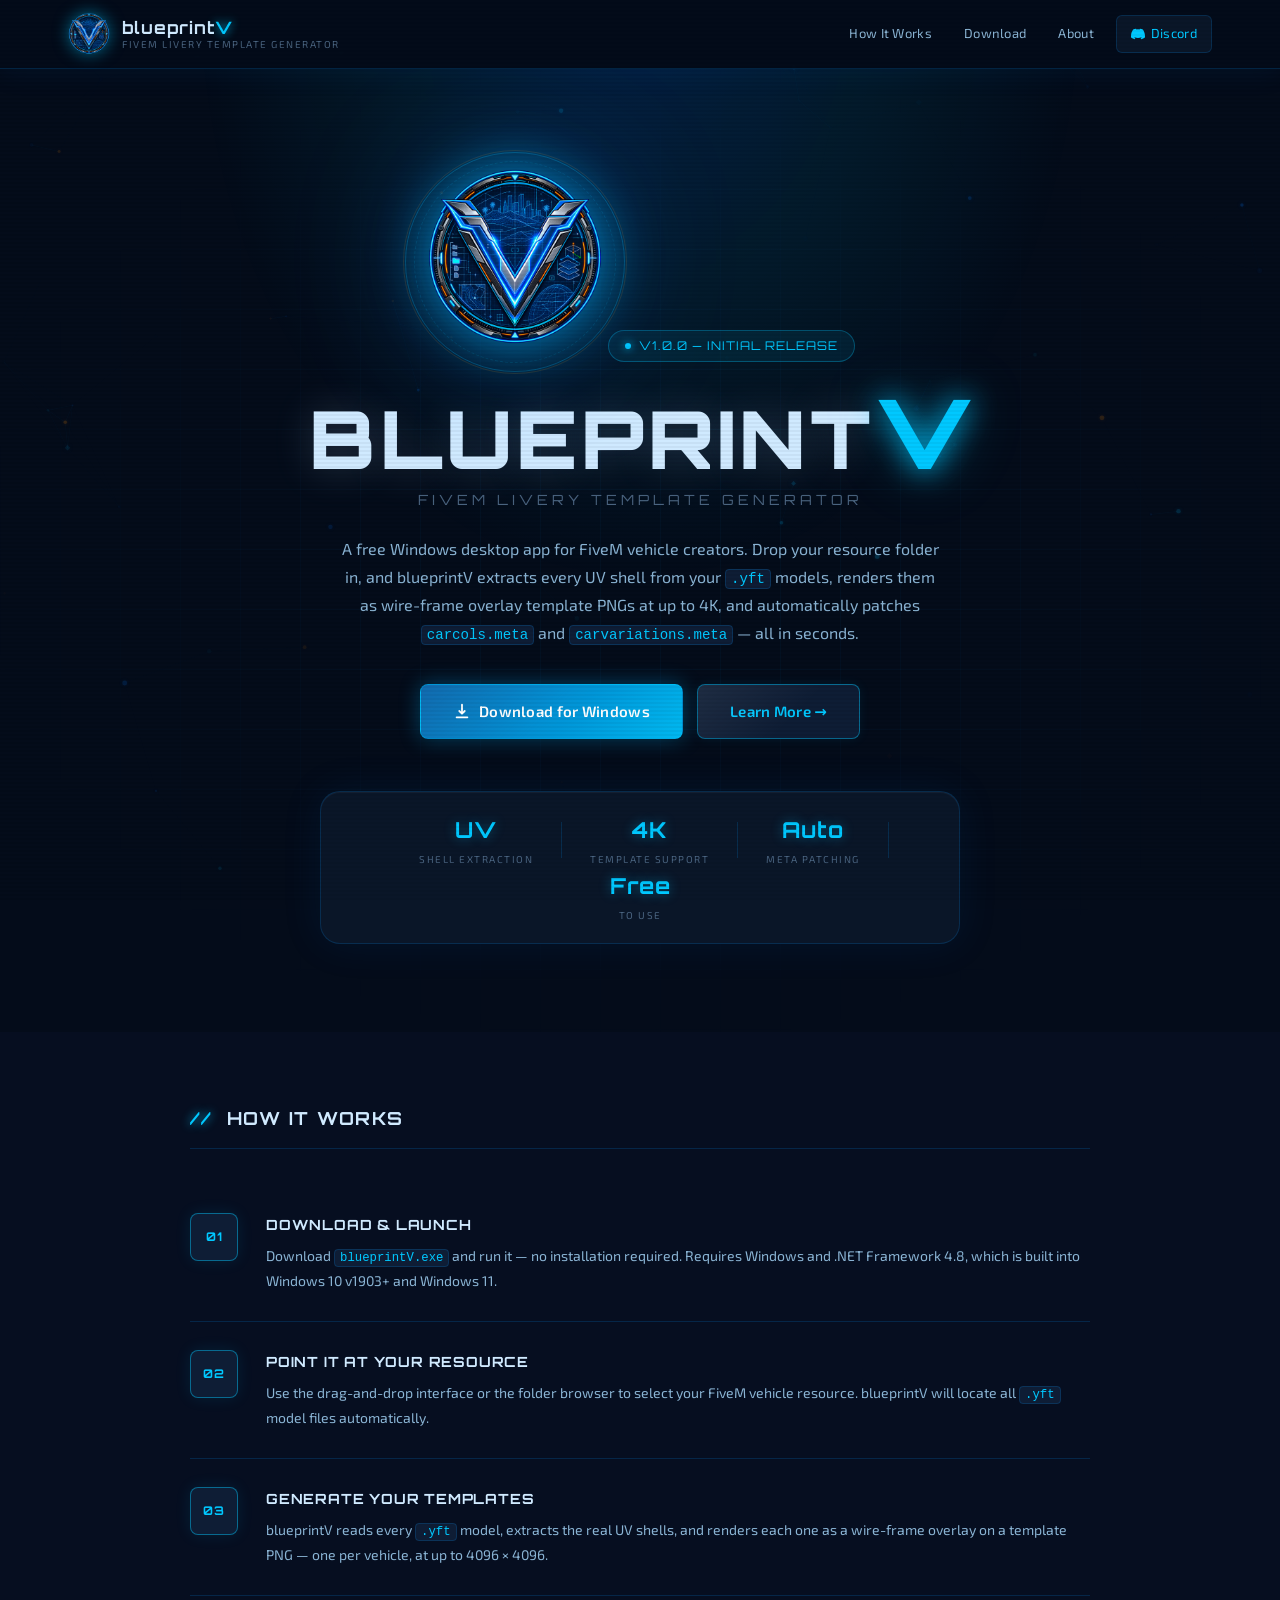
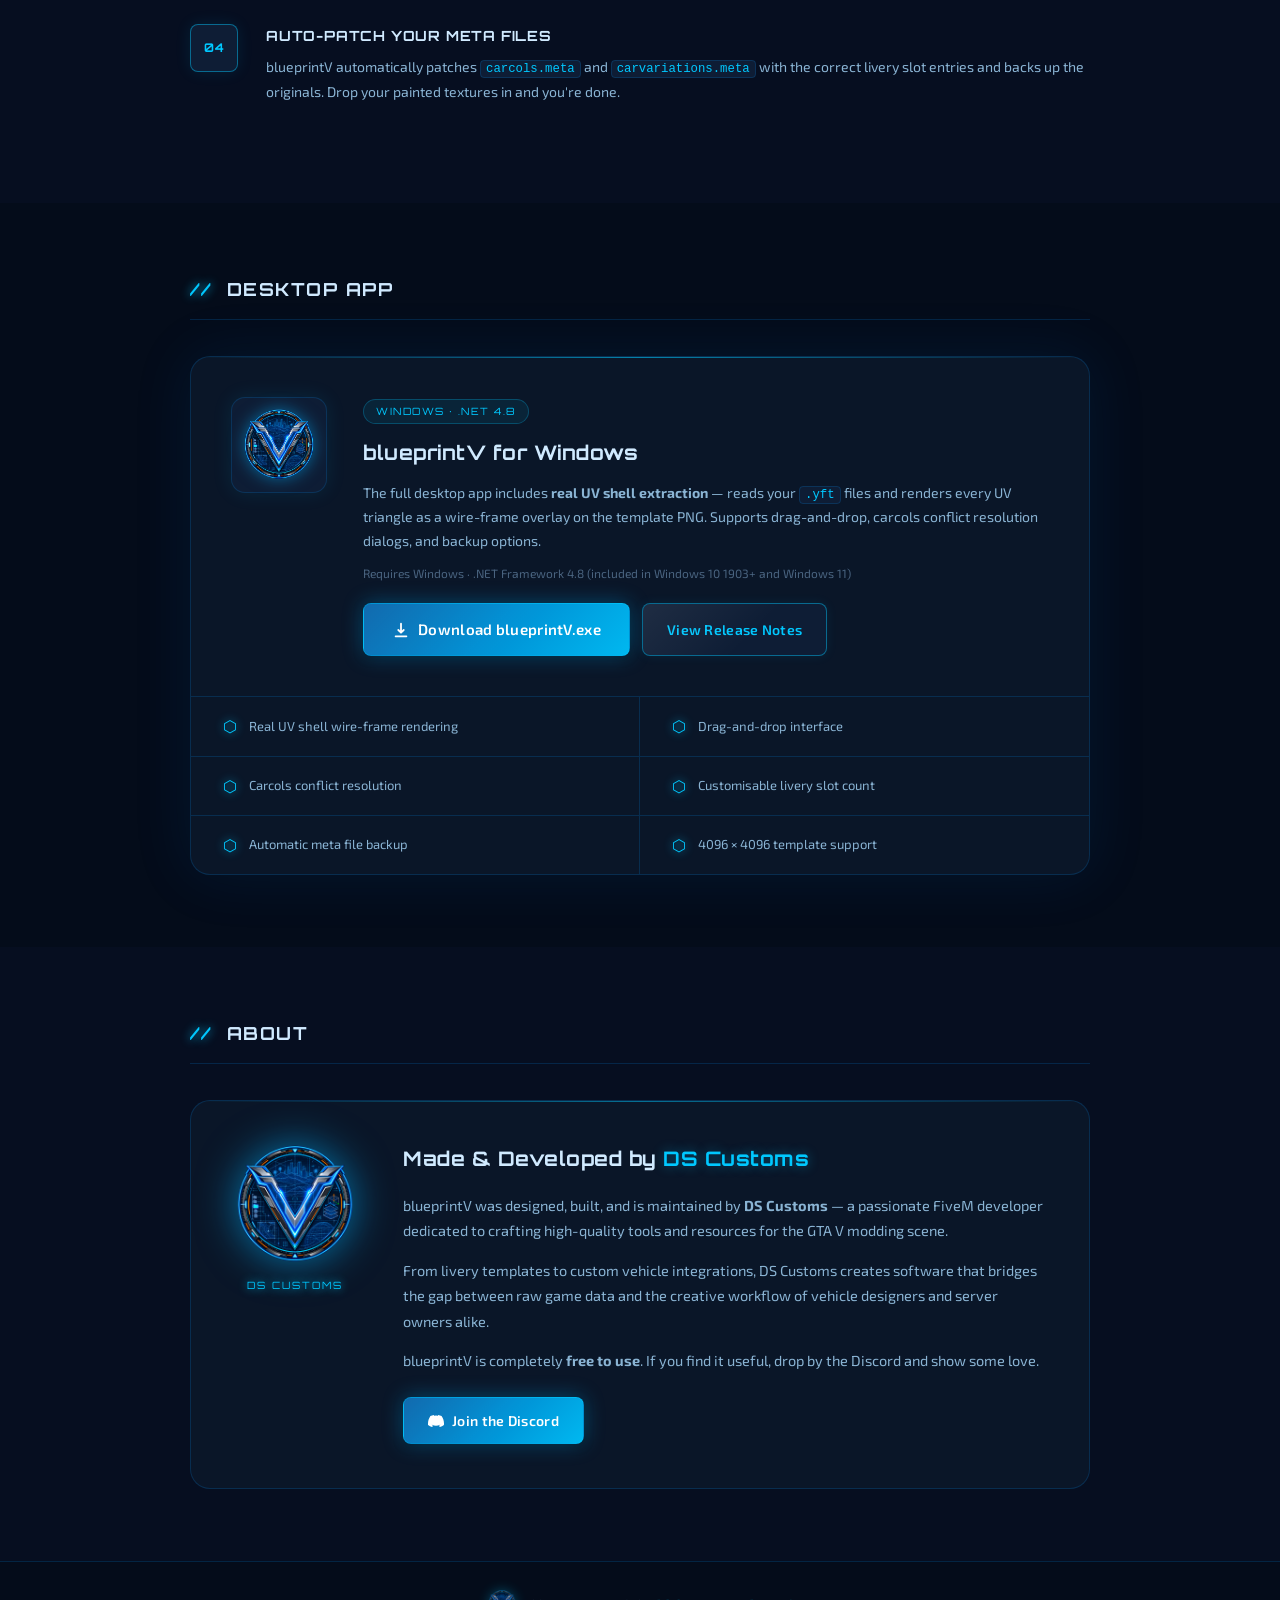
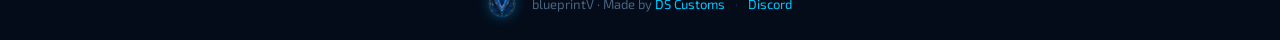
==== commit 8f77f6af: "Update index.html Removed comment sections for various HTML elements." ====
--- a/index.html
+++ b/index.html
@@ -12,13 +12,10 @@
 </head>
 <body>
 
-  <!-- ── Scanline overlay ──────────────────────────────────────────────────── -->
   <div class="scanlines" aria-hidden="true"></div>
 
-  <!-- ── Particle canvas ──────────────────────────────────────────────────── -->
   <canvas id="particleCanvas" aria-hidden="true"></canvas>
 
-  <!-- ── Header ───────────────────────────────────────────────────────────── -->
   <header class="site-header">
     <div class="header-inner">
       <div class="brand">
@@ -40,7 +37,6 @@
     </div>
   </header>
 
-  <!-- ── Hero ─────────────────────────────────────────────────────────────── -->
   <section class="hero" id="hero">
     <div class="hero-glow" aria-hidden="true"></div>
     <div class="hero-grid" aria-hidden="true"></div>
@@ -76,7 +72,6 @@
     </div>
   </section>
 
-  <!-- ── How it works ──────────────────────────────────────────────────────── -->
   <section class="section section--alt" id="how">
     <div class="container">
       <h2 class="section-title"><span class="title-accent">//</span> How It Works</h2>
@@ -113,7 +108,6 @@
     </div>
   </section>
 
-  <!-- ── Desktop Download ──────────────────────────────────────────────────── -->
   <section class="section" id="download">
     <div class="container">
       <h2 class="section-title"><span class="title-accent">//</span> Desktop App</h2>
@@ -167,7 +161,6 @@
     </div>
   </section>
 
-  <!-- ── About ─────────────────────────────────────────────────────────────── -->
   <section class="section section--alt" id="about">
     <div class="container">
       <h2 class="section-title"><span class="title-accent">//</span> About</h2>
@@ -192,7 +185,6 @@
     </div>
   </section>
 
-  <!-- ── Footer ────────────────────────────────────────────────────────────── -->
   <footer class="site-footer">
     <div class="footer-inner">
       <img src="assets/blueprintV.png" alt="blueprintV" class="footer-logo" />
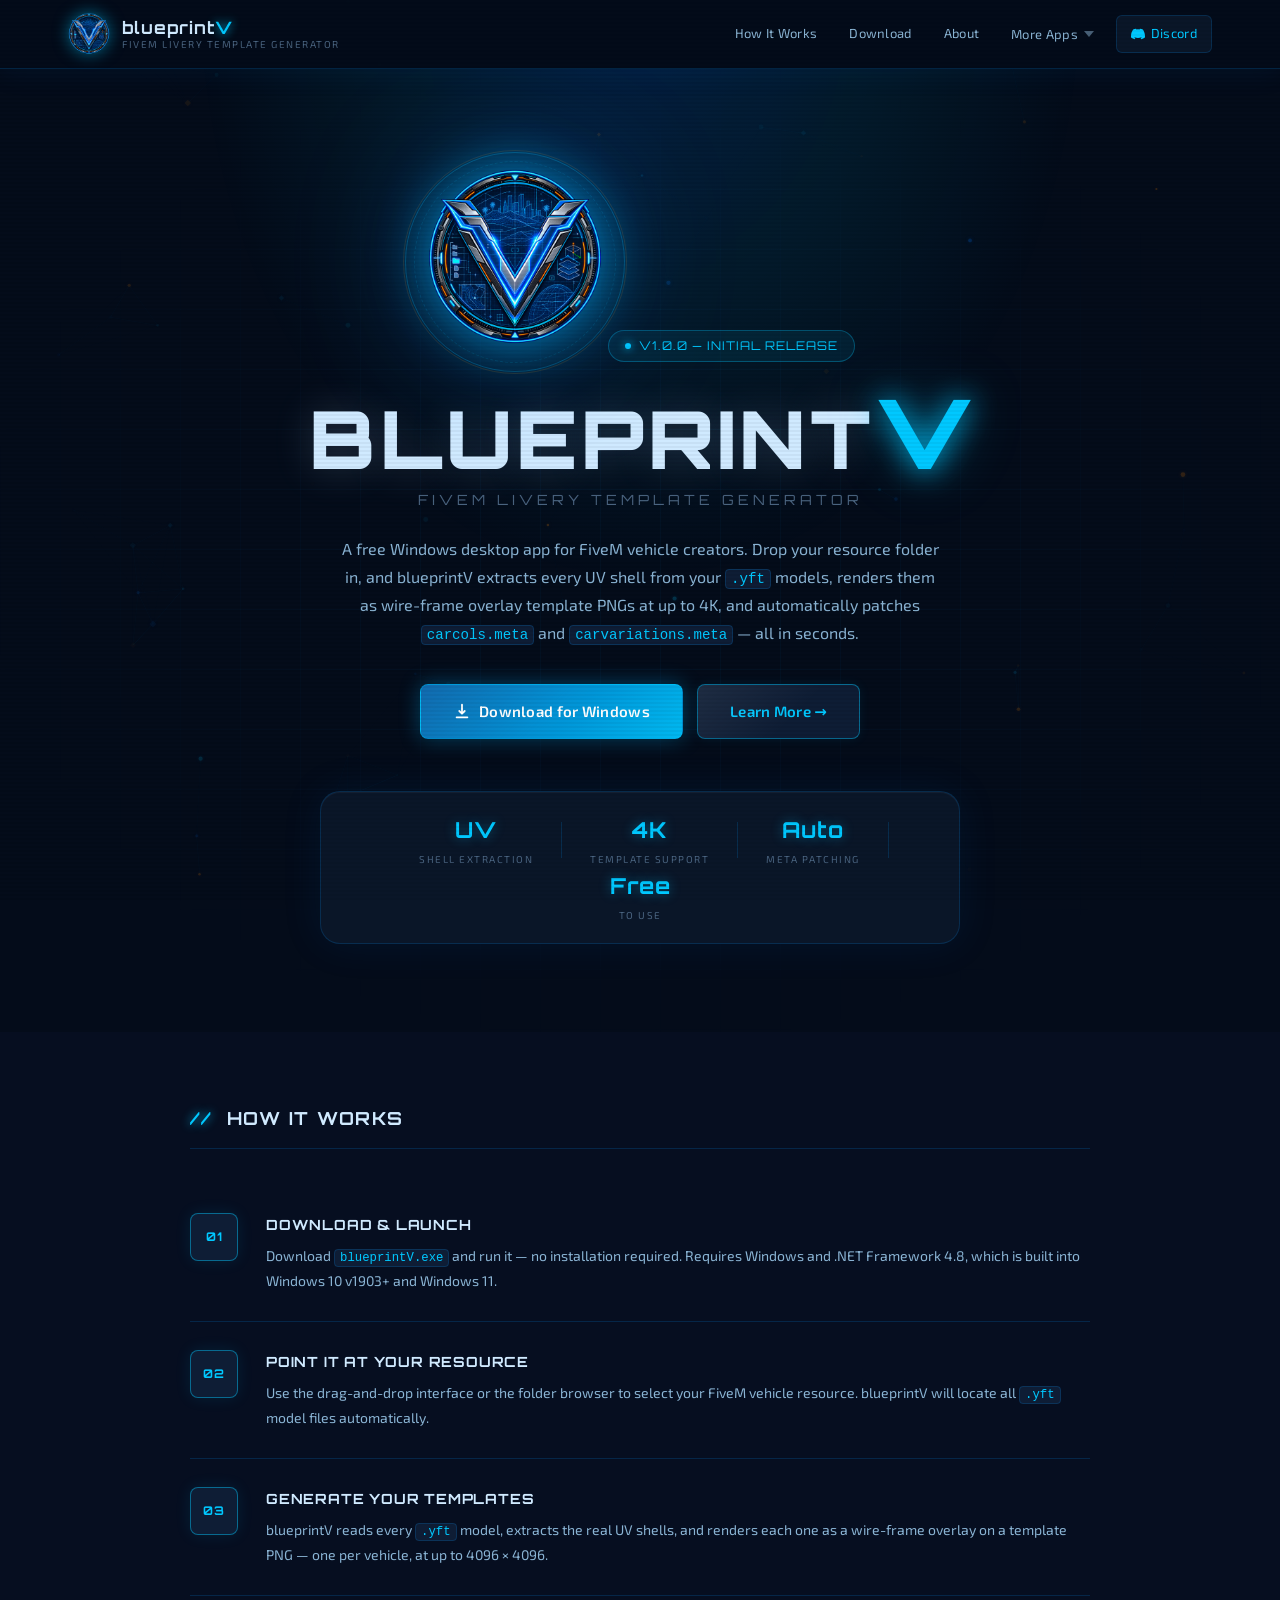
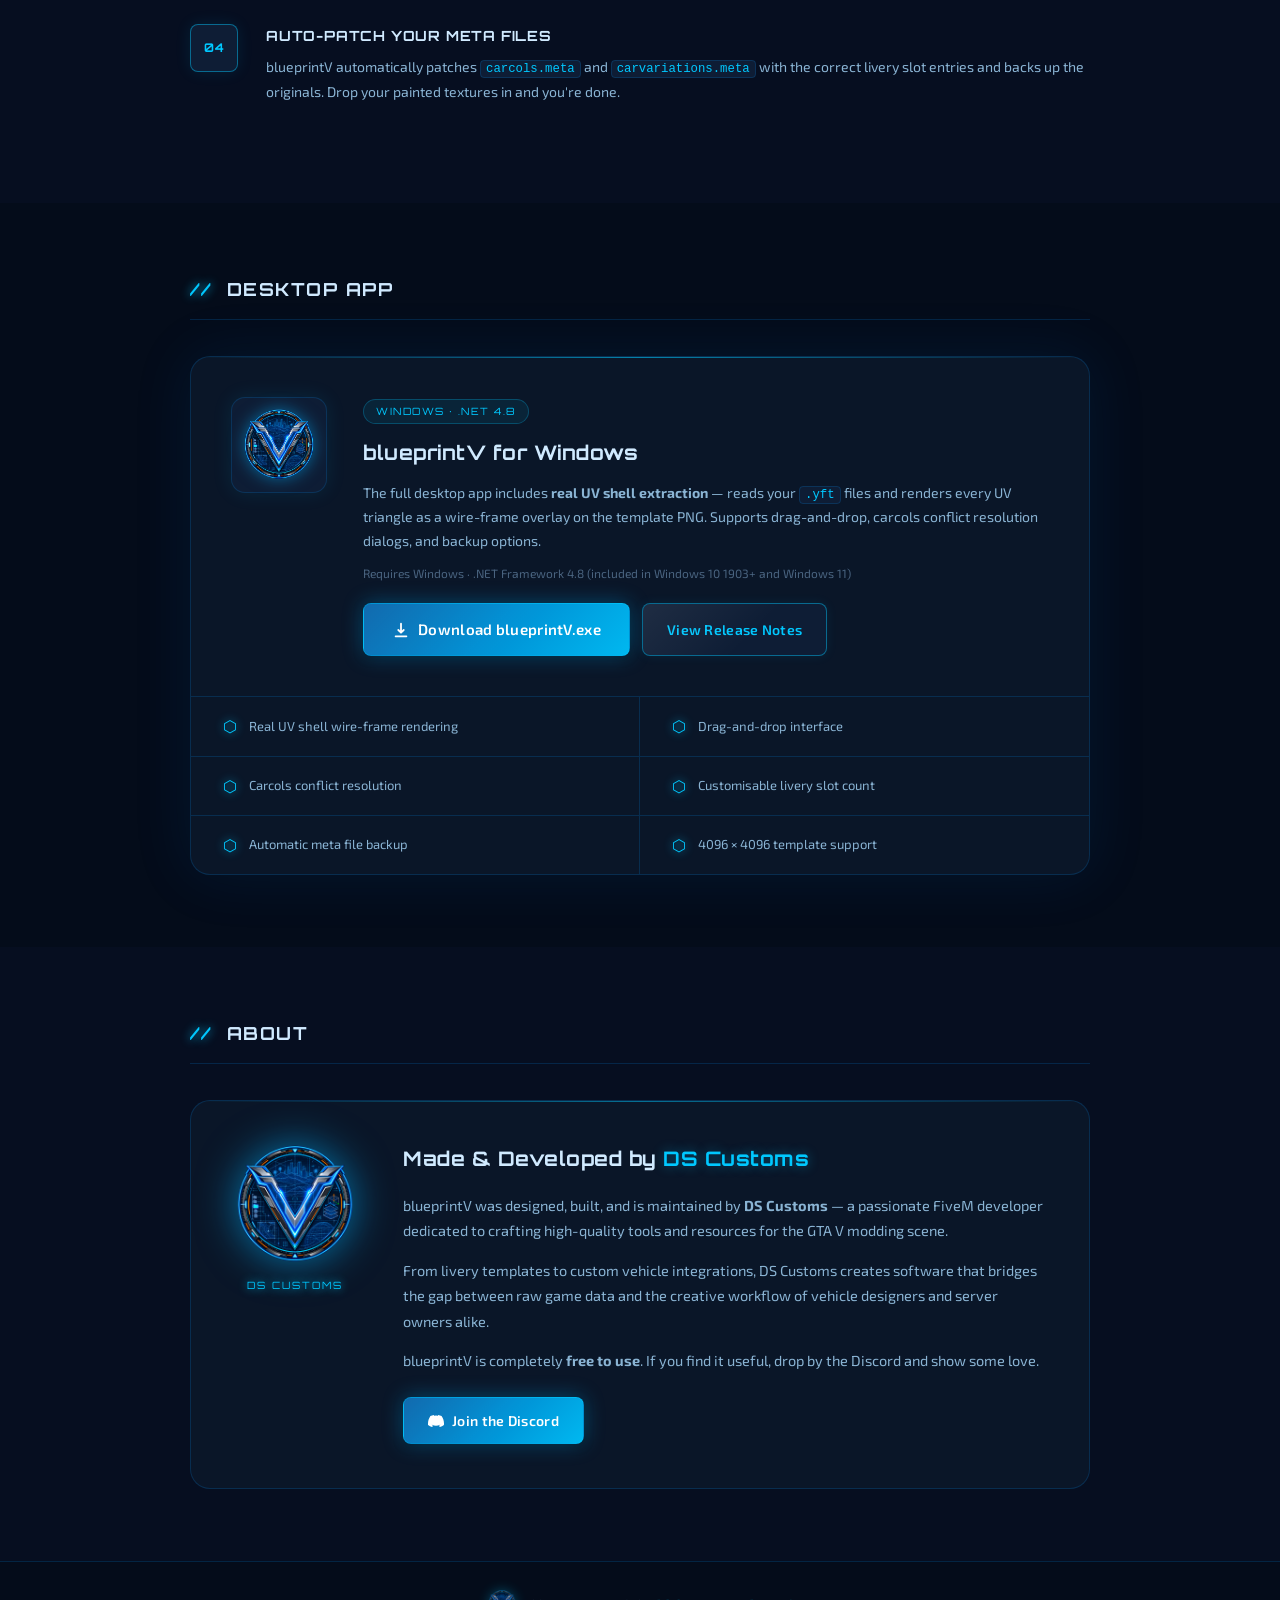
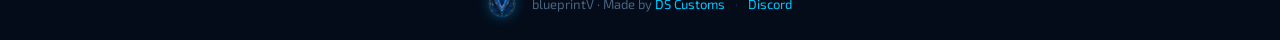
==== commit b4576666: "Add More Apps dropdown nav with resourceV and tidyV links" ====
--- a/index.html
+++ b/index.html
@@ -29,6 +29,22 @@
         <a href="#how"      class="nav-link">How It Works</a>
         <a href="#download" class="nav-link">Download</a>
         <a href="#about"    class="nav-link">About</a>
+        <div class="nav-dropdown">
+          <button class="nav-link nav-dropdown-btn">
+            More Apps
+            <svg class="nav-dropdown-caret" viewBox="0 0 10 6" fill="currentColor" width="10" height="6"><path d="M0 0l5 6 5-6z"/></svg>
+          </button>
+          <div class="nav-dropdown-menu">
+            <a href="https://damiensmith428.github.io/resourceV-download" target="_blank" rel="noopener" class="nav-dropdown-item">
+              <img src="assets/ResourceV.png" alt="resourceV" class="nav-dropdown-icon" />
+              <span class="nav-dropdown-item-text"><strong>resourceV</strong><span>DLC RPF Extractor</span></span>
+            </a>
+            <a href="https://damiensmith428.github.io/tidyV-download" target="_blank" rel="noopener" class="nav-dropdown-item">
+              <img src="assets/tidyV.png" alt="tidyV" class="nav-dropdown-icon" />
+              <span class="nav-dropdown-item-text"><strong>TidyV</strong><span>Vehicle Pack Organiser</span></span>
+            </a>
+          </div>
+        </div>
         <a href="https://discord.gg/HfaZHm5qJQ" target="_blank" rel="noopener" class="nav-link nav-discord">
           <svg viewBox="0 0 24 24" fill="currentColor" width="14" height="14"><path d="M20.317 4.37a19.791 19.791 0 0 0-4.885-1.515.074.074 0 0 0-.079.037c-.21.375-.444.864-.608 1.25a18.27 18.27 0 0 0-5.487 0 12.64 12.64 0 0 0-.617-1.25.077.077 0 0 0-.079-.037A19.736 19.736 0 0 0 3.677 4.37a.07.07 0 0 0-.032.027C.533 9.046-.32 13.58.099 18.057a.082.082 0 0 0 .031.057 19.9 19.9 0 0 0 5.993 3.03.078.078 0 0 0 .084-.028 14.09 14.09 0 0 0 1.226-1.994.076.076 0 0 0-.041-.106 13.107 13.107 0 0 1-1.872-.892.077.077 0 0 1-.008-.128 10.2 10.2 0 0 0 .372-.292.074.074 0 0 1 .077-.01c3.928 1.793 8.18 1.793 12.062 0a.074.074 0 0 1 .078.01c.12.098.246.198.373.292a.077.077 0 0 1-.006.127 12.299 12.299 0 0 1-1.873.892.077.077 0 0 0-.041.107c.36.698.772 1.362 1.225 1.993a.076.076 0 0 0 .084.028 19.839 19.839 0 0 0 6.002-3.03.077.077 0 0 0 .032-.054c.5-5.177-.838-9.674-3.549-13.66a.061.061 0 0 0-.031-.03z"/></svg>
           Discord
--- a/css/style.css
+++ b/css/style.css
@@ -234,6 +234,105 @@
   box-shadow: 0 0 16px rgba(0,200,255,0.15);
 }
 
+/* ── More Apps dropdown ─────────────────────────────────────────────── */
+.nav-dropdown {
+  position: relative;
+}
+
+.nav-dropdown-btn {
+  background: none;
+  border: none;
+  cursor: pointer;
+  font-family: var(--font-body);
+  color: var(--text);
+  padding: 7px 14px;
+  border-radius: 6px;
+  font-size: 13px;
+  letter-spacing: 0.3px;
+  display: flex;
+  align-items: center;
+  gap: 6px;
+  transition: background 0.15s, color 0.15s;
+}
+.nav-dropdown-btn:hover,
+.nav-dropdown:hover .nav-dropdown-btn {
+  background: var(--surface-2);
+  color: var(--text-bright);
+}
+
+.nav-dropdown-caret {
+  opacity: 0.5;
+  transition: transform 0.2s;
+  flex-shrink: 0;
+}
+.nav-dropdown:hover .nav-dropdown-caret {
+  transform: rotate(180deg);
+  opacity: 1;
+}
+
+.nav-dropdown-menu {
+  position: absolute;
+  top: calc(100% + 6px);
+  right: 0;
+  min-width: 220px;
+  background: var(--surface);
+  border: 1px solid var(--border-hi);
+  border-radius: 10px;
+  box-shadow: 0 8px 32px rgba(0,0,0,0.5), 0 0 20px rgba(0,200,255,0.1);
+  padding: 6px;
+  opacity: 0;
+  pointer-events: none;
+  transform: translateY(-6px);
+  transition: opacity 0.18s ease, transform 0.18s ease;
+  z-index: 300;
+}
+.nav-dropdown:hover .nav-dropdown-menu {
+  opacity: 1;
+  pointer-events: auto;
+  transform: translateY(0);
+}
+
+.nav-dropdown-item {
+  display: flex;
+  align-items: center;
+  gap: 12px;
+  padding: 10px 12px;
+  border-radius: 7px;
+  color: var(--text);
+  text-decoration: none;
+  transition: background 0.15s, color 0.15s;
+}
+.nav-dropdown-item:hover {
+  background: var(--surface-2);
+  color: var(--text-bright);
+  text-decoration: none;
+}
+
+.nav-dropdown-icon {
+  width: 28px;
+  height: 28px;
+  object-fit: contain;
+  border-radius: 5px;
+  flex-shrink: 0;
+  filter: drop-shadow(0 0 4px rgba(0,200,255,0.3));
+}
+
+.nav-dropdown-item-text {
+  display: flex;
+  flex-direction: column;
+  line-height: 1.3;
+}
+.nav-dropdown-item-text strong {
+  font-size: 13px;
+  color: var(--text-bright);
+  font-weight: 600;
+}
+.nav-dropdown-item-text span {
+  font-size: 11px;
+  color: var(--text-dim);
+  letter-spacing: 0.3px;
+}
+
 .hero {
   position: relative;
   padding: 100px 24px 88px;
